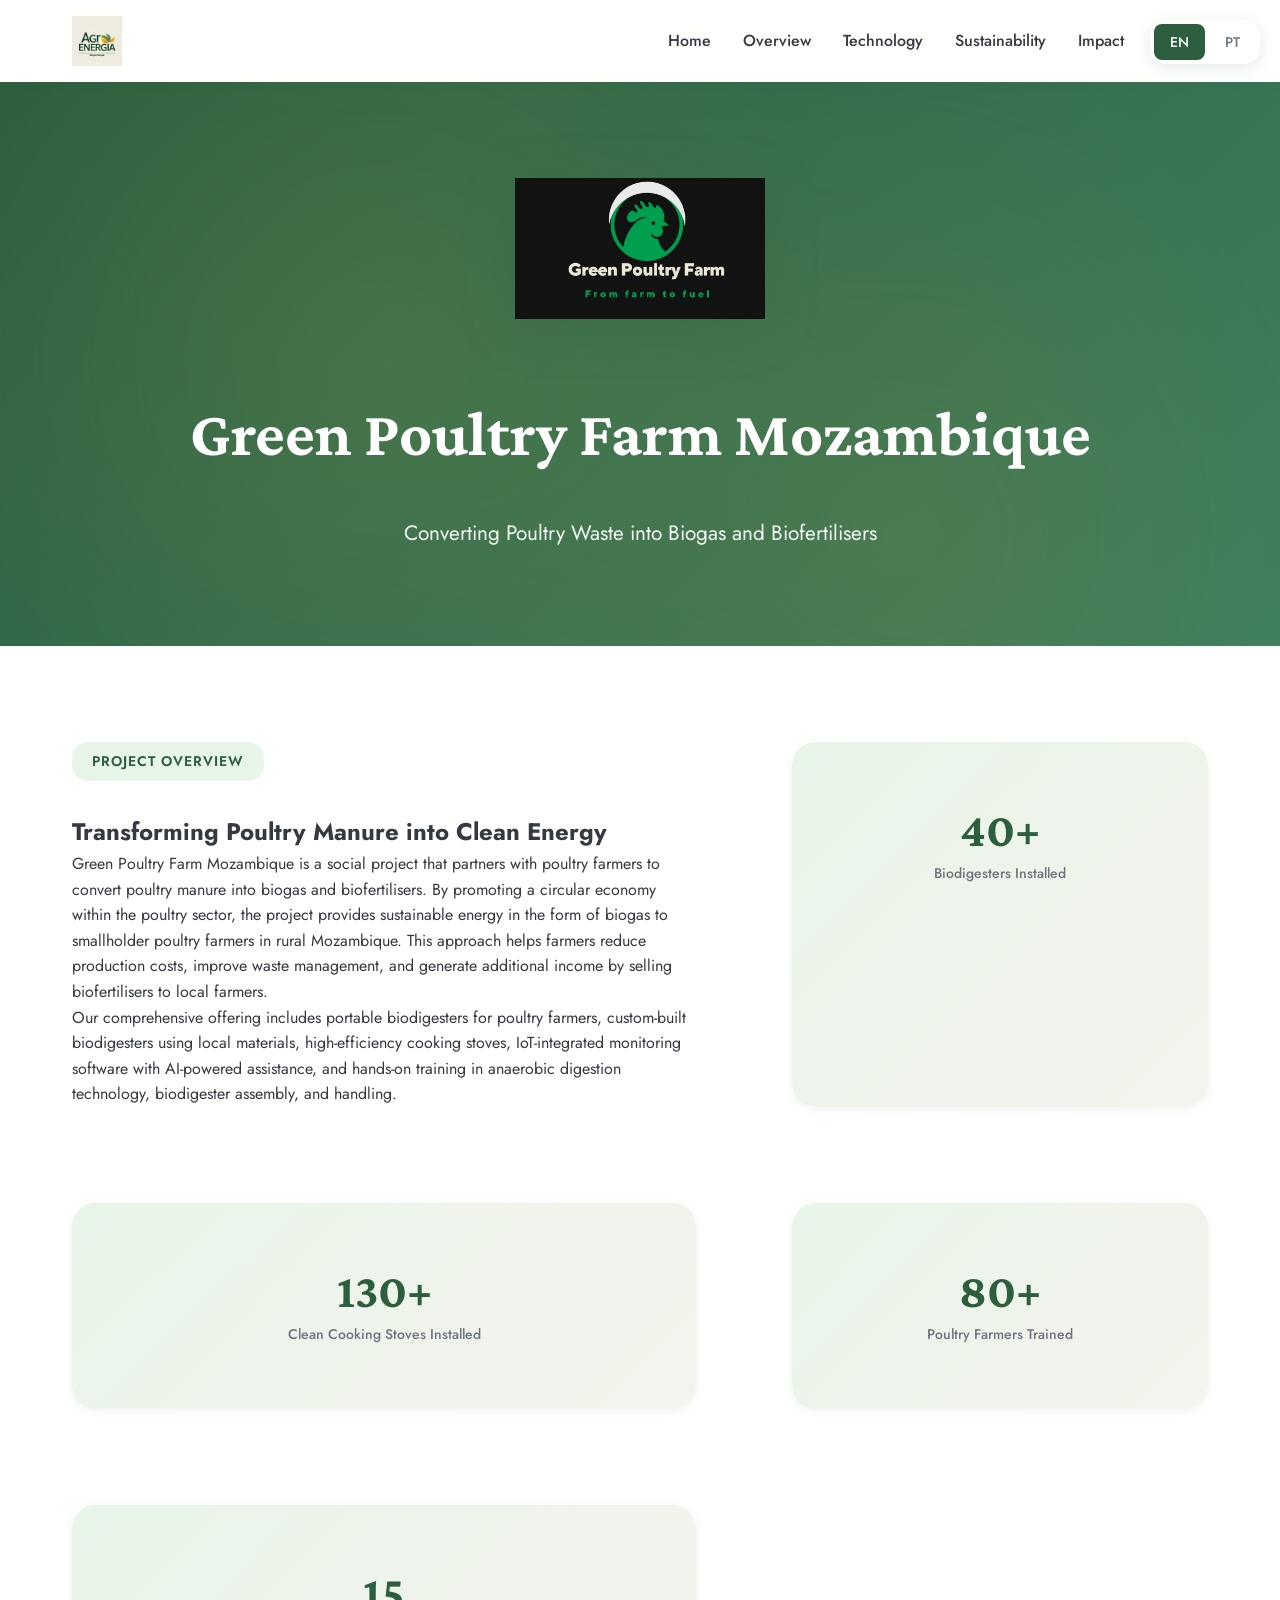
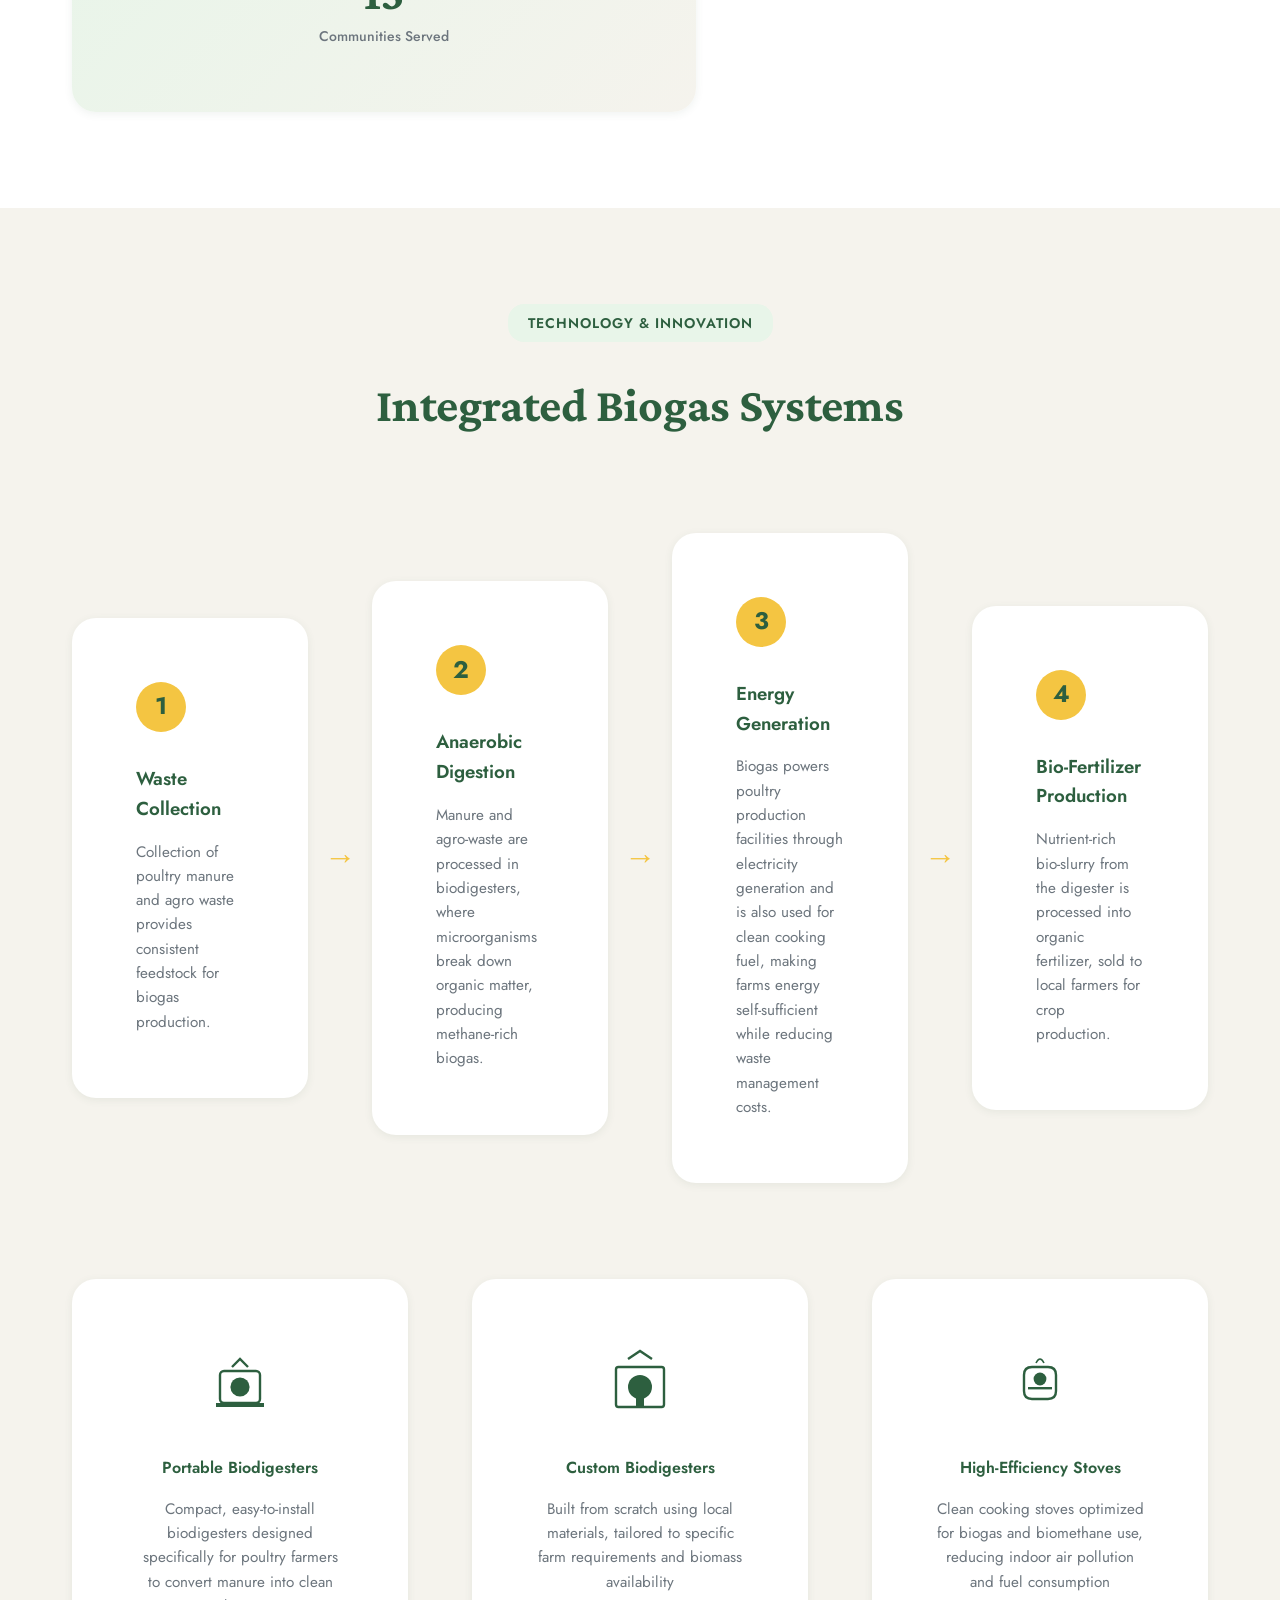
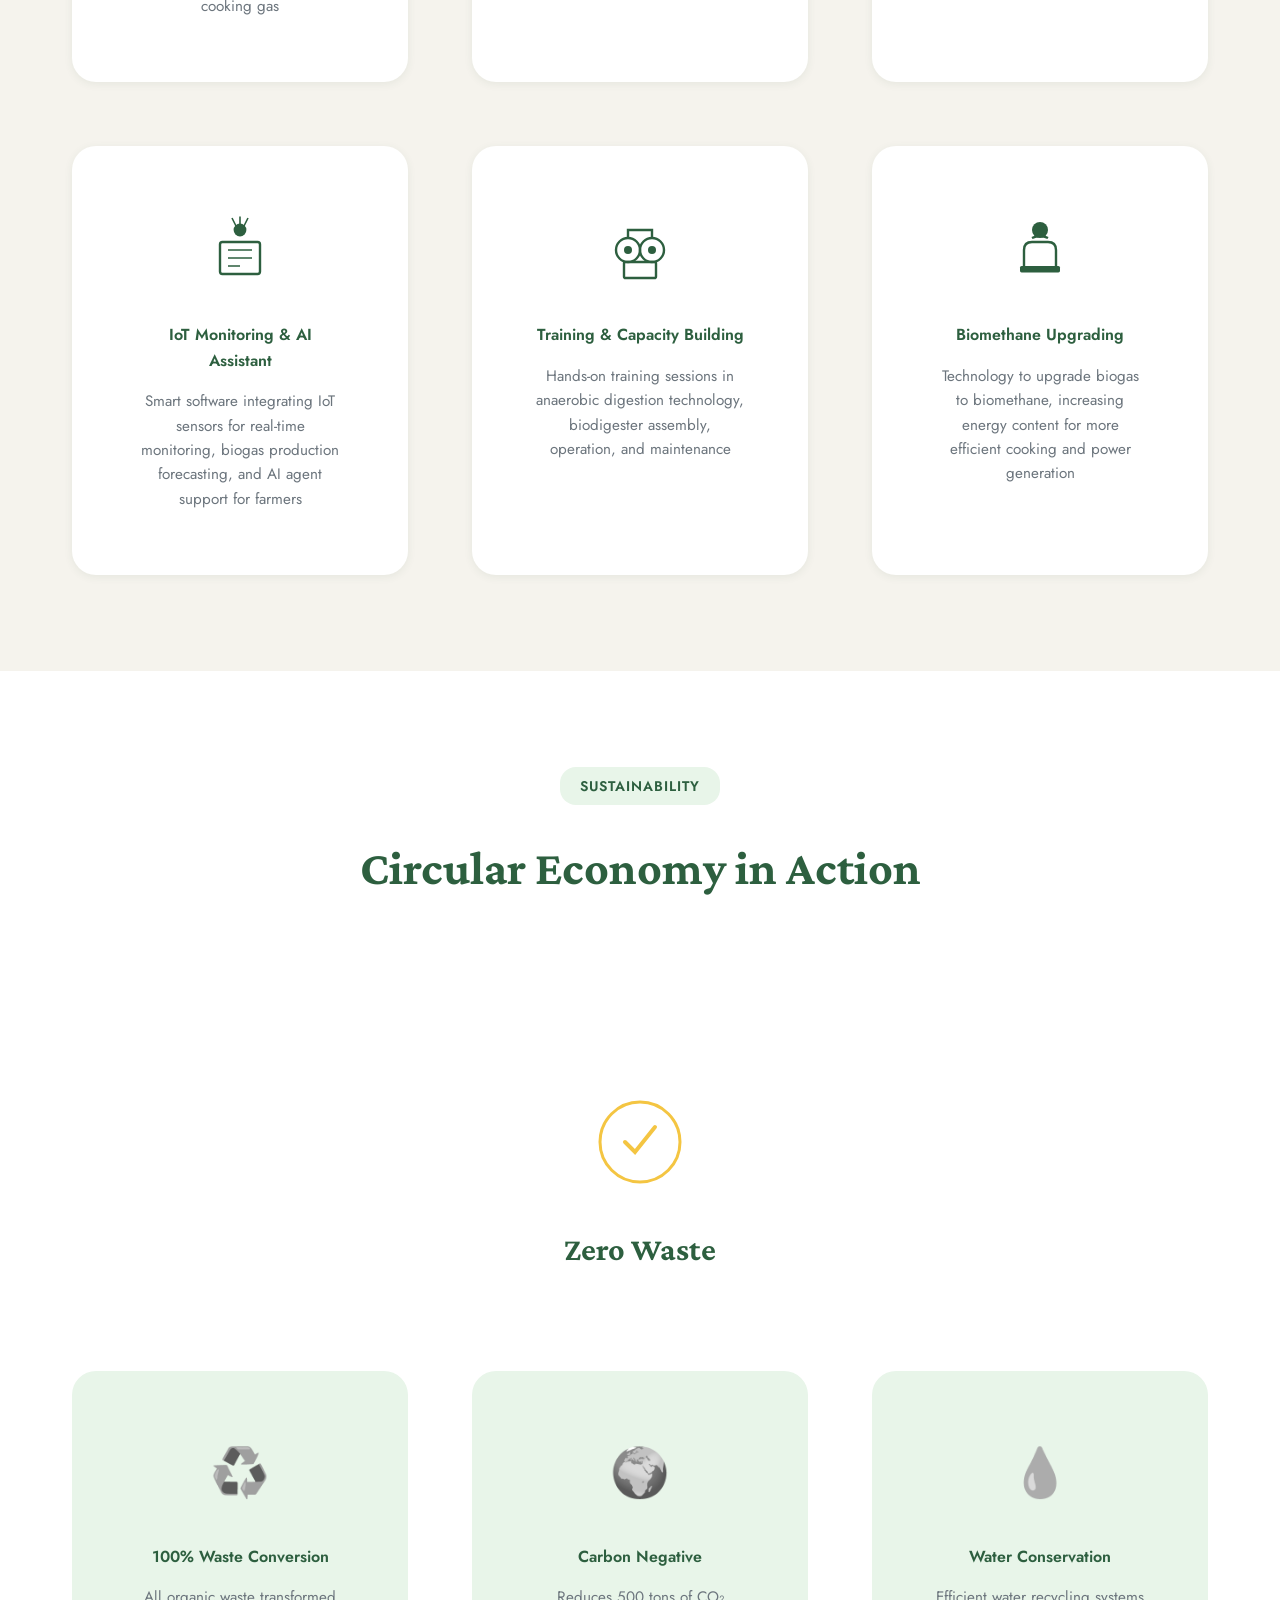
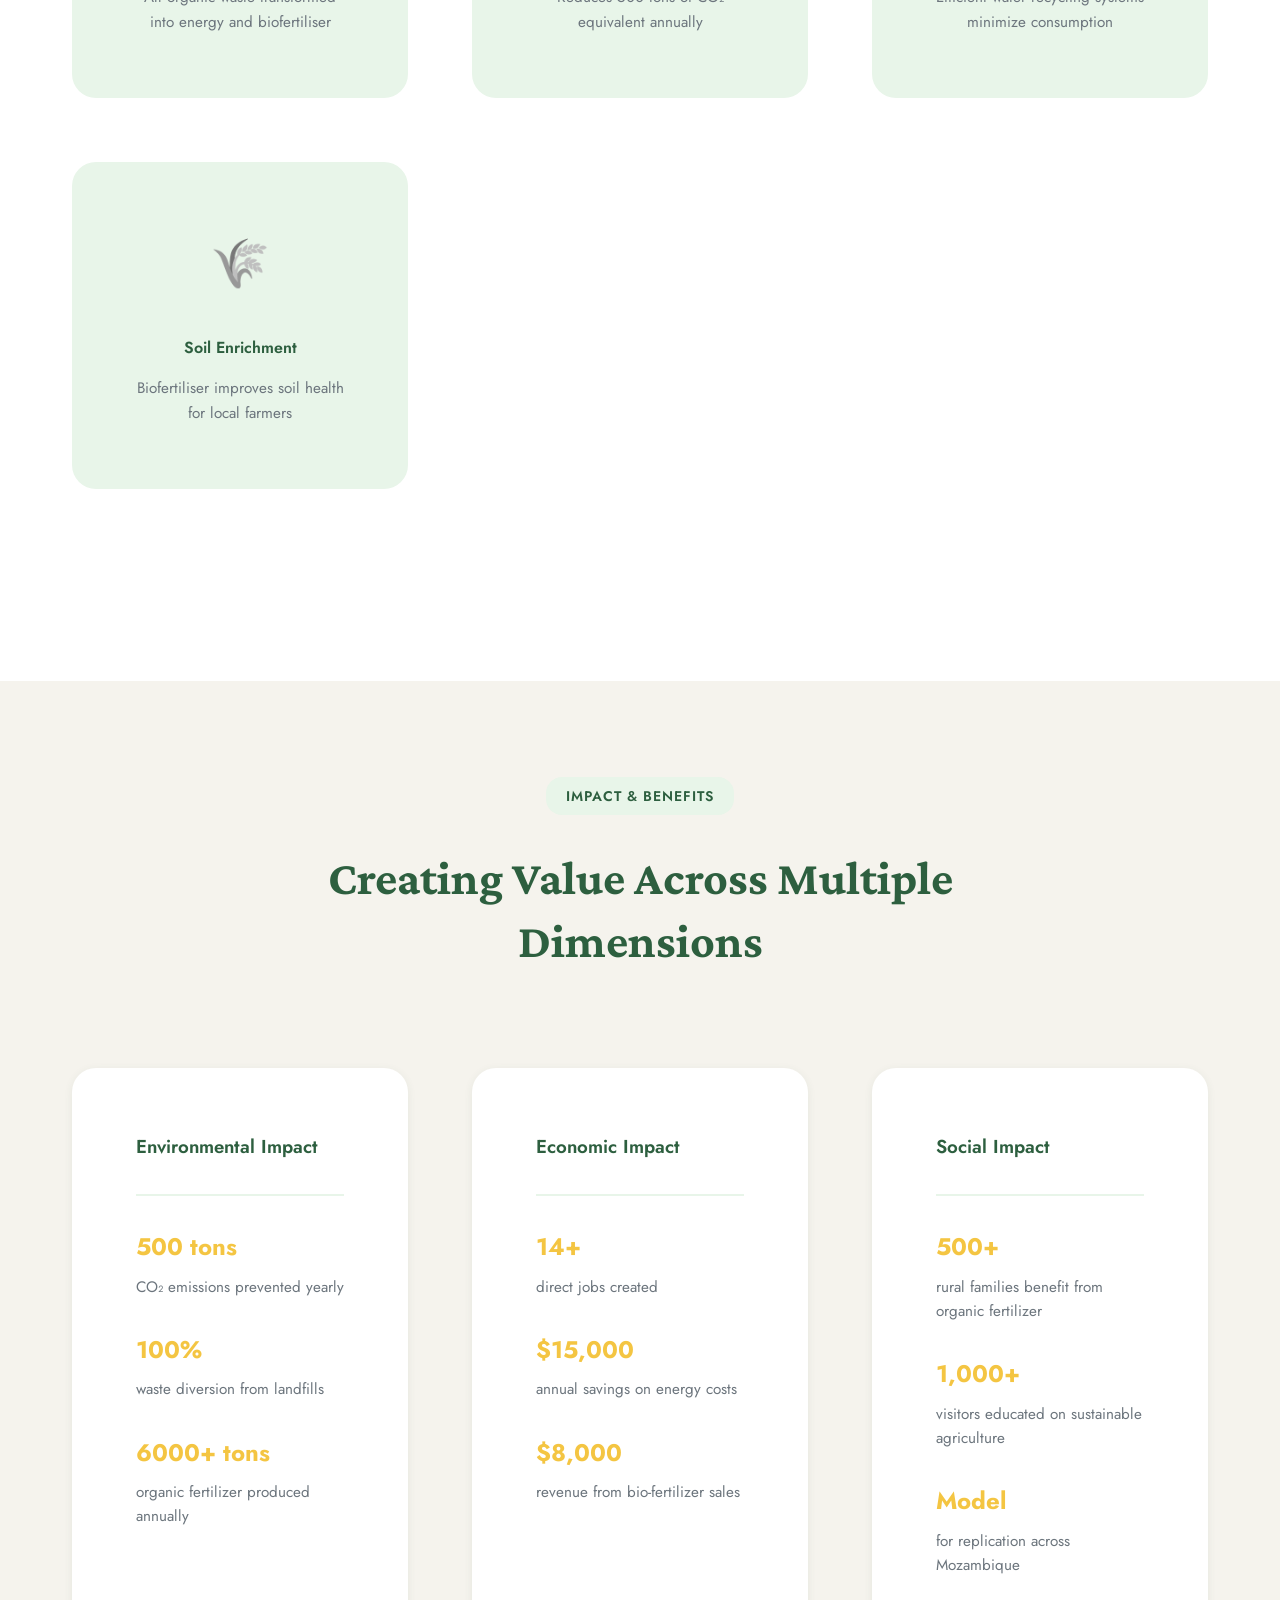
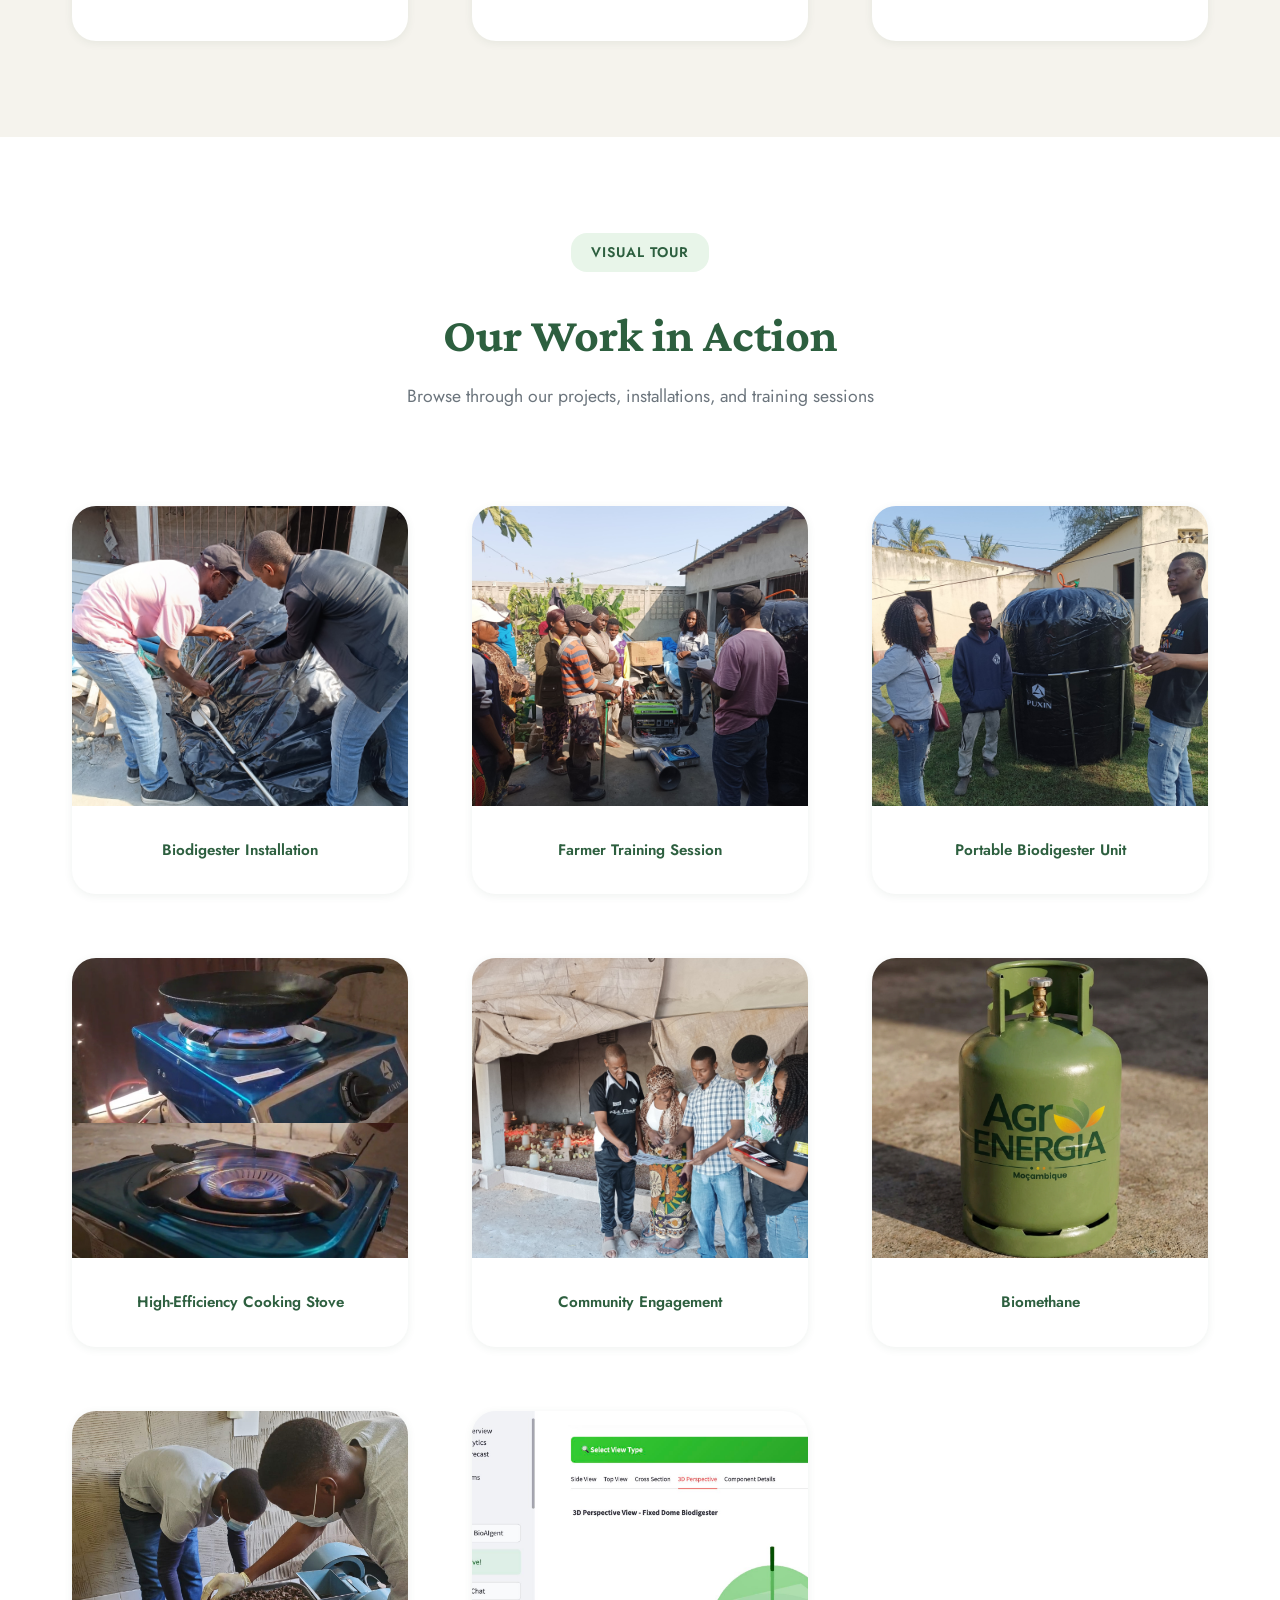
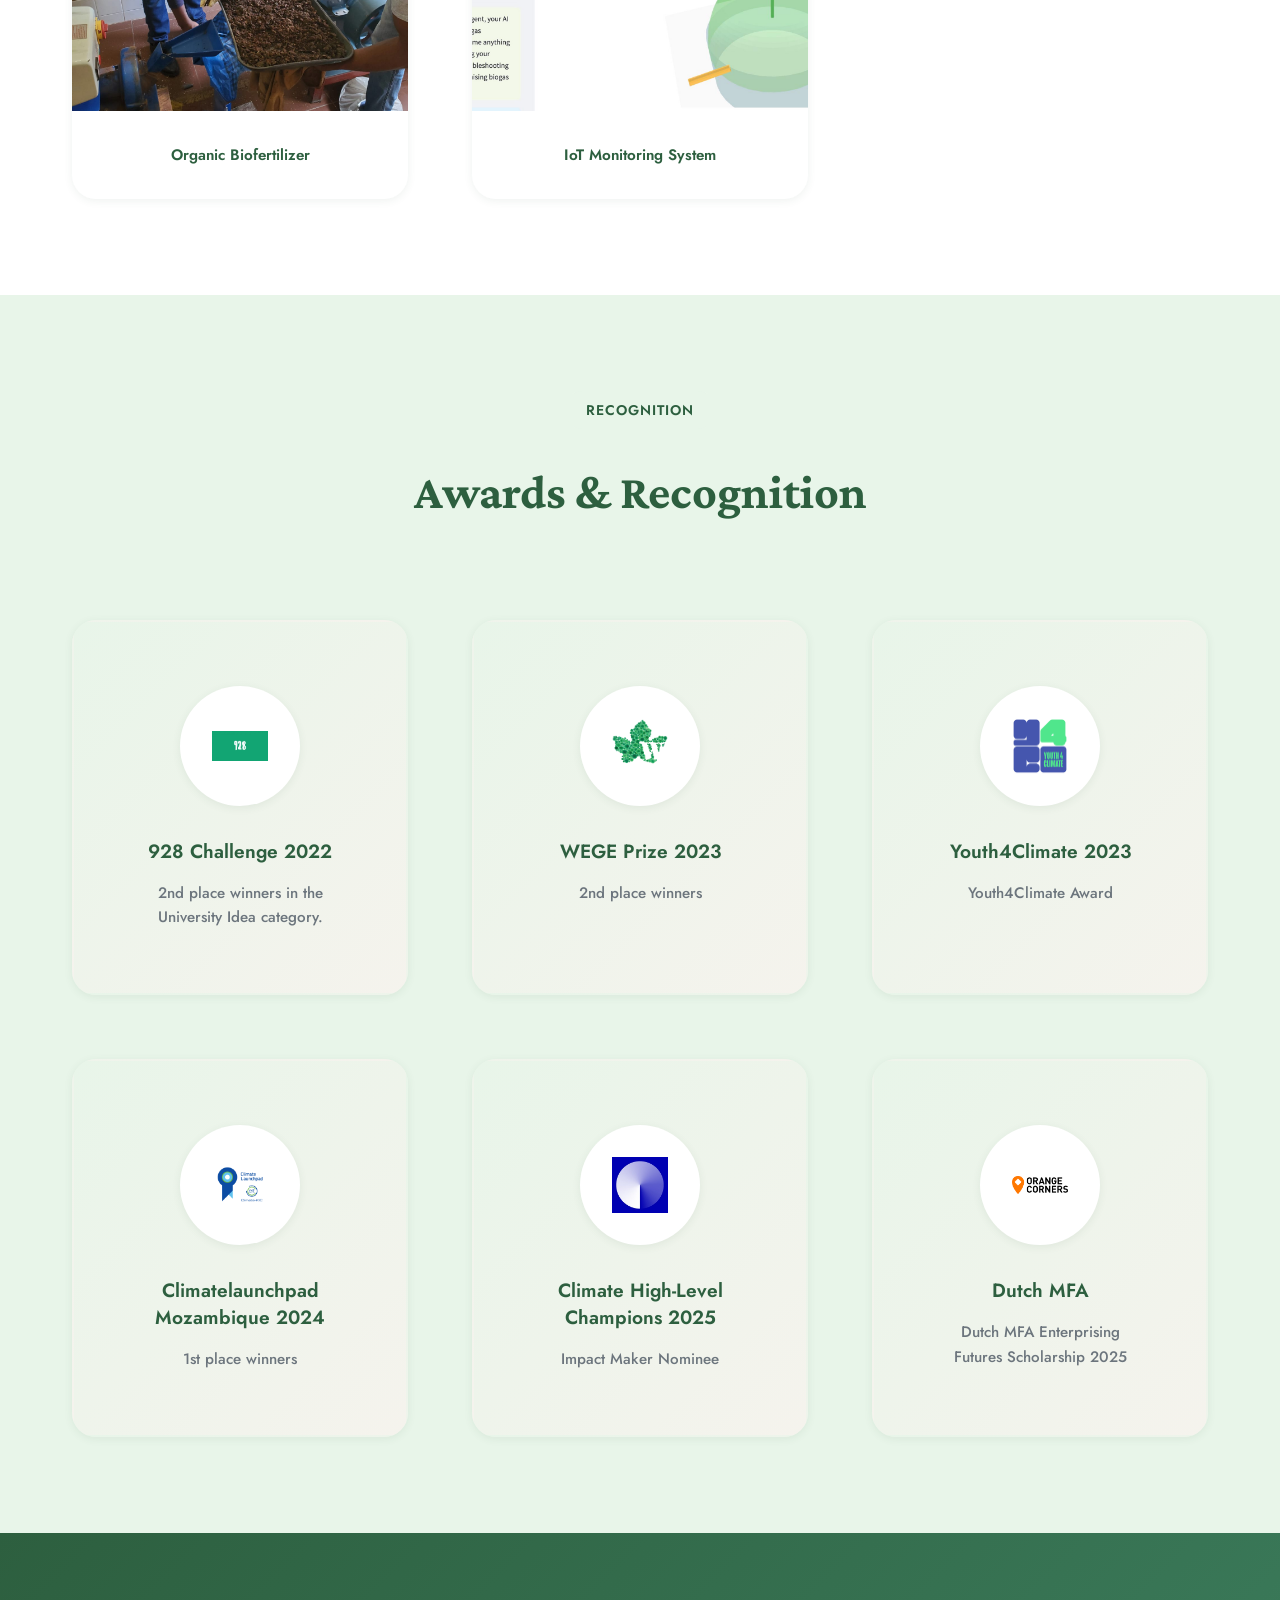
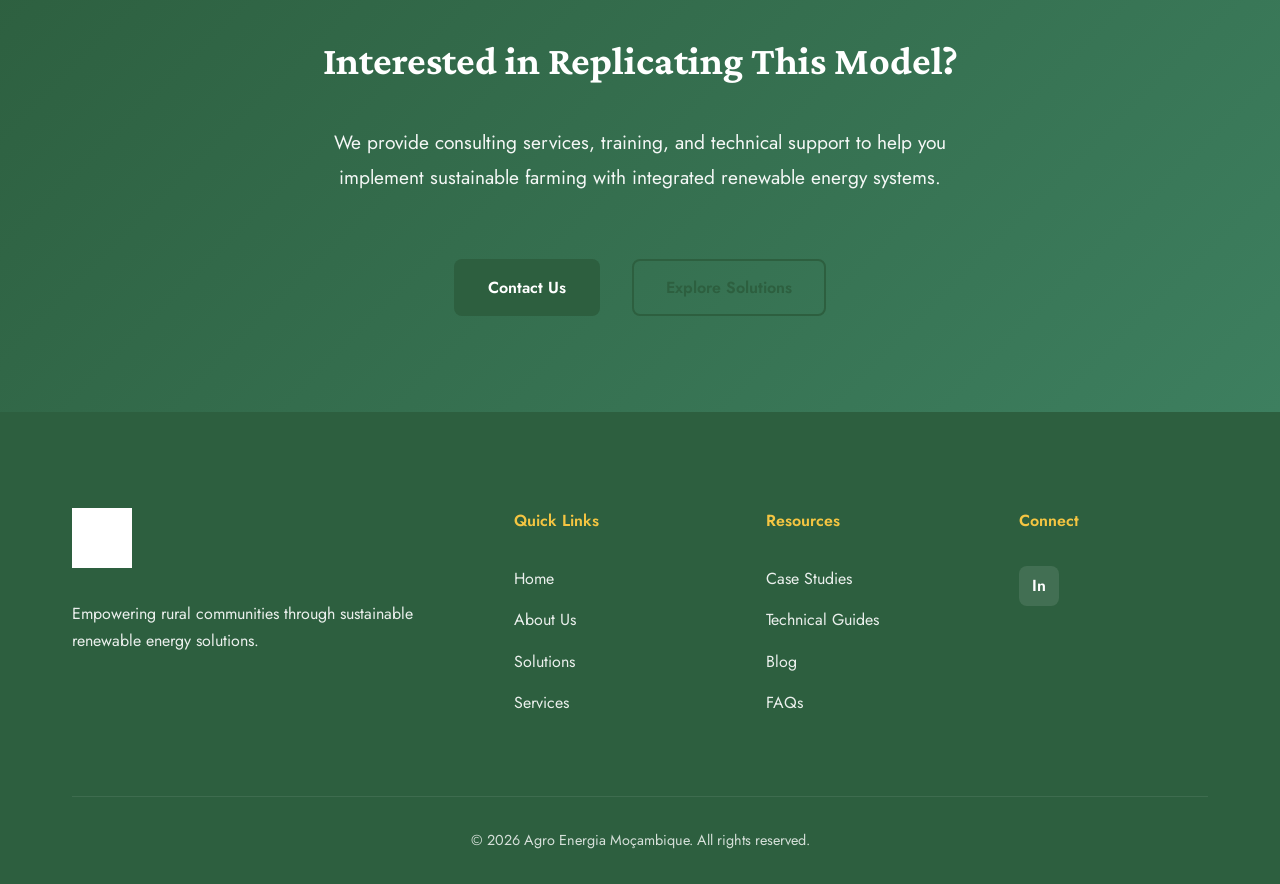
==== green-poultry.html @ 79bcb989 "Update green-poultry.html" ====
<!DOCTYPE html>
<html lang="en">
<head>
    <meta charset="UTF-8">
    <meta name="viewport" content="width=device-width, initial-scale=1.0">
    <title>Green Poultry Farm Moçambique | Agro Energia</title>
    <link rel="stylesheet" href="styles.css">
    <link rel="preconnect" href="https://fonts.googleapis.com">
    <link rel="preconnect" href="https://fonts.gstatic.com" crossorigin>
    <link href="https://fonts.googleapis.com/css2?family=Jost:wght@300;400;500;600;700&family=Crimson+Pro:wght@400;600;700&display=swap" rel="stylesheet">
</head>
<body class="green-poultry-page">
    <!-- Language Toggle -->
    <div class="language-toggle">
        <button class="lang-btn active" data-lang="en">EN</button>
        <button class="lang-btn" data-lang="pt">PT</button>
    </div>

    <!-- Navigation -->
    <nav class="navbar">
        <div class="container">
            <div class="nav-brand">
                <a href="index.html">
                    <img src="agro-logo.png" alt="Agro Energia Logo" class="logo">
                </a>
            </div>
            <ul class="nav-menu">
                <li><a href="index.html" data-en="Home" data-pt="Início">Home</a></li>
                <li><a href="#overview" data-en="Overview" data-pt="Visão Geral">Overview</a></li>
                <li><a href="#technology" data-en="Technology" data-pt="Tecnologia">Technology</a></li>
                <li><a href="#sustainability" data-en="Sustainability" data-pt="Sustentabilidade">Sustainability</a></li>
                <li><a href="#impact" data-en="Impact" data-pt="Impacto">Impact</a></li>
                <li><a href="#gallery" data-en="Gallery" data-pt="Galeria">Gallery</a></li>
            </ul>
            <div class="hamburger">
                <span></span>
                <span></span>
                <span></span>
            </div>
        </div>
    </nav>

    <!-- Hero Section -->
    <section class="project-hero">
        <div class="project-hero-background"></div>
        <div class="container">
            <div class="project-hero-content">
                <div class="project-logo-large">
                    <img src="GPFlogofull.jpg" alt="Green Poultry Farm Logo">
                </div>
                <h1 data-en="Green Poultry Farm Mozambique" data-pt="Green Poultry Farm Moçambique">Green Poultry Farm Mozambique</h1>
                <p class="project-tagline" data-en="Converting Poultry Waste into Biogas and Biofertilisers" data-pt="Convertendo Resíduos Avícolas em Biogás e Biofertilizantes Orgânicos">
                    Converting Poultry Waste into Biogas and Biofertilisers
                </p>
            </div>
        </div>
    </section>

    <!-- Overview Section -->
    <section id="overview" class="project-overview">
        <div class="container">
            <div class="overview-grid">
                <div class="overview-content">
                    <span class="section-tag" data-en="Project Overview" data-pt="Visão Geral do Projeto">Project Overview</span>
                    <h2 data-en="Transforming Poultry Manure into Clean Energy" data-pt="Transformando Resíduos Avícolas em de Energia Limpa">
                        Transforming Poultry Waste into Clean Energy Solutions
                    </h2>
                    <p data-en="Green Poultry Farm Mozambique is a social project that partners with poultry farmers to convert poultry manure into biogas and biofertilisers. By promoting a circular economy within the poultry sector, the project provides sustainable energy in the form of biogas to smallholder poultry farmers in rural Mozambique. This approach helps farmers reduce production costs, improve waste management, and generate additional income by selling biofertilisers to local farmers." data-pt="A Green Poultry Farm Moçambique é um projeto social que estabelece parcerias com avicultores para converter o estrume de aves em biogás e biofertilizantes. Ao promover uma economia circular no sector avícola, o projecto fornece energia sustentável sob a forma de biogás aos pequenos produtores de aves nas zonas rurais de Moçambique. Esta abordagem ajuda os agricultores a reduzir os custos de produção, a melhorar a gestão de resíduos e a gerar rendimentos adicionais com a venda de biofertilizantes aos agricultores locais.">
                        Green Poultry Farm Moçambique specializes in converting poultry manure into biogas and biofertilizers, creating sustainable energy solutions for rural communities. We upgrade biogas to biomethane for clean cooking and small-scale energy generation, empowering poultry farmers and local communities with renewable energy access.
                    </p>
                    <p data-en="Our comprehensive offering includes portable biodigesters for poultry farmers, custom-built biodigesters using local materials, high-efficiency cooking stoves, IoT-integrated monitoring software with AI-powered assistance, and hands-on training in anaerobic digestion technology, biodigester assembly, and handling." data-pt="Nossa oferta abrangente inclui biodigestores portáteis para avicultores, biodigestores construídos sob medida usando materiais locais, fogões de alta eficiência, software de monitoramento integrado com IoT e assistência com inteligência artificial, e treinamento prático em tecnologia de digestão anaeróbica, montagem e manuseio de biodigestores.">
                        Our comprehensive offering includes portable biodigesters for poultry farmers, custom-built biodigesters using local materials, high-efficiency cooking stoves, IoT-integrated monitoring software with AI-powered assistance, and hands-on training in anaerobic digestion technology, biodigester assembly, and handling.
                    </p>
                </div>
                 <div class="stat-box">
                    <div class="stat-number">40+</div>
                    <div class="stat-label"
                         data-en="Biodigesters Installed"
                         data-pt="Biodigestores Instalados">
                        Biodigesters Installed
                    </div>
                </div>
                
                <div class="stat-box">
                    <div class="stat-number">130+</div>
                    <div class="stat-label"
                         data-en="Clean Cooking Stoves Installed"
                         data-pt="Fogões de Cozinha Limpa Instalados">
                        Clean Cooking Stoves Installed
                    </div>
                </div>
                
                <div class="stat-box">
                    <div class="stat-number">80+</div>
                    <div class="stat-label"
                         data-en="Poultry Farmers Trained"
                         data-pt="Avicultores Treinados">
                        Poultry Farmers Trained
                    </div>
                </div>
                
                <div class="stat-box">
                    <div class="stat-number">15</div>
                    <div class="stat-label"
                         data-en="Communities Served"
                         data-pt="Comunidades Servidas">
                        Communities Served
                    </div>
                </div>

                </div>
            </div>
        </div>
    </section>

    <!-- Technology Section -->
    <section id="technology" class="project-technology">
        <div class="container">
            <div class="section-header">
                <span class="section-tag" data-en="Technology & Innovation" data-pt="Tecnologia e Inovação">Technology & Innovation</span>
                <h2 class="section-title" data-en="Integrated Biogas Systems" data-pt="Sistemas Integrados de Biogás">
                    Integrated Biogas Systems
                </h2>
            </div>
            
            <div class="technology-process">
                <div class="process-step">
                    <div class="step-number">1</div>
                    <div class="step-content">
                        <h3 data-en="Waste Collection" data-pt="Coleta de Resíduos">Waste Collection</h3>
                        <p data-en="Collection of poultry manure and agro waste provides consistent feedstock for biogas production." data-pt="Coleta de esterco avícola e resíduos orgânicos agrícolas fornece matéria-prima consistente para produção de biogás.">
                            Collection of poultry manure and agro waste provides consistent feedstock for biogas production.
                        </p>
                    </div>
                </div>
                <div class="process-arrow">→</div>
                <div class="process-step">
                    <div class="step-number">2</div>
                    <div class="step-content">
                        <h3 data-en="Anaerobic Digestion" data-pt="Digestão Anaeróbica">Anaerobic Digestion</h3>
                        <p data-en="Manure and agro-waste are processed in biodigesters, where microorganisms break down organic matter, producing methane-rich biogas." data-pt="O estrume e os resíduos agrícolas são processados ​​em biodigestores, onde os microrganismos decompõem a matéria orgânica, produzindo biogás rico em metano.">
                            Manure and agro-waste are processed in biodigesters, where microorganisms break down organic matter, producing methane-rich biogas.
                        </p>
                    </div>
                </div>
                <div class="process-arrow">→</div>
                <div class="process-step">
                    <div class="step-number">3</div>
                    <div class="step-content">
                        <h3 data-en="Energy Generation" data-pt="Geração de Energia">Energy Generation</h3>
                        <p data-en="Biogas powers poultry production facilities through electricity generation and is also used for clean cooking fuel, making farms energy self-sufficient while reducing waste management costs." data-pt="O biogás alimenta as instalações de produção avícola através da geração de eletricidade e é também utilizado como combustível limpo para cozinhar, tornando as explorações agrícolas autossuficientes em termos energéticos e reduzindo os custos de gestão de resíduos.">
                            Biogas powers poultry production facilities through electricity generation and is also used for clean cooking fuel, making farms energy self-sufficient while reducing waste management costs.
                        </p>
                    </div>
                </div>
                <div class="process-arrow">→</div>
                <div class="process-step">
                    <div class="step-number">4</div>
                    <div class="step-content">
                        <h3 data-en="Bio-Fertilizer Production" data-pt="Produção de Bio-Fertilizante">Bio-Fertilizer Production</h3>
                        <p data-en="Nutrient-rich bio-slurry from the digester is processed into organic fertilizer, sold to local farmers for crop production." data-pt="Bio-slurry rico em nutrientes do digestor é processado em fertilizante orgânico, vendido a agricultores locais para produção de culturas.">
                            Nutrient-rich bio-slurry from the digester is processed into organic fertilizer, sold to local farmers for crop production.
                        </p>
                    </div>
                </div>
            </div>

            <div class="tech-features">
                <div class="tech-card">
                    <div class="tech-icon">
                        <svg viewBox="0 0 100 100" xmlns="http://www.w3.org/2000/svg">
                            <rect x="25" y="35" width="50" height="40" rx="5" fill="none" stroke="currentColor" stroke-width="3"/>
                            <circle cx="50" cy="55" r="12" fill="currentColor"/>
                            <rect x="20" y="75" width="60" height="5" fill="currentColor"/>
                            <path d="M40 30 L50 20 L60 30" stroke="currentColor" stroke-width="3" fill="none"/>
                        </svg>
                    </div>
                    <h4 data-en="Portable Biodigesters" data-pt="Biodigestores Portáteis">Portable Biodigesters</h4>
                    <p data-en="Compact, easy-to-install biodigesters designed specifically for poultry farmers to convert manure into clean cooking gas" data-pt="Biodigestores compactos e fáceis de instalar projetados especificamente para avicultores converterem esterco em gás de cozinha limpo">
                        Compact, easy-to-install biodigesters designed specifically for poultry farmers to convert manure into clean cooking gas
                    </p>
                </div>
                <div class="tech-card">
                    <div class="tech-icon">
                        <svg viewBox="0 0 100 100" xmlns="http://www.w3.org/2000/svg">
                            <rect x="20" y="30" width="60" height="50" rx="3" fill="none" stroke="currentColor" stroke-width="3"/>
                            <circle cx="50" cy="55" r="15" fill="currentColor"/>
                            <path d="M35 20 L50 10 L65 20" stroke="currentColor" stroke-width="3" fill="none"/>
                            <rect x="45" y="65" width="10" height="15" fill="currentColor"/>
                        </svg>
                    </div>
                    <h4 data-en="Custom Biodigesters" data-pt="Biodigestores Personalizados">Custom Biodigesters</h4>
                    <p data-en="Built from scratch using local materials, tailored to specific farm requirements and biomass availability" data-pt="Construídos do zero usando materiais locais, adaptados aos requisitos específicos da fazenda e disponibilidade de biomassa">
                        Built from scratch using local materials, tailored to specific farm requirements and biomass availability
                    </p>
                </div>
                <div class="tech-card">
                    <div class="tech-icon">
                        <svg viewBox="0 0 100 100" xmlns="http://www.w3.org/2000/svg">
                            <path d="M30 60 L30 40 Q30 30, 40 30 L60 30 Q70 30, 70 40 L70 60 Q70 70, 60 70 L40 70 Q30 70, 30 60" fill="none" stroke="currentColor" stroke-width="3"/>
                            <circle cx="50" cy="45" r="8" fill="currentColor"/>
                            <rect x="35" y="55" width="30" height="3" fill="currentColor"/>
                            <path d="M45 25 Q50 15, 55 25" stroke="currentColor" stroke-width="2" fill="none"/>
                        </svg>
                    </div>
                    <h4 data-en="High-Efficiency Stoves" data-pt="Fogões de Alta Eficiência">High-Efficiency Stoves</h4>
                    <p data-en="Clean cooking stoves optimized for biogas and biomethane use, reducing indoor air pollution and fuel consumption" data-pt="Fogões de cozinha limpa otimizados para uso de biogás e biometano, reduzindo poluição do ar interno e consumo de combustível">
                        Clean cooking stoves optimized for biogas and biomethane use, reducing indoor air pollution and fuel consumption
                    </p>
                </div>
                <div class="tech-card">
                    <div class="tech-icon">
                        <svg viewBox="0 0 100 100" xmlns="http://www.w3.org/2000/svg">
                            <rect x="25" y="40" width="50" height="40" rx="3" fill="none" stroke="currentColor" stroke-width="3"/>
                            <path d="M35 50 L65 50 M35 60 L65 60 M35 70 L50 70" stroke="currentColor" stroke-width="2"/>
                            <circle cx="50" cy="25" r="8" fill="currentColor"/>
                            <path d="M45 20 L40 10 M50 18 L50 8 M55 20 L60 10" stroke="currentColor" stroke-width="2"/>
                        </svg>
                    </div>
                    <h4 data-en="IoT Monitoring & AI Assistant" data-pt="Monitoramento IoT e Assistente IA">IoT Monitoring & AI Assistant</h4>
                    <p data-en="Smart software integrating IoT sensors for real-time monitoring, biogas production forecasting, and AI agent support for farmers" data-pt="Software inteligente integrando sensores IoT para monitoramento em tempo real, previsão de produção de biogás e suporte de agente IA para agricultores">
                        Smart software integrating IoT sensors for real-time monitoring, biogas production forecasting, and AI agent support for farmers
                    </p>
                </div>
                <div class="tech-card">
                    <div class="tech-icon">
                        <svg viewBox="0 0 100 100" xmlns="http://www.w3.org/2000/svg">
                            <circle cx="35" cy="50" r="15" fill="none" stroke="currentColor" stroke-width="3"/>
                            <circle cx="65" cy="50" r="15" fill="none" stroke="currentColor" stroke-width="3"/>
                            <path d="M35 35 L35 25 L65 25 L65 35" stroke="currentColor" stroke-width="3" fill="none"/>
                            <rect x="30" y="65" width="40" height="20" rx="2" fill="none" stroke="currentColor" stroke-width="3"/>
                            <circle cx="35" cy="50" r="5" fill="currentColor"/>
                            <circle cx="65" cy="50" r="5" fill="currentColor"/>
                        </svg>
                    </div>
                    <h4 data-en="Training & Capacity Building" data-pt="Treinamento e Capacitação">Training & Capacity Building</h4>
                    <p data-en="Hands-on training sessions in anaerobic digestion technology, biodigester assembly, operation, and maintenance" data-pt="Sessões de treinamento prático em tecnologia de digestão anaeróbica, montagem, operação e manutenção de biodigestores">
                        Hands-on training sessions in anaerobic digestion technology, biodigester assembly, operation, and maintenance
                    </p>
                </div>
                <div class="tech-card">
                    <div class="tech-icon">
                        <svg viewBox="0 0 100 100" xmlns="http://www.w3.org/2000/svg">
                            <path d="M30 70 L30 50 Q30 40, 40 40 L60 40 Q70 40, 70 50 L70 70" fill="none" stroke="currentColor" stroke-width="3"/>
                            <circle cx="50" cy="25" r="10" fill="currentColor"/>
                            <path d="M40 35 Q50 30, 60 35" stroke="currentColor" stroke-width="3" fill="none"/>
                            <rect x="25" y="70" width="50" height="8" rx="2" fill="currentColor"/>
                        </svg>
                    </div>
                    <h4 data-en="Biomethane Upgrading" data-pt="Melhoria de Biometano">Biomethane Upgrading</h4>
                    <p data-en="Technology to upgrade biogas to biomethane, increasing energy content for more efficient cooking and power generation" data-pt="Tecnologia para melhorar biogás para biometano, aumentando o conteúdo energético para cozinha e geração de energia mais eficientes">
                        Technology to upgrade biogas to biomethane, increasing energy content for more efficient cooking and power generation
                    </p>
                </div>
            </div>
        </div>
    </section>

    <!-- Sustainability Section -->
    <section id="sustainability" class="project-sustainability">
        <div class="container">
            <div class="section-header">
                <span class="section-tag" data-en="Sustainability" data-pt="Sustentabilidade">Sustainability</span>
                <h2 class="section-title" data-en="Circular Economy in Action" data-pt="Economia Circular em Ação">
                    Circular Economy in Action
                </h2>
            </div>
            
            <div class="sustainability-diagram">
                <div class="diagram-center">
                    <div class="center-icon">
                        <svg viewBox="0 0 100 100" xmlns="http://www.w3.org/2000/svg">
                            <circle cx="50" cy="50" r="40" fill="none" stroke="currentColor" stroke-width="3"/>
                            <path d="M35 50 L45 60 L65 35" fill="none" stroke="currentColor" stroke-width="4" stroke-linecap="round"/>
                        </svg>
                    </div>
                    <h3 data-en="Zero Waste" data-pt="Desperdício Zero">Zero Waste</h3>
                </div>
                <div class="sustainability-items">
                    <div class="sustainability-item">
                        <div class="item-icon">♻️</div>
                        <h4 data-en="100% Waste Conversion" data-pt="100% Conversão de Resíduos">100% Waste Conversion</h4>
                        <p data-en="All organic waste transformed into energy and biofertiliser" data-pt="Todos os resíduos orgânicos transformados em energia e biofertilizante">
                            All organic waste transformed into energy and fertilizer
                        </p>
                    </div>
                    <div class="sustainability-item">
                        <div class="item-icon">🌍</div>
                        <h4 data-en="Carbon Negative" data-pt="Carbono Negativo">Carbon Negative</h4>
                        <p data-en="Reduces 500 tons of CO₂ equivalent annually" data-pt="Reduz 500 toneladas de CO₂ equivalente anualmente">
                            Reduces 150 tons of CO₂ equivalent annually
                        </p>
                    </div>
                    <div class="sustainability-item">
                        <div class="item-icon">💧</div>
                        <h4 data-en="Water Conservation" data-pt="Conservação de Água">Water Conservation</h4>
                        <p data-en="Efficient water recycling systems minimize consumption" data-pt="Sistemas eficientes de reciclagem de água minimizam o consumo">
                            Efficient water recycling systems minimize consumption
                        </p>
                    </div>
                    <div class="sustainability-item">
                        <div class="item-icon">🌾</div>
                        <h4 data-en="Soil Enrichment" data-pt="Enriquecimento do Solo">Soil Enrichment</h4>
                        <p data-en="Biofertiliser improves soil health for local farmers" data-pt="Biofertilizante melhora a saúde do solo para agricultores locais">
                            Bio-fertilizer improves soil health for local farmers
                        </p>
                    </div>
                </div>
            </div>
        </div>
    </section>

    <!-- Impact Section -->
    <section id="impact" class="project-impact">
        <div class="container">
            <div class="section-header">
                <span class="section-tag" data-en="Impact & Benefits" data-pt="Impacto e Benefícios">Impact & Benefits</span>
                <h2 class="section-title" data-en="Creating Value Across Multiple Dimensions" data-pt="Criando Valor em Múltiplas Dimensões">
                    Creating Value Across Multiple Dimensions
                </h2>
            </div>

            <div class="impact-grid">
                <div class="impact-category">
                    <h3 data-en="Environmental Impact" data-pt="Impacto Ambiental">Environmental Impact</h3>
                    <div class="impact-list">
                        <div class="impact-item">
                            <strong>500 tons</strong>
                            <span data-en="CO₂ emissions prevented yearly" data-pt="emissões de CO₂ evitadas anualmente">CO₂ emissions prevented yearly</span>
                        </div>
                        <div class="impact-item">
                            <strong>100%</strong>
                            <span data-en="waste diversion from landfills" data-pt="desvio de resíduos de aterros">waste diversion from landfills</span>
                        </div>
                        <div class="impact-item">
                            <strong>6000+ tons</strong>
                            <span data-en="organic fertilizer produced annually" data-pt="fertilizante orgânico produzido anualmente">organic fertilizer produced annually</span>
                        </div>
                    </div>
                </div>

                <div class="impact-category">
                    <h3 data-en="Economic Impact" data-pt="Impacto Económico">Economic Impact</h3>
                    <div class="impact-list">
                        <div class="impact-item">
                            <strong>14+</strong>
                            <span data-en="direct jobs created" data-pt="empregos diretos criados">direct jobs created</span>
                        </div>
                        <div class="impact-item">
                            <strong>$15,000</strong>
                            <span data-en="annual savings on energy costs" data-pt="economia anual em custos de energia">annual savings on energy costs</span>
                        </div>
                        <div class="impact-item">
                            <strong>$8,000</strong>
                            <span data-en="revenue from bio-fertilizer sales" data-pt="receita de vendas de bio-fertilizante">revenue from bio-fertilizer sales</span>
                        </div>
                    </div>
                </div>

                <div class="impact-category">
                    <h3 data-en="Social Impact" data-pt="Impacto Social">Social Impact</h3>
                    <div class="impact-list">
                        <div class="impact-item">
                            <strong>500+</strong>
                            <span data-en="rural families benefit from organic fertilizer" data-pt="agricultores beneficiam de fertilizante orgânico">farmers benefit from organic fertilizer</span>
                        </div>
                        <div class="impact-item">
                            <strong>1,000+</strong>
                            <span data-en="visitors educated on sustainable agriculture" data-pt="visitantes educados sobre agricultura sustentável">visitors educated on sustainable agriculture</span>
                        </div>
                        <div class="impact-item">
                            <strong>Model</strong>
                            <span data-en="for replication across Mozambique" data-pt="para replicação em Moçambique">for replication across Mozambique</span>
                        </div>
                    </div>
                </div>
            </div>
        </div>
    </section>

    <!-- Gallery Section -->
    <section id="gallery" class="project-gallery">
        <div class="container">
            <div class="section-header">
                <span class="section-tag" data-en="Visual Tour" data-pt="Tour Visual">Visual Tour</span>
                <h2 class="section-title" data-en="Our Work in Action" data-pt="Nosso Trabalho em Ação">
                    Our Work in Action
                </h2>
                <p class="section-description" data-en="Browse through our projects, installations, and training sessions" data-pt="Navegue por nossos projetos, instalações e sessões de treinamento">
                    Browse through our projects, installations, and training sessions
                </p>
            </div>
            
            <div class="gallery-grid">
                <!-- Replace these image sources with your actual photos -->
                <div class="gallery-item">
                    <img src="gallery-1.jpg" alt="Biodigester Installation" class="gallery-image">
                    <div class="gallery-caption">
                        <p data-en="Biodigester Installation" data-pt="Instalação de Biodigestor">Biodigester Installation</p>
                    </div>
                </div>
                <div class="gallery-item">
                    <img src="gallery-2.jpg" alt="Training Session" class="gallery-image">
                    <div class="gallery-caption">
                        <p data-en="Farmer Training Session" data-pt="Sessão de Treinamento de Agricultores">Farmer Training Session</p>
                    </div>
                </div>
                <div class="gallery-item">
                    <img src="gallery-3.jpg" alt="Portable Biodigester" class="gallery-image">
                    <div class="gallery-caption">
                        <p data-en="Portable Biodigester Unit" data-pt="Unidade de Biodigestor Portátil">Portable Biodigester Unit</p>
                    </div>
                </div>
                <div class="gallery-item">
                    <img src="gallery-4.jpg" alt="Clean Cooking Stove" class="gallery-image">
                    <div class="gallery-caption">
                        <p data-en="High-Efficiency Cooking Stove" data-pt="Fogão de Alta Eficiência">High-Efficiency Cooking Stove</p>
                    </div>
                </div>
                <div class="gallery-item">
                    <img src="gallery-5.jpg" alt="Community Engagement" class="gallery-image">
                    <div class="gallery-caption">
                        <p data-en="Community Engagement" data-pt="Envolvimento Comunitário">Community Engagement</p>
                    </div>
                </div>
                <div class="gallery-item">
                    <img src="gallery-6.jpg" alt="Biogas Production" class="gallery-image">
                    <div class="gallery-caption">
                        <p data-en="Biomethane" data-pt="Sistema de Produção de Biogás">Biogas Production System</p>
                    </div>
                </div>
                <div class="gallery-item">
                    <img src="gallery-7.jpg" alt="Biofertilizer" class="gallery-image">
                    <div class="gallery-caption">
                        <p data-en="Organic Biofertilizer" data-pt="Biofertilizante Orgânico">Organic Biofertilizer</p>
                    </div>
                </div>
                <div class="gallery-item">
                    <img src="gallery-8.jpg" alt="IoT Monitoring" class="gallery-image">
                    <div class="gallery-caption">
                        <p data-en="IoT Monitoring System" data-pt="Sistema de Monitoramento IoT">IoT Monitoring System</p>
                    </div>
                </div>
            </div>
        </div>
    </section>


    <!-- Awards & Recognition Section -->
    <section class="awards-section">
        <div class="container">
            <div class="section-header">
                <span class="section-tag" data-en="Recognition" data-pt="Reconhecimento">Recognition</span>
                <h2 class="section-title" data-en="Awards & Recognition" data-pt="Prêmios e Reconhecimento">
                    Awards & Recognition
                </h2>
            </div>
            
            <div class="awards-grid">
                <!-- Replace these with your actual awards -->
                <div class="award-item">
                    <div class="award-logo">
                        <img src="award-7.png" alt="Award 1">
                    </div>
                    <h4 data-en="928 Challenge 2022" data-pt="928 Challenge4">928 Challenge</h4>
                    <p data-en="2nd place winners in the University Idea category." data-pt="Vencedores do 2º lugar na categoria Ideia Universitária.">928 Challenge 2022</p>
                </div>
                <div class="award-item">
                    <div class="award-logo">
                        <img src="award-1.png" alt="Award 2">
                    </div>
                    <h4 data-en="WEGE Prize 2023" data-pt="WEGE Prize 2023">WEGE Prize 2023</h4>
                    <p data-en="2nd place winners" data-pt="Vencedores do 2º lugar">WEGE Prize 2023</p>
                </div>
                <div class="award-item">
                    <div class="award-logo">
                        <img src="award-2.png" alt="Award 3">
                    </div>
                    <h4 data-en="Youth4Climate 2023" data-pt="Prémio Youth4Climate">Community Youth4Climate 2023</h4>
                    <p data-en="Youth4Climate Award" data-pt="Prémio Youth4Climate">Youth4Climate</p>
                </div>
                <div class="award-item">
                    <div class="award-logo">
                        <img src="award-3.png" alt="Award 4">
                    </div>
                    <h4 data-en="Climatelaunchpad Mozambique 2024" data-pt="Climatelaunchpad Mozambique 2024">Climatelaunchpad Mozambique 2024</h4>
                    <p data-en="1st place winners" data-pt="Climatelaunchpad Moçambique 2024">Climatelaunchpad Moçambique</p>
                </div>

                <div class="award-item">
                    <div class="award-logo">
                        <img src="award-4.png" alt="Award 4">
                    </div>
                    <h4 data-en="Climate High-Level Champions 2025" data-pt="Campeões de Alto Nível do Clima 2025">Climate High-Level Champions 2025</h4>
                    <p data-en="Impact Maker Nominee " data-pt="Indicado ao Prémio Impact Maker">Impact Maker Nominee </p>
                </div>

                <div class="award-item">
                    <div class="award-logo">
                        <img src="award-6.png" alt="Award 4">
                    </div>
                    <h4 data-en="Dutch MFA" data-pt="Dutch MFA">Dutch MFA</h4>
                    <p data-en="Dutch MFA Enterprising Futures Scholarship 2025" data-pt="Bolsa de Futuros Empreendedores do Ministério das Relações Exteriores da Holanda 2025">Dutch MFA Enterprising Futures Scholarship 2025</p>
                </div>
                
            </div>
        </div>
    </section>

    <!-- CTA Section -->
    <section class="project-cta">
        <div class="container">
            <div class="cta-content">
                <h2 data-en="Interested in Replicating This Model?" data-pt="Interessado em Replicar Este Modelo?">
                    Interested in Replicating This Model?
                </h2>
                <p data-en="We provide consulting services, training, and technical support to help you implement sustainable farming with integrated renewable energy systems." data-pt="Fornecemos serviços de consultoria, treinamento e suporte técnico para ajudá-lo(a) a implementar a pecuária de forma sustentável com sistemas integrados de energia renovável.">
                    We provide consulting, training, and technical support to help you implement sustainable poultry farming with integrated renewable energy systems.
                </p>
                <div class="cta-buttons">
                    <a href="index.html#contact" class="btn btn-primary" data-en="Contact Us" data-pt="Entre em Contacto">Contact Us</a>
                    <a href="index.html#solutions" class="btn btn-secondary" data-en="Explore Solutions" data-pt="Explorar Soluções">Explore Solutions</a>
                </div>
            </div>
        </div>
    </section>

    <!-- Footer -->
    <footer class="footer">
        <div class="container">
            <div class="footer-grid">
                <div class="footer-col">
                    <img src="agro-logo.png" alt="Agro Energia Logo" class="footer-logo">
                    <p data-en="Empowering rural communities through sustainable renewable energy solutions." data-pt="Capacitando comunidades rurais através de soluções sustentáveis de energia renovável.">
                        Empowering rural communities through sustainable renewable energy solutions.
                    </p>
                </div>
                <div class="footer-col">
                    <h4 data-en="Quick Links" data-pt="Links Rápidos">Quick Links</h4>
                    <ul>
                        <li><a href="index.html" data-en="Home" data-pt="Início">Home</a></li>
                        <li><a href="index.html#about" data-en="About Us" data-pt="Sobre Nós">About Us</a></li>
                        <li><a href="index.html#solutions" data-en="Solutions" data-pt="Soluções">Solutions</a></li>
                        <li><a href="index.html#services" data-en="Services" data-pt="Serviços">Services</a></li>
                    </ul>
                </div>
                <div class="footer-col">
                    <h4 data-en="Resources" data-pt="Recursos">Resources</h4>
                    <ul>
                        <li><a href="#" data-en="Case Studies" data-pt="Estudos de Caso">Case Studies</a></li>
                        <li><a href="#" data-en="Technical Guides" data-pt="Guias Técnicos">Technical Guides</a></li>
                        <li><a href="#" data-en="Blog" data-pt="Blog">Blog</a></li>
                        <li><a href="#" data-en="FAQs" data-pt="Perguntas Frequentes">FAQs</a></li>
                    </ul>
                </div>
                <div class="footer-col">
                    <h4 data-en="Connect" data-pt="Conecte-se">Connect</h4>
                    <div class="social-links">
                        <a href="https://www.linkedin.com/company/green-poultry-farm-mozambique/?viewAsMember=true" aria-label="LinkedIn">In</a>
                    </div>
                </div>
            </div>
            <div class="footer-bottom">
                <p>&copy; 2026 Agro Energia Moçambique. <span data-en="All rights reserved." data-pt="Todos os direitos reservados.">All rights reserved.</span></p>
            </div>
        </div>
    </footer>

    <script src="script.js"></script>
</body>
</html>
---- styles.css ----
/* ============================================
   CSS RESET & VARIABLES
   ============================================ */
* {
    margin: 0;
    padding: 0;
    box-sizing: border-box;
}

:root {
    /* Brand Colors */
    --primary-green: #2d5f3f;
    --secondary-green: #3d7f5f;
    --accent-yellow: #f4c542;
    --accent-gold: #e8a627;
    --light-green: #e8f5e9;
    --dark-green: #1d4f2f;
    
    /* Neutral Colors */
    --white: #ffffff;
    --cream: #f5f3ed;
    --light-gray: #f8f9fa;
    --medium-gray: #6c757d;
    --dark-gray: #343a40;
    --black: #1a1a1a;
    
    /* Typography */
    --font-primary: 'Jost', -apple-system, BlinkMacSystemFont, 'Segoe UI', sans-serif;
    --font-secondary: 'Crimson Pro', Georgia, serif;
    
    /* Spacing */
    --spacing-xs: 0.5rem;
    --spacing-sm: 1rem;
    --spacing-md: 2rem;
    --spacing-lg: 4rem;
    --spacing-xl: 6rem;
    
    /* Transitions */
    --transition-fast: 0.2s ease;
    --transition-base: 0.3s ease;
    --transition-slow: 0.5s ease;
    
    /* Shadows */
    --shadow-sm: 0 2px 8px rgba(45, 95, 63, 0.08);
    --shadow-md: 0 4px 16px rgba(45, 95, 63, 0.12);
    --shadow-lg: 0 8px 32px rgba(45, 95, 63, 0.16);
    
    /* Border Radius */
    --radius-sm: 4px;
    --radius-md: 8px;
    --radius-lg: 16px;
    --radius-xl: 24px;
}

/* ============================================
   GLOBAL STYLES
   ============================================ */
html {
    scroll-behavior: smooth;
    font-size: 16px;
}

body {
    font-family: var(--font-primary);
    color: var(--dark-gray);
    background-color: var(--cream);
    line-height: 1.6;
    overflow-x: hidden;
}

.container {
    max-width: 1200px;
    margin: 0 auto;
    padding: 0 var(--spacing-md);
}

img {
    max-width: 100%;
    height: auto;
    display: block;
}

a {
    text-decoration: none;
    color: inherit;
    transition: var(--transition-base);
}

/* ============================================
   LANGUAGE TOGGLE
   ============================================ */
.language-toggle {
    position: fixed;
    top: 20px;
    right: 20px;
    z-index: 1000;
    background: var(--white);
    border-radius: var(--radius-lg);
    padding: 4px;
    box-shadow: var(--shadow-md);
    display: flex;
    gap: 4px;
}

.lang-btn {
    padding: 8px 16px;
    border: none;
    background: transparent;
    color: var(--medium-gray);
    font-family: var(--font-primary);
    font-weight: 500;
    font-size: 0.875rem;
    border-radius: var(--radius-md);
    cursor: pointer;
    transition: var(--transition-base);
}

.lang-btn.active {
    background: var(--primary-green);
    color: var(--white);
}

.lang-btn:hover:not(.active) {
    background: var(--light-gray);
}

/* ============================================
   NAVIGATION
   ============================================ */
.navbar {
    position: sticky;
    top: 0;
    background: rgba(255, 255, 255, 0.95);
    backdrop-filter: blur(10px);
    box-shadow: var(--shadow-sm);
    z-index: 999;
    padding: var(--spacing-sm) 0;
    animation: slideDown 0.5s ease;
}

@keyframes slideDown {
    from {
        transform: translateY(-100%);
        opacity: 0;
    }
    to {
        transform: translateY(0);
        opacity: 1;
    }
}

.navbar .container {
    display: flex;
    justify-content: space-between;
    align-items: center;
}

.nav-brand .logo {
    height: 50px;
    width: auto;
}

.nav-menu {
    display: flex;
    list-style: none;
    gap: var(--spacing-md);
    align-items: center;
}

.nav-menu a {
    font-weight: 500;
    color: var(--dark-gray);
    position: relative;
    padding: 0.5rem 0;
}

.nav-menu a::after {
    content: '';
    position: absolute;
    bottom: 0;
    left: 0;
    width: 0;
    height: 2px;
    background: var(--accent-yellow);
    transition: width var(--transition-base);
}

.nav-menu a:hover::after {
    width: 100%;
}

.hamburger {
    display: none;
    flex-direction: column;
    gap: 5px;
    cursor: pointer;
}

.hamburger span {
    width: 25px;
    height: 3px;
    background: var(--primary-green);
    border-radius: 2px;
    transition: var(--transition-base);
}

/* ============================================
   BUTTONS
   ============================================ */
.btn {
    display: inline-block;
    padding: 14px 32px;
    border-radius: var(--radius-md);
    font-weight: 600;
    font-size: 1rem;
    text-align: center;
    cursor: pointer;
    border: 2px solid transparent;
    transition: all var(--transition-base);
    position: relative;
    overflow: hidden;
}

.btn::before {
    content: '';
    position: absolute;
    top: 50%;
    left: 50%;
    width: 0;
    height: 0;
    border-radius: 50%;
    background: rgba(255, 255, 255, 0.2);
    transform: translate(-50%, -50%);
    transition: width 0.6s, height 0.6s;
}

.btn:hover::before {
    width: 300px;
    height: 300px;
}

.btn-primary {
    background: var(--primary-green);
    color: var(--white);
}

.btn-primary:hover {
    background: var(--dark-green);
    transform: translateY(-2px);
    box-shadow: var(--shadow-md);
}

.btn-secondary {
    background: transparent;
    color: var(--primary-green);
    border-color: var(--primary-green);
}

.btn-secondary:hover {
    background: var(--primary-green);
    color: var(--white);
}

/* ============================================
   HERO SECTION
   ============================================ */
.hero {
    position: relative;
    min-height: 90vh;
    display: flex;
    align-items: center;
    overflow: hidden;
    padding: var(--spacing-xl) 0;
}

.hero-background {
    position: absolute;
    top: 0;
    left: 0;
    width: 100%;
    height: 100%;
    background: linear-gradient(135deg, var(--light-green) 0%, var(--cream) 100%);
    z-index: -1;
}

.hero-background::before {
    content: '';
    position: absolute;
    top: -50%;
    right: -20%;
    width: 800px;
    height: 800px;
    background: radial-gradient(circle, rgba(244, 197, 66, 0.15) 0%, transparent 70%);
    border-radius: 50%;
    animation: float 8s ease-in-out infinite;
}

.hero-background::after {
    content: '';
    position: absolute;
    bottom: -30%;
    left: -10%;
    width: 600px;
    height: 600px;
    background: radial-gradient(circle, rgba(45, 95, 63, 0.08) 0%, transparent 70%);
    border-radius: 50%;
    animation: float 10s ease-in-out infinite reverse;
}

@keyframes float {
    0%, 100% {
        transform: translateY(0) scale(1);
    }
    50% {
        transform: translateY(-30px) scale(1.05);
    }
}

.hero-content {
    max-width: 700px;
    animation: fadeInUp 0.8s ease 0.2s both;
}

@keyframes fadeInUp {
    from {
        opacity: 0;
        transform: translateY(40px);
    }
    to {
        opacity: 1;
        transform: translateY(0);
    }
}

.hero-title {
    font-family: var(--font-secondary);
    font-size: clamp(2.5rem, 5vw, 4rem);
    font-weight: 700;
    line-height: 1.2;
    color: var(--primary-green);
    margin-bottom: var(--spacing-md);
}

.hero-subtitle {
    font-size: clamp(1.1rem, 2vw, 1.3rem);
    color: var(--medium-gray);
    margin-bottom: var(--spacing-lg);
    line-height: 1.8;
}

.hero-cta {
    display: flex;
    gap: var(--spacing-md);
    flex-wrap: wrap;
}

.hero-stats {
    display: flex;
    gap: var(--spacing-lg);
    margin-top: var(--spacing-xl);
    animation: fadeInUp 0.8s ease 0.4s both;
}

.stat-item {
    text-align: center;
}

.stat-number {
    font-family: var(--font-secondary);
    font-size: 2.5rem;
    font-weight: 700;
    color: var(--accent-yellow);
    line-height: 1;
}

.stat-label {
    font-size: 0.875rem;
    color: var(--medium-gray);
    margin-top: var(--spacing-xs);
    font-weight: 500;
}

/* ============================================
   SECTION HEADERS
   ============================================ */
.section-header {
    text-align: center;
    margin-bottom: var(--spacing-xl);
}

.section-tag {
    display: inline-block;
    padding: 8px 20px;
    background: var(--light-green);
    color: var(--primary-green);
    border-radius: var(--radius-lg);
    font-size: 0.875rem;
    font-weight: 600;
    text-transform: uppercase;
    letter-spacing: 1px;
    margin-bottom: var(--spacing-md);
}

.section-title {
    font-family: var(--font-secondary);
    font-size: clamp(2rem, 4vw, 3rem);
    font-weight: 700;
    color: var(--primary-green);
    line-height: 1.3;
    max-width: 800px;
    margin: 0 auto;
}

/* ============================================
   ABOUT SECTION
   ============================================ */
.about {
    padding: var(--spacing-xl) 0;
    background: var(--white);
}

.about-grid {
    display: grid;
    grid-template-columns: 1.5fr 1fr;
    gap: var(--spacing-lg);
    align-items: start;
}

.about-content .lead-text {
    font-size: 1.25rem;
    font-weight: 500;
    color: var(--primary-green);
    margin-bottom: var(--spacing-md);
    line-height: 1.7;
}

.about-content p {
    margin-bottom: var(--spacing-md);
    color: var(--medium-gray);
    line-height: 1.8;
}

.values-grid {
    display: grid;
    grid-template-columns: repeat(3, 1fr);
    gap: var(--spacing-md);
    margin-top: var(--spacing-lg);
}

.value-item {
    padding: var(--spacing-md);
    background: var(--light-green);
    border-radius: var(--radius-lg);
    text-align: center;
    transition: var(--transition-base);
}

.value-item:hover {
    transform: translateY(-5px);
    box-shadow: var(--shadow-md);
}

.value-icon {
    width: 80px;
    height: 80px;
    margin: 0 auto var(--spacing-md);
    display: flex;
    align-items: center;
    justify-content: center;
    transition: var(--transition-base);
}

.value-icon img {
    width: 100%;
    height: 100%;
    object-fit: contain;
    filter: grayscale(100%);
    transition: var(--transition-base);
}

.value-item:hover .value-icon img {
    filter: grayscale(0%);
    transform: scale(1.1);
}

.value-item h4 {
    color: var(--primary-green);
    font-weight: 600;
    margin-bottom: var(--spacing-xs);
}

.value-item p {
    font-size: 0.9rem;
    color: var(--medium-gray);
    margin: 0;
}

.about-visual {
    position: sticky;
    top: 100px;
}

.visual-card {
    background: linear-gradient(135deg, var(--primary-green) 0%, var(--secondary-green) 100%);
    padding: var(--spacing-lg);
    border-radius: var(--radius-xl);
    color: var(--white);
    box-shadow: var(--shadow-lg);
}

.visual-icon {
    width: 100px;
    height: 100px;
    margin: 0 auto var(--spacing-md);
    display: flex;
    align-items: center;
    justify-content: center;
}

.visual-icon img {
    width: 100%;
    height: 100%;
    object-fit: contain;
    filter: drop-shadow(0 4px 8px rgba(0, 0, 0, 0.2));
}

.visual-card h3 {
    font-family: var(--font-secondary);
    font-size: 2rem;
    margin-bottom: var(--spacing-md);
}

.visual-card p {
    line-height: 1.8;
    opacity: 0.95;
}

/* ============================================
   SOLUTIONS SECTION
   ============================================ */
.solutions {
    padding: var(--spacing-xl) 0;
    background: var(--cream);
}

.solutions-grid {
    display: grid;
    grid-template-columns: repeat(auto-fit, minmax(320px, 1fr));
    gap: var(--spacing-lg);
}

.solution-card {
    background: var(--white);
    padding: var(--spacing-lg);
    border-radius: var(--radius-xl);
    box-shadow: var(--shadow-sm);
    transition: var(--transition-base);
    position: relative;
    overflow: hidden;
}

.solution-card::before {
    content: '';
    position: absolute;
    top: 0;
    left: 0;
    width: 100%;
    height: 4px;
    background: linear-gradient(90deg, var(--accent-yellow), var(--accent-gold));
    transform: scaleX(0);
    transform-origin: left;
    transition: transform var(--transition-base);
}

.solution-card:hover::before {
    transform: scaleX(1);
}

.solution-card:hover {
    transform: translateY(-8px);
    box-shadow: var(--shadow-lg);
}

.solution-icon {
    width: 80px;
    height: 80px;
    margin-bottom: var(--spacing-md);
    display: flex;
    align-items: center;
    justify-content: center;
    transition: var(--transition-base);
}

.solution-icon img {
    width: 100%;
    height: 100%;
    object-fit: contain;
    transition: var(--transition-base);
}

.solution-card:hover .solution-icon {
    transform: scale(1.1) rotate(5deg);
}

.solution-card:hover .solution-icon img {
    filter: brightness(1.1);
}

.solution-card h3 {
    font-size: 1.5rem;
    color: var(--primary-green);
    margin-bottom: var(--spacing-md);
    font-weight: 600;
}

.solution-card p {
    color: var(--medium-gray);
    line-height: 1.7;
    margin-bottom: var(--spacing-md);
}

.solution-features {
    list-style: none;
    margin-top: var(--spacing-md);
}

.solution-features li {
    padding: var(--spacing-xs) 0;
    padding-left: var(--spacing-md);
    position: relative;
    color: var(--dark-gray);
    font-size: 0.95rem;
}

.solution-features li::before {
    content: '✓';
    position: absolute;
    left: 0;
    color: var(--accent-yellow);
    font-weight: bold;
}

/* ============================================
   PROJECTS SECTION
   ============================================ */
.projects {
    padding: var(--spacing-xl) 0;
    background: var(--white);
}

.featured-project {
    display: grid;
    grid-template-columns: 1fr 1.2fr;
    gap: var(--spacing-lg);
    background: linear-gradient(135deg, var(--light-green) 0%, var(--cream) 100%);
    border-radius: var(--radius-xl);
    overflow: hidden;
    box-shadow: var(--shadow-lg);
}

/* Video container replaces logo */
.project-image {
    position: relative;
    background: var(--primary-green);
    display: flex;
    align-items: stretch;
    justify-content: center;
    padding: 0;
}

/* Featured badge stays on top */
.project-badge {
    position: absolute;
    top: var(--spacing-md);
    left: var(--spacing-md);
    background: var(--accent-yellow);
    color: var(--dark-green);
    padding: 8px 20px;
    border-radius: var(--radius-lg);
    font-weight: 600;
    font-size: 0.875rem;
    z-index: 2;
}

/* Video wrapper */
.project-video {
    position: relative;
    width: 100%;
    height: 100%;
    padding-bottom: 56.25%; /* 16:9 */
    background: #000;
}

/* Video iframe */
.project-video iframe {
    position: absolute;
    inset: 0;
    width: 100%;
    height: 100%;
    border: none;
}

/* Content */
.project-content {
    padding: var(--spacing-lg);
    display: flex;
    flex-direction: column;
    justify-content: center;
}

.project-content h3 {
    font-family: var(--font-secondary);
    font-size: 2rem;
    color: var(--primary-green);
    margin-bottom: var(--spacing-md);
}

.project-description {
    color: var(--medium-gray);
    line-height: 1.8;
    margin-bottom: var(--spacing-md);
}

/* Highlights */
.project-highlights {
    background: var(--white);
    padding: var(--spacing-md);
    border-radius: var(--radius-lg);
    margin-bottom: var(--spacing-md);
}

.highlight-item {
    padding: var(--spacing-xs) 0;
    display: flex;
    gap: var(--spacing-sm);
}

.highlight-item strong {
    color: var(--primary-green);
    min-width: 120px;
}

.highlight-item span {
    color: var(--medium-gray);
}

/* ============================================
   SERVICES SECTION
   ============================================ */
.services {
    padding: var(--spacing-xl) 0;
    background: var(--cream);
}

.services-grid {
    display: grid;
    grid-template-columns: repeat(auto-fit, minmax(280px, 1fr));
    gap: var(--spacing-lg);
}

.service-item {
    background: var(--white);
    padding: var(--spacing-lg);
    border-radius: var(--radius-xl);
    border-left: 4px solid var(--accent-yellow);
    box-shadow: var(--shadow-sm);
    transition: var(--transition-base);
}

.service-item:hover {
    transform: translateX(8px);
    box-shadow: var(--shadow-md);
    border-left-width: 8px;
}

.service-number {
    font-family: var(--font-secondary);
    font-size: 3rem;
    font-weight: 700;
    color: var(--light-green);
    line-height: 1;
    margin-bottom: var(--spacing-sm);
}

.service-item h3 {
    color: var(--primary-green);
    font-size: 1.4rem;
    margin-bottom: var(--spacing-md);
    font-weight: 600;
}

.service-item p {
    color: var(--medium-gray);
    line-height: 1.7;
}

/* ============================================
   IMPACT SECTION
   ============================================ */
.impact {
    padding: var(--spacing-xl) 0;
    background: linear-gradient(135deg, var(--primary-green) 0%, var(--secondary-green) 100%);
    color: var(--white);
}

.impact .section-tag {
    background: rgba(255, 255, 255, 0.2);
    color: var(--white);
}

.impact .section-title {
    color: var(--white);
}

.impact-metrics {
    display: grid;
    grid-template-columns: repeat(auto-fit, minmax(250px, 1fr));
    gap: var(--spacing-lg);
}

.metric-card {
    text-align: center;
    padding: var(--spacing-lg);
    background: rgba(255, 255, 255, 0.1);
    backdrop-filter: blur(10px);
    border-radius: var(--radius-xl);
    border: 1px solid rgba(255, 255, 255, 0.2);
    transition: var(--transition-base);
}

.metric-card:hover {
    transform: translateY(-8px);
    background: rgba(255, 255, 255, 0.15);
}

.metric-value {
    font-family: var(--font-secondary);
    font-size: 3.5rem;
    font-weight: 700;
    color: var(--accent-yellow);
    line-height: 1;
    margin-bottom: var(--spacing-sm);
}

.metric-label {
    font-size: 1rem;
    opacity: 0.95;
    font-weight: 500;
}

/* ============================================
   CONTACT SECTION
   ============================================ */
.contact-icon-infographic {
    width: 100px;
    height: 100px;
    margin-right: 20px;
}

.contact-icon-infographic svg {
    width: 100%;
    height: 100%;
}

/* Animation on hover */
.contact-item:hover .contact-icon-infographic svg {
    transform: scale(1.1);
    transition: transform 0.3s ease;
}



.contact {
    padding: var(--spacing-xl) 0;
    background: var(--white);
}

.contact-wrapper {
    display: grid;
    grid-template-columns: 1fr 1.5fr;
    gap: var(--spacing-xl);
}

.contact-info h2 {
    font-family: var(--font-secondary);
    font-size: 2.5rem;
    color: var(--primary-green);
    margin-bottom: var(--spacing-md);
}

.contact-info p {
    color: var(--medium-gray);
    line-height: 1.7;
    margin-bottom: var(--spacing-lg);
}

.contact-details {
    display: flex;
    flex-direction: column;
    gap: var(--spacing-md);
}

.contact-item {
    display: flex;
    gap: var(--spacing-md);
    align-items: start;
    padding: var(--spacing-md);
    background: var(--light-green);
    border-radius: var(--radius-lg);
}

.contact-icon {
    width: 60px;
    height: 60px;
    display: flex;
    align-items: center;
    justify-content: center;
    flex-shrink: 0;
}

.contact-icon img {
    width: 100%;
    height: 100%;
    object-fit: contain;
    filter: grayscale(100%);
    transition: var(--transition-base);
}

.contact-item:hover .contact-icon img {
    filter: grayscale(0%);
}

.contact-item h4 {
    color: var(--primary-green);
    margin-bottom: var(--spacing-xs);
    font-weight: 600;
}

.contact-item p {
    margin: 0;
    color: var(--medium-gray);
}

.contact-form {
    background: var(--light-gray);
    padding: var(--spacing-lg);
    border-radius: var(--radius-xl);
}

.form-group {
    margin-bottom: var(--spacing-md);
}

.form-group label {
    display: block;
    margin-bottom: var(--spacing-xs);
    color: var(--dark-gray);
    font-weight: 500;
}

.form-group input,
.form-group textarea {
    width: 100%;
    padding: 14px;
    border: 2px solid var(--light-green);
    border-radius: var(--radius-md);
    font-family: var(--font-primary);
    font-size: 1rem;
    transition: var(--transition-base);
}

.form-group input:focus,
.form-group textarea:focus {
    outline: none;
    border-color: var(--accent-yellow);
    box-shadow: 0 0 0 4px rgba(244, 197, 66, 0.1);
}

.form-group textarea {
    resize: vertical;
}

/* ============================================
   SDG SECTION
   ============================================ */
.sdg-section {
    padding: var(--spacing-xl) 0;
    background: linear-gradient(135deg, var(--light-green) 0%, var(--cream) 100%);
}

.sdg-grid {
    display: grid;
    grid-template-columns: repeat(auto-fit, minmax(200px, 1fr));
    gap: var(--spacing-lg);
    margin-top: var(--spacing-lg);
}

.sdg-item {
    position: relative;
    border-radius: var(--radius-lg);
    overflow: hidden;
    box-shadow: var(--shadow-sm);
    transition: var(--transition-base);
    cursor: pointer;
    aspect-ratio: 1;
}

.sdg-item:hover {
    transform: translateY(-8px);
    box-shadow: var(--shadow-lg);
}

.sdg-item img {
    width: 100%;
    height: 100%;
    object-fit: cover;
    display: block;
}

.sdg-overlay {
    position: absolute;
    bottom: 0;
    left: 0;
    right: 0;
    background: linear-gradient(to top, rgba(45, 95, 63, 0.95) 0%, rgba(45, 95, 63, 0.85) 50%, transparent 100%);
    padding: var(--spacing-md);
    transform: translateY(100%);
    transition: transform var(--transition-base);
}

.sdg-item:hover .sdg-overlay {
    transform: translateY(0);
}

.sdg-overlay h4 {
    color: var(--white);
    font-weight: 600;
    font-size: 1rem;
    margin-bottom: var(--spacing-xs);
    line-height: 1.3;
}

.sdg-overlay p {
    color: var(--white);
    font-size: 0.85rem;
    opacity: 0.95;
    line-height: 1.4;
    margin: 0;
}

/* ============================================
   FOOTER
   ============================================ */
.footer {
    background: var(--primary-green);
    color: var(--white);
    padding: var(--spacing-xl) 0 var(--spacing-md);
}

.footer-grid {
    display: grid;
    grid-template-columns: 2fr repeat(3, 1fr);
    gap: var(--spacing-lg);
    margin-bottom: var(--spacing-lg);
}

.footer-logo {
    height: 60px;
    width: auto;
    margin-bottom: var(--spacing-md);
    filter: brightness(0) invert(1);
}

.footer-col p {
    opacity: 0.9;
    line-height: 1.7;
}

.footer-col h4 {
    font-weight: 600;
    margin-bottom: var(--spacing-md);
    color: var(--accent-yellow);
}

.footer-col ul {
    list-style: none;
}

.footer-col ul li {
    margin-bottom: var(--spacing-sm);
}

.footer-col ul li a {
    opacity: 0.9;
    transition: var(--transition-base);
}

.footer-col ul li a:hover {
    opacity: 1;
    color: var(--accent-yellow);
    padding-left: 4px;
}

.social-links {
    display: flex;
    gap: var(--spacing-sm);
}

.social-links a {
    width: 40px;
    height: 40px;
    background: rgba(255, 255, 255, 0.1);
    border-radius: var(--radius-md);
    display: flex;
    align-items: center;
    justify-content: center;
    font-weight: 600;
    transition: var(--transition-base);
}

.social-links a:hover {
    background: var(--accent-yellow);
    color: var(--primary-green);
    transform: translateY(-3px);
}

.footer-bottom {
    text-align: center;
    padding-top: var(--spacing-md);
    border-top: 1px solid rgba(255, 255, 255, 0.1);
    opacity: 0.8;
    font-size: 0.9rem;
}

/* ============================================
   GREEN POULTRY PAGE SPECIFIC STYLES
   ============================================ */
.project-hero {
    background: linear-gradient(135deg, var(--primary-green) 0%, var(--secondary-green) 100%);
    color: var(--white);
    padding: var(--spacing-xl) 0;
    position: relative;
    overflow: hidden;
}

.project-hero-background {
    position: absolute;
    top: 0;
    left: 0;
    width: 100%;
    height: 100%;
    opacity: 0.1;
    background: radial-gradient(circle at 30% 50%, var(--accent-yellow) 0%, transparent 50%),
                radial-gradient(circle at 70% 80%, var(--accent-gold) 0%, transparent 50%);
}

.project-hero-content {
    text-align: center;
    position: relative;
    z-index: 1;
}

.project-logo-large {
    width: 100%;
    max-width: 250px;
    margin: 0 auto var(--spacing-lg);
}

.project-logo-large img {
    width: 100%;
    height: auto;
    display: block;
    filter: drop-shadow(0 8px 24px rgba(45, 95, 63, 0.3));
}

@keyframes pulse {
    0%, 100% {
        transform: scale(1);
    }
    50% {
        transform: scale(1.05);
    }
}

.project-hero h1 {
    font-family: var(--font-secondary);
    font-size: clamp(2.5rem, 5vw, 4rem);
    margin-bottom: var(--spacing-md);
}

.project-tagline {
    font-size: 1.3rem;
    opacity: 0.95;
    max-width: 700px;
    margin: 0 auto;
}

.project-overview {
    padding: var(--spacing-xl) 0;
    background: var(--white);
}

.overview-grid {
    display: grid;
    grid-template-columns: 1.5fr 1fr;
    gap: var(--spacing-xl);
}

.overview-stats {
    display: grid;
    grid-template-columns: repeat(2, 1fr);
    gap: var(--spacing-md);
}

.stat-box {
    background: linear-gradient(135deg, var(--light-green) 0%, var(--cream) 100%);
    padding: var(--spacing-lg);
    border-radius: var(--radius-xl);
    text-align: center;
    box-shadow: var(--shadow-sm);
}

.stat-box .stat-number {
    font-family: var(--font-secondary);
    font-size: 3rem;
    color: var(--primary-green);
    font-weight: 700;
}

.stat-box .stat-label {
    color: var(--medium-gray);
    font-weight: 500;
    margin-top: var(--spacing-xs);
}

.project-technology {
    padding: var(--spacing-xl) 0;
    background: var(--cream);
}

.technology-process {
    display: flex;
    align-items: center;
    justify-content: space-between;
    margin-bottom: var(--spacing-xl);
    flex-wrap: wrap;
}

.process-step {
    flex: 1;
    min-width: 200px;
    background: var(--white);
    padding: var(--spacing-lg);
    border-radius: var(--radius-xl);
    box-shadow: var(--shadow-sm);
    position: relative;
}

.step-number {
    width: 50px;
    height: 50px;
    background: var(--accent-yellow);
    color: var(--primary-green);
    border-radius: 50%;
    display: flex;
    align-items: center;
    justify-content: center;
    font-size: 1.5rem;
    font-weight: 700;
    margin-bottom: var(--spacing-md);
}

.step-content h3 {
    color: var(--primary-green);
    margin-bottom: var(--spacing-sm);
    font-weight: 600;
}

.step-content p {
    color: var(--medium-gray);
    font-size: 0.95rem;
    line-height: 1.6;
}

.process-arrow {
    font-size: 2rem;
    color: var(--accent-yellow);
    margin: 0 var(--spacing-sm);
}

.tech-features {
    display: grid;
    grid-template-columns: repeat(auto-fit, minmax(300px, 1fr));
    gap: var(--spacing-lg);
}

.tech-card {
    background: var(--white);
    padding: var(--spacing-lg);
    border-radius: var(--radius-xl);
    box-shadow: var(--shadow-sm);
    text-align: center;
    transition: var(--transition-base);
}

.tech-card:hover {
    transform: translateY(-5px);
    box-shadow: var(--shadow-md);
}

.tech-icon {
    width: 80px;
    height: 80px;
    margin: 0 auto var(--spacing-md);
    color: var(--primary-green);
}

.tech-card h4 {
    color: var(--primary-green);
    margin-bottom: var(--spacing-sm);
    font-weight: 600;
}

.tech-card p {
    color: var(--medium-gray);
    font-size: 0.95rem;
    line-height: 1.6;
}

.project-sustainability {
    padding: var(--spacing-xl) 0;
    background: var(--white);
}

.sustainability-diagram {
    position: relative;
    padding: var(--spacing-xl) 0;
}

.diagram-center {
    text-align: center;
    margin-bottom: var(--spacing-xl);
}

.center-icon {
    width: 100px;
    height: 100px;
    margin: 0 auto var(--spacing-md);
    color: var(--accent-yellow);
}

.diagram-center h3 {
    font-family: var(--font-secondary);
    font-size: 2rem;
    color: var(--primary-green);
}

.sustainability-items {
    display: grid;
    grid-template-columns: repeat(auto-fit, minmax(250px, 1fr));
    gap: var(--spacing-lg);
}

.sustainability-item {
    background: var(--light-green);
    padding: var(--spacing-lg);
    border-radius: var(--radius-xl);
    text-align: center;
}

.item-icon {
    font-size: 3rem;
    margin-bottom: var(--spacing-md);
    filter: grayscale(100%);
    transition: var(--transition-base);
}

.sustainability-item:hover .item-icon {
    filter: grayscale(0%);
    transform: scale(1.1);
}

.sustainability-item h4 {
    color: var(--primary-green);
    margin-bottom: var(--spacing-sm);
    font-weight: 600;
}

.sustainability-item p {
    color: var(--medium-gray);
    font-size: 0.95rem;
}

.project-impact {
    padding: var(--spacing-xl) 0;
    background: var(--cream);
}

.impact-grid {
    display: grid;
    grid-template-columns: repeat(auto-fit, minmax(300px, 1fr));
    gap: var(--spacing-lg);
}

.impact-category {
    background: var(--white);
    padding: var(--spacing-lg);
    border-radius: var(--radius-xl);
    box-shadow: var(--shadow-sm);
}

.impact-category h3 {
    color: var(--primary-green);
    margin-bottom: var(--spacing-md);
    padding-bottom: var(--spacing-md);
    border-bottom: 2px solid var(--light-green);
    font-weight: 600;
}

.impact-list {
    display: flex;
    flex-direction: column;
    gap: var(--spacing-md);
}

.impact-item {
    display: flex;
    flex-direction: column;
    gap: var(--spacing-xs);
}

.impact-item strong {
    color: var(--accent-yellow);
    font-size: 1.5rem;
    font-weight: 700;
}

.impact-item span {
    color: var(--medium-gray);
    font-size: 0.95rem;
}

.project-gallery {
    padding: var(--spacing-xl) 0;
    background: var(--white);
}

.section-description {
    text-align: center;
    color: var(--medium-gray);
    font-size: 1.1rem;
    margin-top: var(--spacing-sm);
    max-width: 600px;
    margin-left: auto;
    margin-right: auto;
}

.gallery-grid {
    display: grid;
    grid-template-columns: repeat(auto-fit, minmax(300px, 1fr));
    gap: var(--spacing-lg);
}

.gallery-item {
    border-radius: var(--radius-xl);
    overflow: hidden;
    box-shadow: var(--shadow-sm);
    transition: var(--transition-base);
    position: relative;
    background: var(--light-gray);
}

.gallery-item:hover {
    transform: translateY(-8px);
    box-shadow: var(--shadow-lg);
}

.gallery-image {
    width: 100%;
    height: 300px;
    object-fit: cover;
    display: block;
}

.gallery-caption {
    padding: var(--spacing-md);
    background: var(--white);
}

.gallery-caption p {
    text-align: center;
    color: var(--primary-green);
    font-weight: 600;
    font-size: 0.95rem;
    margin: 0;
}

.gallery-placeholder {
    background: var(--light-gray);
    aspect-ratio: 4/3;
    display: flex;
    flex-direction: column;
    align-items: center;
    justify-content: center;
    padding: var(--spacing-md);
}

.gallery-placeholder svg {
    width: 100%;
    height: auto;
    margin-bottom: var(--spacing-md);
}

.gallery-placeholder p {
    text-align: center;
    color: var(--primary-green);
    font-weight: 600;
    font-size: 0.9rem;
}

.project-testimonials {
    padding: var(--spacing-xl) 0;
    background: var(--cream);
}

/* ============================================
   AWARDS SECTION
   ============================================ */
.awards-section {
    padding: var(--spacing-xl) 0;
    background: var(--light-green);
}

.awards-grid {
    display: grid;
    grid-template-columns: repeat(auto-fit, minmax(280px, 1fr));
    gap: var(--spacing-lg);
}

.award-item {
    background: linear-gradient(135deg, var(--light-green) 0%, var(--cream) 100%);
    padding: var(--spacing-lg);
    border-radius: var(--radius-xl);
    text-align: center;
    box-shadow: var(--shadow-sm);
    transition: var(--transition-base);
    border: 2px solid transparent;
}

.award-item:hover {
    transform: translateY(-8px);
    box-shadow: var(--shadow-lg);
    border-color: var(--accent-yellow);
}

.award-logo {
    width: 120px;
    height: 120px;
    margin: 0 auto var(--spacing-md);
    background: var(--white);
    border-radius: 50%;
    display: flex;
    align-items: center;
    justify-content: center;
    padding: var(--spacing-md);
    box-shadow: var(--shadow-sm);
}

.award-logo img {
    max-width: 100%;
    max-height: 100%;
    object-fit: contain;
}

.award-item h4 {
    color: var(--primary-green);
    font-size: 1.2rem;
    font-weight: 600;
    margin-bottom: var(--spacing-sm);
    line-height: 1.4;
}

.award-item p {
    color: var(--medium-gray);
    font-size: 0.95rem;
    font-weight: 500;
}

/* ============================================
   TESTIMONIALS SECTION
   ============================================ */
.project-testimonials {
    padding: var(--spacing-xl) 0;
    background: var(--cream);
}

.testimonials-grid {
    display: grid;
    grid-template-columns: repeat(auto-fit, minmax(400px, 1fr));
    gap: var(--spacing-lg);
}

.testimonial-card {
    background: var(--white);
    padding: var(--spacing-lg);
    border-radius: var(--radius-xl);
    box-shadow: var(--shadow-sm);
    position: relative;
}

.quote-mark {
    font-size: 4rem;
    color: var(--light-green);
    line-height: 1;
    font-family: Georgia, serif;
    margin-bottom: var(--spacing-md);
}

.testimonial-text {
    color: var(--medium-gray);
    line-height: 1.8;
    margin-bottom: var(--spacing-lg);
    font-style: italic;
}

.testimonial-author strong {
    color: var(--primary-green);
    font-weight: 600;
    display: block;
    margin-bottom: var(--spacing-xs);
}

.testimonial-author span {
    color: var(--medium-gray);
    font-size: 0.9rem;
}

.project-cta {
    padding: var(--spacing-xl) 0;
    background: linear-gradient(135deg, var(--primary-green) 0%, var(--secondary-green) 100%);
    color: var(--white);
    text-align: center;
}

.cta-content h2 {
    font-family: var(--font-secondary);
    font-size: 2.5rem;
    margin-bottom: var(--spacing-md);
}

.cta-content p {
    font-size: 1.2rem;
    opacity: 0.95;
    max-width: 700px;
    margin: 0 auto var(--spacing-lg);
    line-height: 1.8;
}

.cta-buttons {
    display: flex;
    gap: var(--spacing-md);
    justify-content: center;
    flex-wrap: wrap;
}

/* ============================================
   RESPONSIVE DESIGN
   ============================================ */
@media (max-width: 1024px) {
    .about-grid,
    .overview-grid,
    .contact-wrapper,
    .featured-project {
        grid-template-columns: 1fr;
    }
    
    .values-grid {
        grid-template-columns: 1fr;
    }
    
    .technology-process {
        flex-direction: column;
        gap: var(--spacing-md);
    }
    
    .process-arrow {
        transform: rotate(90deg);
        margin: var(--spacing-md) 0;
    }
    
    .tech-features {
        grid-template-columns: repeat(auto-fit, minmax(250px, 1fr));
    }
    
    .partners-grid {
        grid-template-columns: repeat(auto-fit, minmax(150px, 1fr));
    }
}

@media (max-width: 768px) {
    .nav-menu {
        position: fixed;
        top: 70px;
        right: -100%;
        width: 100%;
        max-width: 300px;
        height: calc(100vh - 70px);
        background: var(--white);
        flex-direction: column;
        padding: var(--spacing-lg);
        box-shadow: var(--shadow-lg);
        transition: right var(--transition-base);
        align-items: flex-start;
    }
    
    .nav-menu.active {
        right: 0;
    }
    
    .hamburger {
        display: flex;
    }
    
    .hamburger.active span:nth-child(1) {
        transform: rotate(45deg) translate(6px, 6px);
    }
    
    .hamburger.active span:nth-child(2) {
        opacity: 0;
    }
    
    .hamburger.active span:nth-child(3) {
        transform: rotate(-45deg) translate(6px, -6px);
    }
    
    .hero-stats {
        flex-direction: column;
        gap: var(--spacing-md);
    }
    
    .hero-cta {
        flex-direction: column;
    }
    
    .btn {
        width: 100%;
    }
    
    .footer-grid {
        grid-template-columns: 1fr;
    }
    
    .testimonials-grid {
        grid-template-columns: 1fr;
    }
    
    .overview-stats {
        grid-template-columns: 1fr;
    }
    
    .tech-features {
        grid-template-columns: 1fr;
    }
    
    .awards-grid {
        grid-template-columns: 1fr;
    }
    
    .gallery-grid {
        grid-template-columns: 1fr;
    }
    
    .sdg-grid {
        grid-template-columns: repeat(2, 1fr);
    }
}

@media (max-width: 480px) {
    :root {
        --spacing-lg: 3rem;
        --spacing-xl: 4rem;
    }
    
    .hero-title {
        font-size: 2rem;
    }
    
    .section-title {
        font-size: 1.8rem;
    }
    
    .language-toggle {
        top: 10px;
        right: 10px;
    }
}

/* ============================================
   ANIMATIONS & TRANSITIONS
   ============================================ */
@media (prefers-reduced-motion: reduce) {
    *,
    *::before,
    *::after {
        animation-duration: 0.01ms !important;
        animation-iteration-count: 1 !important;
        transition-duration: 0.01ms !important;
    }
}

/* Scroll animations */
[data-aos] {
    opacity: 0;
    transition: opacity 0.6s ease, transform 0.6s ease;
}

[data-aos].aos-animate {
    opacity: 1;
}

/* Print styles */
@media print {
    .navbar,
    .language-toggle,
    .hamburger,
    .footer,
    .hero-cta,
    .cta-buttons {
        display: none;
    }
    
    body {
        background: white;
        color: black;
    }
    
    .hero,
    .impact,
    .project-hero,
    .project-cta {
        background: white;
        color: black;
    }
}
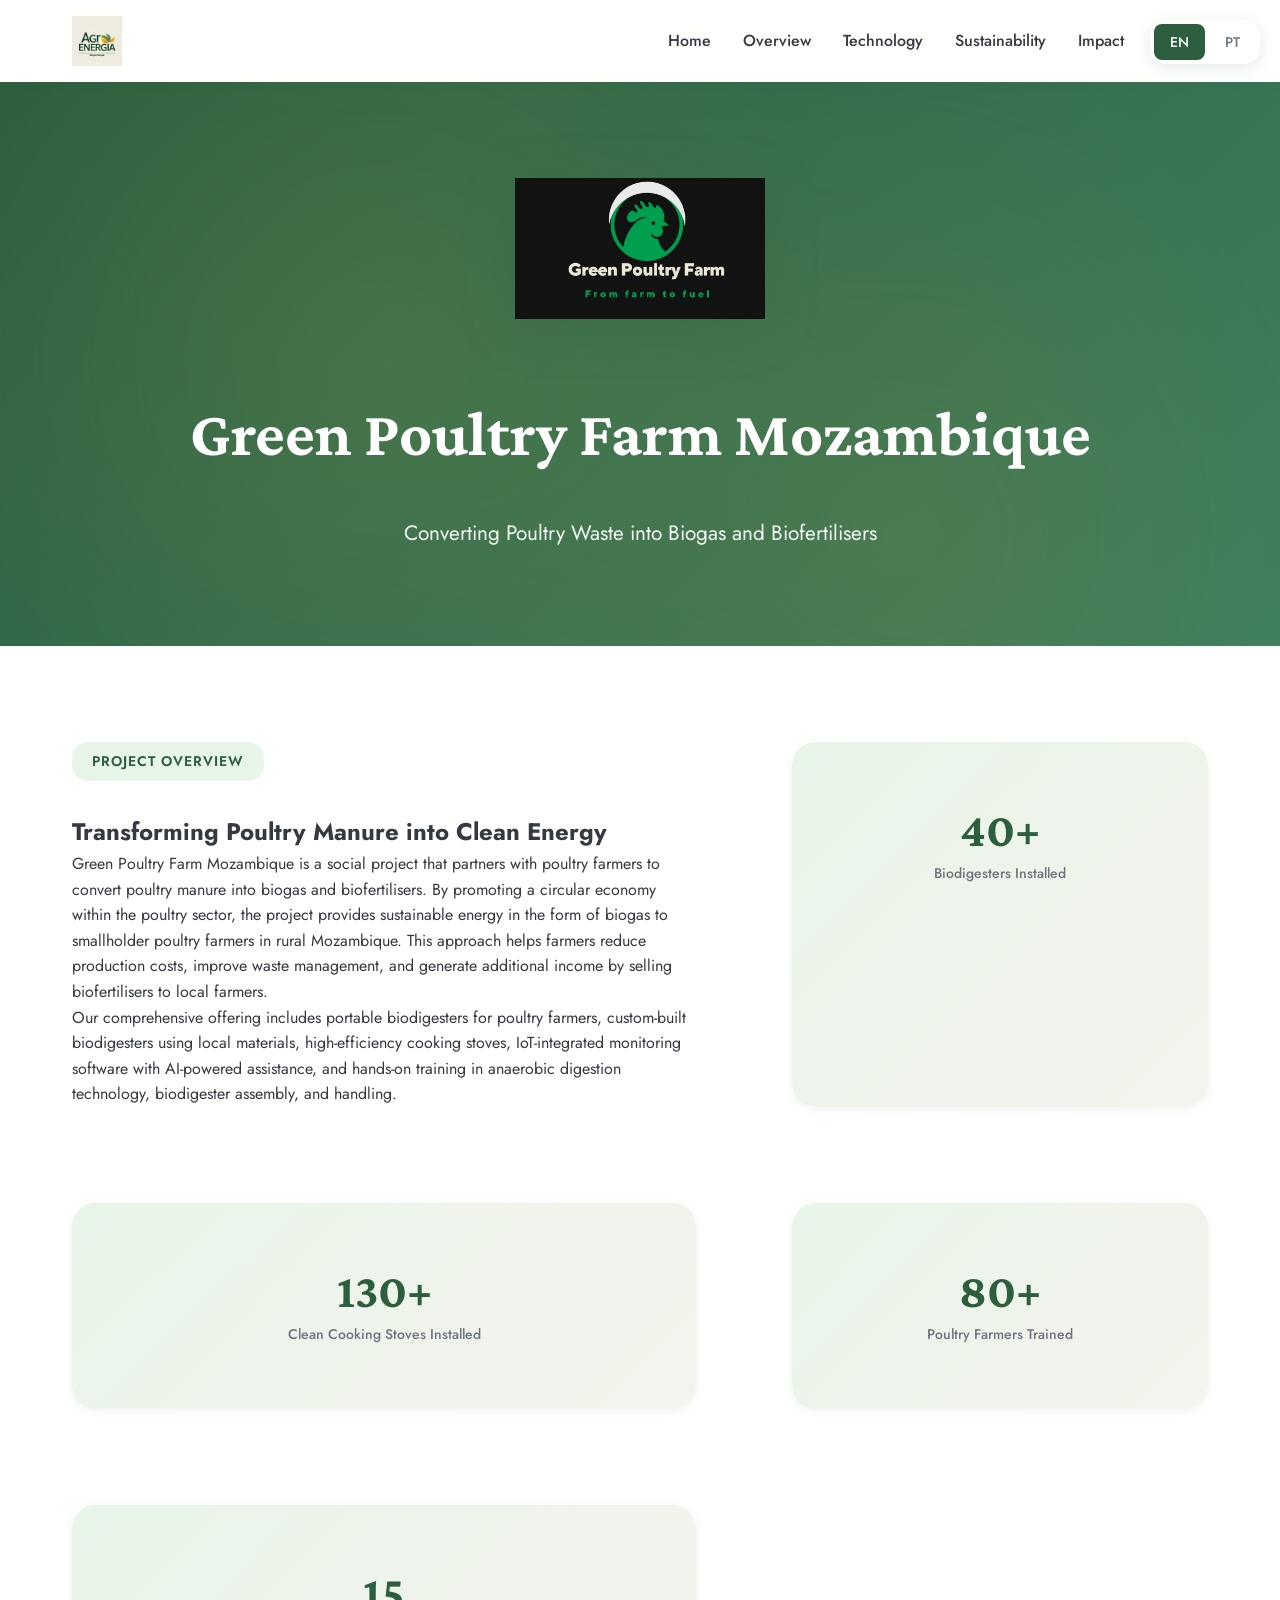
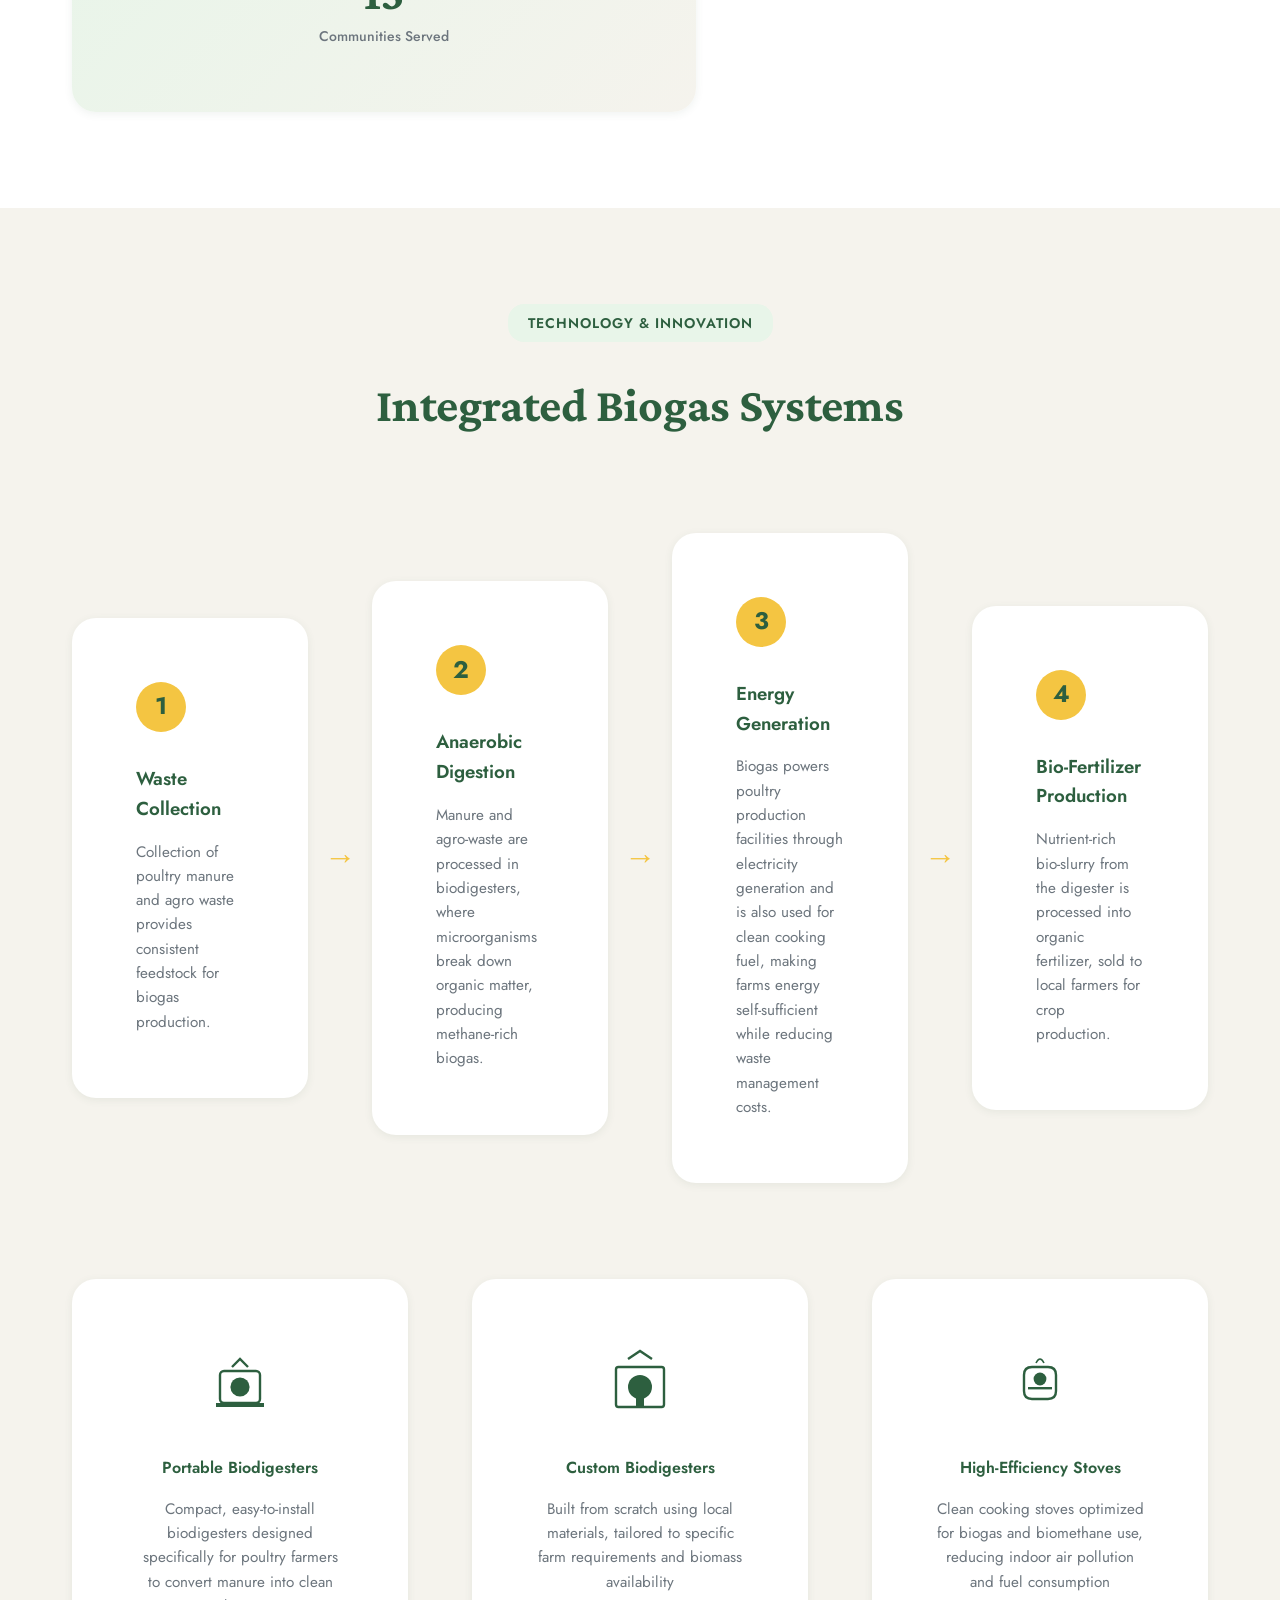
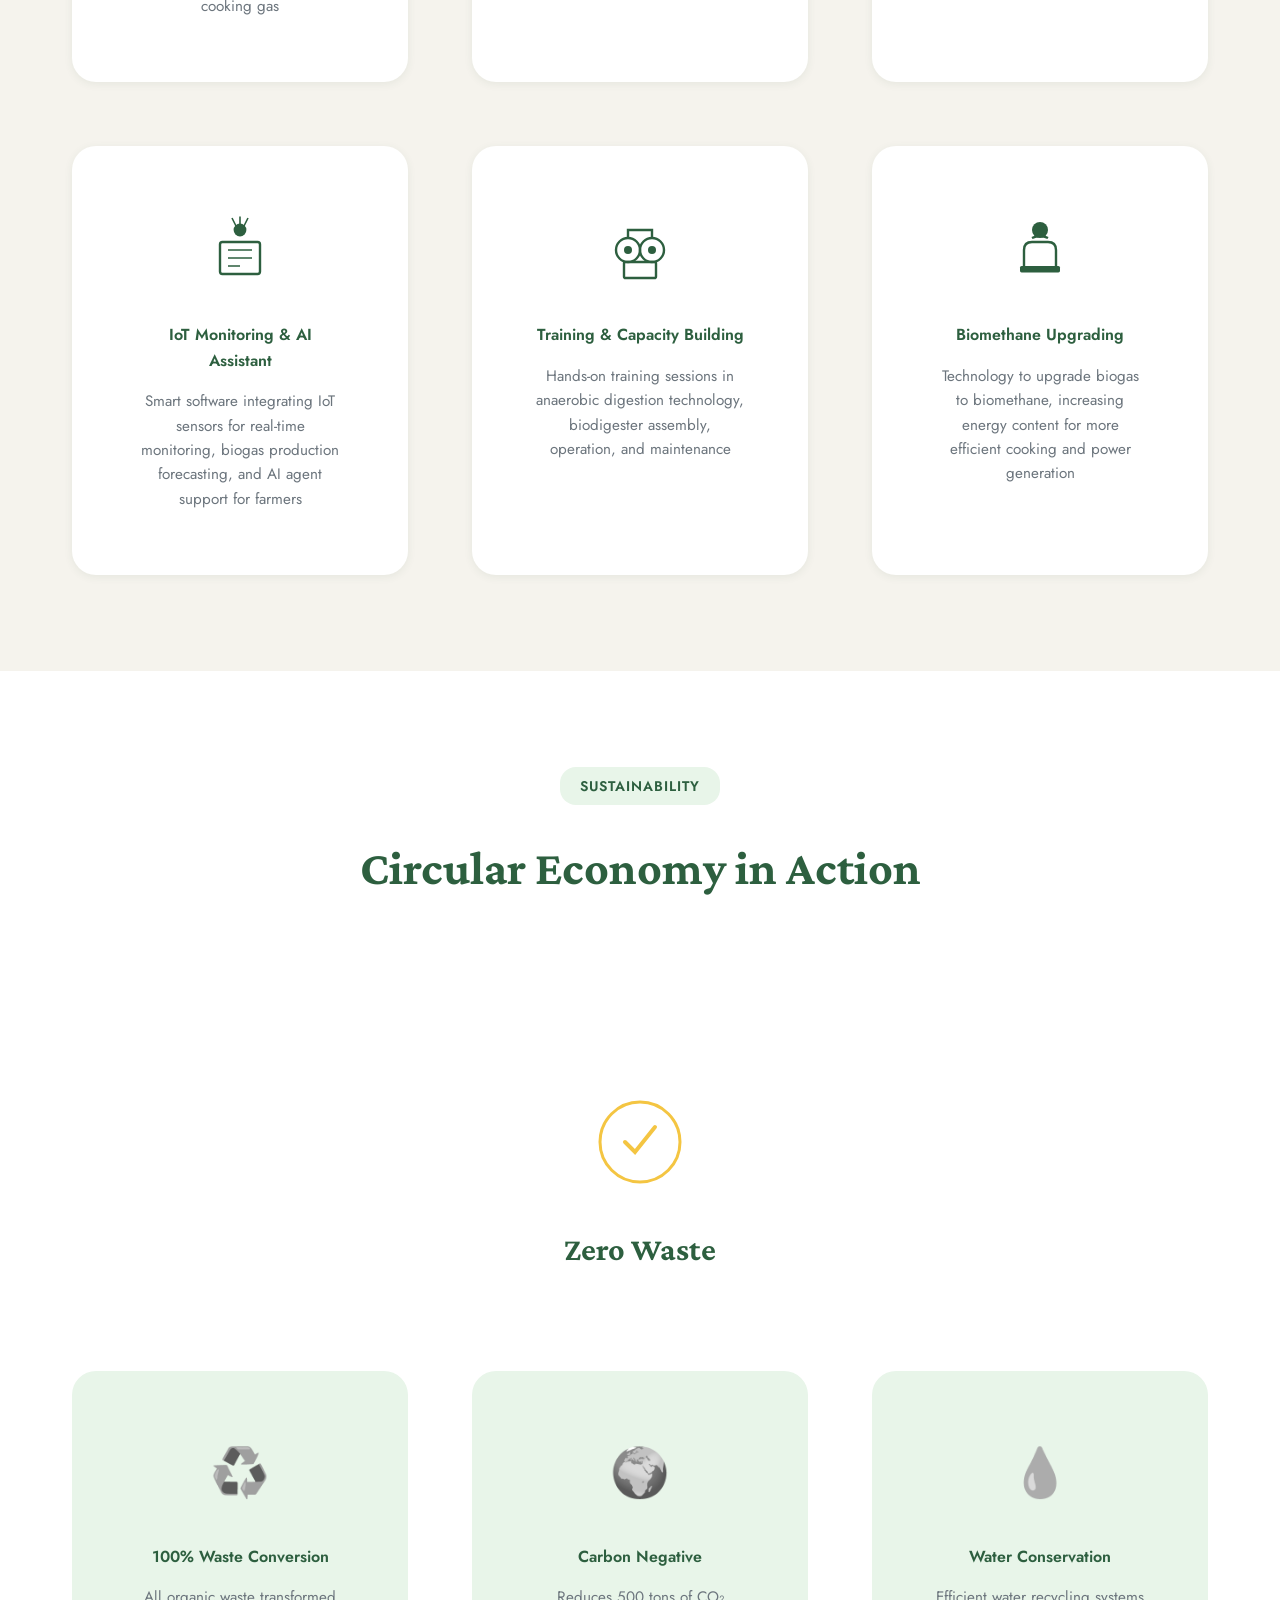
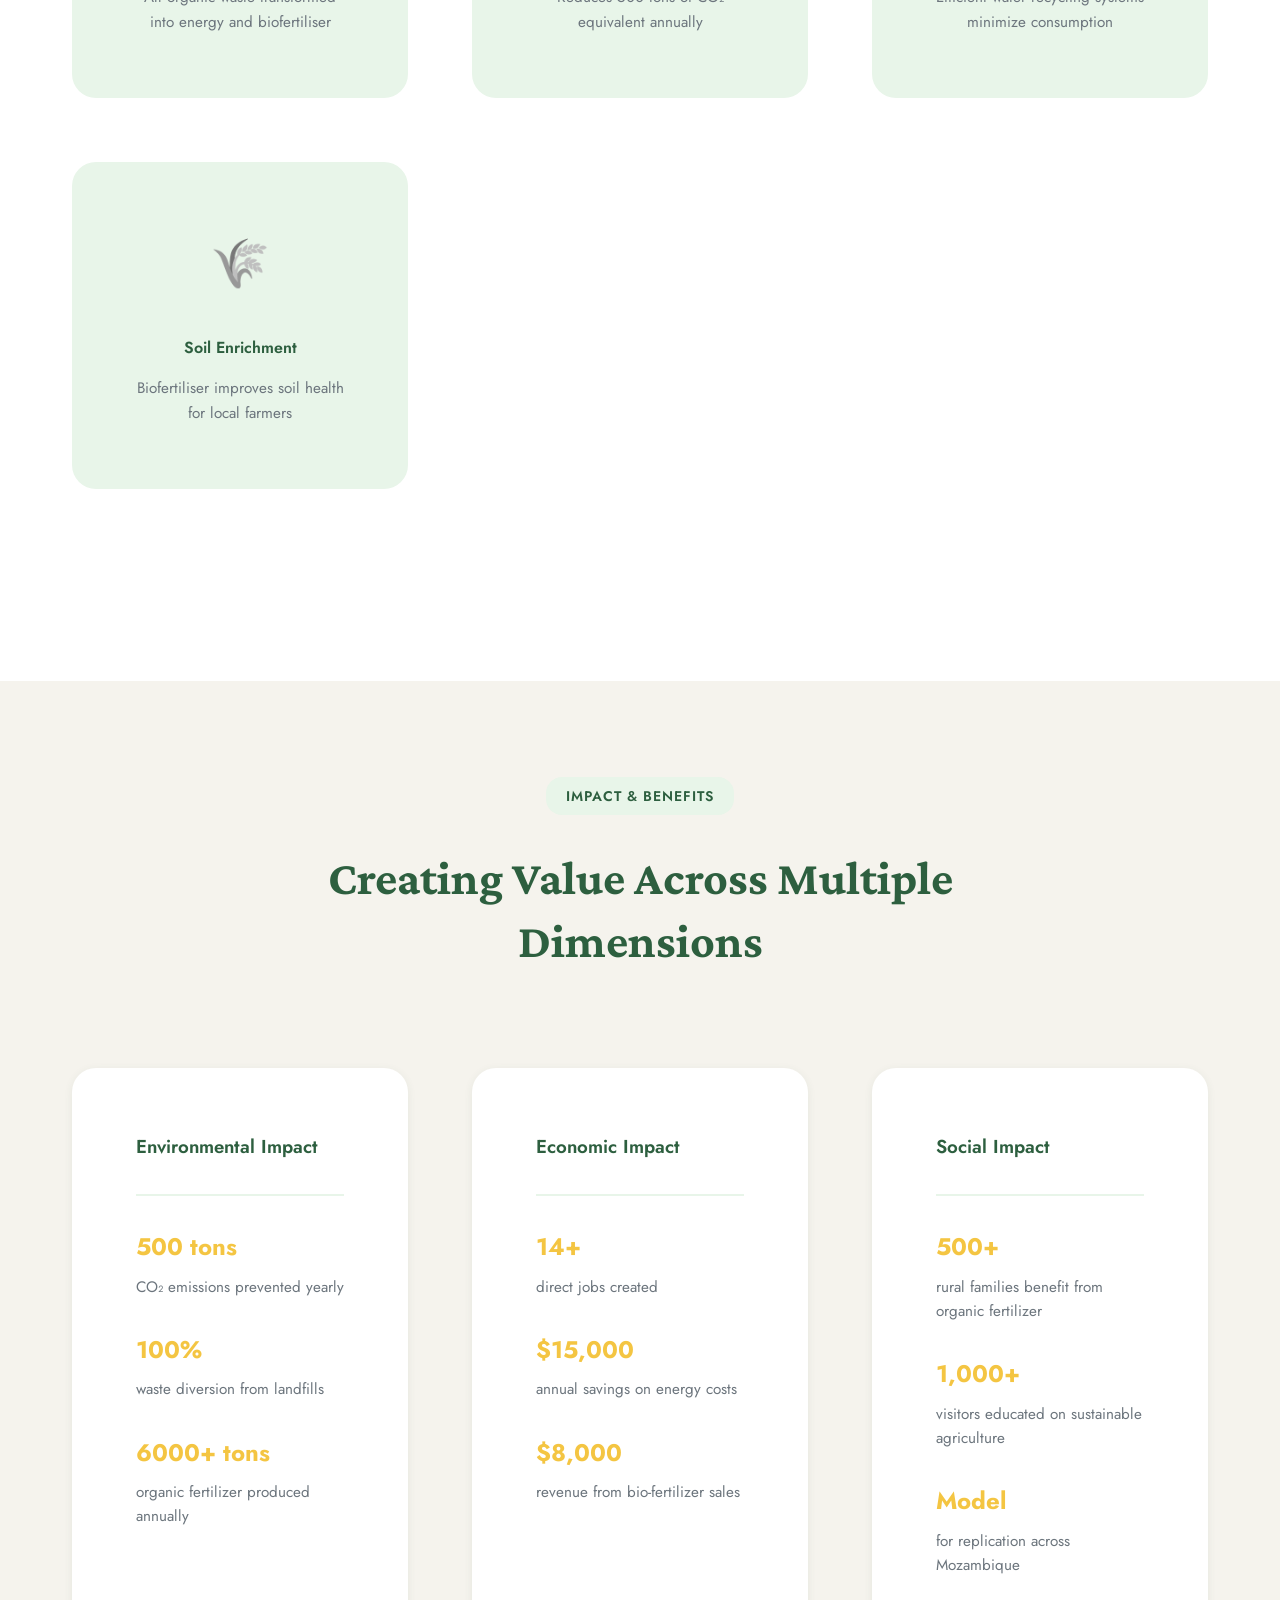
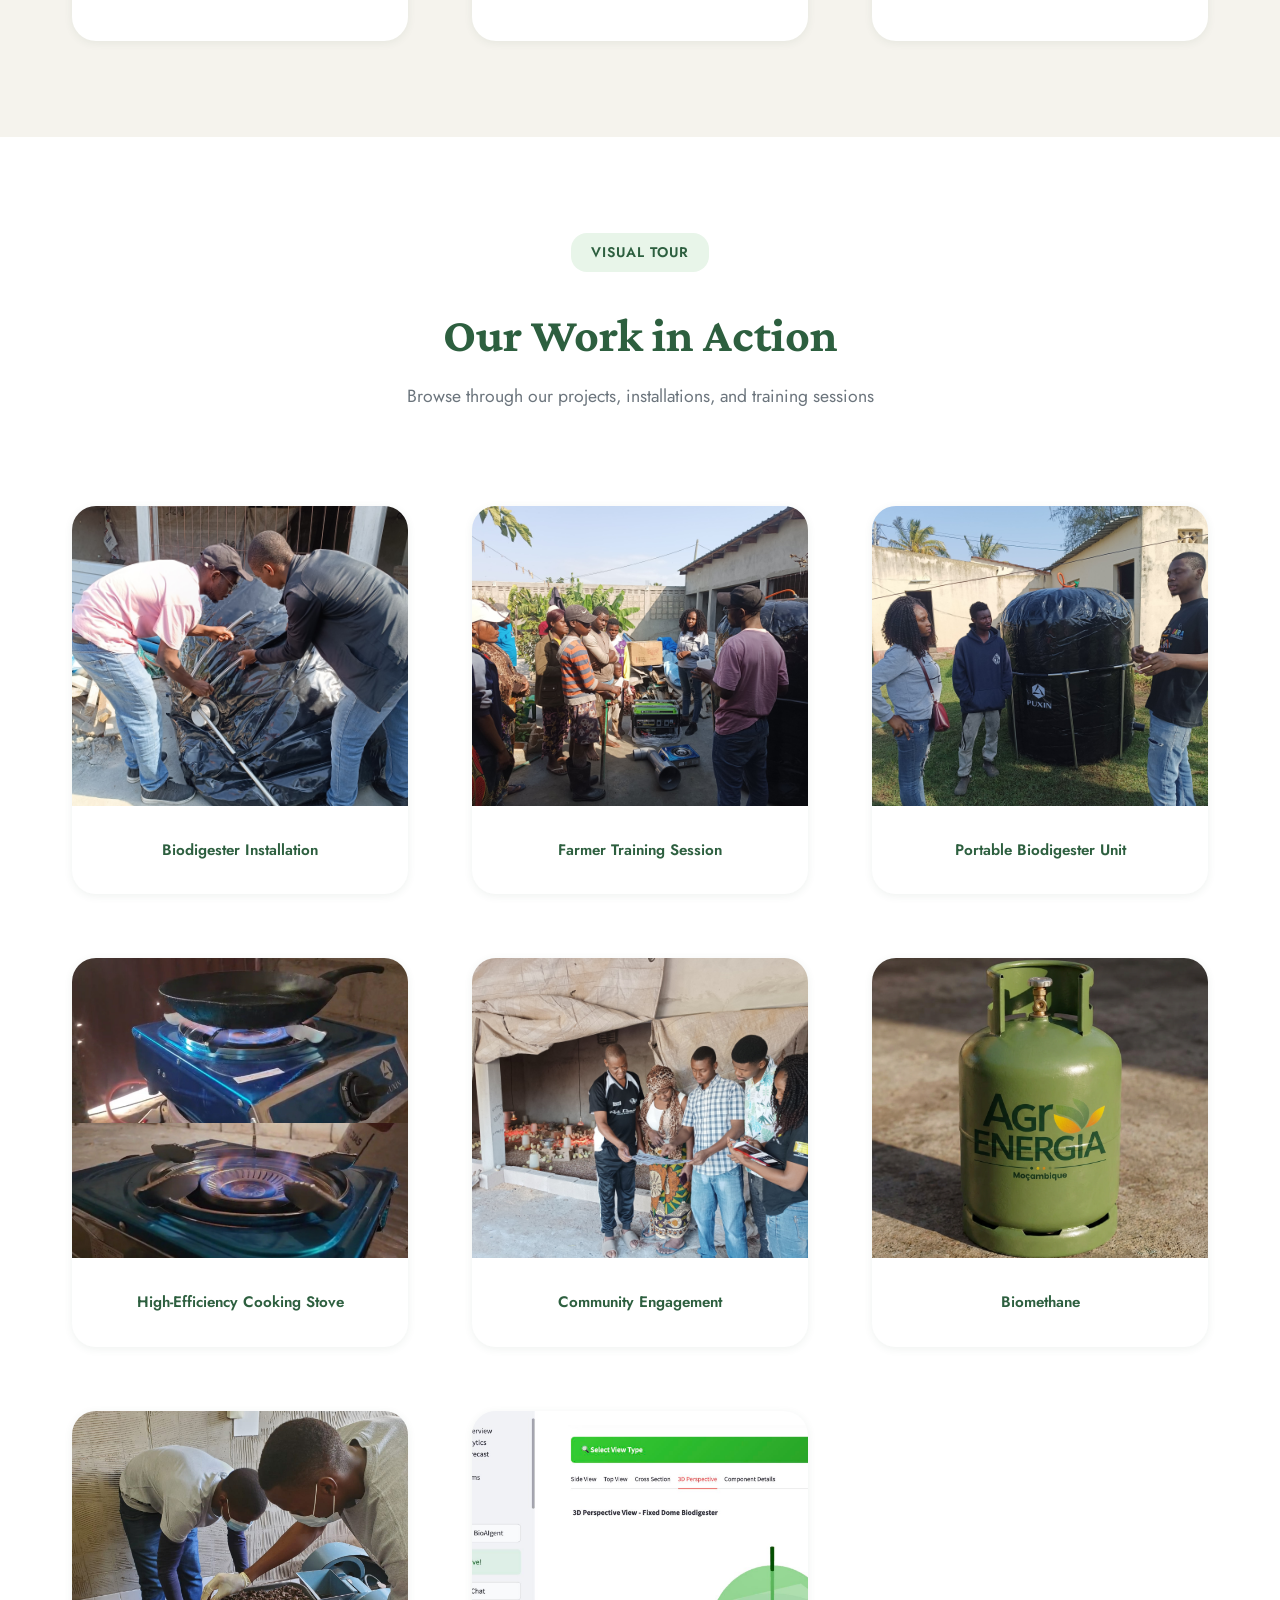
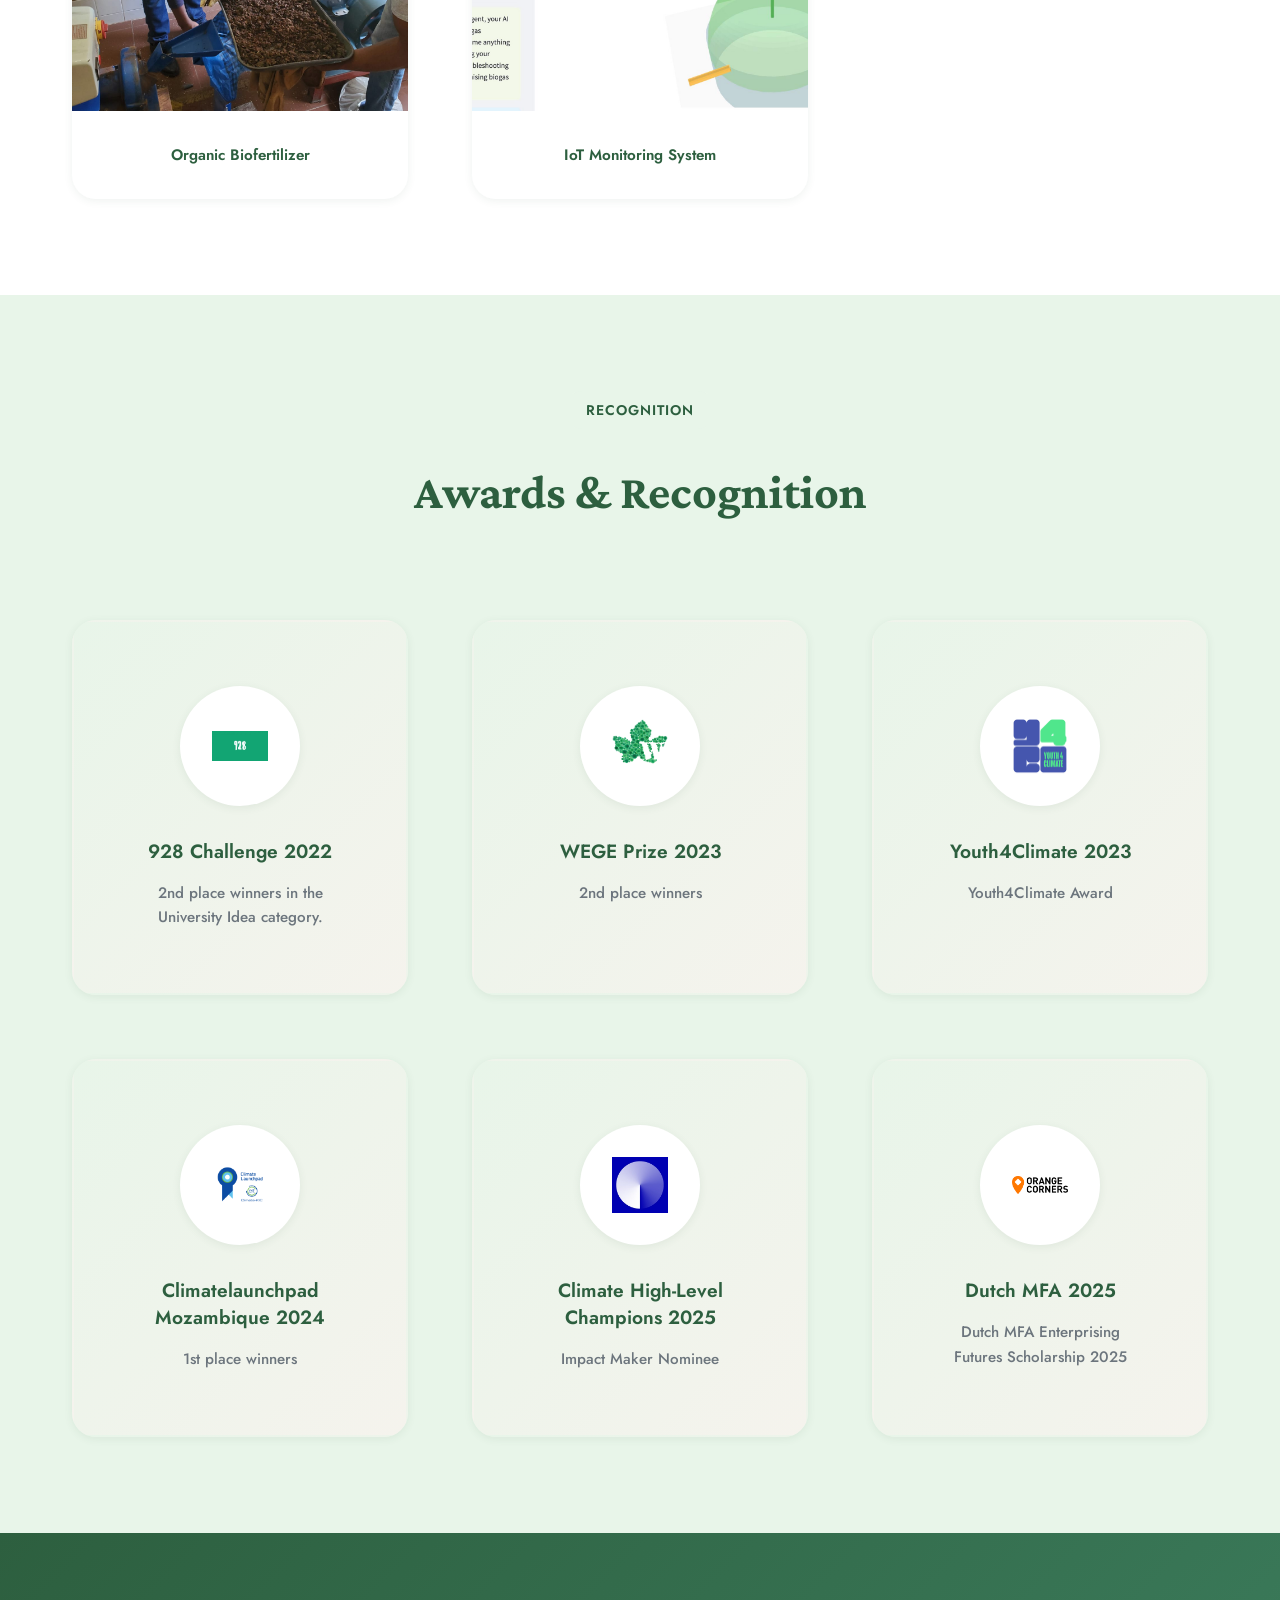
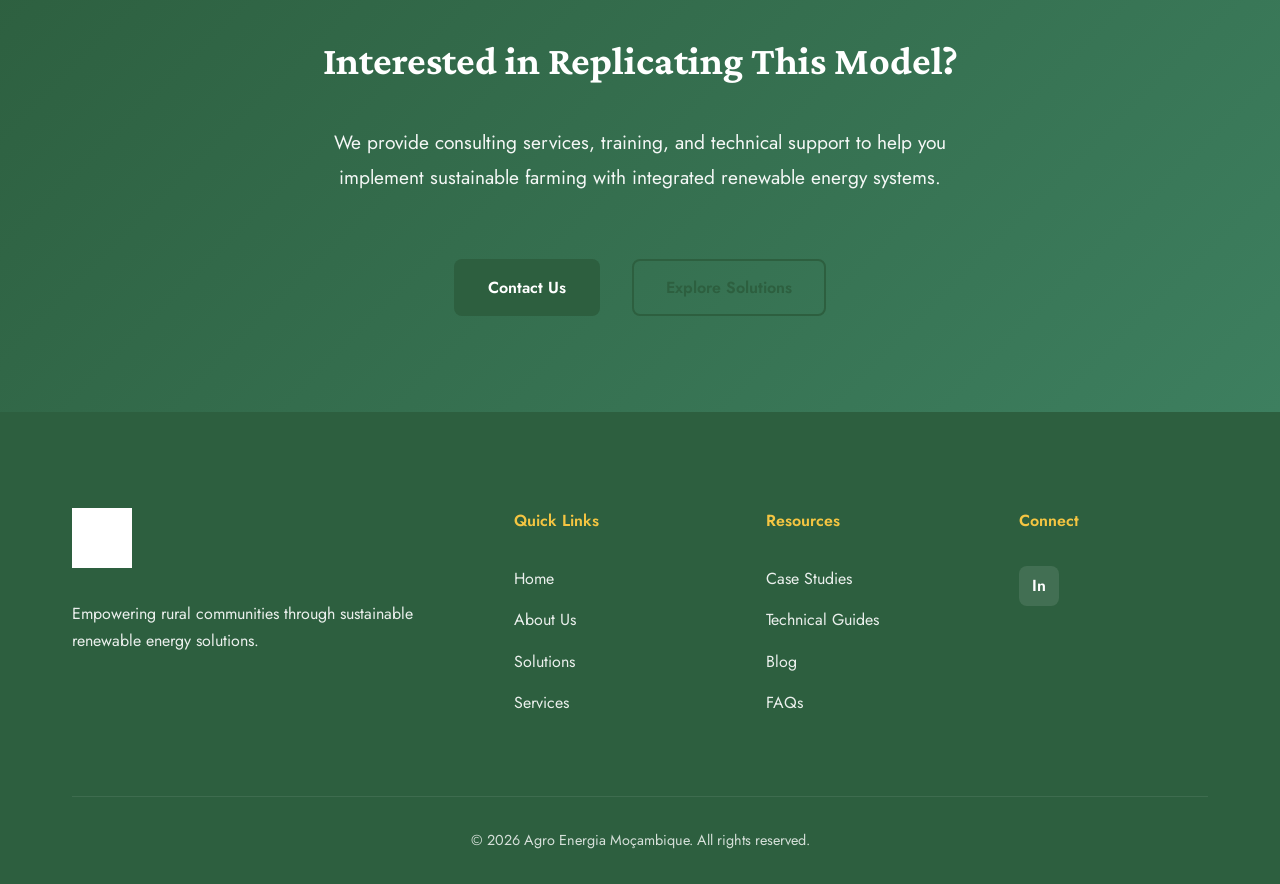
==== commit f3f9a3ba: "Update green-poultry.html" ====
--- a/green-poultry.html
+++ b/green-poultry.html
@@ -499,7 +499,7 @@
                     <div class="award-logo">
                         <img src="award-6.png" alt="Award 4">
                     </div>
-                    <h4 data-en="Dutch MFA" data-pt="Dutch MFA">Dutch MFA</h4>
+                    <h4 data-en="Dutch MFA 2025" data-pt="Dutch MFA 2025">Dutch MFA 2025</h4>
                     <p data-en="Dutch MFA Enterprising Futures Scholarship 2025" data-pt="Bolsa de Futuros Empreendedores do Ministério das Relações Exteriores da Holanda 2025">Dutch MFA Enterprising Futures Scholarship 2025</p>
                 </div>
                 
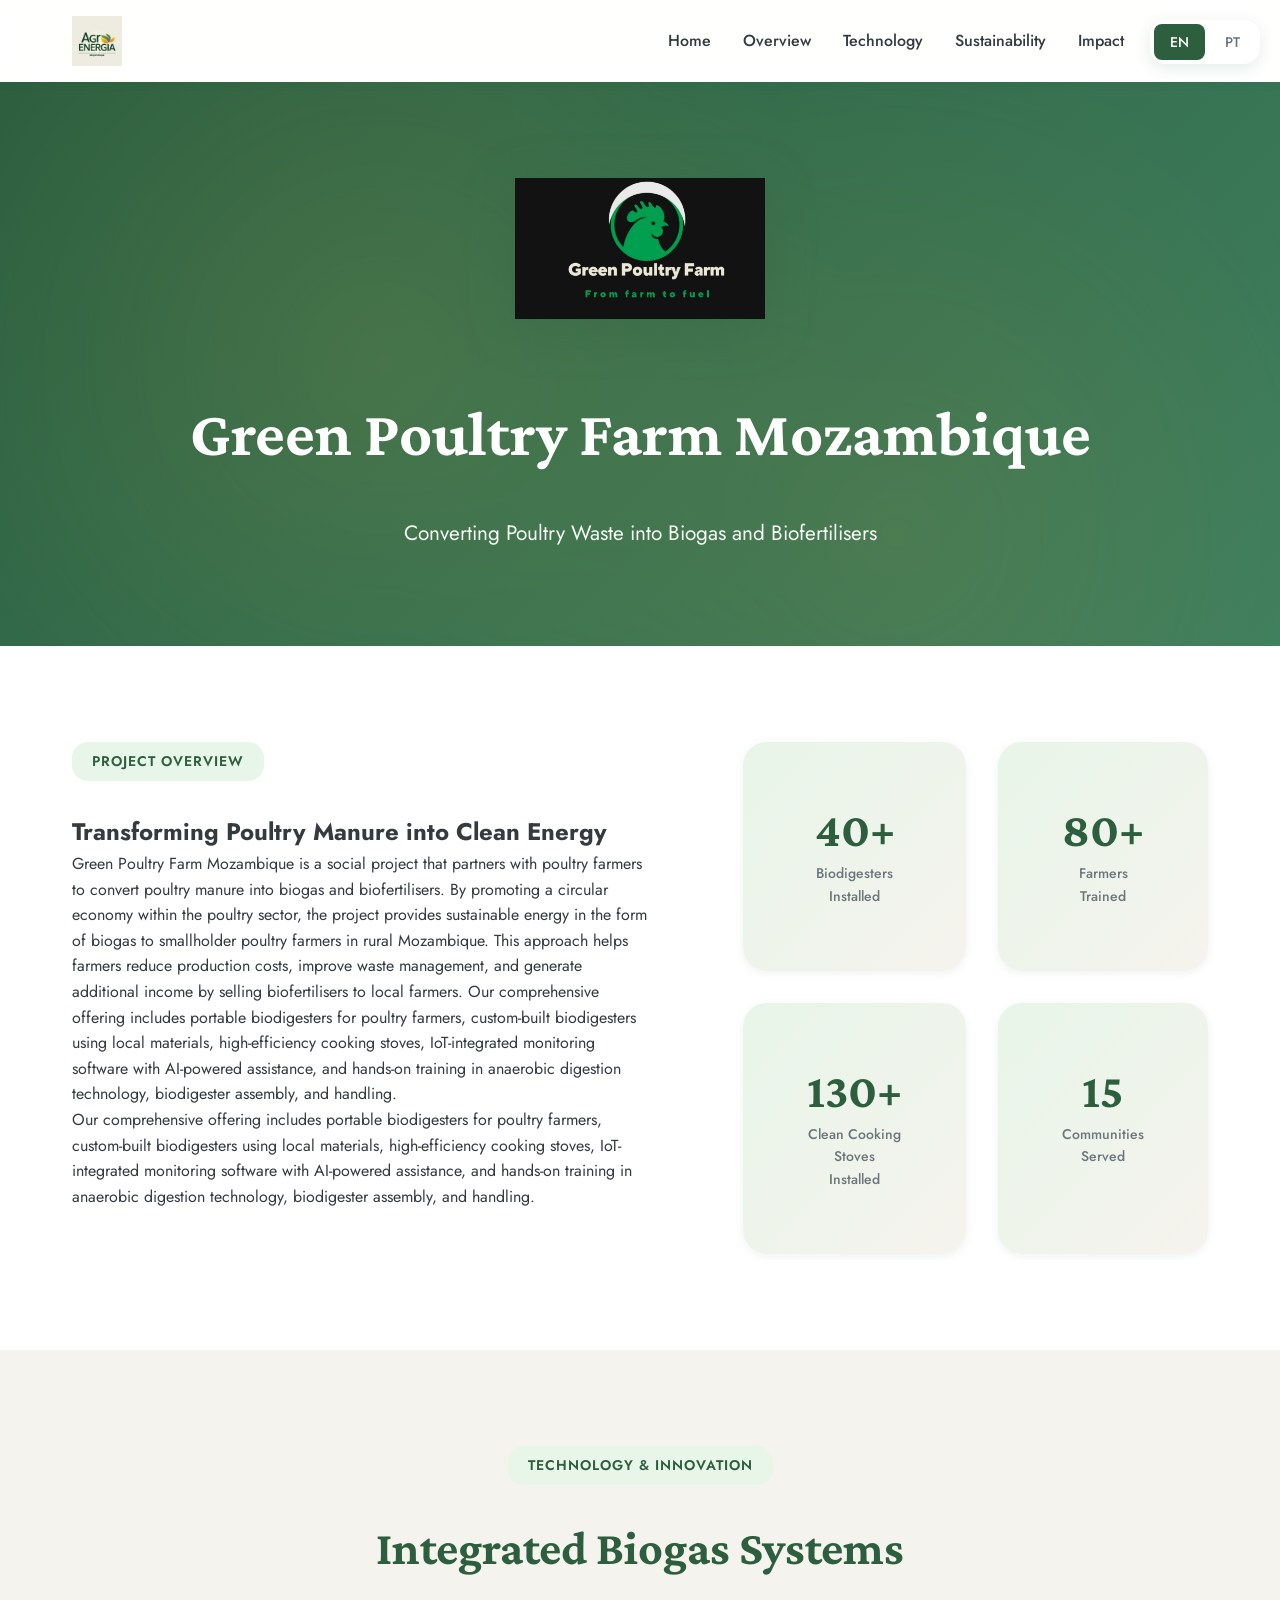
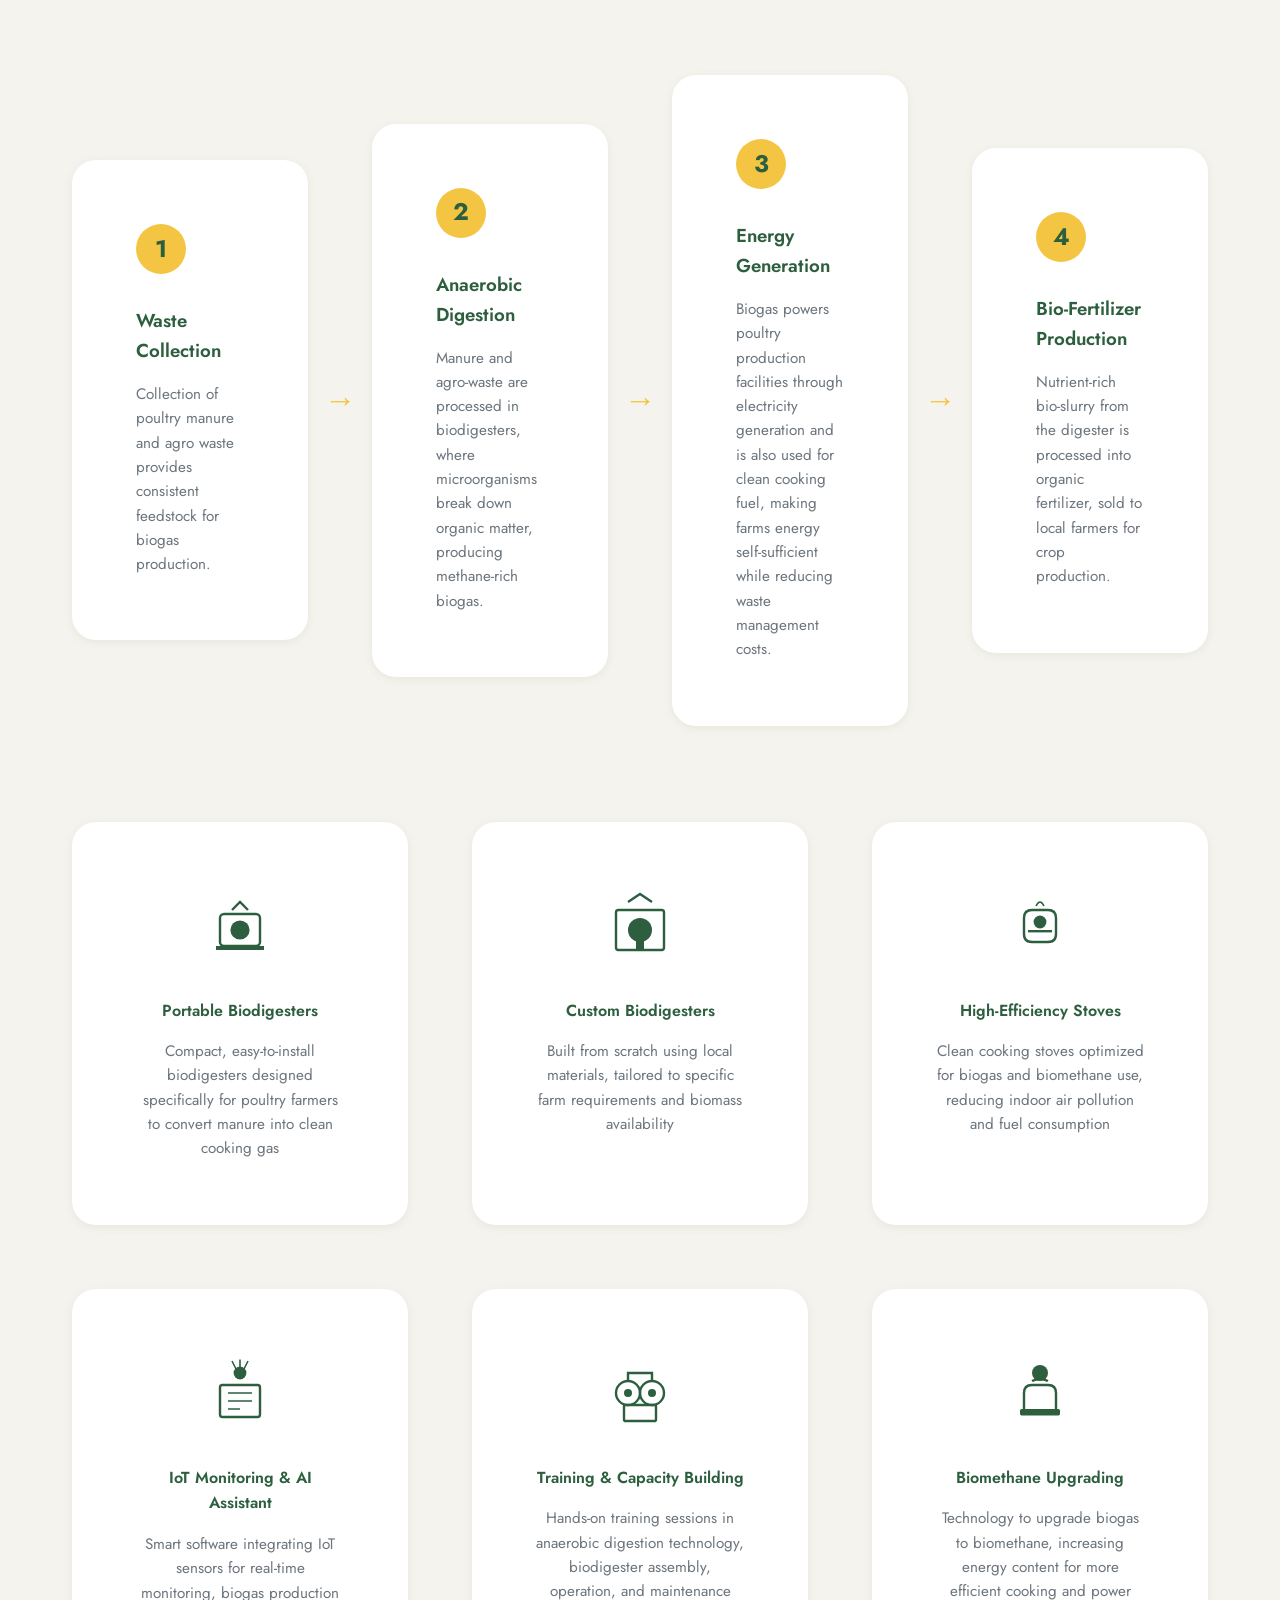
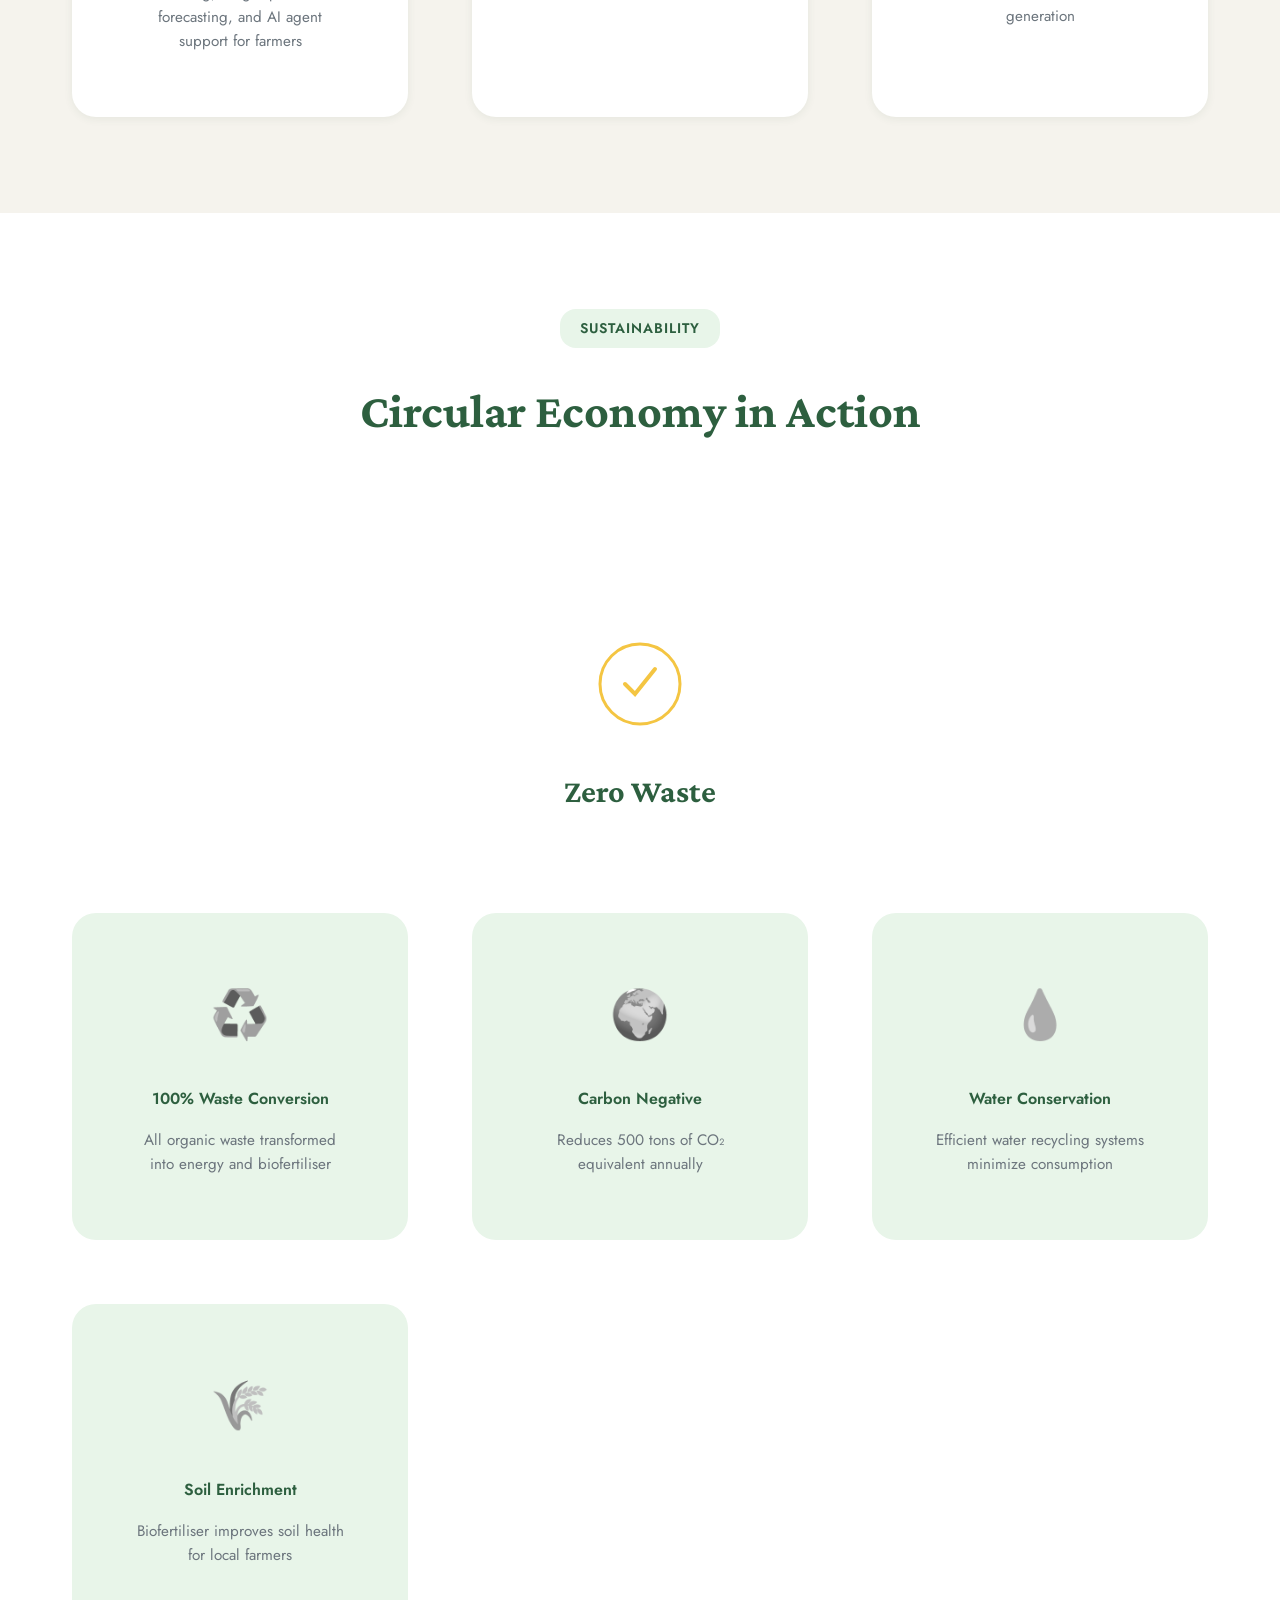
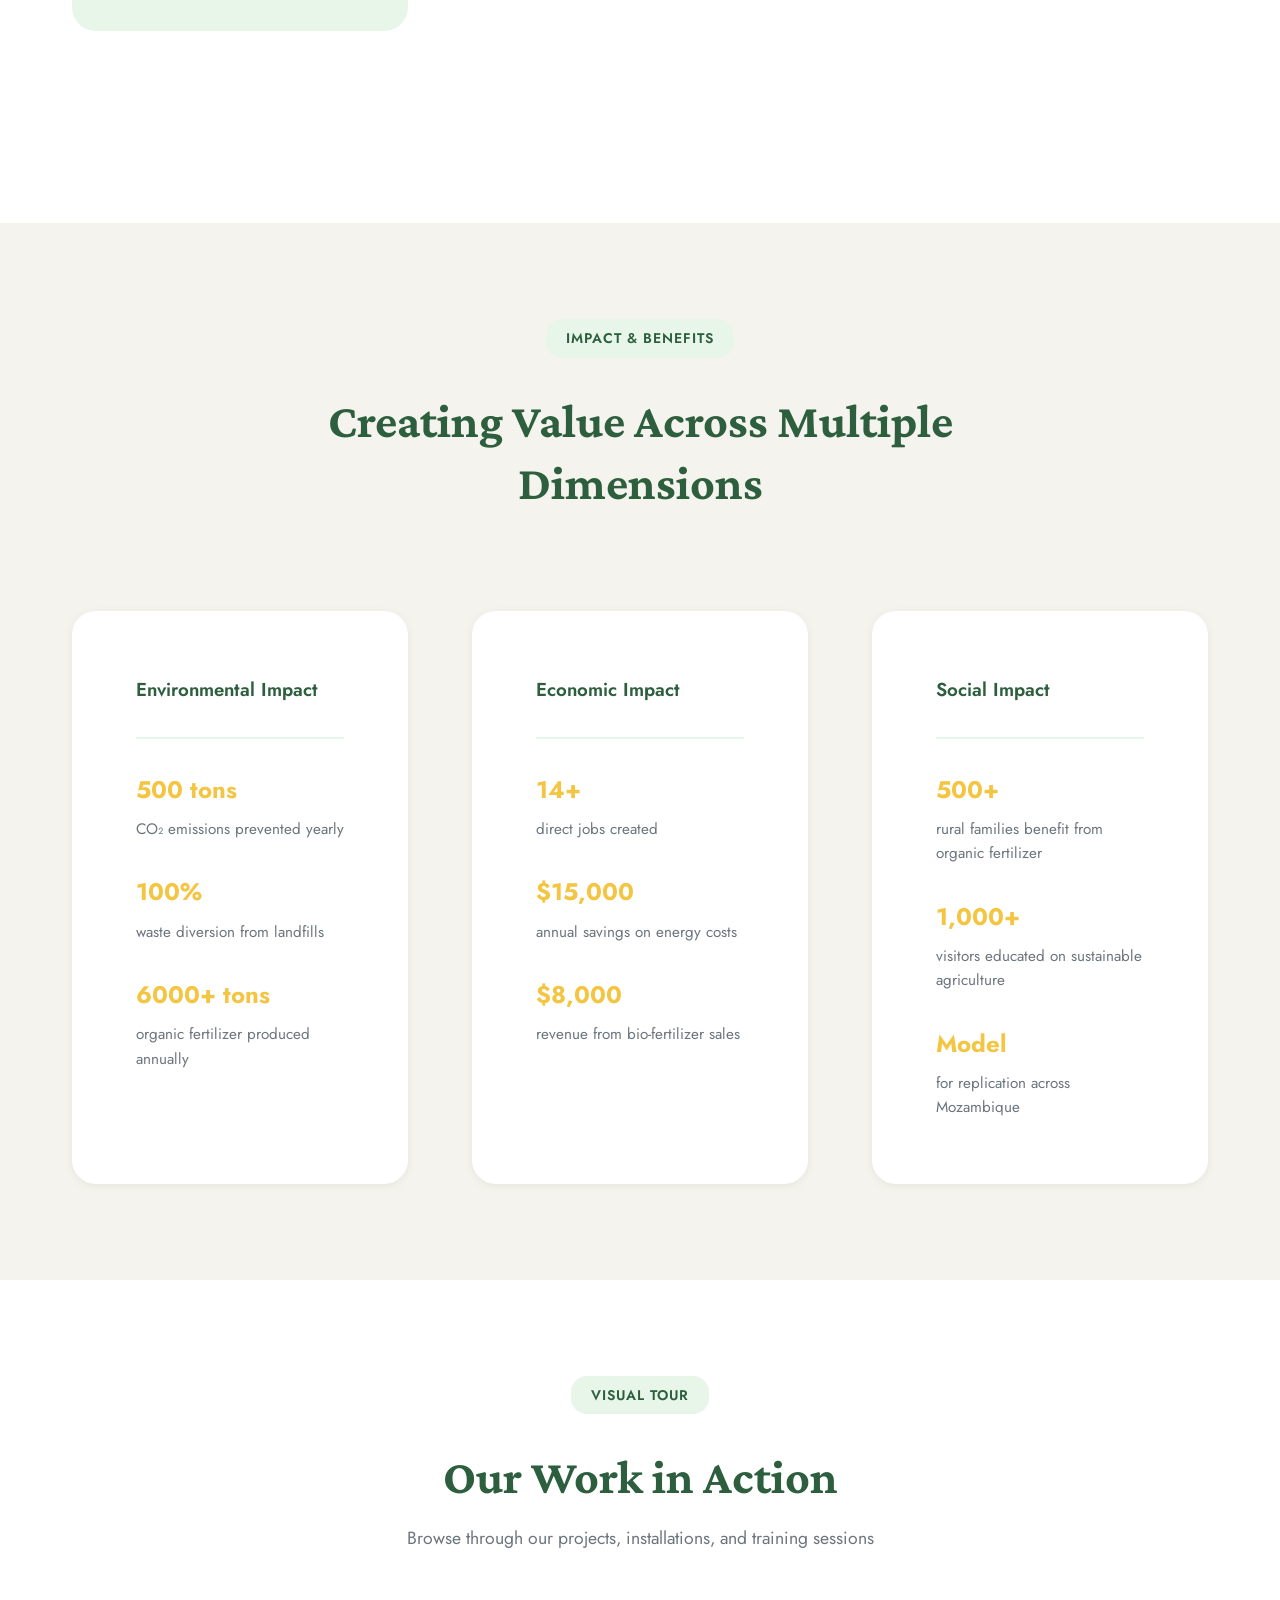
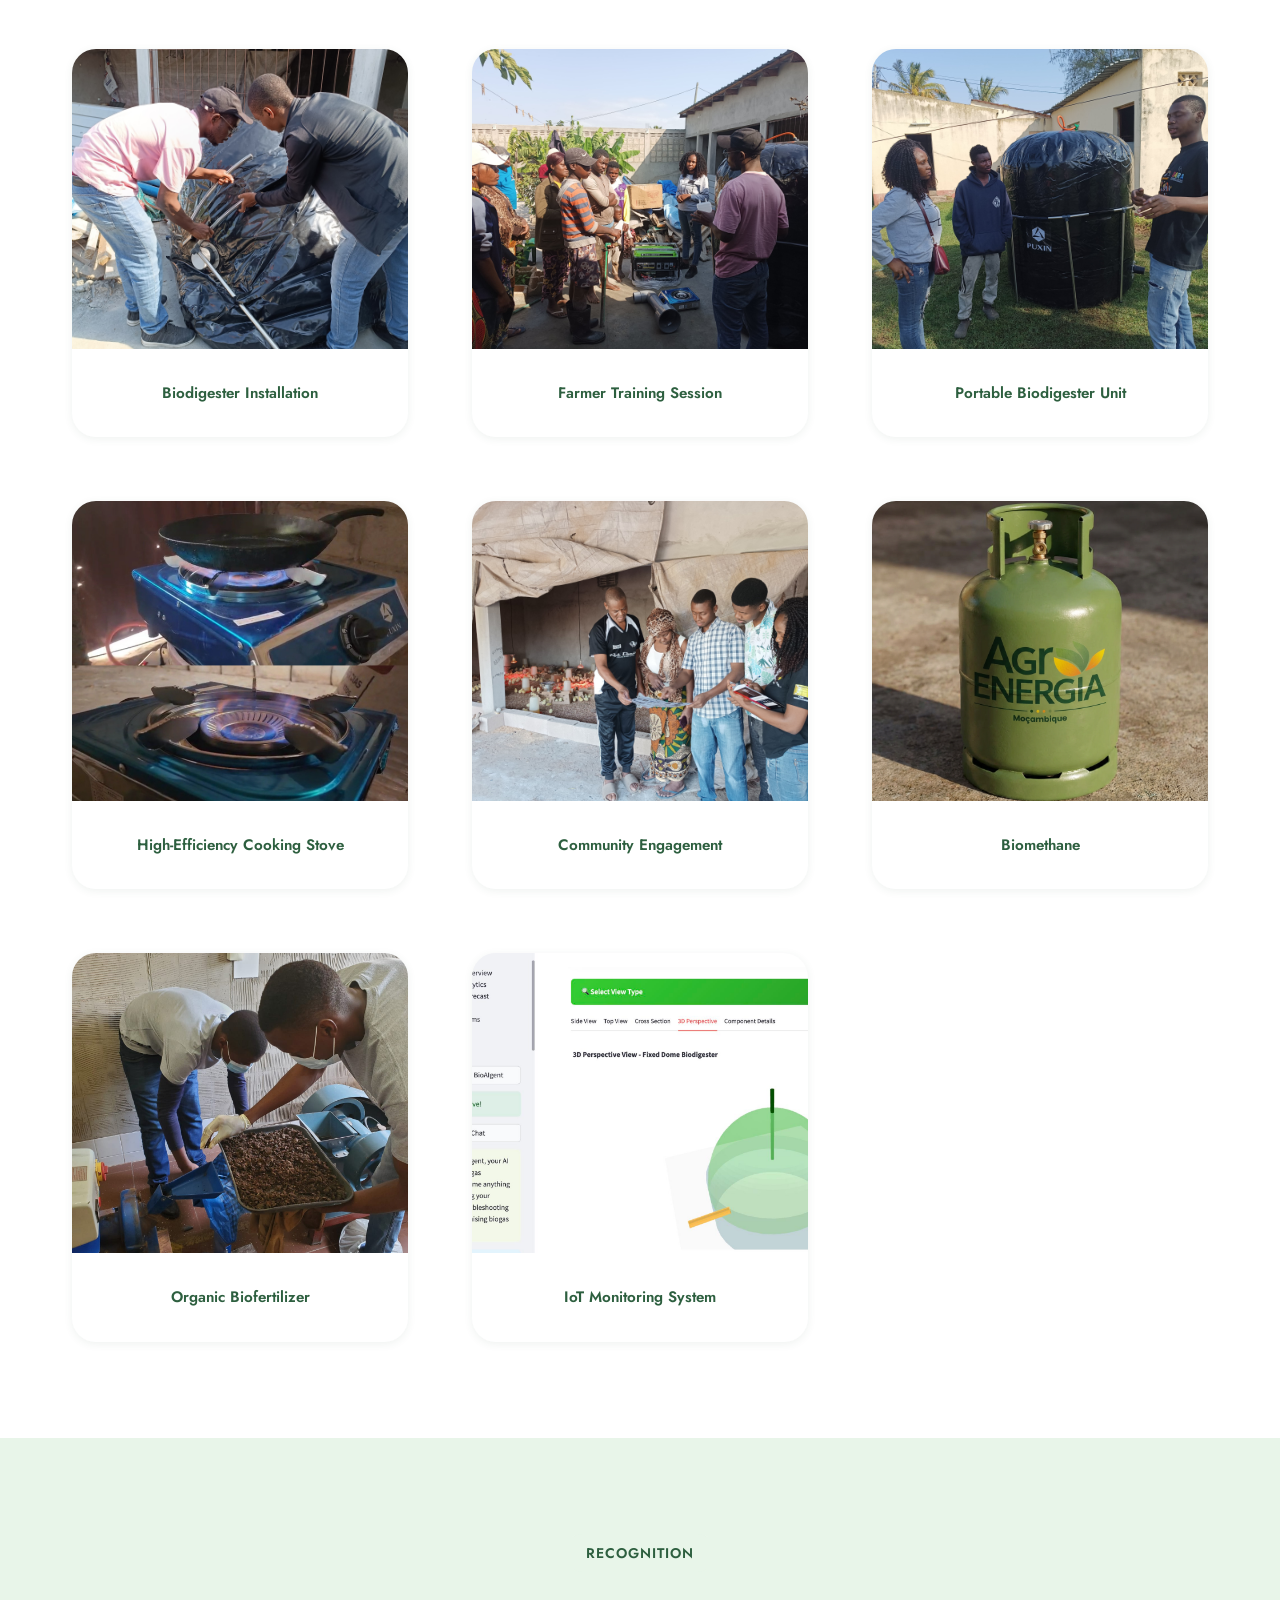
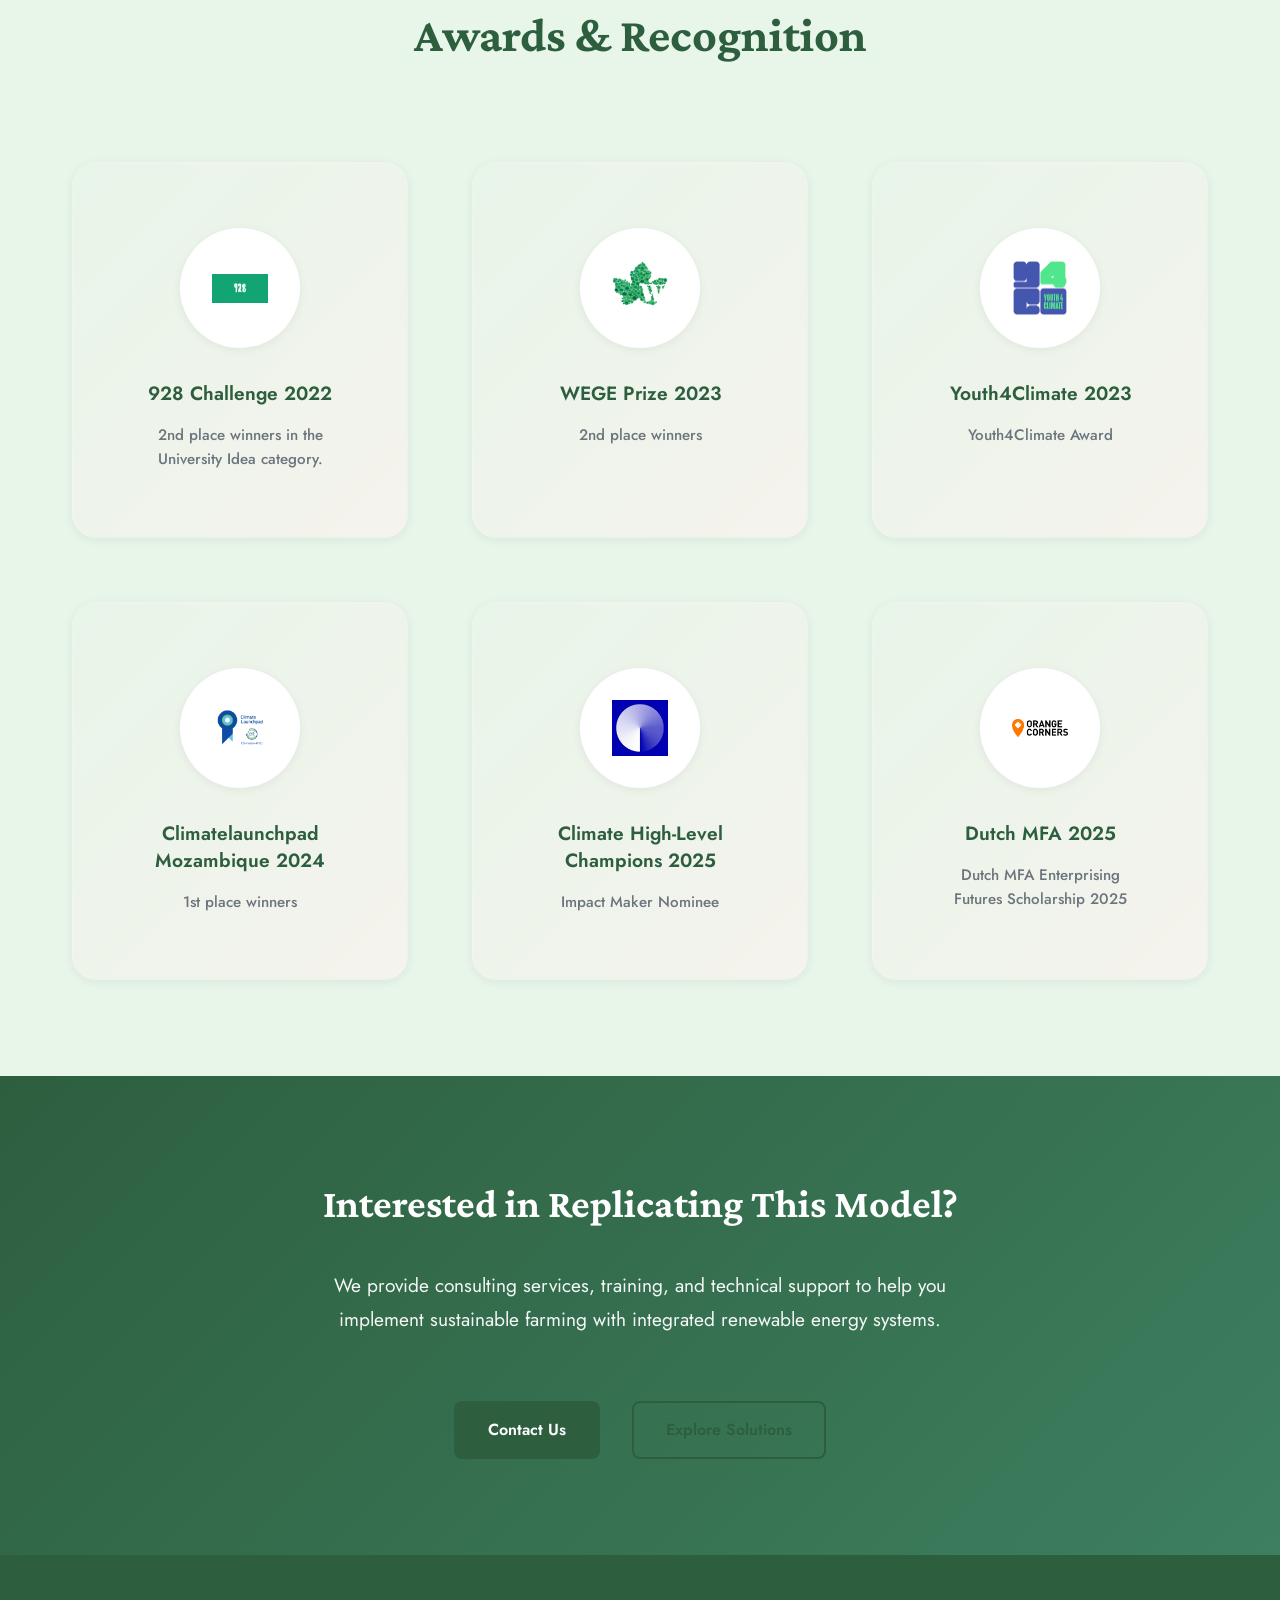
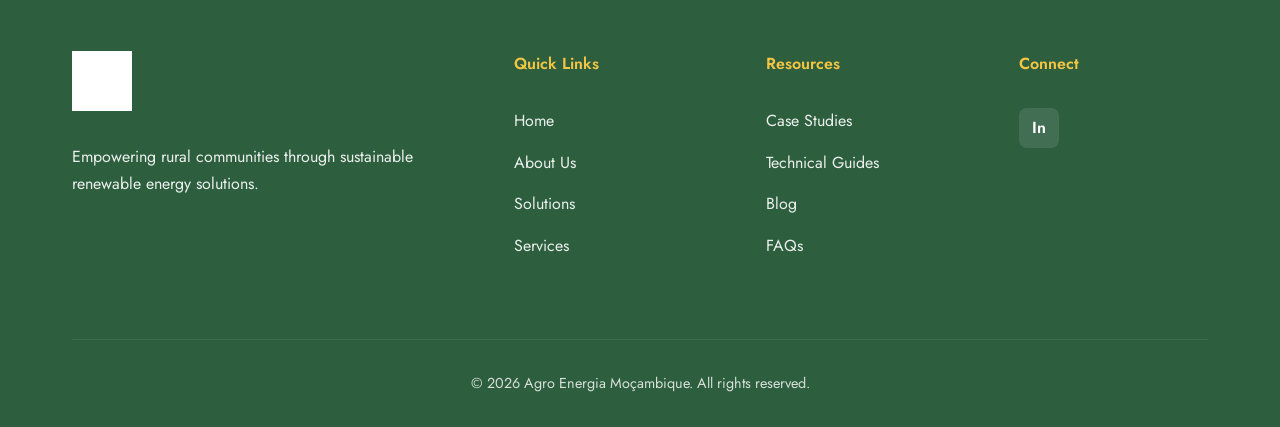
==== commit b7452d56: "Update green-poultry.html" ====
--- a/green-poultry.html
+++ b/green-poultry.html
@@ -56,7 +56,7 @@
         </div>
     </section>
 
-    <!-- Overview Section -->
+<!-- Overview Section -->
     <section id="overview" class="project-overview">
         <div class="container">
             <div class="overview-grid">
@@ -65,53 +65,35 @@
                     <h2 data-en="Transforming Poultry Manure into Clean Energy" data-pt="Transformando Resíduos Avícolas em de Energia Limpa">
                         Transforming Poultry Waste into Clean Energy Solutions
                     </h2>
-                    <p data-en="Green Poultry Farm Mozambique is a social project that partners with poultry farmers to convert poultry manure into biogas and biofertilisers. By promoting a circular economy within the poultry sector, the project provides sustainable energy in the form of biogas to smallholder poultry farmers in rural Mozambique. This approach helps farmers reduce production costs, improve waste management, and generate additional income by selling biofertilisers to local farmers." data-pt="A Green Poultry Farm Moçambique é um projeto social que estabelece parcerias com avicultores para converter o estrume de aves em biogás e biofertilizantes. Ao promover uma economia circular no sector avícola, o projecto fornece energia sustentável sob a forma de biogás aos pequenos produtores de aves nas zonas rurais de Moçambique. Esta abordagem ajuda os agricultores a reduzir os custos de produção, a melhorar a gestão de resíduos e a gerar rendimentos adicionais com a venda de biofertilizantes aos agricultores locais.">
+                    <p data-en="Green Poultry Farm Mozambique is a social project that partners with poultry farmers to convert poultry manure into biogas and biofertilisers. By promoting a circular economy within the poultry sector, the project provides sustainable energy in the form of biogas to smallholder poultry farmers in rural Mozambique. This approach helps farmers reduce production costs, improve waste management, and generate additional income by selling biofertilisers to local farmers. Our comprehensive offering includes portable biodigesters for poultry farmers, custom-built biodigesters using local materials, high-efficiency cooking stoves, IoT-integrated monitoring software with AI-powered assistance, and hands-on training in anaerobic digestion technology, biodigester assembly, and handling." data-pt="A Green Poultry Farm Moçambique é um projeto social que estabelece parcerias com avicultores para converter o estrume de aves em biogás e biofertilizantes. Ao promover uma economia circular no sector avícola, o projecto fornece energia sustentável sob a forma de biogás aos pequenos produtores de aves nas zonas rurais de Moçambique. Esta abordagem ajuda os agricultores a reduzir os custos de produção, a melhorar a gestão de resíduos e a gerar rendimentos adicionais com a venda de biofertilizantes aos agricultores locais. Nossa oferta abrangente inclui biodigestores portáteis para avicultores, biodigestores construídos sob medida usando materiais locais, fogões de alta eficiência, software de monitoramento integrado com IoT e assistência com inteligência artificial, e treinamento prático em tecnologia de digestão anaeróbica, montagem e manuseio de biodigestores."> 
                         Green Poultry Farm Moçambique specializes in converting poultry manure into biogas and biofertilizers, creating sustainable energy solutions for rural communities. We upgrade biogas to biomethane for clean cooking and small-scale energy generation, empowering poultry farmers and local communities with renewable energy access.
                     </p>
                     <p data-en="Our comprehensive offering includes portable biodigesters for poultry farmers, custom-built biodigesters using local materials, high-efficiency cooking stoves, IoT-integrated monitoring software with AI-powered assistance, and hands-on training in anaerobic digestion technology, biodigester assembly, and handling." data-pt="Nossa oferta abrangente inclui biodigestores portáteis para avicultores, biodigestores construídos sob medida usando materiais locais, fogões de alta eficiência, software de monitoramento integrado com IoT e assistência com inteligência artificial, e treinamento prático em tecnologia de digestão anaeróbica, montagem e manuseio de biodigestores.">
                         Our comprehensive offering includes portable biodigesters for poultry farmers, custom-built biodigesters using local materials, high-efficiency cooking stoves, IoT-integrated monitoring software with AI-powered assistance, and hands-on training in anaerobic digestion technology, biodigester assembly, and handling.
                     </p>
                 </div>
-                 <div class="stat-box">
-                    <div class="stat-number">40+</div>
-                    <div class="stat-label"
-                         data-en="Biodigesters Installed"
-                         data-pt="Biodigestores Instalados">
-                        Biodigesters Installed
-                    </div>
-                </div>
-                
-                <div class="stat-box">
-                    <div class="stat-number">130+</div>
-                    <div class="stat-label"
-                         data-en="Clean Cooking Stoves Installed"
-                         data-pt="Fogões de Cozinha Limpa Instalados">
-                        Clean Cooking Stoves Installed
-                    </div>
-                </div>
-                
-                <div class="stat-box">
-                    <div class="stat-number">80+</div>
-                    <div class="stat-label"
-                         data-en="Poultry Farmers Trained"
-                         data-pt="Avicultores Treinados">
-                        Poultry Farmers Trained
-                    </div>
-                </div>
-                
-                <div class="stat-box">
-                    <div class="stat-number">15</div>
-                    <div class="stat-label"
-                         data-en="Communities Served"
-                         data-pt="Comunidades Servidas">
-                        Communities Served
-                    </div>
-                </div>
-
-                </div>
-            </div>
-        </div>
-    </section>
+                <div class="overview-stats">
+                    <div class="stat-box">
+                        <div class="stat-number">40+</div>
+                        <div class="stat-label" data-en="Biodigesters Installed" data-pt="Biodigestores Instalados">Biodigesters Installed</div>
+                    </div>
+                    <div class="stat-box">
+                        <div class="stat-number">80+</div>
+                        <div class="stat-label" data-en="Farmers Trained" data-pt="Avicultores Treinados">Farmers Trained</div>
+                    </div>
+                    <div class="stat-box">
+                        <div class="stat-number">130+</div>
+                        <div class="stat-label" data-en="Clean Cooking Stoves Installed" data-pt="Fogões de Cozinha Limpa Instalados">Clean Cooking Energy</div>
+                    </div>
+                    <div class="stat-box">
+                        <div class="stat-number">15</div>
+                        <div class="stat-label" data-en="Communities Served" data-pt="Comunidades Servidas">Communities Served</div>
+                    </div>
+                </div>
+            </div>
+        </div>
+    </section>
+
 
     <!-- Technology Section -->
     <section id="technology" class="project-technology">
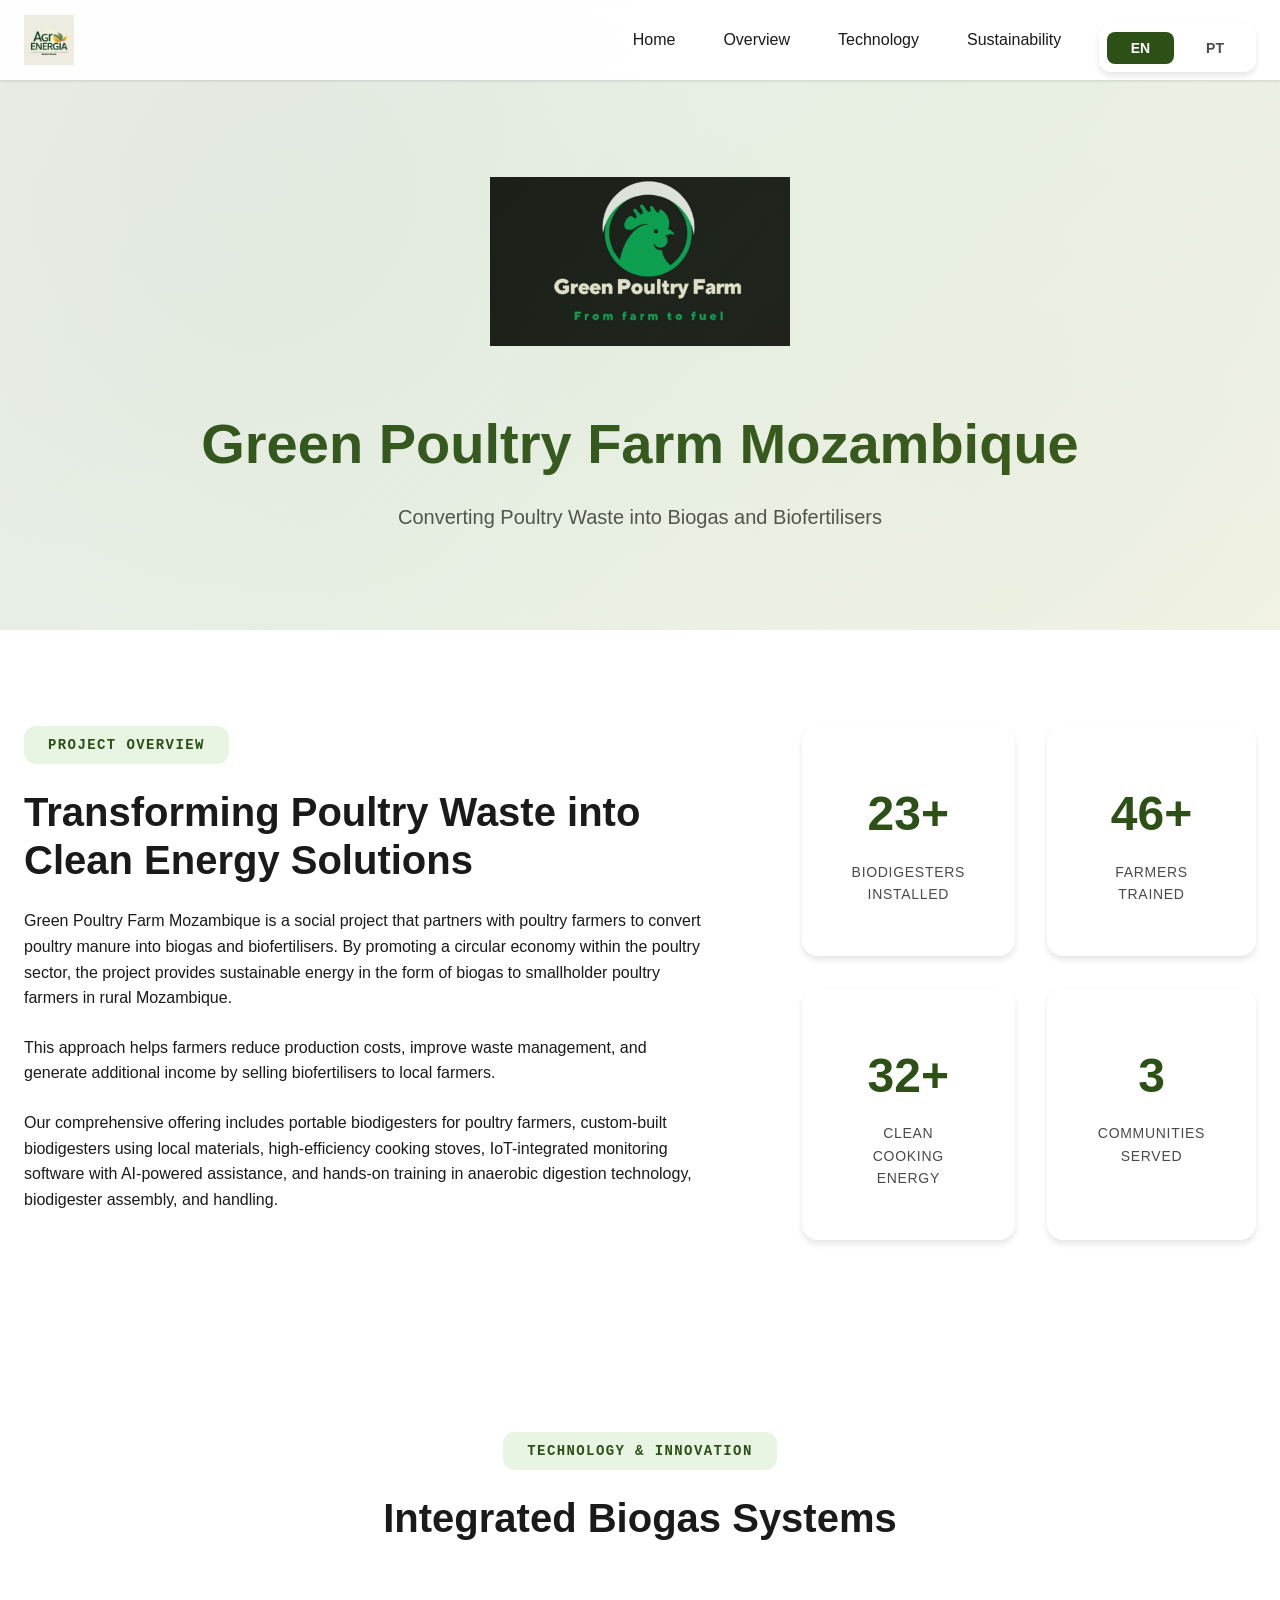
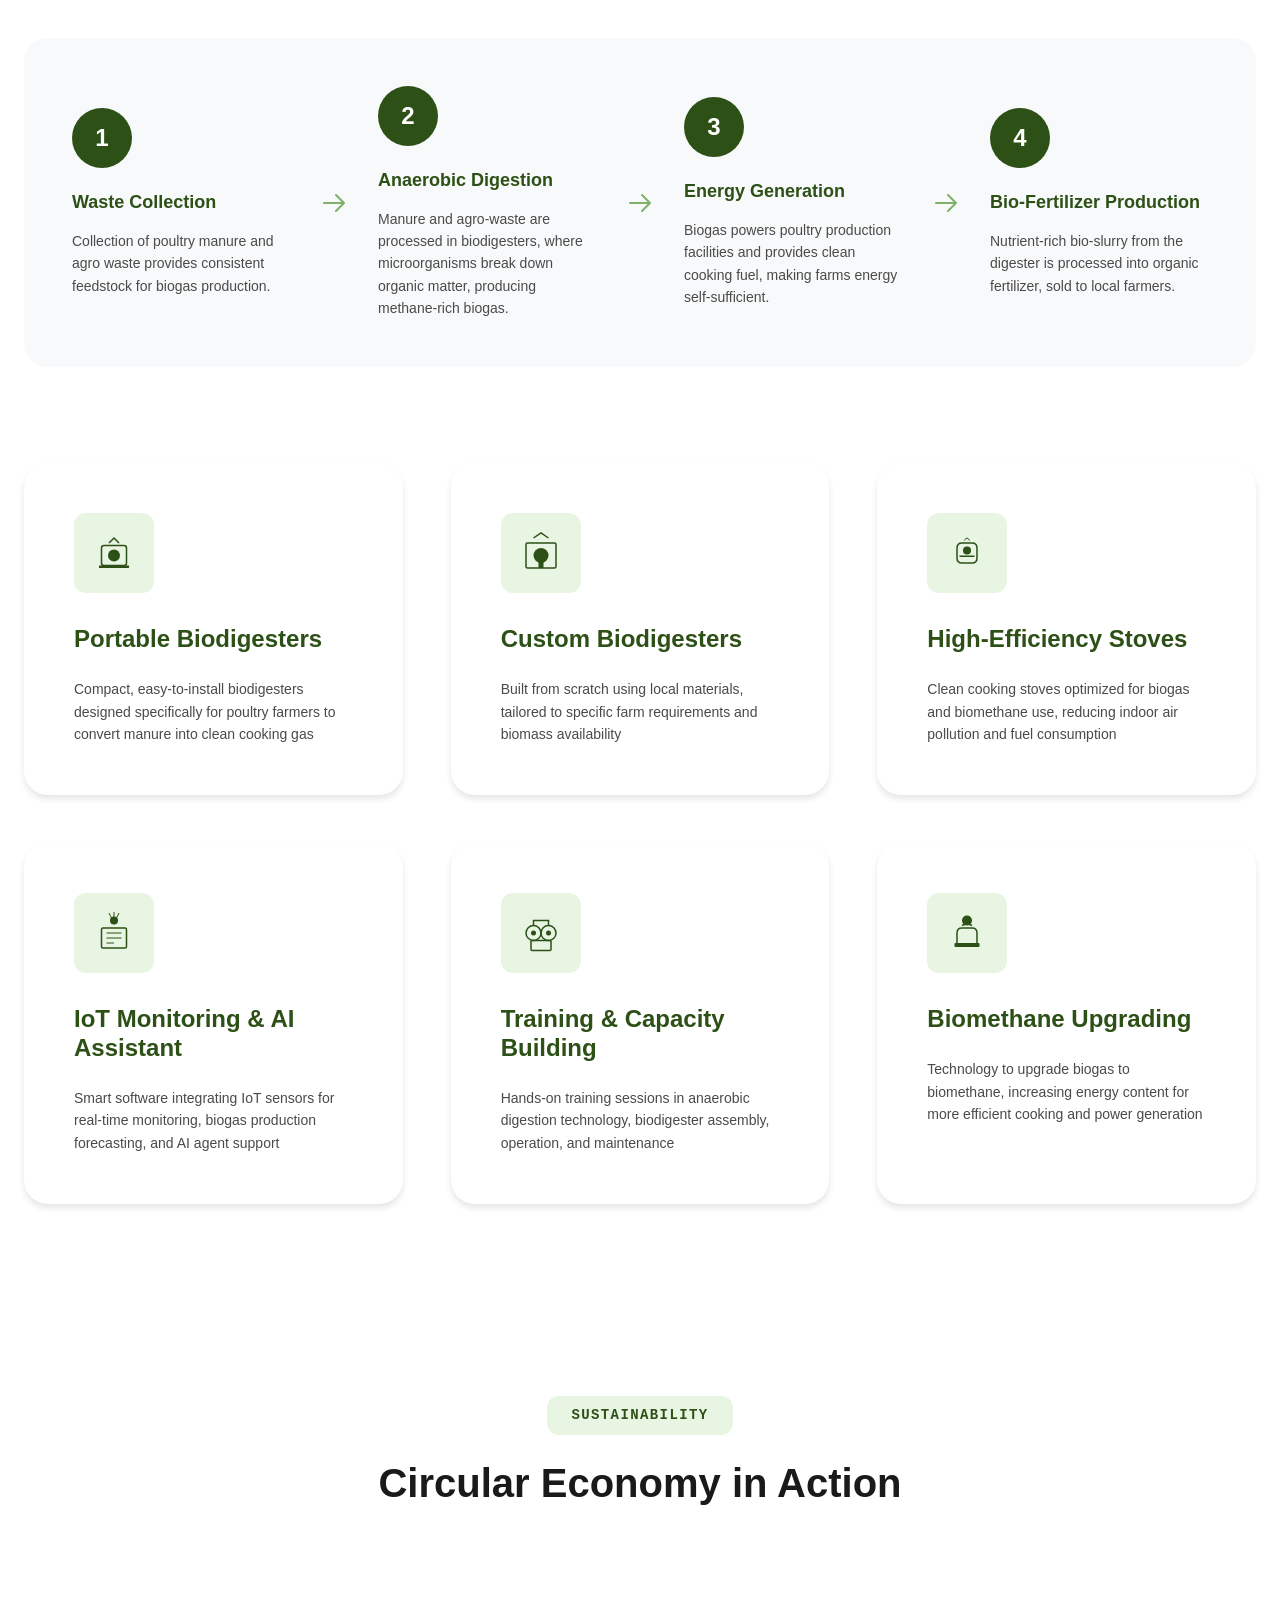
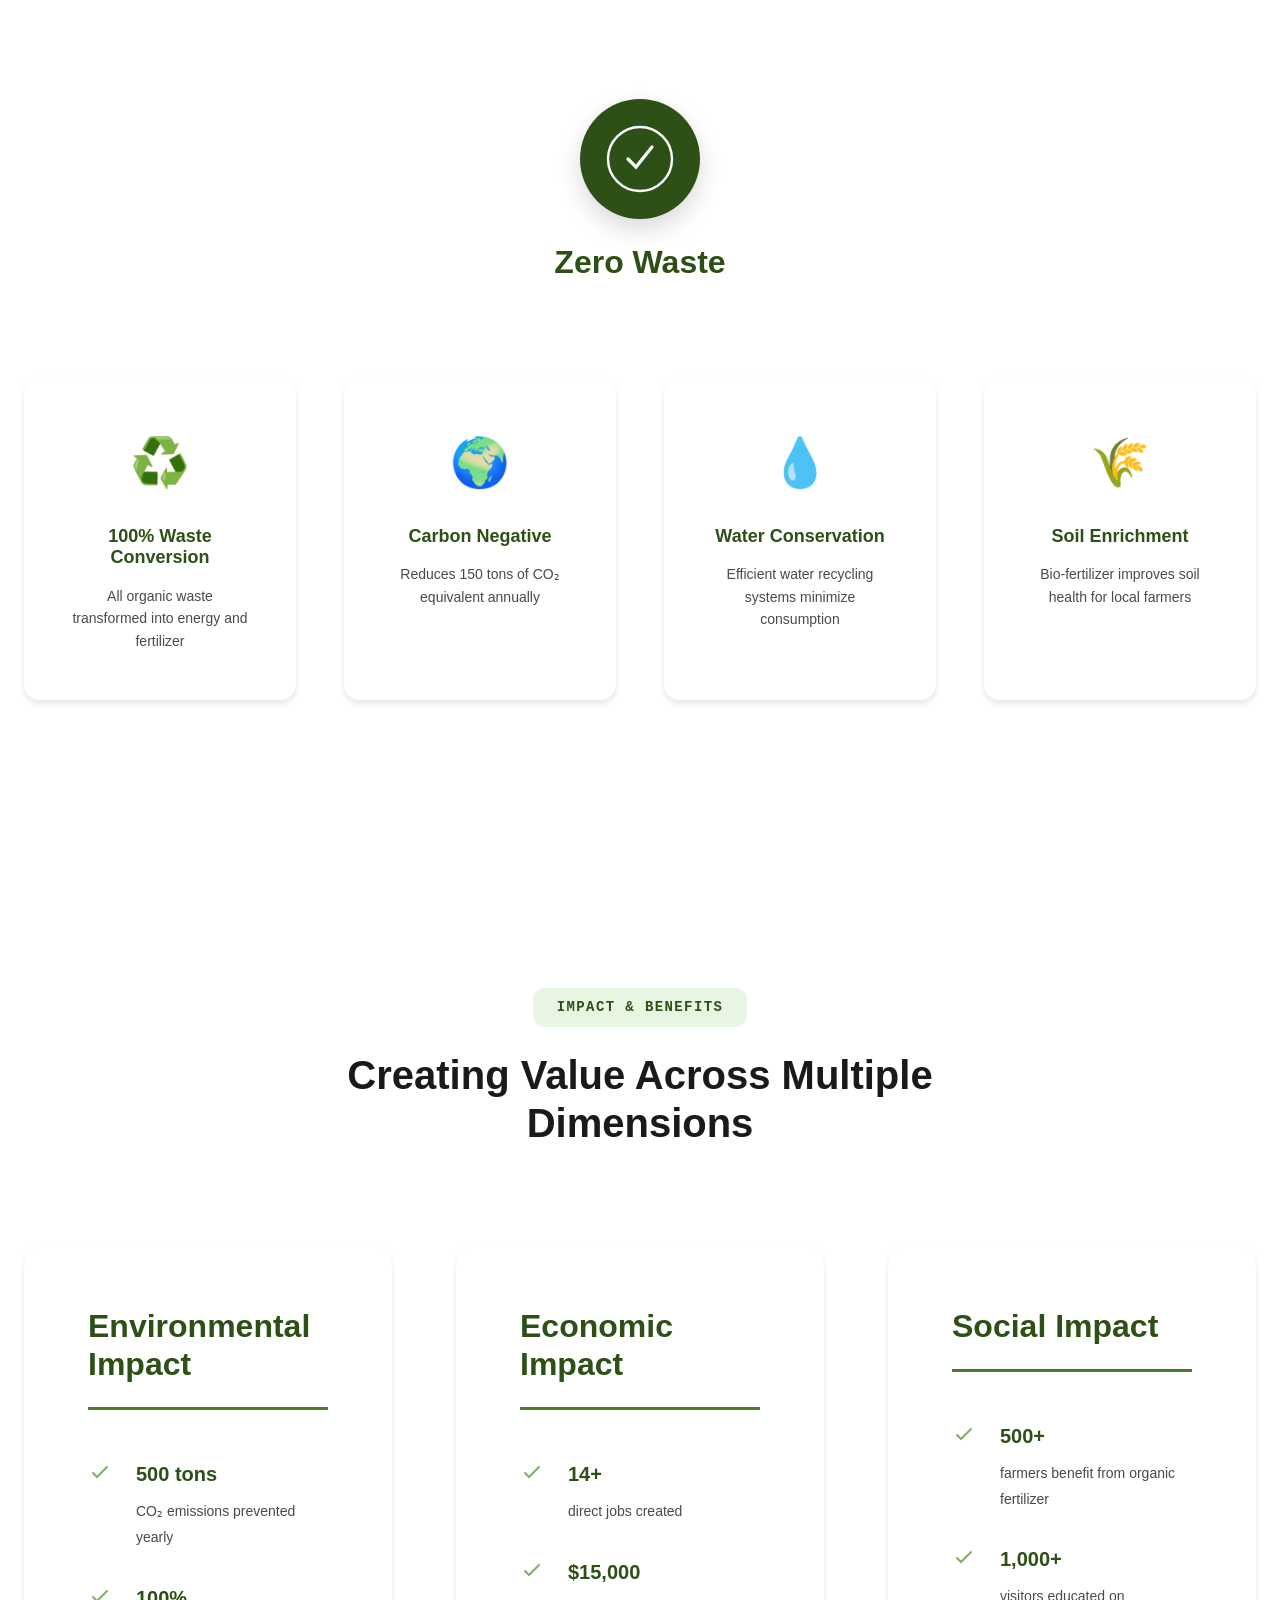
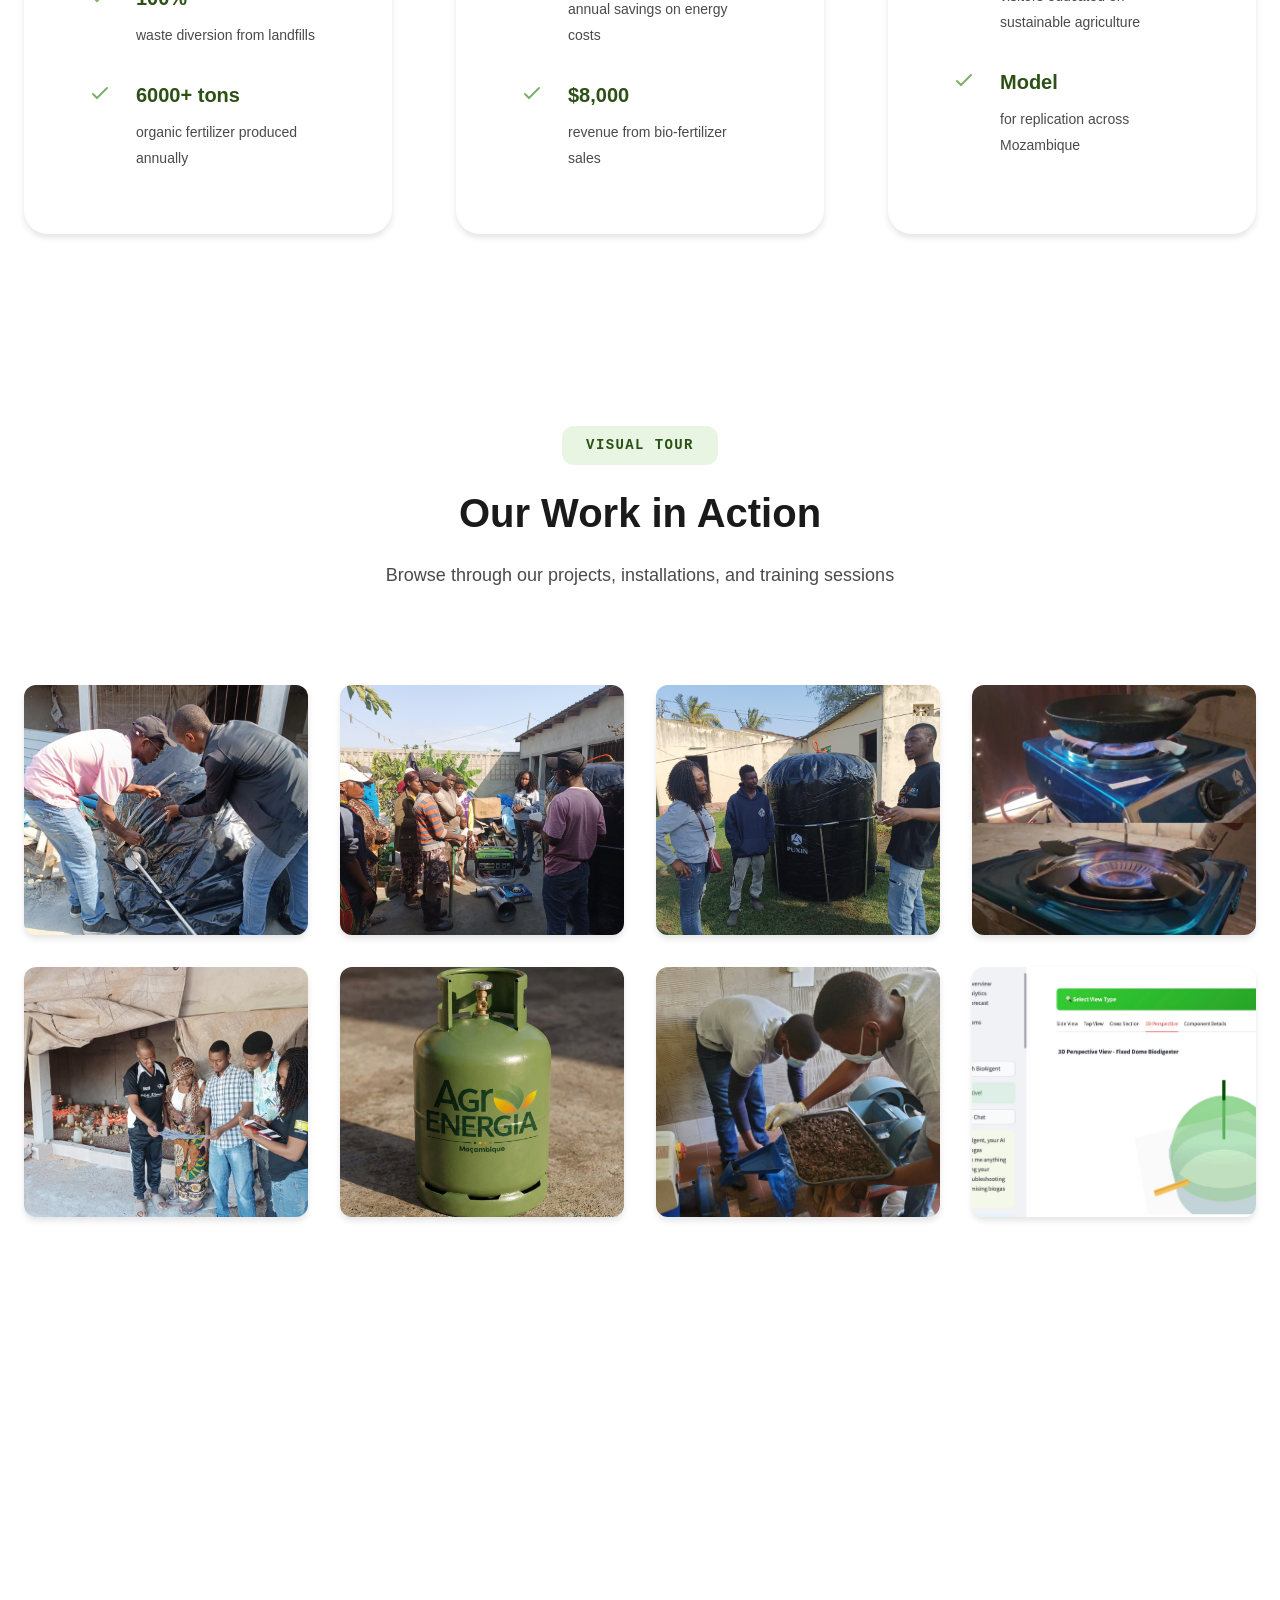
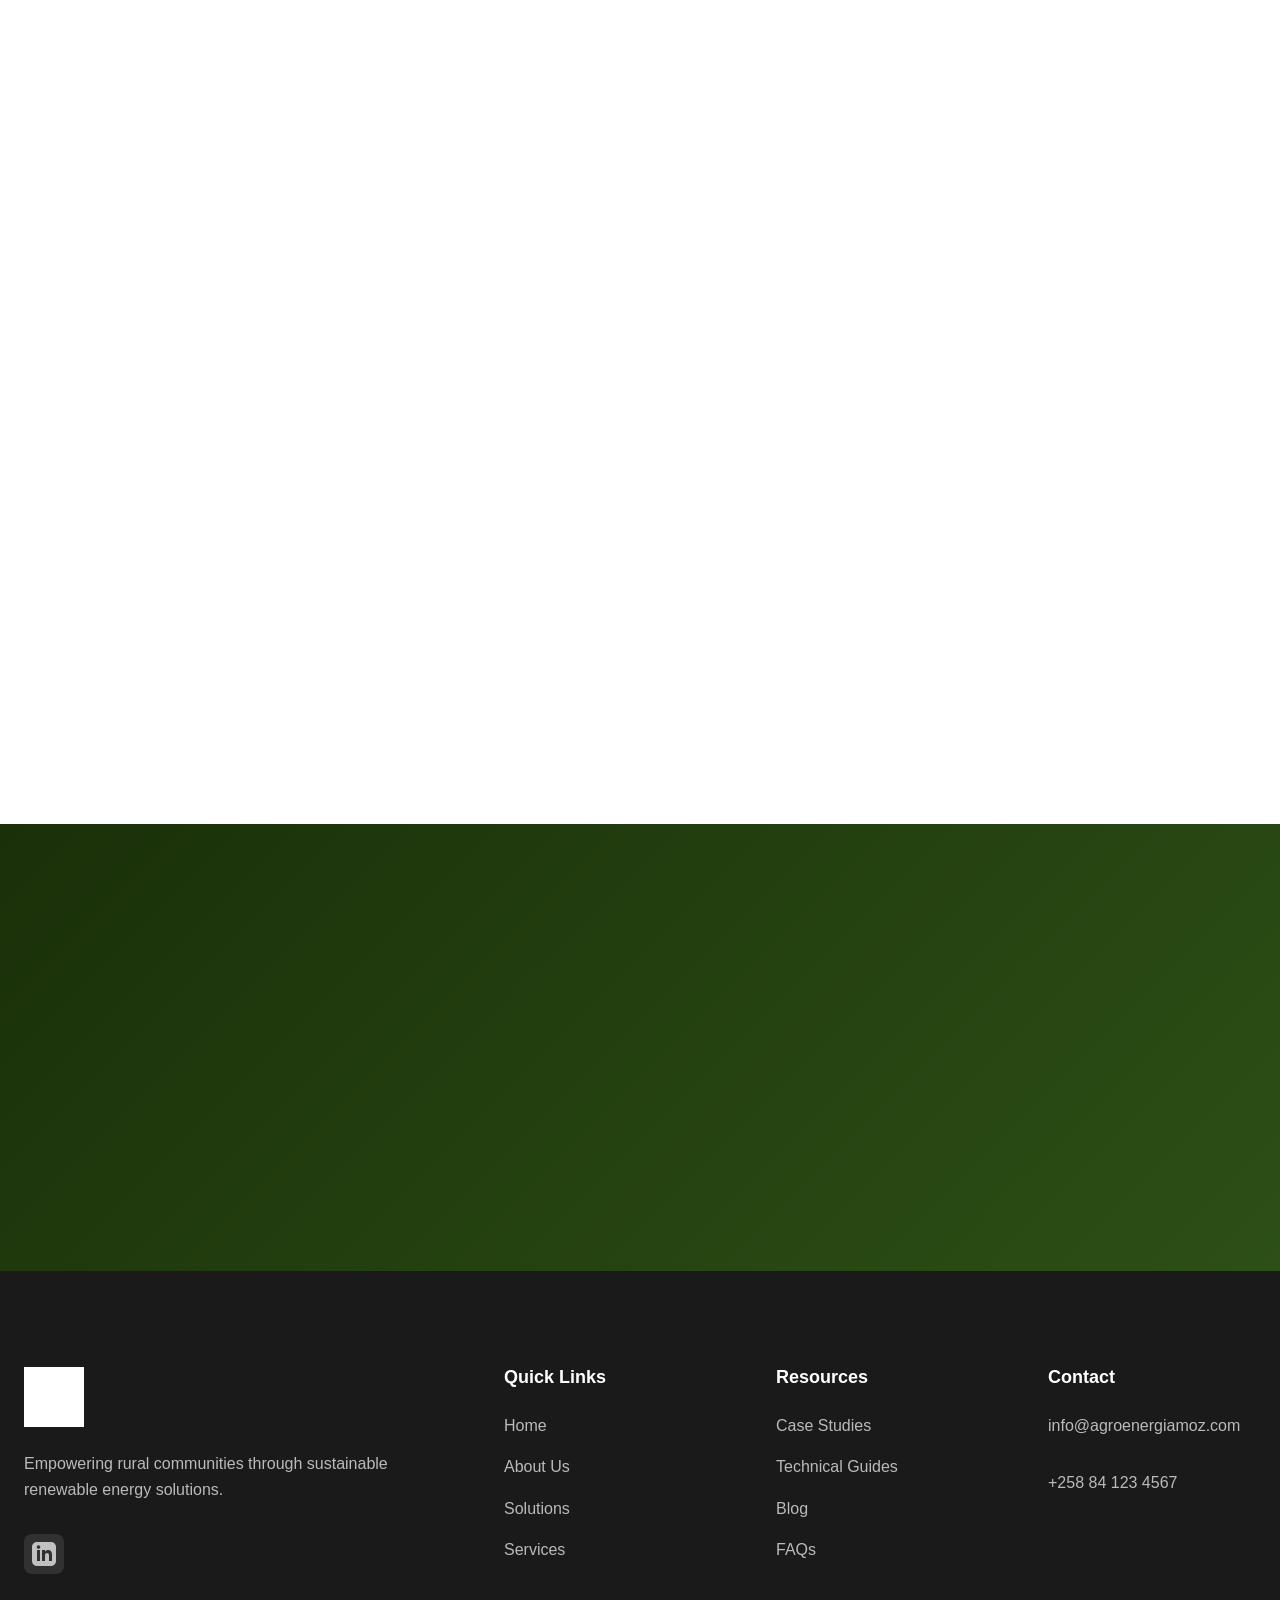
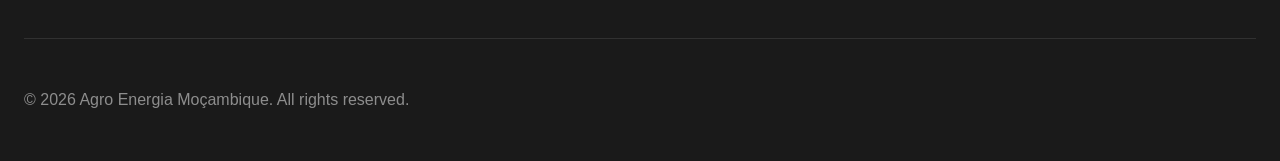
==== commit 7fe07d53: "Add files via upload" ====
--- a/green-poultry.html
+++ b/green-poultry.html
@@ -3,28 +3,47 @@
 <head>
     <meta charset="UTF-8">
     <meta name="viewport" content="width=device-width, initial-scale=1.0">
-    <title>Green Poultry Farm Moçambique | Agro Energia</title>
-    <link rel="stylesheet" href="styles.css">
+    <meta name="description" content="Green Poultry Farm Mozambique - Converting poultry waste into biogas and biofertilisers for sustainable energy solutions.">
+    <title>Green Poultry Farm Mozambique | Agro Energia</title>
+    
+    <!-- Preconnect for performance -->
     <link rel="preconnect" href="https://fonts.googleapis.com">
     <link rel="preconnect" href="https://fonts.gstatic.com" crossorigin>
-    <link href="https://fonts.googleapis.com/css2?family=Jost:wght@300;400;500;600;700&family=Crimson+Pro:wght@400;600;700&display=swap" rel="stylesheet">
+    
+    <!-- Fonts -->
+    <link href="https://fonts.googleapis.com/css2?family=Space+Mono:wght@400;700&family=DM+Sans:wght@400;500;700&family=Playfair+Display:wght@600;700;900&display=swap" rel="stylesheet">
+    
+    <!-- Stylesheets -->
+    <link rel="stylesheet" href="styles.css">
+    <link rel="stylesheet" href="green-poultry.css">
+    
+    <!-- Favicon -->
+    <link rel="icon" type="image/png" href="agro-logo.png">
 </head>
 <body class="green-poultry-page">
+    <!-- Skip to main content for accessibility -->
+    <a href="#main-content" class="skip-link">Skip to main content</a>
+    
     <!-- Language Toggle -->
-    <div class="language-toggle">
-        <button class="lang-btn active" data-lang="en">EN</button>
-        <button class="lang-btn" data-lang="pt">PT</button>
+    <div class="language-toggle" role="navigation" aria-label="Language Selection">
+        <button class="lang-btn active" data-lang="en" aria-label="English">EN</button>
+        <button class="lang-btn" data-lang="pt" aria-label="Português">PT</button>
     </div>
 
     <!-- Navigation -->
-    <nav class="navbar">
+    <nav class="navbar" role="navigation" aria-label="Main Navigation">
         <div class="container">
             <div class="nav-brand">
-                <a href="index.html">
+                <a href="index.html" aria-label="Back to Home">
                     <img src="agro-logo.png" alt="Agro Energia Logo" class="logo">
                 </a>
             </div>
-            <ul class="nav-menu">
+            <button class="hamburger" aria-label="Toggle menu" aria-expanded="false">
+                <span></span>
+                <span></span>
+                <span></span>
+            </button>
+            <ul class="nav-menu" role="list">
                 <li><a href="index.html" data-en="Home" data-pt="Início">Home</a></li>
                 <li><a href="#overview" data-en="Overview" data-pt="Visão Geral">Overview</a></li>
                 <li><a href="#technology" data-en="Technology" data-pt="Tecnologia">Technology</a></li>
@@ -32,61 +51,64 @@
                 <li><a href="#impact" data-en="Impact" data-pt="Impacto">Impact</a></li>
                 <li><a href="#gallery" data-en="Gallery" data-pt="Galeria">Gallery</a></li>
             </ul>
-            <div class="hamburger">
-                <span></span>
-                <span></span>
-                <span></span>
-            </div>
         </div>
     </nav>
 
-    <!-- Hero Section -->
-    <section class="project-hero">
-        <div class="project-hero-background"></div>
-        <div class="container">
+    <!-- Project Hero -->
+    <section class="project-hero" role="banner">
+        <div class="project-hero-background">
+            <div class="hero-gradient"></div>
+            <div class="hero-pattern"></div>
+        </div>
+        <main id="main-content" class="container">
             <div class="project-hero-content">
-                <div class="project-logo-large">
-                    <img src="GPFlogofull.jpg" alt="Green Poultry Farm Logo">
-                </div>
-                <h1 data-en="Green Poultry Farm Mozambique" data-pt="Green Poultry Farm Moçambique">Green Poultry Farm Mozambique</h1>
-                <p class="project-tagline" data-en="Converting Poultry Waste into Biogas and Biofertilisers" data-pt="Convertendo Resíduos Avícolas em Biogás e Biofertilizantes Orgânicos">
+                <div class="project-logo-container">
+                    <img src="GPFlogofull.jpg" alt="Green Poultry Farm Logo" class="project-logo">
+                </div>
+                <h1 data-en="Green Poultry Farm Mozambique" data-pt="Green Poultry Farm Moçambique">
+                    Green Poultry Farm Mozambique
+                </h1>
+                <p class="project-tagline" data-en="Converting Poultry Waste into Biogas and Biofertilisers" data-pt="Convertendo Resíduos Avícolas em Biogás e Biofertilizantes">
                     Converting Poultry Waste into Biogas and Biofertilisers
                 </p>
             </div>
-        </div>
-    </section>
-
-<!-- Overview Section -->
-    <section id="overview" class="project-overview">
+        </main>
+    </section>
+
+    <!-- Overview Section -->
+    <section id="overview" class="project-overview section-padding">
         <div class="container">
             <div class="overview-grid">
-                <div class="overview-content">
+                <div class="overview-content fade-in">
                     <span class="section-tag" data-en="Project Overview" data-pt="Visão Geral do Projeto">Project Overview</span>
-                    <h2 data-en="Transforming Poultry Manure into Clean Energy" data-pt="Transformando Resíduos Avícolas em de Energia Limpa">
+                    <h2 data-en="Transforming Poultry Waste into Clean Energy Solutions" data-pt="Transformando Resíduos Avícolas em Soluções de Energia Limpa">
                         Transforming Poultry Waste into Clean Energy Solutions
                     </h2>
-                    <p data-en="Green Poultry Farm Mozambique is a social project that partners with poultry farmers to convert poultry manure into biogas and biofertilisers. By promoting a circular economy within the poultry sector, the project provides sustainable energy in the form of biogas to smallholder poultry farmers in rural Mozambique. This approach helps farmers reduce production costs, improve waste management, and generate additional income by selling biofertilisers to local farmers. Our comprehensive offering includes portable biodigesters for poultry farmers, custom-built biodigesters using local materials, high-efficiency cooking stoves, IoT-integrated monitoring software with AI-powered assistance, and hands-on training in anaerobic digestion technology, biodigester assembly, and handling." data-pt="A Green Poultry Farm Moçambique é um projeto social que estabelece parcerias com avicultores para converter o estrume de aves em biogás e biofertilizantes. Ao promover uma economia circular no sector avícola, o projecto fornece energia sustentável sob a forma de biogás aos pequenos produtores de aves nas zonas rurais de Moçambique. Esta abordagem ajuda os agricultores a reduzir os custos de produção, a melhorar a gestão de resíduos e a gerar rendimentos adicionais com a venda de biofertilizantes aos agricultores locais. Nossa oferta abrangente inclui biodigestores portáteis para avicultores, biodigestores construídos sob medida usando materiais locais, fogões de alta eficiência, software de monitoramento integrado com IoT e assistência com inteligência artificial, e treinamento prático em tecnologia de digestão anaeróbica, montagem e manuseio de biodigestores."> 
-                        Green Poultry Farm Moçambique specializes in converting poultry manure into biogas and biofertilizers, creating sustainable energy solutions for rural communities. We upgrade biogas to biomethane for clean cooking and small-scale energy generation, empowering poultry farmers and local communities with renewable energy access.
-                    </p>
-                    <p data-en="Our comprehensive offering includes portable biodigesters for poultry farmers, custom-built biodigesters using local materials, high-efficiency cooking stoves, IoT-integrated monitoring software with AI-powered assistance, and hands-on training in anaerobic digestion technology, biodigester assembly, and handling." data-pt="Nossa oferta abrangente inclui biodigestores portáteis para avicultores, biodigestores construídos sob medida usando materiais locais, fogões de alta eficiência, software de monitoramento integrado com IoT e assistência com inteligência artificial, e treinamento prático em tecnologia de digestão anaeróbica, montagem e manuseio de biodigestores.">
+                    <p data-en="Green Poultry Farm Mozambique is a social project that partners with poultry farmers to convert poultry manure into biogas and biofertilisers. By promoting a circular economy within the poultry sector, the project provides sustainable energy in the form of biogas to smallholder poultry farmers in rural Mozambique." data-pt="A Green Poultry Farm Moçambique é um projeto social que estabelece parcerias com avicultores para converter esterco de aves em biogás e biofertilizantes.">
+                        Green Poultry Farm Mozambique is a social project that partners with poultry farmers to convert poultry manure into biogas and biofertilisers. By promoting a circular economy within the poultry sector, the project provides sustainable energy in the form of biogas to smallholder poultry farmers in rural Mozambique.
+                    </p>
+                    <p data-en="This approach helps farmers reduce production costs, improve waste management, and generate additional income by selling biofertilisers to local farmers." data-pt="Esta abordagem ajuda os agricultores a reduzir custos de produção, melhorar a gestão de resíduos e gerar renda adicional.">
+                        This approach helps farmers reduce production costs, improve waste management, and generate additional income by selling biofertilisers to local farmers.
+                    </p>
+                    <p data-en="Our comprehensive offering includes portable biodigesters for poultry farmers, custom-built biodigesters using local materials, high-efficiency cooking stoves, IoT-integrated monitoring software with AI-powered assistance, and hands-on training in anaerobic digestion technology, biodigester assembly, and handling." data-pt="Nossa oferta inclui biodigestores portáteis, biodigestores personalizados, fogões eficientes, software IoT com IA e treinamento prático.">
                         Our comprehensive offering includes portable biodigesters for poultry farmers, custom-built biodigesters using local materials, high-efficiency cooking stoves, IoT-integrated monitoring software with AI-powered assistance, and hands-on training in anaerobic digestion technology, biodigester assembly, and handling.
                     </p>
                 </div>
-                <div class="overview-stats">
-                    <div class="stat-box">
-                        <div class="stat-number">40+</div>
+                <div class="overview-stats fade-in">
+                    <div class="stat-box" data-count="40">
+                        <div class="stat-number">0+</div>
                         <div class="stat-label" data-en="Biodigesters Installed" data-pt="Biodigestores Instalados">Biodigesters Installed</div>
                     </div>
-                    <div class="stat-box">
-                        <div class="stat-number">80+</div>
+                    <div class="stat-box" data-count="80">
+                        <div class="stat-number">0+</div>
                         <div class="stat-label" data-en="Farmers Trained" data-pt="Avicultores Treinados">Farmers Trained</div>
                     </div>
-                    <div class="stat-box">
-                        <div class="stat-number">130+</div>
-                        <div class="stat-label" data-en="Clean Cooking Stoves Installed" data-pt="Fogões de Cozinha Limpa Instalados">Clean Cooking Energy</div>
-                    </div>
-                    <div class="stat-box">
-                        <div class="stat-number">15</div>
+                    <div class="stat-box" data-count="130">
+                        <div class="stat-number">0+</div>
+                        <div class="stat-label" data-en="Clean Cooking Energy" data-pt="Energia de Cozinha Limpa">Clean Cooking Energy</div>
+                    </div>
+                    <div class="stat-box" data-count="15">
+                        <div class="stat-number">0</div>
                         <div class="stat-label" data-en="Communities Served" data-pt="Comunidades Servidas">Communities Served</div>
                     </div>
                 </div>
@@ -94,61 +116,72 @@
         </div>
     </section>
 
-
     <!-- Technology Section -->
-    <section id="technology" class="project-technology">
-        <div class="container">
-            <div class="section-header">
+    <section id="technology" class="project-technology section-padding">
+        <div class="container">
+            <div class="section-header fade-in">
                 <span class="section-tag" data-en="Technology & Innovation" data-pt="Tecnologia e Inovação">Technology & Innovation</span>
                 <h2 class="section-title" data-en="Integrated Biogas Systems" data-pt="Sistemas Integrados de Biogás">
                     Integrated Biogas Systems
                 </h2>
             </div>
             
-            <div class="technology-process">
+            <div class="technology-process fade-in">
                 <div class="process-step">
                     <div class="step-number">1</div>
                     <div class="step-content">
                         <h3 data-en="Waste Collection" data-pt="Coleta de Resíduos">Waste Collection</h3>
-                        <p data-en="Collection of poultry manure and agro waste provides consistent feedstock for biogas production." data-pt="Coleta de esterco avícola e resíduos orgânicos agrícolas fornece matéria-prima consistente para produção de biogás.">
+                        <p data-en="Collection of poultry manure and agro waste provides consistent feedstock for biogas production." data-pt="Coleta de esterco avícola e resíduos fornece matéria-prima para produção de biogás.">
                             Collection of poultry manure and agro waste provides consistent feedstock for biogas production.
                         </p>
                     </div>
                 </div>
-                <div class="process-arrow">→</div>
+                <div class="process-arrow">
+                    <svg width="40" height="40" viewBox="0 0 40 40" fill="none">
+                        <path d="M10 20h20m0 0l-8-8m8 8l-8 8" stroke="currentColor" stroke-width="2" stroke-linecap="round"/>
+                    </svg>
+                </div>
                 <div class="process-step">
                     <div class="step-number">2</div>
                     <div class="step-content">
                         <h3 data-en="Anaerobic Digestion" data-pt="Digestão Anaeróbica">Anaerobic Digestion</h3>
-                        <p data-en="Manure and agro-waste are processed in biodigesters, where microorganisms break down organic matter, producing methane-rich biogas." data-pt="O estrume e os resíduos agrícolas são processados ​​em biodigestores, onde os microrganismos decompõem a matéria orgânica, produzindo biogás rico em metano.">
+                        <p data-en="Manure and agro-waste are processed in biodigesters, where microorganisms break down organic matter, producing methane-rich biogas." data-pt="O esterco é processado em biodigestores, produzindo biogás rico em metano.">
                             Manure and agro-waste are processed in biodigesters, where microorganisms break down organic matter, producing methane-rich biogas.
                         </p>
                     </div>
                 </div>
-                <div class="process-arrow">→</div>
+                <div class="process-arrow">
+                    <svg width="40" height="40" viewBox="0 0 40 40" fill="none">
+                        <path d="M10 20h20m0 0l-8-8m8 8l-8 8" stroke="currentColor" stroke-width="2" stroke-linecap="round"/>
+                    </svg>
+                </div>
                 <div class="process-step">
                     <div class="step-number">3</div>
                     <div class="step-content">
                         <h3 data-en="Energy Generation" data-pt="Geração de Energia">Energy Generation</h3>
-                        <p data-en="Biogas powers poultry production facilities through electricity generation and is also used for clean cooking fuel, making farms energy self-sufficient while reducing waste management costs." data-pt="O biogás alimenta as instalações de produção avícola através da geração de eletricidade e é também utilizado como combustível limpo para cozinhar, tornando as explorações agrícolas autossuficientes em termos energéticos e reduzindo os custos de gestão de resíduos.">
-                            Biogas powers poultry production facilities through electricity generation and is also used for clean cooking fuel, making farms energy self-sufficient while reducing waste management costs.
-                        </p>
-                    </div>
-                </div>
-                <div class="process-arrow">→</div>
+                        <p data-en="Biogas powers poultry production facilities and provides clean cooking fuel, making farms energy self-sufficient." data-pt="O biogás alimenta instalações e fornece combustível limpo.">
+                            Biogas powers poultry production facilities and provides clean cooking fuel, making farms energy self-sufficient.
+                        </p>
+                    </div>
+                </div>
+                <div class="process-arrow">
+                    <svg width="40" height="40" viewBox="0 0 40 40" fill="none">
+                        <path d="M10 20h20m0 0l-8-8m8 8l-8 8" stroke="currentColor" stroke-width="2" stroke-linecap="round"/>
+                    </svg>
+                </div>
                 <div class="process-step">
                     <div class="step-number">4</div>
                     <div class="step-content">
-                        <h3 data-en="Bio-Fertilizer Production" data-pt="Produção de Bio-Fertilizante">Bio-Fertilizer Production</h3>
-                        <p data-en="Nutrient-rich bio-slurry from the digester is processed into organic fertilizer, sold to local farmers for crop production." data-pt="Bio-slurry rico em nutrientes do digestor é processado em fertilizante orgânico, vendido a agricultores locais para produção de culturas.">
-                            Nutrient-rich bio-slurry from the digester is processed into organic fertilizer, sold to local farmers for crop production.
+                        <h3 data-en="Bio-Fertilizer Production" data-pt="Produção de Biofertilizante">Bio-Fertilizer Production</h3>
+                        <p data-en="Nutrient-rich bio-slurry from the digester is processed into organic fertilizer, sold to local farmers." data-pt="Bio-slurry rico em nutrientes é processado em fertilizante orgânico.">
+                            Nutrient-rich bio-slurry from the digester is processed into organic fertilizer, sold to local farmers.
                         </p>
                     </div>
                 </div>
             </div>
 
             <div class="tech-features">
-                <div class="tech-card">
+                <div class="tech-card fade-in">
                     <div class="tech-icon">
                         <svg viewBox="0 0 100 100" xmlns="http://www.w3.org/2000/svg">
                             <rect x="25" y="35" width="50" height="40" rx="5" fill="none" stroke="currentColor" stroke-width="3"/>
@@ -158,11 +191,11 @@
                         </svg>
                     </div>
                     <h4 data-en="Portable Biodigesters" data-pt="Biodigestores Portáteis">Portable Biodigesters</h4>
-                    <p data-en="Compact, easy-to-install biodigesters designed specifically for poultry farmers to convert manure into clean cooking gas" data-pt="Biodigestores compactos e fáceis de instalar projetados especificamente para avicultores converterem esterco em gás de cozinha limpo">
+                    <p data-en="Compact, easy-to-install biodigesters designed specifically for poultry farmers to convert manure into clean cooking gas" data-pt="Biodigestores compactos projetados para avicultores.">
                         Compact, easy-to-install biodigesters designed specifically for poultry farmers to convert manure into clean cooking gas
                     </p>
                 </div>
-                <div class="tech-card">
+                <div class="tech-card fade-in">
                     <div class="tech-icon">
                         <svg viewBox="0 0 100 100" xmlns="http://www.w3.org/2000/svg">
                             <rect x="20" y="30" width="60" height="50" rx="3" fill="none" stroke="currentColor" stroke-width="3"/>
@@ -172,11 +205,11 @@
                         </svg>
                     </div>
                     <h4 data-en="Custom Biodigesters" data-pt="Biodigestores Personalizados">Custom Biodigesters</h4>
-                    <p data-en="Built from scratch using local materials, tailored to specific farm requirements and biomass availability" data-pt="Construídos do zero usando materiais locais, adaptados aos requisitos específicos da fazenda e disponibilidade de biomassa">
+                    <p data-en="Built from scratch using local materials, tailored to specific farm requirements and biomass availability" data-pt="Construídos com materiais locais, adaptados aos requisitos da fazenda.">
                         Built from scratch using local materials, tailored to specific farm requirements and biomass availability
                     </p>
                 </div>
-                <div class="tech-card">
+                <div class="tech-card fade-in">
                     <div class="tech-icon">
                         <svg viewBox="0 0 100 100" xmlns="http://www.w3.org/2000/svg">
                             <path d="M30 60 L30 40 Q30 30, 40 30 L60 30 Q70 30, 70 40 L70 60 Q70 70, 60 70 L40 70 Q30 70, 30 60" fill="none" stroke="currentColor" stroke-width="3"/>
@@ -186,11 +219,11 @@
                         </svg>
                     </div>
                     <h4 data-en="High-Efficiency Stoves" data-pt="Fogões de Alta Eficiência">High-Efficiency Stoves</h4>
-                    <p data-en="Clean cooking stoves optimized for biogas and biomethane use, reducing indoor air pollution and fuel consumption" data-pt="Fogões de cozinha limpa otimizados para uso de biogás e biometano, reduzindo poluição do ar interno e consumo de combustível">
+                    <p data-en="Clean cooking stoves optimized for biogas and biomethane use, reducing indoor air pollution and fuel consumption" data-pt="Fogões limpos otimizados para biogás.">
                         Clean cooking stoves optimized for biogas and biomethane use, reducing indoor air pollution and fuel consumption
                     </p>
                 </div>
-                <div class="tech-card">
+                <div class="tech-card fade-in">
                     <div class="tech-icon">
                         <svg viewBox="0 0 100 100" xmlns="http://www.w3.org/2000/svg">
                             <rect x="25" y="40" width="50" height="40" rx="3" fill="none" stroke="currentColor" stroke-width="3"/>
@@ -200,11 +233,11 @@
                         </svg>
                     </div>
                     <h4 data-en="IoT Monitoring & AI Assistant" data-pt="Monitoramento IoT e Assistente IA">IoT Monitoring & AI Assistant</h4>
-                    <p data-en="Smart software integrating IoT sensors for real-time monitoring, biogas production forecasting, and AI agent support for farmers" data-pt="Software inteligente integrando sensores IoT para monitoramento em tempo real, previsão de produção de biogás e suporte de agente IA para agricultores">
-                        Smart software integrating IoT sensors for real-time monitoring, biogas production forecasting, and AI agent support for farmers
-                    </p>
-                </div>
-                <div class="tech-card">
+                    <p data-en="Smart software integrating IoT sensors for real-time monitoring, biogas production forecasting, and AI agent support" data-pt="Software inteligente com sensores IoT para monitoramento em tempo real.">
+                        Smart software integrating IoT sensors for real-time monitoring, biogas production forecasting, and AI agent support
+                    </p>
+                </div>
+                <div class="tech-card fade-in">
                     <div class="tech-icon">
                         <svg viewBox="0 0 100 100" xmlns="http://www.w3.org/2000/svg">
                             <circle cx="35" cy="50" r="15" fill="none" stroke="currentColor" stroke-width="3"/>
@@ -216,11 +249,11 @@
                         </svg>
                     </div>
                     <h4 data-en="Training & Capacity Building" data-pt="Treinamento e Capacitação">Training & Capacity Building</h4>
-                    <p data-en="Hands-on training sessions in anaerobic digestion technology, biodigester assembly, operation, and maintenance" data-pt="Sessões de treinamento prático em tecnologia de digestão anaeróbica, montagem, operação e manutenção de biodigestores">
+                    <p data-en="Hands-on training sessions in anaerobic digestion technology, biodigester assembly, operation, and maintenance" data-pt="Treinamento prático em tecnologia de digestão anaeróbica.">
                         Hands-on training sessions in anaerobic digestion technology, biodigester assembly, operation, and maintenance
                     </p>
                 </div>
-                <div class="tech-card">
+                <div class="tech-card fade-in">
                     <div class="tech-icon">
                         <svg viewBox="0 0 100 100" xmlns="http://www.w3.org/2000/svg">
                             <path d="M30 70 L30 50 Q30 40, 40 40 L60 40 Q70 40, 70 50 L70 70" fill="none" stroke="currentColor" stroke-width="3"/>
@@ -230,7 +263,7 @@
                         </svg>
                     </div>
                     <h4 data-en="Biomethane Upgrading" data-pt="Melhoria de Biometano">Biomethane Upgrading</h4>
-                    <p data-en="Technology to upgrade biogas to biomethane, increasing energy content for more efficient cooking and power generation" data-pt="Tecnologia para melhorar biogás para biometano, aumentando o conteúdo energético para cozinha e geração de energia mais eficientes">
+                    <p data-en="Technology to upgrade biogas to biomethane, increasing energy content for more efficient cooking and power generation" data-pt="Tecnologia para melhorar biogás para biometano.">
                         Technology to upgrade biogas to biomethane, increasing energy content for more efficient cooking and power generation
                     </p>
                 </div>
@@ -239,16 +272,16 @@
     </section>
 
     <!-- Sustainability Section -->
-    <section id="sustainability" class="project-sustainability">
-        <div class="container">
-            <div class="section-header">
+    <section id="sustainability" class="project-sustainability section-padding">
+        <div class="container">
+            <div class="section-header fade-in">
                 <span class="section-tag" data-en="Sustainability" data-pt="Sustentabilidade">Sustainability</span>
                 <h2 class="section-title" data-en="Circular Economy in Action" data-pt="Economia Circular em Ação">
                     Circular Economy in Action
                 </h2>
             </div>
             
-            <div class="sustainability-diagram">
+            <div class="sustainability-diagram fade-in">
                 <div class="diagram-center">
                     <div class="center-icon">
                         <svg viewBox="0 0 100 100" xmlns="http://www.w3.org/2000/svg">
@@ -262,28 +295,28 @@
                     <div class="sustainability-item">
                         <div class="item-icon">♻️</div>
                         <h4 data-en="100% Waste Conversion" data-pt="100% Conversão de Resíduos">100% Waste Conversion</h4>
-                        <p data-en="All organic waste transformed into energy and biofertiliser" data-pt="Todos os resíduos orgânicos transformados em energia e biofertilizante">
+                        <p data-en="All organic waste transformed into energy and fertilizer" data-pt="Todos os resíduos transformados em energia e fertilizante">
                             All organic waste transformed into energy and fertilizer
                         </p>
                     </div>
                     <div class="sustainability-item">
                         <div class="item-icon">🌍</div>
                         <h4 data-en="Carbon Negative" data-pt="Carbono Negativo">Carbon Negative</h4>
-                        <p data-en="Reduces 500 tons of CO₂ equivalent annually" data-pt="Reduz 500 toneladas de CO₂ equivalente anualmente">
+                        <p data-en="Reduces 150 tons of CO₂ equivalent annually" data-pt="Reduz 150 toneladas de CO₂ anualmente">
                             Reduces 150 tons of CO₂ equivalent annually
                         </p>
                     </div>
                     <div class="sustainability-item">
                         <div class="item-icon">💧</div>
                         <h4 data-en="Water Conservation" data-pt="Conservação de Água">Water Conservation</h4>
-                        <p data-en="Efficient water recycling systems minimize consumption" data-pt="Sistemas eficientes de reciclagem de água minimizam o consumo">
+                        <p data-en="Efficient water recycling systems minimize consumption" data-pt="Sistemas eficientes de reciclagem minimizam consumo">
                             Efficient water recycling systems minimize consumption
                         </p>
                     </div>
                     <div class="sustainability-item">
                         <div class="item-icon">🌾</div>
                         <h4 data-en="Soil Enrichment" data-pt="Enriquecimento do Solo">Soil Enrichment</h4>
-                        <p data-en="Biofertiliser improves soil health for local farmers" data-pt="Biofertilizante melhora a saúde do solo para agricultores locais">
+                        <p data-en="Bio-fertilizer improves soil health for local farmers" data-pt="Biofertilizante melhora a saúde do solo">
                             Bio-fertilizer improves soil health for local farmers
                         </p>
                     </div>
@@ -293,9 +326,9 @@
     </section>
 
     <!-- Impact Section -->
-    <section id="impact" class="project-impact">
-        <div class="container">
-            <div class="section-header">
+    <section id="impact" class="project-impact section-padding">
+        <div class="container">
+            <div class="section-header fade-in">
                 <span class="section-tag" data-en="Impact & Benefits" data-pt="Impacto e Benefícios">Impact & Benefits</span>
                 <h2 class="section-title" data-en="Creating Value Across Multiple Dimensions" data-pt="Criando Valor em Múltiplas Dimensões">
                     Creating Value Across Multiple Dimensions
@@ -303,56 +336,101 @@
             </div>
 
             <div class="impact-grid">
-                <div class="impact-category">
+                <div class="impact-category fade-in">
                     <h3 data-en="Environmental Impact" data-pt="Impacto Ambiental">Environmental Impact</h3>
                     <div class="impact-list">
                         <div class="impact-item">
-                            <strong>500 tons</strong>
-                            <span data-en="CO₂ emissions prevented yearly" data-pt="emissões de CO₂ evitadas anualmente">CO₂ emissions prevented yearly</span>
-                        </div>
-                        <div class="impact-item">
-                            <strong>100%</strong>
-                            <span data-en="waste diversion from landfills" data-pt="desvio de resíduos de aterros">waste diversion from landfills</span>
-                        </div>
-                        <div class="impact-item">
-                            <strong>6000+ tons</strong>
-                            <span data-en="organic fertilizer produced annually" data-pt="fertilizante orgânico produzido anualmente">organic fertilizer produced annually</span>
-                        </div>
-                    </div>
-                </div>
-
-                <div class="impact-category">
+                            <svg width="24" height="24" viewBox="0 0 24 24" fill="none">
+                                <path d="M5 13l4 4L19 7" stroke="currentColor" stroke-width="2" stroke-linecap="round"/>
+                            </svg>
+                            <div>
+                                <strong>500 tons</strong>
+                                <span data-en="CO₂ emissions prevented yearly" data-pt="emissões de CO₂ evitadas anualmente">CO₂ emissions prevented yearly</span>
+                            </div>
+                        </div>
+                        <div class="impact-item">
+                            <svg width="24" height="24" viewBox="0 0 24 24" fill="none">
+                                <path d="M5 13l4 4L19 7" stroke="currentColor" stroke-width="2" stroke-linecap="round"/>
+                            </svg>
+                            <div>
+                                <strong>100%</strong>
+                                <span data-en="waste diversion from landfills" data-pt="desvio de resíduos de aterros">waste diversion from landfills</span>
+                            </div>
+                        </div>
+                        <div class="impact-item">
+                            <svg width="24" height="24" viewBox="0 0 24 24" fill="none">
+                                <path d="M5 13l4 4L19 7" stroke="currentColor" stroke-width="2" stroke-linecap="round"/>
+                            </svg>
+                            <div>
+                                <strong>6000+ tons</strong>
+                                <span data-en="organic fertilizer produced annually" data-pt="fertilizante orgânico produzido anualmente">organic fertilizer produced annually</span>
+                            </div>
+                        </div>
+                    </div>
+                </div>
+
+                <div class="impact-category fade-in">
                     <h3 data-en="Economic Impact" data-pt="Impacto Económico">Economic Impact</h3>
                     <div class="impact-list">
                         <div class="impact-item">
-                            <strong>14+</strong>
-                            <span data-en="direct jobs created" data-pt="empregos diretos criados">direct jobs created</span>
-                        </div>
-                        <div class="impact-item">
-                            <strong>$15,000</strong>
-                            <span data-en="annual savings on energy costs" data-pt="economia anual em custos de energia">annual savings on energy costs</span>
-                        </div>
-                        <div class="impact-item">
-                            <strong>$8,000</strong>
-                            <span data-en="revenue from bio-fertilizer sales" data-pt="receita de vendas de bio-fertilizante">revenue from bio-fertilizer sales</span>
-                        </div>
-                    </div>
-                </div>
-
-                <div class="impact-category">
+                            <svg width="24" height="24" viewBox="0 0 24 24" fill="none">
+                                <path d="M5 13l4 4L19 7" stroke="currentColor" stroke-width="2" stroke-linecap="round"/>
+                            </svg>
+                            <div>
+                                <strong>14+</strong>
+                                <span data-en="direct jobs created" data-pt="empregos diretos criados">direct jobs created</span>
+                            </div>
+                        </div>
+                        <div class="impact-item">
+                            <svg width="24" height="24" viewBox="0 0 24 24" fill="none">
+                                <path d="M5 13l4 4L19 7" stroke="currentColor" stroke-width="2" stroke-linecap="round"/>
+                            </svg>
+                            <div>
+                                <strong>$15,000</strong>
+                                <span data-en="annual savings on energy costs" data-pt="economia anual em custos de energia">annual savings on energy costs</span>
+                            </div>
+                        </div>
+                        <div class="impact-item">
+                            <svg width="24" height="24" viewBox="0 0 24 24" fill="none">
+                                <path d="M5 13l4 4L19 7" stroke="currentColor" stroke-width="2" stroke-linecap="round"/>
+                            </svg>
+                            <div>
+                                <strong>$8,000</strong>
+                                <span data-en="revenue from bio-fertilizer sales" data-pt="receita de vendas de biofertilizante">revenue from bio-fertilizer sales</span>
+                            </div>
+                        </div>
+                    </div>
+                </div>
+
+                <div class="impact-category fade-in">
                     <h3 data-en="Social Impact" data-pt="Impacto Social">Social Impact</h3>
                     <div class="impact-list">
                         <div class="impact-item">
-                            <strong>500+</strong>
-                            <span data-en="rural families benefit from organic fertilizer" data-pt="agricultores beneficiam de fertilizante orgânico">farmers benefit from organic fertilizer</span>
-                        </div>
-                        <div class="impact-item">
-                            <strong>1,000+</strong>
-                            <span data-en="visitors educated on sustainable agriculture" data-pt="visitantes educados sobre agricultura sustentável">visitors educated on sustainable agriculture</span>
-                        </div>
-                        <div class="impact-item">
-                            <strong>Model</strong>
-                            <span data-en="for replication across Mozambique" data-pt="para replicação em Moçambique">for replication across Mozambique</span>
+                            <svg width="24" height="24" viewBox="0 0 24 24" fill="none">
+                                <path d="M5 13l4 4L19 7" stroke="currentColor" stroke-width="2" stroke-linecap="round"/>
+                            </svg>
+                            <div>
+                                <strong>500+</strong>
+                                <span data-en="farmers benefit from organic fertilizer" data-pt="agricultores beneficiam de fertilizante orgânico">farmers benefit from organic fertilizer</span>
+                            </div>
+                        </div>
+                        <div class="impact-item">
+                            <svg width="24" height="24" viewBox="0 0 24 24" fill="none">
+                                <path d="M5 13l4 4L19 7" stroke="currentColor" stroke-width="2" stroke-linecap="round"/>
+                            </svg>
+                            <div>
+                                <strong>1,000+</strong>
+                                <span data-en="visitors educated on sustainable agriculture" data-pt="visitantes educados sobre agricultura sustentável">visitors educated on sustainable agriculture</span>
+                            </div>
+                        </div>
+                        <div class="impact-item">
+                            <svg width="24" height="24" viewBox="0 0 24 24" fill="none">
+                                <path d="M5 13l4 4L19 7" stroke="currentColor" stroke-width="2" stroke-linecap="round"/>
+                            </svg>
+                            <div>
+                                <strong>Model</strong>
+                                <span data-en="for replication across Mozambique" data-pt="para replicação em Moçambique">for replication across Mozambique</span>
+                            </div>
                         </div>
                     </div>
                 </div>
@@ -361,64 +439,63 @@
     </section>
 
     <!-- Gallery Section -->
-    <section id="gallery" class="project-gallery">
-        <div class="container">
-            <div class="section-header">
+    <section id="gallery" class="project-gallery section-padding">
+        <div class="container">
+            <div class="section-header fade-in">
                 <span class="section-tag" data-en="Visual Tour" data-pt="Tour Visual">Visual Tour</span>
                 <h2 class="section-title" data-en="Our Work in Action" data-pt="Nosso Trabalho em Ação">
                     Our Work in Action
                 </h2>
-                <p class="section-description" data-en="Browse through our projects, installations, and training sessions" data-pt="Navegue por nossos projetos, instalações e sessões de treinamento">
+                <p class="section-description" data-en="Browse through our projects, installations, and training sessions" data-pt="Navegue por nossos projetos e instalações">
                     Browse through our projects, installations, and training sessions
                 </p>
             </div>
             
             <div class="gallery-grid">
-                <!-- Replace these image sources with your actual photos -->
-                <div class="gallery-item">
-                    <img src="gallery-1.jpg" alt="Biodigester Installation" class="gallery-image">
+                <div class="gallery-item fade-in">
+                    <img src="gallery-1.jpg" alt="Biodigester Installation" class="gallery-image" loading="lazy">
                     <div class="gallery-caption">
                         <p data-en="Biodigester Installation" data-pt="Instalação de Biodigestor">Biodigester Installation</p>
                     </div>
                 </div>
-                <div class="gallery-item">
-                    <img src="gallery-2.jpg" alt="Training Session" class="gallery-image">
-                    <div class="gallery-caption">
-                        <p data-en="Farmer Training Session" data-pt="Sessão de Treinamento de Agricultores">Farmer Training Session</p>
-                    </div>
-                </div>
-                <div class="gallery-item">
-                    <img src="gallery-3.jpg" alt="Portable Biodigester" class="gallery-image">
-                    <div class="gallery-caption">
-                        <p data-en="Portable Biodigester Unit" data-pt="Unidade de Biodigestor Portátil">Portable Biodigester Unit</p>
-                    </div>
-                </div>
-                <div class="gallery-item">
-                    <img src="gallery-4.jpg" alt="Clean Cooking Stove" class="gallery-image">
+                <div class="gallery-item fade-in">
+                    <img src="gallery-2.jpg" alt="Training Session" class="gallery-image" loading="lazy">
+                    <div class="gallery-caption">
+                        <p data-en="Farmer Training Session" data-pt="Sessão de Treinamento">Farmer Training Session</p>
+                    </div>
+                </div>
+                <div class="gallery-item fade-in">
+                    <img src="gallery-3.jpg" alt="Portable Biodigester" class="gallery-image" loading="lazy">
+                    <div class="gallery-caption">
+                        <p data-en="Portable Biodigester Unit" data-pt="Biodigestor Portátil">Portable Biodigester Unit</p>
+                    </div>
+                </div>
+                <div class="gallery-item fade-in">
+                    <img src="gallery-4.jpg" alt="Clean Cooking Stove" class="gallery-image" loading="lazy">
                     <div class="gallery-caption">
                         <p data-en="High-Efficiency Cooking Stove" data-pt="Fogão de Alta Eficiência">High-Efficiency Cooking Stove</p>
                     </div>
                 </div>
-                <div class="gallery-item">
-                    <img src="gallery-5.jpg" alt="Community Engagement" class="gallery-image">
+                <div class="gallery-item fade-in">
+                    <img src="gallery-5.jpg" alt="Community Engagement" class="gallery-image" loading="lazy">
                     <div class="gallery-caption">
                         <p data-en="Community Engagement" data-pt="Envolvimento Comunitário">Community Engagement</p>
                     </div>
                 </div>
-                <div class="gallery-item">
-                    <img src="gallery-6.jpg" alt="Biogas Production" class="gallery-image">
-                    <div class="gallery-caption">
-                        <p data-en="Biomethane" data-pt="Sistema de Produção de Biogás">Biogas Production System</p>
-                    </div>
-                </div>
-                <div class="gallery-item">
-                    <img src="gallery-7.jpg" alt="Biofertilizer" class="gallery-image">
+                <div class="gallery-item fade-in">
+                    <img src="gallery-6.jpg" alt="Biogas Production" class="gallery-image" loading="lazy">
+                    <div class="gallery-caption">
+                        <p data-en="Biogas Production System" data-pt="Sistema de Produção de Biogás">Biogas Production System</p>
+                    </div>
+                </div>
+                <div class="gallery-item fade-in">
+                    <img src="gallery-7.jpg" alt="Biofertilizer" class="gallery-image" loading="lazy">
                     <div class="gallery-caption">
                         <p data-en="Organic Biofertilizer" data-pt="Biofertilizante Orgânico">Organic Biofertilizer</p>
                     </div>
                 </div>
-                <div class="gallery-item">
-                    <img src="gallery-8.jpg" alt="IoT Monitoring" class="gallery-image">
+                <div class="gallery-item fade-in">
+                    <img src="gallery-8.jpg" alt="IoT Monitoring" class="gallery-image" loading="lazy">
                     <div class="gallery-caption">
                         <p data-en="IoT Monitoring System" data-pt="Sistema de Monitoramento IoT">IoT Monitoring System</p>
                     </div>
@@ -427,11 +504,10 @@
         </div>
     </section>
 
-
-    <!-- Awards & Recognition Section -->
-    <section class="awards-section">
-        <div class="container">
-            <div class="section-header">
+    <!-- Awards Section -->
+    <section class="awards-section section-padding">
+        <div class="container">
+            <div class="section-header fade-in">
                 <span class="section-tag" data-en="Recognition" data-pt="Reconhecimento">Recognition</span>
                 <h2 class="section-title" data-en="Awards & Recognition" data-pt="Prêmios e Reconhecimento">
                     Awards & Recognition
@@ -439,69 +515,72 @@
             </div>
             
             <div class="awards-grid">
-                <!-- Replace these with your actual awards -->
-                <div class="award-item">
+                <div class="award-item fade-in">
                     <div class="award-logo">
-                        <img src="award-7.png" alt="Award 1">
-                    </div>
-                    <h4 data-en="928 Challenge 2022" data-pt="928 Challenge4">928 Challenge</h4>
-                    <p data-en="2nd place winners in the University Idea category." data-pt="Vencedores do 2º lugar na categoria Ideia Universitária.">928 Challenge 2022</p>
-                </div>
-                <div class="award-item">
+                        <img src="award-7.png" alt="928 Challenge" loading="lazy">
+                    </div>
+                    <h4 data-en="928 Challenge 2022" data-pt="928 Challenge 2022">928 Challenge 2022</h4>
+                    <p data-en="2nd place winners in the University Idea category" data-pt="2º lugar na categoria Ideia Universitária">2nd place winners in the University Idea category</p>
+                </div>
+                <div class="award-item fade-in">
                     <div class="award-logo">
-                        <img src="award-1.png" alt="Award 2">
+                        <img src="award-1.png" alt="WEGE Prize" loading="lazy">
                     </div>
                     <h4 data-en="WEGE Prize 2023" data-pt="WEGE Prize 2023">WEGE Prize 2023</h4>
-                    <p data-en="2nd place winners" data-pt="Vencedores do 2º lugar">WEGE Prize 2023</p>
-                </div>
-                <div class="award-item">
+                    <p data-en="2nd place winners" data-pt="Vencedores do 2º lugar">2nd place winners</p>
+                </div>
+                <div class="award-item fade-in">
                     <div class="award-logo">
-                        <img src="award-2.png" alt="Award 3">
-                    </div>
-                    <h4 data-en="Youth4Climate 2023" data-pt="Prémio Youth4Climate">Community Youth4Climate 2023</h4>
-                    <p data-en="Youth4Climate Award" data-pt="Prémio Youth4Climate">Youth4Climate</p>
-                </div>
-                <div class="award-item">
+                        <img src="award-2.png" alt="Youth4Climate" loading="lazy">
+                    </div>
+                    <h4 data-en="Youth4Climate 2023" data-pt="Youth4Climate 2023">Youth4Climate 2023</h4>
+                    <p data-en="Youth4Climate Award" data-pt="Prémio Youth4Climate">Youth4Climate Award</p>
+                </div>
+                <div class="award-item fade-in">
                     <div class="award-logo">
-                        <img src="award-3.png" alt="Award 4">
-                    </div>
-                    <h4 data-en="Climatelaunchpad Mozambique 2024" data-pt="Climatelaunchpad Mozambique 2024">Climatelaunchpad Mozambique 2024</h4>
-                    <p data-en="1st place winners" data-pt="Climatelaunchpad Moçambique 2024">Climatelaunchpad Moçambique</p>
-                </div>
-
-                <div class="award-item">
+                        <img src="award-3.png" alt="Climatelaunchpad" loading="lazy">
+                    </div>
+                    <h4 data-en="Climatelaunchpad Mozambique 2024" data-pt="Climatelaunchpad Moçambique 2024">Climatelaunchpad Mozambique 2024</h4>
+                    <p data-en="1st place winners" data-pt="Vencedores do 1º lugar">1st place winners</p>
+                </div>
+                <div class="award-item fade-in">
                     <div class="award-logo">
-                        <img src="award-4.png" alt="Award 4">
+                        <img src="award-4.png" alt="Climate Champions" loading="lazy">
                     </div>
                     <h4 data-en="Climate High-Level Champions 2025" data-pt="Campeões de Alto Nível do Clima 2025">Climate High-Level Champions 2025</h4>
-                    <p data-en="Impact Maker Nominee " data-pt="Indicado ao Prémio Impact Maker">Impact Maker Nominee </p>
-                </div>
-
-                <div class="award-item">
+                    <p data-en="Impact Maker Nominee" data-pt="Indicado ao Prémio Impact Maker">Impact Maker Nominee</p>
+                </div>
+                <div class="award-item fade-in">
                     <div class="award-logo">
-                        <img src="award-6.png" alt="Award 4">
+                        <img src="award-6.png" alt="Dutch MFA" loading="lazy">
                     </div>
                     <h4 data-en="Dutch MFA 2025" data-pt="Dutch MFA 2025">Dutch MFA 2025</h4>
-                    <p data-en="Dutch MFA Enterprising Futures Scholarship 2025" data-pt="Bolsa de Futuros Empreendedores do Ministério das Relações Exteriores da Holanda 2025">Dutch MFA Enterprising Futures Scholarship 2025</p>
-                </div>
-                
+                    <p data-en="Dutch MFA Enterprising Futures Scholarship 2025" data-pt="Bolsa de Futuros Empreendedores 2025">Enterprising Futures Scholarship 2025</p>
+                </div>
             </div>
         </div>
     </section>
 
     <!-- CTA Section -->
-    <section class="project-cta">
-        <div class="container">
-            <div class="cta-content">
+    <section class="project-cta section-padding">
+        <div class="container">
+            <div class="cta-content fade-in">
                 <h2 data-en="Interested in Replicating This Model?" data-pt="Interessado em Replicar Este Modelo?">
                     Interested in Replicating This Model?
                 </h2>
-                <p data-en="We provide consulting services, training, and technical support to help you implement sustainable farming with integrated renewable energy systems." data-pt="Fornecemos serviços de consultoria, treinamento e suporte técnico para ajudá-lo(a) a implementar a pecuária de forma sustentável com sistemas integrados de energia renovável.">
+                <p data-en="We provide consulting, training, and technical support to help you implement sustainable poultry farming with integrated renewable energy systems." data-pt="Fornecemos consultoria, treinamento e suporte técnico.">
                     We provide consulting, training, and technical support to help you implement sustainable poultry farming with integrated renewable energy systems.
                 </p>
                 <div class="cta-buttons">
-                    <a href="index.html#contact" class="btn btn-primary" data-en="Contact Us" data-pt="Entre em Contacto">Contact Us</a>
-                    <a href="index.html#solutions" class="btn btn-secondary" data-en="Explore Solutions" data-pt="Explorar Soluções">Explore Solutions</a>
+                    <a href="index.html#contact" class="btn btn-primary">
+                        <span data-en="Contact Us" data-pt="Entre em Contacto">Contact Us</span>
+                        <svg width="20" height="20" viewBox="0 0 20 20" fill="none">
+                            <path d="M4 10h12m0 0l-4-4m4 4l-4 4" stroke="currentColor" stroke-width="2" stroke-linecap="round"/>
+                        </svg>
+                    </a>
+                    <a href="index.html#solutions" class="btn btn-secondary">
+                        <span data-en="Explore Solutions" data-pt="Explorar Soluções">Explore Solutions</span>
+                    </a>
                 </div>
             </div>
         </div>
@@ -513,9 +592,16 @@
             <div class="footer-grid">
                 <div class="footer-col">
                     <img src="agro-logo.png" alt="Agro Energia Logo" class="footer-logo">
-                    <p data-en="Empowering rural communities through sustainable renewable energy solutions." data-pt="Capacitando comunidades rurais através de soluções sustentáveis de energia renovável.">
+                    <p data-en="Empowering rural communities through sustainable renewable energy solutions." data-pt="Capacitando comunidades rurais através de soluções sustentáveis.">
                         Empowering rural communities through sustainable renewable energy solutions.
                     </p>
+                    <div class="social-links">
+                        <a href="https://www.linkedin.com/company/green-poultry-farm-mozambique/?viewAsMember=true" aria-label="LinkedIn" target="_blank" rel="noopener noreferrer">
+                            <svg width="24" height="24" viewBox="0 0 24 24" fill="currentColor">
+                                <path d="M19 0h-14c-2.761 0-5 2.239-5 5v14c0 2.761 2.239 5 5 5h14c2.762 0 5-2.239 5-5v-14c0-2.761-2.238-5-5-5zm-11 19h-3v-11h3v11zm-1.5-12.268c-.966 0-1.75-.79-1.75-1.764s.784-1.764 1.75-1.764 1.75.79 1.75 1.764-.783 1.764-1.75 1.764zm13.5 12.268h-3v-5.604c0-3.368-4-3.113-4 0v5.604h-3v-11h3v1.765c1.396-2.586 7-2.777 7 2.476v6.759z"/>
+                            </svg>
+                        </a>
+                    </div>
                 </div>
                 <div class="footer-col">
                     <h4 data-en="Quick Links" data-pt="Links Rápidos">Quick Links</h4>
@@ -536,10 +622,9 @@
                     </ul>
                 </div>
                 <div class="footer-col">
-                    <h4 data-en="Connect" data-pt="Conecte-se">Connect</h4>
-                    <div class="social-links">
-                        <a href="https://www.linkedin.com/company/green-poultry-farm-mozambique/?viewAsMember=true" aria-label="LinkedIn">In</a>
-                    </div>
+                    <h4 data-en="Contact" data-pt="Contacto">Contact</h4>
+                    <p>info@agroenergiamoz.com</p>
+                    <p>+258 84 123 4567</p>
                 </div>
             </div>
             <div class="footer-bottom">
@@ -548,6 +633,14 @@
         </div>
     </footer>
 
+    <!-- Back to top button -->
+    <button class="back-to-top" aria-label="Back to top">
+        <svg width="24" height="24" viewBox="0 0 24 24" fill="none">
+            <path d="M12 19V5m0 0l-7 7m7-7l7 7" stroke="currentColor" stroke-width="2" stroke-linecap="round"/>
+        </svg>
+    </button>
+
+    <!-- Scripts -->
     <script src="script.js"></script>
 </body>
 </html>
--- a/styles.css
+++ b/styles.css
@@ -1,77 +1,100 @@
-/* ============================================
-   CSS RESET & VARIABLES
-   ============================================ */
-* {
-    margin: 0;
-    padding: 0;
-    box-sizing: border-box;
-}
-
+/* ===================================
+   AGRO ENERGIA MOÇAMBIQUE
+   Professional Website Stylesheet
+   =================================== */
+
+/* ===================================
+   CSS VARIABLES & DESIGN TOKENS
+   =================================== */
 :root {
-    /* Brand Colors */
-    --primary-green: #2d5f3f;
-    --secondary-green: #3d7f5f;
-    --accent-yellow: #f4c542;
-    --accent-gold: #e8a627;
-    --light-green: #e8f5e9;
-    --dark-green: #1d4f2f;
-    
-    /* Neutral Colors */
-    --white: #ffffff;
-    --cream: #f5f3ed;
-    --light-gray: #f8f9fa;
-    --medium-gray: #6c757d;
-    --dark-gray: #343a40;
-    --black: #1a1a1a;
-    
-    /* Typography */
-    --font-primary: 'Jost', -apple-system, BlinkMacSystemFont, 'Segoe UI', sans-serif;
-    --font-secondary: 'Crimson Pro', Georgia, serif;
+    /* Colors - Professional earth-tone palette */
+    --primary-color: #2D5016;
+    --primary-dark: #1A3009;
+    --primary-light: #4A7C2A;
+    --secondary-color: #F5A623;
+    --secondary-dark: #E39512;
+    --accent-color: #7FB069;
+    --accent-light: #A3D977;
+    
+    /* Neutrals */
+    --bg-primary: #FFFFFF;
+    --bg-secondary: #F8F9FA;
+    --bg-tertiary: #E8F5E3;
+    --text-primary: #1A1A1A;
+    --text-secondary: #4A4A4A;
+    --text-tertiary: #6B6B6B;
+    --border-color: #E0E0E0;
     
     /* Spacing */
     --spacing-xs: 0.5rem;
     --spacing-sm: 1rem;
-    --spacing-md: 2rem;
-    --spacing-lg: 4rem;
-    --spacing-xl: 6rem;
+    --spacing-md: 1.5rem;
+    --spacing-lg: 2rem;
+    --spacing-xl: 3rem;
+    --spacing-2xl: 4rem;
+    --spacing-3xl: 6rem;
+    
+    /* Typography - LinkedIn Style */
+    --font-display: -apple-system, BlinkMacSystemFont, 'Segoe UI', Roboto, 'Helvetica Neue', Arial, sans-serif;
+    --font-body: -apple-system, BlinkMacSystemFont, 'Segoe UI', Roboto, 'Helvetica Neue', Arial, sans-serif;
+    --font-mono: 'Courier New', Courier, monospace;
+    
+    --font-size-xs: 0.75rem;
+    --font-size-sm: 0.875rem;
+    --font-size-base: 1rem;
+    --font-size-lg: 1.125rem;
+    --font-size-xl: 1.25rem;
+    --font-size-2xl: 1.5rem;
+    --font-size-3xl: 2rem;
+    --font-size-4xl: 2.5rem;
+    --font-size-5xl: 3rem;
+    --font-size-6xl: 4rem;
+    
+    /* Effects */
+    --shadow-sm: 0 1px 3px rgba(0,0,0,0.12);
+    --shadow-md: 0 4px 6px rgba(0,0,0,0.1);
+    --shadow-lg: 0 10px 25px rgba(0,0,0,0.15);
+    --shadow-xl: 0 20px 40px rgba(0,0,0,0.2);
+    
+    --radius-sm: 0.375rem;
+    --radius-md: 0.5rem;
+    --radius-lg: 0.75rem;
+    --radius-xl: 1rem;
+    --radius-2xl: 1.5rem;
     
     /* Transitions */
-    --transition-fast: 0.2s ease;
-    --transition-base: 0.3s ease;
-    --transition-slow: 0.5s ease;
-    
-    /* Shadows */
-    --shadow-sm: 0 2px 8px rgba(45, 95, 63, 0.08);
-    --shadow-md: 0 4px 16px rgba(45, 95, 63, 0.12);
-    --shadow-lg: 0 8px 32px rgba(45, 95, 63, 0.16);
-    
-    /* Border Radius */
-    --radius-sm: 4px;
-    --radius-md: 8px;
-    --radius-lg: 16px;
-    --radius-xl: 24px;
-}
-
-/* ============================================
-   GLOBAL STYLES
-   ============================================ */
+    --transition-fast: 150ms ease;
+    --transition-base: 250ms ease;
+    --transition-slow: 350ms ease;
+    
+    /* Layout */
+    --max-width: 1280px;
+    --header-height: 80px;
+}
+
+/* ===================================
+   RESET & BASE STYLES
+   =================================== */
+*, *::before, *::after {
+    box-sizing: border-box;
+    margin: 0;
+    padding: 0;
+}
+
 html {
     scroll-behavior: smooth;
     font-size: 16px;
 }
 
 body {
-    font-family: var(--font-primary);
-    color: var(--dark-gray);
-    background-color: var(--cream);
+    font-family: var(--font-body);
+    font-size: var(--font-size-base);
     line-height: 1.6;
+    color: var(--text-primary);
+    background-color: var(--bg-primary);
     overflow-x: hidden;
-}
-
-.container {
-    max-width: 1200px;
-    margin: 0 auto;
-    padding: 0 var(--spacing-md);
+    -webkit-font-smoothing: antialiased;
+    -moz-osx-font-smoothing: grayscale;
 }
 
 img {
@@ -81,142 +104,133 @@
 }
 
 a {
+    color: inherit;
     text-decoration: none;
-    color: inherit;
-    transition: var(--transition-base);
-}
-
-/* ============================================
-   LANGUAGE TOGGLE
-   ============================================ */
-.language-toggle {
-    position: fixed;
-    top: 20px;
-    right: 20px;
-    z-index: 1000;
-    background: var(--white);
+    transition: color var(--transition-base);
+}
+
+button {
+    font-family: inherit;
+    border: none;
+    background: none;
+    cursor: pointer;
+}
+
+ul, ol {
+    list-style: none;
+}
+
+/* ===================================
+   ACCESSIBILITY
+   =================================== */
+.skip-link {
+    position: absolute;
+    top: -100px;
+    left: 0;
+    background: var(--primary-color);
+    color: white;
+    padding: var(--spacing-sm) var(--spacing-md);
+    z-index: 10000;
+    border-radius: var(--radius-md);
+}
+
+.skip-link:focus {
+    top: var(--spacing-sm);
+    left: var(--spacing-sm);
+}
+
+/* Focus styles */
+:focus-visible {
+    outline: 2px solid var(--primary-color);
+    outline-offset: 2px;
+}
+
+/* ===================================
+   TYPOGRAPHY
+   =================================== */
+h1, h2, h3, h4, h5, h6 {
+    font-family: var(--font-display);
+    font-weight: 700;
+    line-height: 1.2;
+    margin-bottom: var(--spacing-md);
+    color: var(--text-primary);
+}
+
+h1 { font-size: var(--font-size-5xl); }
+h2 { font-size: var(--font-size-4xl); }
+h3 { font-size: var(--font-size-3xl); }
+h4 { font-size: var(--font-size-2xl); }
+h5 { font-size: var(--font-size-xl); }
+h6 { font-size: var(--font-size-lg); }
+
+p {
+    margin-bottom: var(--spacing-md);
+}
+
+.lead-text {
+    font-size: var(--font-size-lg);
+    font-weight: 500;
+    color: var(--text-secondary);
+}
+
+/* ===================================
+   LAYOUT
+   =================================== */
+.container {
+    max-width: var(--max-width);
+    margin: 0 auto;
+    padding: 0 var(--spacing-md);
+}
+
+.section-padding {
+    padding: var(--spacing-3xl) 0;
+}
+
+.section-header {
+    text-align: center;
+    margin-bottom: var(--spacing-3xl);
+}
+
+.section-tag {
+    display: inline-block;
+    font-family: var(--font-mono);
+    font-size: var(--font-size-sm);
+    font-weight: 700;
+    text-transform: uppercase;
+    letter-spacing: 0.1em;
+    color: var(--primary-color);
+    background: var(--bg-tertiary);
+    padding: var(--spacing-xs) var(--spacing-md);
     border-radius: var(--radius-lg);
-    padding: 4px;
-    box-shadow: var(--shadow-md);
-    display: flex;
-    gap: 4px;
-}
-
-.lang-btn {
-    padding: 8px 16px;
-    border: none;
-    background: transparent;
-    color: var(--medium-gray);
-    font-family: var(--font-primary);
-    font-weight: 500;
-    font-size: 0.875rem;
-    border-radius: var(--radius-md);
+    margin-bottom: var(--spacing-md);
+}
+
+.section-title {
+    max-width: 800px;
+    margin-left: auto;
+    margin-right: auto;
+}
+
+.section-description {
+    max-width: 600px;
+    margin: var(--spacing-md) auto 0;
+    color: var(--text-secondary);
+    font-size: var(--font-size-lg);
+}
+
+/* ===================================
+   BUTTONS
+   =================================== */
+.btn {
+    display: inline-flex;
+    align-items: center;
+    gap: var(--spacing-xs);
+    padding: var(--spacing-md) var(--spacing-xl);
+    font-size: var(--font-size-base);
+    font-weight: 600;
+    border-radius: var(--radius-lg);
+    transition: all var(--transition-base);
     cursor: pointer;
-    transition: var(--transition-base);
-}
-
-.lang-btn.active {
-    background: var(--primary-green);
-    color: var(--white);
-}
-
-.lang-btn:hover:not(.active) {
-    background: var(--light-gray);
-}
-
-/* ============================================
-   NAVIGATION
-   ============================================ */
-.navbar {
-    position: sticky;
-    top: 0;
-    background: rgba(255, 255, 255, 0.95);
-    backdrop-filter: blur(10px);
-    box-shadow: var(--shadow-sm);
-    z-index: 999;
-    padding: var(--spacing-sm) 0;
-    animation: slideDown 0.5s ease;
-}
-
-@keyframes slideDown {
-    from {
-        transform: translateY(-100%);
-        opacity: 0;
-    }
-    to {
-        transform: translateY(0);
-        opacity: 1;
-    }
-}
-
-.navbar .container {
-    display: flex;
-    justify-content: space-between;
-    align-items: center;
-}
-
-.nav-brand .logo {
-    height: 50px;
-    width: auto;
-}
-
-.nav-menu {
-    display: flex;
-    list-style: none;
-    gap: var(--spacing-md);
-    align-items: center;
-}
-
-.nav-menu a {
-    font-weight: 500;
-    color: var(--dark-gray);
-    position: relative;
-    padding: 0.5rem 0;
-}
-
-.nav-menu a::after {
-    content: '';
-    position: absolute;
-    bottom: 0;
-    left: 0;
-    width: 0;
-    height: 2px;
-    background: var(--accent-yellow);
-    transition: width var(--transition-base);
-}
-
-.nav-menu a:hover::after {
-    width: 100%;
-}
-
-.hamburger {
-    display: none;
-    flex-direction: column;
-    gap: 5px;
-    cursor: pointer;
-}
-
-.hamburger span {
-    width: 25px;
-    height: 3px;
-    background: var(--primary-green);
-    border-radius: 2px;
-    transition: var(--transition-base);
-}
-
-/* ============================================
-   BUTTONS
-   ============================================ */
-.btn {
-    display: inline-block;
-    padding: 14px 32px;
-    border-radius: var(--radius-md);
-    font-weight: 600;
-    font-size: 1rem;
-    text-align: center;
-    cursor: pointer;
-    border: 2px solid transparent;
-    transition: all var(--transition-base);
     position: relative;
     overflow: hidden;
 }
@@ -229,9 +243,9 @@
     width: 0;
     height: 0;
     border-radius: 50%;
-    background: rgba(255, 255, 255, 0.2);
+    background: rgba(255, 255, 255, 0.3);
     transform: translate(-50%, -50%);
-    transition: width 0.6s, height 0.6s;
+    transition: width var(--transition-slow), height var(--transition-slow);
 }
 
 .btn:hover::before {
@@ -240,112 +254,263 @@
 }
 
 .btn-primary {
-    background: var(--primary-green);
-    color: var(--white);
+    background: var(--primary-color);
+    color: white;
+    box-shadow: var(--shadow-md);
 }
 
 .btn-primary:hover {
-    background: var(--dark-green);
+    background: var(--primary-dark);
     transform: translateY(-2px);
-    box-shadow: var(--shadow-md);
+    box-shadow: var(--shadow-lg);
 }
 
 .btn-secondary {
     background: transparent;
-    color: var(--primary-green);
-    border-color: var(--primary-green);
+    color: var(--primary-color);
+    border: 2px solid var(--primary-color);
 }
 
 .btn-secondary:hover {
-    background: var(--primary-green);
-    color: var(--white);
-}
-
-/* ============================================
+    background: var(--primary-color);
+    color: white;
+    transform: translateY(-2px);
+}
+
+/* ===================================
+   LANGUAGE TOGGLE
+   =================================== */
+.language-toggle {
+    position: fixed;
+    top: var(--spacing-md);
+    right: var(--spacing-md);
+    z-index: 1001;
+    display: flex;
+    gap: var(--spacing-xs);
+    background: white;
+    padding: var(--spacing-xs);
+    border-radius: var(--radius-lg);
+    box-shadow: var(--shadow-md);
+}
+
+.lang-btn {
+    padding: var(--spacing-xs) var(--spacing-md);
+    font-family: var(--font-body);
+    font-size: var(--font-size-sm);
+    font-weight: 600;
+    color: var(--text-secondary);
+    border-radius: var(--radius-md);
+    transition: all var(--transition-base);
+}
+
+.lang-btn.active {
+    background: var(--primary-color);
+    color: white;
+}
+
+.lang-btn:hover:not(.active) {
+    background: var(--bg-tertiary);
+    color: var(--primary-color);
+}
+
+/* ===================================
+   NAVIGATION
+   =================================== */
+.navbar {
+    position: fixed;
+    top: 0;
+    left: 0;
+    right: 0;
+    background: rgba(255, 255, 255, 0.95);
+    backdrop-filter: blur(10px);
+    box-shadow: var(--shadow-sm);
+    z-index: 999;
+    transition: all var(--transition-base);
+}
+
+.navbar.scrolled {
+    box-shadow: var(--shadow-md);
+}
+
+.navbar .container {
+    display: flex;
+    align-items: center;
+    justify-content: space-between;
+    height: var(--header-height);
+}
+
+.nav-brand .logo {
+    height: 50px;
+    width: auto;
+}
+
+.nav-menu {
+    display: flex;
+    align-items: center;
+    gap: var(--spacing-xl);
+}
+
+.nav-menu a {
+    font-weight: 500;
+    color: var(--text-primary);
+    position: relative;
+    padding: var(--spacing-xs) 0;
+}
+
+.nav-menu a::after {
+    content: '';
+    position: absolute;
+    bottom: 0;
+    left: 0;
+    width: 0;
+    height: 2px;
+    background: var(--primary-color);
+    transition: width var(--transition-base);
+}
+
+.nav-menu a:hover::after,
+.nav-menu a.active::after {
+    width: 100%;
+}
+
+.nav-cta {
+    background: var(--primary-color);
+    color: white !important;
+    padding: var(--spacing-sm) var(--spacing-lg) !important;
+    border-radius: var(--radius-lg);
+}
+
+.nav-cta::after {
+    display: none;
+}
+
+.nav-cta:hover {
+    background: var(--primary-dark);
+}
+
+.hamburger {
+    display: none;
+    flex-direction: column;
+    gap: 5px;
+    width: 30px;
+    height: 24px;
+    background: transparent;
+    border: none;
+    cursor: pointer;
+}
+
+.hamburger span {
+    display: block;
+    width: 100%;
+    height: 3px;
+    background: var(--text-primary);
+    border-radius: 2px;
+    transition: all var(--transition-base);
+}
+
+.hamburger.active span:nth-child(1) {
+    transform: rotate(45deg) translate(8px, 8px);
+}
+
+.hamburger.active span:nth-child(2) {
+    opacity: 0;
+}
+
+.hamburger.active span:nth-child(3) {
+    transform: rotate(-45deg) translate(7px, -7px);
+}
+
+/* ===================================
    HERO SECTION
-   ============================================ */
+   =================================== */
 .hero {
     position: relative;
-    min-height: 90vh;
+    min-height: 100vh;
     display: flex;
     align-items: center;
+    padding-top: var(--header-height);
     overflow: hidden;
-    padding: var(--spacing-xl) 0;
 }
 
 .hero-background {
     position: absolute;
     top: 0;
     left: 0;
-    width: 100%;
-    height: 100%;
-    background: linear-gradient(135deg, var(--light-green) 0%, var(--cream) 100%);
+    right: 0;
+    bottom: 0;
     z-index: -1;
 }
 
-.hero-background::before {
-    content: '';
+.hero-gradient {
     position: absolute;
-    top: -50%;
-    right: -20%;
-    width: 800px;
-    height: 800px;
-    background: radial-gradient(circle, rgba(244, 197, 66, 0.15) 0%, transparent 70%);
+    top: 0;
+    left: 0;
+    right: 0;
+    bottom: 0;
+    background: linear-gradient(135deg, 
+        rgba(45, 80, 22, 0.05) 0%, 
+        rgba(127, 176, 105, 0.1) 50%, 
+        rgba(245, 166, 35, 0.05) 100%);
+}
+
+.hero-pattern {
+    position: absolute;
+    top: 0;
+    left: 0;
+    right: 0;
+    bottom: 0;
+    background-image: 
+        radial-gradient(circle at 20% 30%, rgba(45, 80, 22, 0.03) 0%, transparent 50%),
+        radial-gradient(circle at 80% 70%, rgba(127, 176, 105, 0.03) 0%, transparent 50%);
+}
+
+.hero-content {
+    max-width: 800px;
+    animation: fadeInUp 1s ease;
+}
+
+.hero-badge {
+    display: inline-flex;
+    align-items: center;
+    gap: var(--spacing-xs);
+    font-family: var(--font-mono);
+    font-size: var(--font-size-sm);
+    font-weight: 600;
+    color: var(--primary-color);
+    background: white;
+    padding: var(--spacing-sm) var(--spacing-lg);
+    border-radius: var(--radius-2xl);
+    box-shadow: var(--shadow-md);
+    margin-bottom: var(--spacing-lg);
+}
+
+.badge-dot {
+    width: 8px;
+    height: 8px;
+    background: var(--secondary-color);
     border-radius: 50%;
-    animation: float 8s ease-in-out infinite;
-}
-
-.hero-background::after {
-    content: '';
-    position: absolute;
-    bottom: -30%;
-    left: -10%;
-    width: 600px;
-    height: 600px;
-    background: radial-gradient(circle, rgba(45, 95, 63, 0.08) 0%, transparent 70%);
-    border-radius: 50%;
-    animation: float 10s ease-in-out infinite reverse;
-}
-
-@keyframes float {
-    0%, 100% {
-        transform: translateY(0) scale(1);
-    }
-    50% {
-        transform: translateY(-30px) scale(1.05);
-    }
-}
-
-.hero-content {
-    max-width: 700px;
-    animation: fadeInUp 0.8s ease 0.2s both;
-}
-
-@keyframes fadeInUp {
-    from {
-        opacity: 0;
-        transform: translateY(40px);
-    }
-    to {
-        opacity: 1;
-        transform: translateY(0);
-    }
+    animation: pulse 2s infinite;
 }
 
 .hero-title {
-    font-family: var(--font-secondary);
-    font-size: clamp(2.5rem, 5vw, 4rem);
-    font-weight: 700;
-    line-height: 1.2;
-    color: var(--primary-green);
-    margin-bottom: var(--spacing-md);
+    font-size: clamp(2.5rem, 6vw, 4.5rem);
+    line-height: 1.1;
+    margin-bottom: var(--spacing-lg);
+}
+
+.title-highlight {
+    display: block;
+    background: linear-gradient(135deg, var(--primary-color), var(--accent-color));
+    -webkit-background-clip: text;
+    -webkit-text-fill-color: transparent;
+    background-clip: text;
 }
 
 .hero-subtitle {
-    font-size: clamp(1.1rem, 2vw, 1.3rem);
-    color: var(--medium-gray);
-    margin-bottom: var(--spacing-lg);
-    line-height: 1.8;
+    font-size: var(--font-size-lg);
+    color: var(--text-secondary);
+    margin-bottom: var(--spacing-xl);
+    max-width: 600px;
 }
 
 .hero-cta {
@@ -355,666 +520,452 @@
 }
 
 .hero-stats {
-    display: flex;
+    display: grid;
+    grid-template-columns: repeat(auto-fit, minmax(180px, 1fr));
+    gap: var(--spacing-xl);
+    margin-top: var(--spacing-3xl);
+    padding-top: var(--spacing-3xl);
+    border-top: 1px solid var(--border-color);
+}
+
+.stat-item {
+    text-align: center;
+    animation: fadeInUp 1s ease;
+}
+
+.stat-number {
+    font-family: var(--font-display);
+    font-size: var(--font-size-5xl);
+    font-weight: 900;
+    color: var(--primary-color);
+    margin-bottom: var(--spacing-xs);
+}
+
+.stat-label {
+    font-size: var(--font-size-sm);
+    color: var(--text-secondary);
+    text-transform: uppercase;
+    letter-spacing: 0.05em;
+}
+
+.scroll-indicator {
+    position: absolute;
+    bottom: var(--spacing-xl);
+    left: 50%;
+    transform: translateX(-50%);
+    display: flex;
+    flex-direction: column;
+    align-items: center;
+    gap: var(--spacing-xs);
+    font-size: var(--font-size-sm);
+    color: var(--text-tertiary);
+    animation: bounce 2s infinite;
+}
+
+/* ===================================
+   ABOUT SECTION
+   =================================== */
+.about {
+    background: var(--bg-secondary);
+}
+
+.about-grid {
+    display: grid;
+    grid-template-columns: 1fr 1fr;
+    gap: var(--spacing-3xl);
+    align-items: start;
+}
+
+.about-content {
+    animation: fadeInLeft 1s ease;
+}
+
+.values-grid {
+    display: grid;
+    grid-template-columns: repeat(auto-fit, minmax(200px, 1fr));
     gap: var(--spacing-lg);
     margin-top: var(--spacing-xl);
-    animation: fadeInUp 0.8s ease 0.4s both;
-}
-
-.stat-item {
+}
+
+.value-item {
     text-align: center;
-}
-
-.stat-number {
-    font-family: var(--font-secondary);
-    font-size: 2.5rem;
-    font-weight: 700;
-    color: var(--accent-yellow);
-    line-height: 1;
-}
-
-.stat-label {
-    font-size: 0.875rem;
-    color: var(--medium-gray);
-    margin-top: var(--spacing-xs);
-    font-weight: 500;
-}
-
-/* ============================================
-   SECTION HEADERS
-   ============================================ */
-.section-header {
-    text-align: center;
-    margin-bottom: var(--spacing-xl);
-}
-
-.section-tag {
-    display: inline-block;
-    padding: 8px 20px;
-    background: var(--light-green);
-    color: var(--primary-green);
-    border-radius: var(--radius-lg);
-    font-size: 0.875rem;
-    font-weight: 600;
-    text-transform: uppercase;
-    letter-spacing: 1px;
-    margin-bottom: var(--spacing-md);
-}
-
-.section-title {
-    font-family: var(--font-secondary);
-    font-size: clamp(2rem, 4vw, 3rem);
-    font-weight: 700;
-    color: var(--primary-green);
-    line-height: 1.3;
-    max-width: 800px;
-    margin: 0 auto;
-}
-
-/* ============================================
-   ABOUT SECTION
-   ============================================ */
-.about {
-    padding: var(--spacing-xl) 0;
-    background: var(--white);
-}
-
-.about-grid {
-    display: grid;
-    grid-template-columns: 1.5fr 1fr;
-    gap: var(--spacing-lg);
-    align-items: start;
-}
-
-.about-content .lead-text {
-    font-size: 1.25rem;
-    font-weight: 500;
-    color: var(--primary-green);
-    margin-bottom: var(--spacing-md);
-    line-height: 1.7;
-}
-
-.about-content p {
-    margin-bottom: var(--spacing-md);
-    color: var(--medium-gray);
-    line-height: 1.8;
-}
-
-.values-grid {
-    display: grid;
-    grid-template-columns: repeat(3, 1fr);
-    gap: var(--spacing-md);
-    margin-top: var(--spacing-lg);
-}
-
-.value-item {
-    padding: var(--spacing-md);
-    background: var(--light-green);
-    border-radius: var(--radius-lg);
-    text-align: center;
-    transition: var(--transition-base);
+    padding: var(--spacing-lg);
+    background: white;
+    border-radius: var(--radius-xl);
+    box-shadow: var(--shadow-sm);
+    transition: all var(--transition-base);
 }
 
 .value-item:hover {
     transform: translateY(-5px);
-    box-shadow: var(--shadow-md);
+    box-shadow: var(--shadow-lg);
 }
 
 .value-icon {
     width: 80px;
     height: 80px;
     margin: 0 auto var(--spacing-md);
-    display: flex;
-    align-items: center;
-    justify-content: center;
-    transition: var(--transition-base);
+    border-radius: var(--radius-xl);
+    overflow: hidden;
 }
 
 .value-icon img {
     width: 100%;
     height: 100%;
-    object-fit: contain;
-    filter: grayscale(100%);
-    transition: var(--transition-base);
-}
-
-.value-item:hover .value-icon img {
-    filter: grayscale(0%);
-    transform: scale(1.1);
+    object-fit: cover;
 }
 
 .value-item h4 {
-    color: var(--primary-green);
-    font-weight: 600;
-    margin-bottom: var(--spacing-xs);
+    margin-bottom: var(--spacing-sm);
+    color: var(--primary-color);
 }
 
 .value-item p {
-    font-size: 0.9rem;
-    color: var(--medium-gray);
+    font-size: var(--font-size-sm);
+    color: var(--text-secondary);
     margin: 0;
 }
 
 .about-visual {
-    position: sticky;
-    top: 100px;
+    animation: fadeInRight 1s ease;
 }
 
 .visual-card {
-    background: linear-gradient(135deg, var(--primary-green) 0%, var(--secondary-green) 100%);
-    padding: var(--spacing-lg);
+    background: linear-gradient(135deg, var(--primary-color), var(--primary-dark));
+    color: white;
+    padding: var(--spacing-2xl);
+    border-radius: var(--radius-2xl);
+    box-shadow: var(--shadow-xl);
+    position: relative;
+    overflow: hidden;
+}
+
+.visual-card::before {
+    content: '';
+    position: absolute;
+    top: -50%;
+    right: -50%;
+    width: 200%;
+    height: 200%;
+    background: radial-gradient(circle, rgba(255,255,255,0.1) 0%, transparent 70%);
+    animation: rotate 20s linear infinite;
+}
+
+.visual-icon {
+    width: 140px;
+    height: 140px;
+    margin-bottom: var(--spacing-lg);
+    background: rgba(255, 255, 255, 0.1);
     border-radius: var(--radius-xl);
-    color: var(--white);
-    box-shadow: var(--shadow-lg);
-}
-
-.visual-icon {
-    width: 100px;
-    height: 100px;
-    margin: 0 auto var(--spacing-md);
-    display: flex;
-    align-items: center;
-    justify-content: center;
-}
-
-.visual-icon img {
-    width: 100%;
-    height: 100%;
-    object-fit: contain;
-    filter: drop-shadow(0 4px 8px rgba(0, 0, 0, 0.2));
+    padding: var(--spacing-md);
+    position: relative;
+    z-index: 1;
 }
 
 .visual-card h3 {
-    font-family: var(--font-secondary);
-    font-size: 2rem;
     margin-bottom: var(--spacing-md);
+    position: relative;
+    z-index: 1;
+    color: white;
 }
 
 .visual-card p {
+    font-size: var(--font-size-base);
     line-height: 1.8;
-    opacity: 0.95;
-}
-
-/* ============================================
+    position: relative;
+    z-index: 1;
+    margin: 0;
+}
+
+/* ===================================
    SOLUTIONS SECTION
-   ============================================ */
-.solutions {
-    padding: var(--spacing-xl) 0;
-    background: var(--cream);
-}
-
+   =================================== */
 .solutions-grid {
     display: grid;
-    grid-template-columns: repeat(auto-fit, minmax(320px, 1fr));
-    gap: var(--spacing-lg);
+    grid-template-columns: repeat(auto-fit, minmax(300px, 1fr));
+    gap: var(--spacing-xl);
 }
 
 .solution-card {
-    background: var(--white);
-    padding: var(--spacing-lg);
-    border-radius: var(--radius-xl);
-    box-shadow: var(--shadow-sm);
-    transition: var(--transition-base);
-    position: relative;
-    overflow: hidden;
-}
-
-.solution-card::before {
-    content: '';
-    position: absolute;
-    top: 0;
-    left: 0;
-    width: 100%;
-    height: 4px;
-    background: linear-gradient(90deg, var(--accent-yellow), var(--accent-gold));
-    transform: scaleX(0);
-    transform-origin: left;
-    transition: transform var(--transition-base);
-}
-
-.solution-card:hover::before {
-    transform: scaleX(1);
+    background: white;
+    padding: var(--spacing-xl);
+    border-radius: var(--radius-2xl);
+    box-shadow: var(--shadow-md);
+    transition: all var(--transition-slow);
+    border: 2px solid transparent;
 }
 
 .solution-card:hover {
-    transform: translateY(-8px);
-    box-shadow: var(--shadow-lg);
+    transform: translateY(-10px);
+    box-shadow: var(--shadow-xl);
+    border-color: var(--primary-light);
 }
 
 .solution-icon {
     width: 80px;
     height: 80px;
-    margin-bottom: var(--spacing-md);
-    display: flex;
-    align-items: center;
-    justify-content: center;
-    transition: var(--transition-base);
+    margin-bottom: var(--spacing-lg);
+    border-radius: var(--radius-lg);
+    overflow: hidden;
+    box-shadow: var(--shadow-sm);
 }
 
 .solution-icon img {
     width: 100%;
     height: 100%;
-    object-fit: contain;
-    transition: var(--transition-base);
-}
-
-.solution-card:hover .solution-icon {
-    transform: scale(1.1) rotate(5deg);
-}
-
-.solution-card:hover .solution-icon img {
-    filter: brightness(1.1);
+    object-fit: cover;
 }
 
 .solution-card h3 {
-    font-size: 1.5rem;
-    color: var(--primary-green);
+    color: var(--primary-color);
     margin-bottom: var(--spacing-md);
+}
+
+.solution-card p {
+    color: var(--text-secondary);
+    margin-bottom: var(--spacing-lg);
+}
+
+.solution-features {
+    margin-bottom: var(--spacing-lg);
+}
+
+.solution-features li {
+    display: flex;
+    align-items: center;
+    gap: var(--spacing-sm);
+    padding: var(--spacing-sm) 0;
+    color: var(--text-secondary);
+    font-size: var(--font-size-sm);
+}
+
+.solution-features svg {
+    flex-shrink: 0;
+    color: var(--accent-color);
+}
+
+.solution-link {
+    display: inline-flex;
+    align-items: center;
+    gap: var(--spacing-xs);
+    color: var(--primary-color);
     font-weight: 600;
-}
-
-.solution-card p {
-    color: var(--medium-gray);
-    line-height: 1.7;
-    margin-bottom: var(--spacing-md);
-}
-
-.solution-features {
-    list-style: none;
-    margin-top: var(--spacing-md);
-}
-
-.solution-features li {
-    padding: var(--spacing-xs) 0;
-    padding-left: var(--spacing-md);
-    position: relative;
-    color: var(--dark-gray);
-    font-size: 0.95rem;
-}
-
-.solution-features li::before {
-    content: '✓';
-    position: absolute;
-    left: 0;
-    color: var(--accent-yellow);
-    font-weight: bold;
-}
-
-/* ============================================
+    transition: all var(--transition-base);
+}
+
+.solution-link:hover {
+    gap: var(--spacing-sm);
+}
+
+/* ===================================
    PROJECTS SECTION
-   ============================================ */
+   =================================== */
 .projects {
-    padding: var(--spacing-xl) 0;
-    background: var(--white);
+    background: var(--bg-secondary);
 }
 
 .featured-project {
     display: grid;
-    grid-template-columns: 1fr 1.2fr;
-    gap: var(--spacing-lg);
-    background: linear-gradient(135deg, var(--light-green) 0%, var(--cream) 100%);
-    border-radius: var(--radius-xl);
+    grid-template-columns: 1fr 1fr;
+    gap: var(--spacing-3xl);
+    align-items: center;
+    background: white;
+    border-radius: var(--radius-2xl);
     overflow: hidden;
     box-shadow: var(--shadow-lg);
 }
 
-/* Video container replaces logo */
-.project-image {
+.project-media {
     position: relative;
-    background: var(--primary-green);
-    display: flex;
-    align-items: stretch;
-    justify-content: center;
-    padding: 0;
-}
-
-/* Featured badge stays on top */
+    aspect-ratio: 16/9;
+}
+
 .project-badge {
     position: absolute;
     top: var(--spacing-md);
     left: var(--spacing-md);
-    background: var(--accent-yellow);
-    color: var(--dark-green);
-    padding: 8px 20px;
+    background: var(--secondary-color);
+    color: white;
+    padding: var(--spacing-xs) var(--spacing-md);
     border-radius: var(--radius-lg);
-    font-weight: 600;
-    font-size: 0.875rem;
+    font-size: var(--font-size-sm);
+    font-weight: 700;
     z-index: 2;
 }
 
-/* Video wrapper */
-.project-video {
-    position: relative;
+.video-wrapper {
     width: 100%;
     height: 100%;
-    padding-bottom: 56.25%; /* 16:9 */
-    background: #000;
-}
-
-/* Video iframe */
-.project-video iframe {
-    position: absolute;
-    inset: 0;
+    background: var(--bg-secondary);
+}
+
+.video-wrapper iframe {
     width: 100%;
     height: 100%;
-    border: none;
-}
-
-/* Content */
+}
+
 .project-content {
+    padding: var(--spacing-xl);
+}
+
+.project-content h3 {
+    color: var(--primary-color);
+    margin-bottom: var(--spacing-md);
+}
+
+.project-description {
+    color: var(--text-secondary);
+    margin-bottom: var(--spacing-lg);
+}
+
+.project-highlights {
+    display: flex;
+    flex-direction: column;
+    gap: var(--spacing-md);
+    margin-bottom: var(--spacing-xl);
     padding: var(--spacing-lg);
-    display: flex;
-    flex-direction: column;
-    justify-content: center;
-}
-
-.project-content h3 {
-    font-family: var(--font-secondary);
-    font-size: 2rem;
-    color: var(--primary-green);
-    margin-bottom: var(--spacing-md);
-}
-
-.project-description {
-    color: var(--medium-gray);
-    line-height: 1.8;
-    margin-bottom: var(--spacing-md);
-}
-
-/* Highlights */
-.project-highlights {
-    background: var(--white);
-    padding: var(--spacing-md);
+    background: var(--bg-tertiary);
     border-radius: var(--radius-lg);
-    margin-bottom: var(--spacing-md);
 }
 
 .highlight-item {
-    padding: var(--spacing-xs) 0;
     display: flex;
     gap: var(--spacing-sm);
+    font-size: var(--font-size-sm);
 }
 
 .highlight-item strong {
-    color: var(--primary-green);
-    min-width: 120px;
+    color: var(--primary-color);
+    flex-shrink: 0;
 }
 
 .highlight-item span {
-    color: var(--medium-gray);
-}
-
-/* ============================================
+    color: var(--text-secondary);
+}
+
+/* ===================================
    SERVICES SECTION
-   ============================================ */
-.services {
-    padding: var(--spacing-xl) 0;
-    background: var(--cream);
-}
-
+   =================================== */
 .services-grid {
     display: grid;
-    grid-template-columns: repeat(auto-fit, minmax(280px, 1fr));
-    gap: var(--spacing-lg);
+    grid-template-columns: repeat(auto-fit, minmax(300px, 1fr));
+    gap: var(--spacing-xl);
 }
 
 .service-item {
-    background: var(--white);
-    padding: var(--spacing-lg);
-    border-radius: var(--radius-xl);
-    border-left: 4px solid var(--accent-yellow);
-    box-shadow: var(--shadow-sm);
-    transition: var(--transition-base);
+    background: white;
+    padding: var(--spacing-2xl);
+    border-radius: var(--radius-2xl);
+    box-shadow: var(--shadow-md);
+    position: relative;
+    transition: all var(--transition-slow);
+    border-left: 4px solid transparent;
 }
 
 .service-item:hover {
-    transform: translateX(8px);
-    box-shadow: var(--shadow-md);
-    border-left-width: 8px;
+    transform: translateX(10px);
+    border-left-color: var(--primary-color);
+    box-shadow: var(--shadow-xl);
 }
 
 .service-number {
-    font-family: var(--font-secondary);
-    font-size: 3rem;
-    font-weight: 700;
-    color: var(--light-green);
+    font-family: var(--font-display);
+    font-size: var(--font-size-6xl);
+    font-weight: 900;
+    color: var(--bg-tertiary);
     line-height: 1;
-    margin-bottom: var(--spacing-sm);
+    margin-bottom: var(--spacing-md);
 }
 
 .service-item h3 {
-    color: var(--primary-green);
-    font-size: 1.4rem;
+    color: var(--primary-color);
     margin-bottom: var(--spacing-md);
-    font-weight: 600;
 }
 
 .service-item p {
-    color: var(--medium-gray);
-    line-height: 1.7;
-}
-
-/* ============================================
+    color: var(--text-secondary);
+    margin: 0;
+}
+
+/* ===================================
    IMPACT SECTION
-   ============================================ */
+   =================================== */
 .impact {
-    padding: var(--spacing-xl) 0;
-    background: linear-gradient(135deg, var(--primary-green) 0%, var(--secondary-green) 100%);
-    color: var(--white);
+    background: linear-gradient(135deg, var(--primary-dark), var(--primary-color));
+    color: white;
 }
 
 .impact .section-tag {
     background: rgba(255, 255, 255, 0.2);
-    color: var(--white);
-}
-
-.impact .section-title {
-    color: var(--white);
+    color: white;
+}
+
+.impact .section-title,
+.impact .section-description {
+    color: white;
 }
 
 .impact-metrics {
     display: grid;
     grid-template-columns: repeat(auto-fit, minmax(250px, 1fr));
-    gap: var(--spacing-lg);
+    gap: var(--spacing-xl);
 }
 
 .metric-card {
     text-align: center;
-    padding: var(--spacing-lg);
+    padding: var(--spacing-2xl);
     background: rgba(255, 255, 255, 0.1);
     backdrop-filter: blur(10px);
-    border-radius: var(--radius-xl);
-    border: 1px solid rgba(255, 255, 255, 0.2);
-    transition: var(--transition-base);
+    border-radius: var(--radius-2xl);
+    border: 2px solid rgba(255, 255, 255, 0.2);
+    transition: all var(--transition-base);
 }
 
 .metric-card:hover {
-    transform: translateY(-8px);
+    transform: translateY(-10px);
     background: rgba(255, 255, 255, 0.15);
 }
 
 .metric-value {
-    font-family: var(--font-secondary);
-    font-size: 3.5rem;
-    font-weight: 700;
-    color: var(--accent-yellow);
-    line-height: 1;
-    margin-bottom: var(--spacing-sm);
+    font-family: var(--font-display);
+    font-size: var(--font-size-6xl);
+    font-weight: 900;
+    margin-bottom: var(--spacing-md);
 }
 
 .metric-label {
-    font-size: 1rem;
-    opacity: 0.95;
-    font-weight: 500;
-}
-
-/* ============================================
-   CONTACT SECTION
-   ============================================ */
-.contact-icon-infographic {
-    width: 100px;
-    height: 100px;
-    margin-right: 20px;
-}
-
-.contact-icon-infographic svg {
-    width: 100%;
-    height: 100%;
-}
-
-/* Animation on hover */
-.contact-item:hover .contact-icon-infographic svg {
-    transform: scale(1.1);
-    transition: transform 0.3s ease;
-}
-
-
-
-.contact {
-    padding: var(--spacing-xl) 0;
-    background: var(--white);
-}
-
-.contact-wrapper {
-    display: grid;
-    grid-template-columns: 1fr 1.5fr;
-    gap: var(--spacing-xl);
-}
-
-.contact-info h2 {
-    font-family: var(--font-secondary);
-    font-size: 2.5rem;
-    color: var(--primary-green);
-    margin-bottom: var(--spacing-md);
-}
-
-.contact-info p {
-    color: var(--medium-gray);
-    line-height: 1.7;
-    margin-bottom: var(--spacing-lg);
-}
-
-.contact-details {
-    display: flex;
-    flex-direction: column;
-    gap: var(--spacing-md);
-}
-
-.contact-item {
-    display: flex;
-    gap: var(--spacing-md);
-    align-items: start;
-    padding: var(--spacing-md);
-    background: var(--light-green);
-    border-radius: var(--radius-lg);
-}
-
-.contact-icon {
-    width: 60px;
-    height: 60px;
-    display: flex;
-    align-items: center;
-    justify-content: center;
-    flex-shrink: 0;
-}
-
-.contact-icon img {
-    width: 100%;
-    height: 100%;
-    object-fit: contain;
-    filter: grayscale(100%);
-    transition: var(--transition-base);
-}
-
-.contact-item:hover .contact-icon img {
-    filter: grayscale(0%);
-}
-
-.contact-item h4 {
-    color: var(--primary-green);
-    margin-bottom: var(--spacing-xs);
-    font-weight: 600;
-}
-
-.contact-item p {
-    margin: 0;
-    color: var(--medium-gray);
-}
-
-.contact-form {
-    background: var(--light-gray);
-    padding: var(--spacing-lg);
-    border-radius: var(--radius-xl);
-}
-
-.form-group {
-    margin-bottom: var(--spacing-md);
-}
-
-.form-group label {
-    display: block;
-    margin-bottom: var(--spacing-xs);
-    color: var(--dark-gray);
-    font-weight: 500;
-}
-
-.form-group input,
-.form-group textarea {
-    width: 100%;
-    padding: 14px;
-    border: 2px solid var(--light-green);
-    border-radius: var(--radius-md);
-    font-family: var(--font-primary);
-    font-size: 1rem;
-    transition: var(--transition-base);
-}
-
-.form-group input:focus,
-.form-group textarea:focus {
-    outline: none;
-    border-color: var(--accent-yellow);
-    box-shadow: 0 0 0 4px rgba(244, 197, 66, 0.1);
-}
-
-.form-group textarea {
-    resize: vertical;
-}
-
-/* ============================================
+    font-size: var(--font-size-base);
+    opacity: 0.9;
+}
+
+/* ===================================
    SDG SECTION
-   ============================================ */
-.sdg-section {
-    padding: var(--spacing-xl) 0;
-    background: linear-gradient(135deg, var(--light-green) 0%, var(--cream) 100%);
-}
-
+   =================================== */
 .sdg-grid {
     display: grid;
     grid-template-columns: repeat(auto-fit, minmax(200px, 1fr));
     gap: var(--spacing-lg);
-    margin-top: var(--spacing-lg);
 }
 
 .sdg-item {
     position: relative;
+    aspect-ratio: 1;
     border-radius: var(--radius-lg);
     overflow: hidden;
-    box-shadow: var(--shadow-sm);
-    transition: var(--transition-base);
+    box-shadow: var(--shadow-md);
+    transition: all var(--transition-base);
     cursor: pointer;
-    aspect-ratio: 1;
 }
 
 .sdg-item:hover {
-    transform: translateY(-8px);
-    box-shadow: var(--shadow-lg);
+    transform: scale(1.05);
+    box-shadow: var(--shadow-xl);
 }
 
 .sdg-item img {
     width: 100%;
     height: 100%;
     object-fit: cover;
-    display: block;
 }
 
 .sdg-overlay {
@@ -1022,8 +973,8 @@
     bottom: 0;
     left: 0;
     right: 0;
-    background: linear-gradient(to top, rgba(45, 95, 63, 0.95) 0%, rgba(45, 95, 63, 0.85) 50%, transparent 100%);
-    padding: var(--spacing-md);
+    background: linear-gradient(to top, rgba(0,0,0,0.9), transparent);
+    padding: var(--spacing-lg);
     transform: translateY(100%);
     transition: transform var(--transition-base);
 }
@@ -1033,35 +984,143 @@
 }
 
 .sdg-overlay h4 {
-    color: var(--white);
+    color: white;
+    font-size: var(--font-size-lg);
+    margin-bottom: var(--spacing-xs);
+}
+
+.sdg-overlay p {
+    color: rgba(255, 255, 255, 0.9);
+    font-size: var(--font-size-sm);
+    margin: 0;
+}
+
+/* ===================================
+   CONTACT SECTION
+   =================================== */
+.contact {
+    background: var(--bg-secondary);
+}
+
+.contact-wrapper {
+    display: grid;
+    grid-template-columns: 1fr 1fr;
+    gap: var(--spacing-3xl);
+}
+
+.contact-info h2 {
+    margin-bottom: var(--spacing-md);
+}
+
+.contact-info > p {
+    color: var(--text-secondary);
+    margin-bottom: var(--spacing-xl);
+}
+
+.contact-details {
+    display: flex;
+    flex-direction: column;
+    gap: var(--spacing-lg);
+}
+
+.contact-item {
+    display: flex;
+    gap: var(--spacing-md);
+}
+
+.contact-icon {
+    width: 50px;
+    height: 50px;
+    flex-shrink: 0;
+    background: var(--primary-color);
+    color: white;
+    border-radius: var(--radius-lg);
+    display: flex;
+    align-items: center;
+    justify-content: center;
+}
+
+.contact-item h4 {
+    font-size: var(--font-size-base);
+    margin-bottom: var(--spacing-xs);
+    color: var(--primary-color);
+}
+
+.contact-item p {
+    color: var(--text-secondary);
+    margin: 0;
+}
+
+.contact-item a {
+    color: var(--text-secondary);
+    transition: color var(--transition-base);
+}
+
+.contact-item a:hover {
+    color: var(--primary-color);
+}
+
+.contact-form-wrapper {
+    background: white;
+    padding: var(--spacing-2xl);
+    border-radius: var(--radius-2xl);
+    box-shadow: var(--shadow-lg);
+}
+
+.contact-form {
+    display: flex;
+    flex-direction: column;
+    gap: var(--spacing-lg);
+}
+
+.form-group {
+    display: flex;
+    flex-direction: column;
+    gap: var(--spacing-xs);
+}
+
+.form-group label {
     font-weight: 600;
-    font-size: 1rem;
-    margin-bottom: var(--spacing-xs);
-    line-height: 1.3;
-}
-
-.sdg-overlay p {
-    color: var(--white);
-    font-size: 0.85rem;
-    opacity: 0.95;
-    line-height: 1.4;
-    margin: 0;
-}
-
-/* ============================================
+    color: var(--text-primary);
+    font-size: var(--font-size-sm);
+}
+
+.form-group input,
+.form-group textarea {
+    padding: var(--spacing-md);
+    border: 2px solid var(--border-color);
+    border-radius: var(--radius-md);
+    font-family: inherit;
+    font-size: var(--font-size-base);
+    transition: all var(--transition-base);
+}
+
+.form-group input:focus,
+.form-group textarea:focus {
+    outline: none;
+    border-color: var(--primary-color);
+    box-shadow: 0 0 0 3px rgba(45, 80, 22, 0.1);
+}
+
+.form-group textarea {
+    resize: vertical;
+    min-height: 120px;
+}
+
+/* ===================================
    FOOTER
-   ============================================ */
+   =================================== */
 .footer {
-    background: var(--primary-green);
-    color: var(--white);
-    padding: var(--spacing-xl) 0 var(--spacing-md);
+    background: var(--text-primary);
+    color: white;
+    padding: var(--spacing-3xl) 0 var(--spacing-xl);
 }
 
 .footer-grid {
     display: grid;
-    grid-template-columns: 2fr repeat(3, 1fr);
-    gap: var(--spacing-lg);
-    margin-bottom: var(--spacing-lg);
+    grid-template-columns: 2fr 1fr 1fr 1fr;
+    gap: var(--spacing-2xl);
+    margin-bottom: var(--spacing-2xl);
 }
 
 .footer-logo {
@@ -1072,38 +1131,35 @@
 }
 
 .footer-col p {
-    opacity: 0.9;
-    line-height: 1.7;
+    color: rgba(255, 255, 255, 0.7);
+    margin-bottom: var(--spacing-lg);
 }
 
 .footer-col h4 {
-    font-weight: 600;
+    color: white;
+    font-size: var(--font-size-lg);
     margin-bottom: var(--spacing-md);
-    color: var(--accent-yellow);
 }
 
 .footer-col ul {
-    list-style: none;
-}
-
-.footer-col ul li {
-    margin-bottom: var(--spacing-sm);
-}
-
-.footer-col ul li a {
-    opacity: 0.9;
-    transition: var(--transition-base);
-}
-
-.footer-col ul li a:hover {
-    opacity: 1;
-    color: var(--accent-yellow);
-    padding-left: 4px;
+    display: flex;
+    flex-direction: column;
+    gap: var(--spacing-sm);
+}
+
+.footer-col a {
+    color: rgba(255, 255, 255, 0.7);
+    transition: color var(--transition-base);
+}
+
+.footer-col a:hover {
+    color: white;
 }
 
 .social-links {
     display: flex;
-    gap: var(--spacing-sm);
+    gap: var(--spacing-md);
+    margin-top: var(--spacing-md);
 }
 
 .social-links a {
@@ -1114,731 +1170,323 @@
     display: flex;
     align-items: center;
     justify-content: center;
-    font-weight: 600;
-    transition: var(--transition-base);
+    transition: all var(--transition-base);
 }
 
 .social-links a:hover {
-    background: var(--accent-yellow);
-    color: var(--primary-green);
+    background: var(--primary-color);
     transform: translateY(-3px);
 }
 
+.newsletter-form {
+    display: flex;
+    gap: var(--spacing-xs);
+    margin-top: var(--spacing-md);
+}
+
+.newsletter-form input {
+    flex: 1;
+    padding: var(--spacing-sm) var(--spacing-md);
+    border: 2px solid rgba(255, 255, 255, 0.2);
+    background: rgba(255, 255, 255, 0.1);
+    border-radius: var(--radius-md);
+    color: white;
+    font-family: inherit;
+}
+
+.newsletter-form input::placeholder {
+    color: rgba(255, 255, 255, 0.5);
+}
+
+.newsletter-form input:focus {
+    outline: none;
+    border-color: var(--primary-color);
+}
+
+.newsletter-form button {
+    padding: var(--spacing-sm) var(--spacing-md);
+    background: var(--primary-color);
+    color: white;
+    border-radius: var(--radius-md);
+    transition: all var(--transition-base);
+}
+
+.newsletter-form button:hover {
+    background: var(--primary-dark);
+}
+
 .footer-bottom {
-    text-align: center;
-    padding-top: var(--spacing-md);
+    display: flex;
+    justify-content: space-between;
+    align-items: center;
+    padding-top: var(--spacing-xl);
     border-top: 1px solid rgba(255, 255, 255, 0.1);
-    opacity: 0.8;
-    font-size: 0.9rem;
-}
-
-/* ============================================
-   GREEN POULTRY PAGE SPECIFIC STYLES
-   ============================================ */
-.project-hero {
-    background: linear-gradient(135deg, var(--primary-green) 0%, var(--secondary-green) 100%);
-    color: var(--white);
-    padding: var(--spacing-xl) 0;
-    position: relative;
-    overflow: hidden;
-}
-
-.project-hero-background {
-    position: absolute;
-    top: 0;
-    left: 0;
-    width: 100%;
-    height: 100%;
-    opacity: 0.1;
-    background: radial-gradient(circle at 30% 50%, var(--accent-yellow) 0%, transparent 50%),
-                radial-gradient(circle at 70% 80%, var(--accent-gold) 0%, transparent 50%);
-}
-
-.project-hero-content {
-    text-align: center;
-    position: relative;
-    z-index: 1;
-}
-
-.project-logo-large {
-    width: 100%;
-    max-width: 250px;
-    margin: 0 auto var(--spacing-lg);
-}
-
-.project-logo-large img {
-    width: 100%;
-    height: auto;
-    display: block;
-    filter: drop-shadow(0 8px 24px rgba(45, 95, 63, 0.3));
+    flex-wrap: wrap;
+    gap: var(--spacing-md);
+}
+
+.footer-bottom p {
+    color: rgba(255, 255, 255, 0.5);
+    margin: 0;
+}
+
+.footer-links {
+    display: flex;
+    gap: var(--spacing-lg);
+}
+
+.footer-links a {
+    color: rgba(255, 255, 255, 0.5);
+    font-size: var(--font-size-sm);
+}
+
+/* ===================================
+   BACK TO TOP BUTTON
+   =================================== */
+.back-to-top {
+    position: fixed;
+    bottom: var(--spacing-xl);
+    right: var(--spacing-xl);
+    width: 50px;
+    height: 50px;
+    background: var(--primary-color);
+    color: white;
+    border-radius: 50%;
+    display: flex;
+    align-items: center;
+    justify-content: center;
+    box-shadow: var(--shadow-lg);
+    opacity: 0;
+    visibility: hidden;
+    transition: all var(--transition-base);
+    z-index: 998;
+}
+
+.back-to-top.visible {
+    opacity: 1;
+    visibility: visible;
+}
+
+.back-to-top:hover {
+    background: var(--primary-dark);
+    transform: translateY(-5px);
+}
+
+/* ===================================
+   ANIMATIONS
+   =================================== */
+@keyframes fadeInUp {
+    from {
+        opacity: 0;
+        transform: translateY(30px);
+    }
+    to {
+        opacity: 1;
+        transform: translateY(0);
+    }
+}
+
+@keyframes fadeInLeft {
+    from {
+        opacity: 0;
+        transform: translateX(-30px);
+    }
+    to {
+        opacity: 1;
+        transform: translateX(0);
+    }
+}
+
+@keyframes fadeInRight {
+    from {
+        opacity: 0;
+        transform: translateX(30px);
+    }
+    to {
+        opacity: 1;
+        transform: translateX(0);
+    }
 }
 
 @keyframes pulse {
     0%, 100% {
+        opacity: 1;
         transform: scale(1);
     }
     50% {
-        transform: scale(1.05);
-    }
-}
-
-.project-hero h1 {
-    font-family: var(--font-secondary);
-    font-size: clamp(2.5rem, 5vw, 4rem);
-    margin-bottom: var(--spacing-md);
-}
-
-.project-tagline {
-    font-size: 1.3rem;
-    opacity: 0.95;
-    max-width: 700px;
-    margin: 0 auto;
-}
-
-.project-overview {
-    padding: var(--spacing-xl) 0;
-    background: var(--white);
-}
-
-.overview-grid {
-    display: grid;
-    grid-template-columns: 1.5fr 1fr;
-    gap: var(--spacing-xl);
-}
-
-.overview-stats {
-    display: grid;
-    grid-template-columns: repeat(2, 1fr);
-    gap: var(--spacing-md);
-}
-
-.stat-box {
-    background: linear-gradient(135deg, var(--light-green) 0%, var(--cream) 100%);
-    padding: var(--spacing-lg);
-    border-radius: var(--radius-xl);
-    text-align: center;
-    box-shadow: var(--shadow-sm);
-}
-
-.stat-box .stat-number {
-    font-family: var(--font-secondary);
-    font-size: 3rem;
-    color: var(--primary-green);
-    font-weight: 700;
-}
-
-.stat-box .stat-label {
-    color: var(--medium-gray);
-    font-weight: 500;
-    margin-top: var(--spacing-xs);
-}
-
-.project-technology {
-    padding: var(--spacing-xl) 0;
-    background: var(--cream);
-}
-
-.technology-process {
-    display: flex;
-    align-items: center;
-    justify-content: space-between;
-    margin-bottom: var(--spacing-xl);
-    flex-wrap: wrap;
-}
-
-.process-step {
-    flex: 1;
-    min-width: 200px;
-    background: var(--white);
-    padding: var(--spacing-lg);
-    border-radius: var(--radius-xl);
-    box-shadow: var(--shadow-sm);
-    position: relative;
-}
-
-.step-number {
-    width: 50px;
-    height: 50px;
-    background: var(--accent-yellow);
-    color: var(--primary-green);
-    border-radius: 50%;
-    display: flex;
-    align-items: center;
-    justify-content: center;
-    font-size: 1.5rem;
-    font-weight: 700;
-    margin-bottom: var(--spacing-md);
-}
-
-.step-content h3 {
-    color: var(--primary-green);
-    margin-bottom: var(--spacing-sm);
-    font-weight: 600;
-}
-
-.step-content p {
-    color: var(--medium-gray);
-    font-size: 0.95rem;
-    line-height: 1.6;
-}
-
-.process-arrow {
-    font-size: 2rem;
-    color: var(--accent-yellow);
-    margin: 0 var(--spacing-sm);
-}
-
-.tech-features {
-    display: grid;
-    grid-template-columns: repeat(auto-fit, minmax(300px, 1fr));
-    gap: var(--spacing-lg);
-}
-
-.tech-card {
-    background: var(--white);
-    padding: var(--spacing-lg);
-    border-radius: var(--radius-xl);
-    box-shadow: var(--shadow-sm);
-    text-align: center;
-    transition: var(--transition-base);
-}
-
-.tech-card:hover {
-    transform: translateY(-5px);
-    box-shadow: var(--shadow-md);
-}
-
-.tech-icon {
-    width: 80px;
-    height: 80px;
-    margin: 0 auto var(--spacing-md);
-    color: var(--primary-green);
-}
-
-.tech-card h4 {
-    color: var(--primary-green);
-    margin-bottom: var(--spacing-sm);
-    font-weight: 600;
-}
-
-.tech-card p {
-    color: var(--medium-gray);
-    font-size: 0.95rem;
-    line-height: 1.6;
-}
-
-.project-sustainability {
-    padding: var(--spacing-xl) 0;
-    background: var(--white);
-}
-
-.sustainability-diagram {
-    position: relative;
-    padding: var(--spacing-xl) 0;
-}
-
-.diagram-center {
-    text-align: center;
-    margin-bottom: var(--spacing-xl);
-}
-
-.center-icon {
-    width: 100px;
-    height: 100px;
-    margin: 0 auto var(--spacing-md);
-    color: var(--accent-yellow);
-}
-
-.diagram-center h3 {
-    font-family: var(--font-secondary);
-    font-size: 2rem;
-    color: var(--primary-green);
-}
-
-.sustainability-items {
-    display: grid;
-    grid-template-columns: repeat(auto-fit, minmax(250px, 1fr));
-    gap: var(--spacing-lg);
-}
-
-.sustainability-item {
-    background: var(--light-green);
-    padding: var(--spacing-lg);
-    border-radius: var(--radius-xl);
-    text-align: center;
-}
-
-.item-icon {
-    font-size: 3rem;
-    margin-bottom: var(--spacing-md);
-    filter: grayscale(100%);
-    transition: var(--transition-base);
-}
-
-.sustainability-item:hover .item-icon {
-    filter: grayscale(0%);
-    transform: scale(1.1);
-}
-
-.sustainability-item h4 {
-    color: var(--primary-green);
-    margin-bottom: var(--spacing-sm);
-    font-weight: 600;
-}
-
-.sustainability-item p {
-    color: var(--medium-gray);
-    font-size: 0.95rem;
-}
-
-.project-impact {
-    padding: var(--spacing-xl) 0;
-    background: var(--cream);
-}
-
-.impact-grid {
-    display: grid;
-    grid-template-columns: repeat(auto-fit, minmax(300px, 1fr));
-    gap: var(--spacing-lg);
-}
-
-.impact-category {
-    background: var(--white);
-    padding: var(--spacing-lg);
-    border-radius: var(--radius-xl);
-    box-shadow: var(--shadow-sm);
-}
-
-.impact-category h3 {
-    color: var(--primary-green);
-    margin-bottom: var(--spacing-md);
-    padding-bottom: var(--spacing-md);
-    border-bottom: 2px solid var(--light-green);
-    font-weight: 600;
-}
-
-.impact-list {
-    display: flex;
-    flex-direction: column;
-    gap: var(--spacing-md);
-}
-
-.impact-item {
-    display: flex;
-    flex-direction: column;
-    gap: var(--spacing-xs);
-}
-
-.impact-item strong {
-    color: var(--accent-yellow);
-    font-size: 1.5rem;
-    font-weight: 700;
-}
-
-.impact-item span {
-    color: var(--medium-gray);
-    font-size: 0.95rem;
-}
-
-.project-gallery {
-    padding: var(--spacing-xl) 0;
-    background: var(--white);
-}
-
-.section-description {
-    text-align: center;
-    color: var(--medium-gray);
-    font-size: 1.1rem;
-    margin-top: var(--spacing-sm);
-    max-width: 600px;
-    margin-left: auto;
-    margin-right: auto;
-}
-
-.gallery-grid {
-    display: grid;
-    grid-template-columns: repeat(auto-fit, minmax(300px, 1fr));
-    gap: var(--spacing-lg);
-}
-
-.gallery-item {
-    border-radius: var(--radius-xl);
-    overflow: hidden;
-    box-shadow: var(--shadow-sm);
-    transition: var(--transition-base);
-    position: relative;
-    background: var(--light-gray);
-}
-
-.gallery-item:hover {
-    transform: translateY(-8px);
-    box-shadow: var(--shadow-lg);
-}
-
-.gallery-image {
-    width: 100%;
-    height: 300px;
-    object-fit: cover;
-    display: block;
-}
-
-.gallery-caption {
-    padding: var(--spacing-md);
-    background: var(--white);
-}
-
-.gallery-caption p {
-    text-align: center;
-    color: var(--primary-green);
-    font-weight: 600;
-    font-size: 0.95rem;
-    margin: 0;
-}
-
-.gallery-placeholder {
-    background: var(--light-gray);
-    aspect-ratio: 4/3;
-    display: flex;
-    flex-direction: column;
-    align-items: center;
-    justify-content: center;
-    padding: var(--spacing-md);
-}
-
-.gallery-placeholder svg {
-    width: 100%;
-    height: auto;
-    margin-bottom: var(--spacing-md);
-}
-
-.gallery-placeholder p {
-    text-align: center;
-    color: var(--primary-green);
-    font-weight: 600;
-    font-size: 0.9rem;
-}
-
-.project-testimonials {
-    padding: var(--spacing-xl) 0;
-    background: var(--cream);
-}
-
-/* ============================================
-   AWARDS SECTION
-   ============================================ */
-.awards-section {
-    padding: var(--spacing-xl) 0;
-    background: var(--light-green);
-}
-
-.awards-grid {
-    display: grid;
-    grid-template-columns: repeat(auto-fit, minmax(280px, 1fr));
-    gap: var(--spacing-lg);
-}
-
-.award-item {
-    background: linear-gradient(135deg, var(--light-green) 0%, var(--cream) 100%);
-    padding: var(--spacing-lg);
-    border-radius: var(--radius-xl);
-    text-align: center;
-    box-shadow: var(--shadow-sm);
-    transition: var(--transition-base);
-    border: 2px solid transparent;
-}
-
-.award-item:hover {
-    transform: translateY(-8px);
-    box-shadow: var(--shadow-lg);
-    border-color: var(--accent-yellow);
-}
-
-.award-logo {
-    width: 120px;
-    height: 120px;
-    margin: 0 auto var(--spacing-md);
-    background: var(--white);
-    border-radius: 50%;
-    display: flex;
-    align-items: center;
-    justify-content: center;
-    padding: var(--spacing-md);
-    box-shadow: var(--shadow-sm);
-}
-
-.award-logo img {
-    max-width: 100%;
-    max-height: 100%;
-    object-fit: contain;
-}
-
-.award-item h4 {
-    color: var(--primary-green);
-    font-size: 1.2rem;
-    font-weight: 600;
-    margin-bottom: var(--spacing-sm);
-    line-height: 1.4;
-}
-
-.award-item p {
-    color: var(--medium-gray);
-    font-size: 0.95rem;
-    font-weight: 500;
-}
-
-/* ============================================
-   TESTIMONIALS SECTION
-   ============================================ */
-.project-testimonials {
-    padding: var(--spacing-xl) 0;
-    background: var(--cream);
-}
-
-.testimonials-grid {
-    display: grid;
-    grid-template-columns: repeat(auto-fit, minmax(400px, 1fr));
-    gap: var(--spacing-lg);
-}
-
-.testimonial-card {
-    background: var(--white);
-    padding: var(--spacing-lg);
-    border-radius: var(--radius-xl);
-    box-shadow: var(--shadow-sm);
-    position: relative;
-}
-
-.quote-mark {
-    font-size: 4rem;
-    color: var(--light-green);
-    line-height: 1;
-    font-family: Georgia, serif;
-    margin-bottom: var(--spacing-md);
-}
-
-.testimonial-text {
-    color: var(--medium-gray);
-    line-height: 1.8;
-    margin-bottom: var(--spacing-lg);
-    font-style: italic;
-}
-
-.testimonial-author strong {
-    color: var(--primary-green);
-    font-weight: 600;
-    display: block;
-    margin-bottom: var(--spacing-xs);
-}
-
-.testimonial-author span {
-    color: var(--medium-gray);
-    font-size: 0.9rem;
-}
-
-.project-cta {
-    padding: var(--spacing-xl) 0;
-    background: linear-gradient(135deg, var(--primary-green) 0%, var(--secondary-green) 100%);
-    color: var(--white);
-    text-align: center;
-}
-
-.cta-content h2 {
-    font-family: var(--font-secondary);
-    font-size: 2.5rem;
-    margin-bottom: var(--spacing-md);
-}
-
-.cta-content p {
-    font-size: 1.2rem;
-    opacity: 0.95;
-    max-width: 700px;
-    margin: 0 auto var(--spacing-lg);
-    line-height: 1.8;
-}
-
-.cta-buttons {
-    display: flex;
-    gap: var(--spacing-md);
-    justify-content: center;
-    flex-wrap: wrap;
-}
-
-/* ============================================
+        opacity: 0.5;
+        transform: scale(1.2);
+    }
+}
+
+@keyframes bounce {
+    0%, 100% {
+        transform: translateX(-50%) translateY(0);
+    }
+    50% {
+        transform: translateX(-50%) translateY(-10px);
+    }
+}
+
+@keyframes rotate {
+    from {
+        transform: rotate(0deg);
+    }
+    to {
+        transform: rotate(360deg);
+    }
+}
+
+.fade-in {
+    opacity: 0;
+    transform: translateY(30px);
+    transition: opacity 0.6s ease, transform 0.6s ease;
+}
+
+.fade-in.visible {
+    opacity: 1;
+    transform: translateY(0);
+}
+
+/* ===================================
    RESPONSIVE DESIGN
-   ============================================ */
+   =================================== */
 @media (max-width: 1024px) {
+    :root {
+        --font-size-5xl: 2.5rem;
+        --font-size-6xl: 3rem;
+        --spacing-3xl: 4rem;
+    }
+    
+    .language-toggle {
+        top: var(--spacing-sm);
+        right: var(--spacing-sm);
+    }
+    
     .about-grid,
-    .overview-grid,
-    .contact-wrapper,
-    .featured-project {
+    .featured-project,
+    .contact-wrapper {
         grid-template-columns: 1fr;
     }
     
-    .values-grid {
-        grid-template-columns: 1fr;
-    }
-    
-    .technology-process {
-        flex-direction: column;
-        gap: var(--spacing-md);
-    }
-    
-    .process-arrow {
-        transform: rotate(90deg);
-        margin: var(--spacing-md) 0;
-    }
-    
-    .tech-features {
-        grid-template-columns: repeat(auto-fit, minmax(250px, 1fr));
-    }
-    
-    .partners-grid {
-        grid-template-columns: repeat(auto-fit, minmax(150px, 1fr));
+    .footer-grid {
+        grid-template-columns: 1fr 1fr;
+    }
+    
+    .project-media {
+        aspect-ratio: 16/10;
     }
 }
 
 @media (max-width: 768px) {
+    .language-toggle {
+        top: calc(var(--header-height) + var(--spacing-sm));
+    }
+    
     .nav-menu {
         position: fixed;
-        top: 70px;
-        right: -100%;
-        width: 100%;
-        max-width: 300px;
-        height: calc(100vh - 70px);
-        background: var(--white);
+        top: var(--header-height);
+        left: 0;
+        right: 0;
+        background: white;
         flex-direction: column;
+        align-items: stretch;
         padding: var(--spacing-lg);
         box-shadow: var(--shadow-lg);
-        transition: right var(--transition-base);
-        align-items: flex-start;
+        transform: translateY(-100%);
+        opacity: 0;
+        visibility: hidden;
+        transition: all var(--transition-base);
     }
     
     .nav-menu.active {
-        right: 0;
+        transform: translateY(0);
+        opacity: 1;
+        visibility: visible;
+    }
+    
+    .nav-menu a {
+        padding: var(--spacing-md) 0;
+        border-bottom: 1px solid var(--border-color);
     }
     
     .hamburger {
         display: flex;
     }
     
-    .hamburger.active span:nth-child(1) {
-        transform: rotate(45deg) translate(6px, 6px);
-    }
-    
-    .hamburger.active span:nth-child(2) {
-        opacity: 0;
-    }
-    
-    .hamburger.active span:nth-child(3) {
-        transform: rotate(-45deg) translate(6px, -6px);
-    }
-    
-    .hero-stats {
-        flex-direction: column;
-        gap: var(--spacing-md);
-    }
-    
     .hero-cta {
         flex-direction: column;
     }
     
-    .btn {
+    .hero-cta .btn {
         width: 100%;
+        justify-content: center;
+    }
+    
+    .solutions-grid,
+    .services-grid {
+        grid-template-columns: 1fr;
     }
     
     .footer-grid {
         grid-template-columns: 1fr;
     }
     
-    .testimonials-grid {
+    .footer-bottom {
+        flex-direction: column;
+        text-align: center;
+    }
+    
+    .back-to-top {
+        bottom: var(--spacing-md);
+        right: var(--spacing-md);
+    }
+    
+    :root {
+        --font-size-4xl: 1.75rem;
+        --font-size-5xl: 2rem;
+        --spacing-2xl: 2.5rem;
+    }
+}
+
+@media (max-width: 480px) {
+    .container {
+        padding: 0 var(--spacing-sm);
+    }
+    
+    .hero-stats {
         grid-template-columns: 1fr;
     }
     
-    .overview-stats {
-        grid-template-columns: 1fr;
-    }
-    
-    .tech-features {
-        grid-template-columns: 1fr;
-    }
-    
-    .awards-grid {
-        grid-template-columns: 1fr;
-    }
-    
-    .gallery-grid {
-        grid-template-columns: 1fr;
-    }
-    
-    .sdg-grid {
-        grid-template-columns: repeat(2, 1fr);
-    }
-}
-
-@media (max-width: 480px) {
+    .language-toggle {
+        top: var(--spacing-sm);
+        right: var(--spacing-sm);
+    }
+    
     :root {
-        --spacing-lg: 3rem;
-        --spacing-xl: 4rem;
-    }
-    
-    .hero-title {
-        font-size: 2rem;
-    }
-    
-    .section-title {
-        font-size: 1.8rem;
-    }
-    
-    .language-toggle {
-        top: 10px;
-        right: 10px;
-    }
-}
-
-/* ============================================
-   ANIMATIONS & TRANSITIONS
-   ============================================ */
-@media (prefers-reduced-motion: reduce) {
-    *,
-    *::before,
-    *::after {
-        animation-duration: 0.01ms !important;
-        animation-iteration-count: 1 !important;
-        transition-duration: 0.01ms !important;
-    }
-}
-
-/* Scroll animations */
-[data-aos] {
-    opacity: 0;
-    transition: opacity 0.6s ease, transform 0.6s ease;
-}
-
-[data-aos].aos-animate {
-    opacity: 1;
-}
-
-/* Print styles */
+        --spacing-xl: 2rem;
+        --header-height: 70px;
+    }
+}
+
+/* ===================================
+   PRINT STYLES
+   =================================== */
 @media print {
     .navbar,
     .language-toggle,
     .hamburger,
-    .footer,
-    .hero-cta,
-    .cta-buttons {
+    .back-to-top,
+    .scroll-indicator {
         display: none;
     }
     
-    body {
-        background: white;
-        color: black;
-    }
-    
-    .hero,
-    .impact,
-    .project-hero,
-    .project-cta {
-        background: white;
-        color: black;
-    }
-}
+    .hero {
+        min-height: auto;
+        padding-top: 0;
+    }
+    
+    .section-padding {
+        padding: var(--spacing-lg) 0;
+    }
+}
--- a/green-poultry.css
+++ b/green-poultry.css
@@ -0,0 +1,541 @@
+/* ===================================
+   GREEN POULTRY FARM PAGE
+   Additional Styles
+   =================================== */
+
+/* Project Hero */
+.project-hero {
+    position: relative;
+    min-height: 70vh;
+    display: flex;
+    align-items: center;
+    padding-top: var(--header-height);
+    background: linear-gradient(135deg, rgba(45, 80, 22, 0.05), rgba(127, 176, 105, 0.1));
+}
+
+.project-hero-content {
+    text-align: center;
+    max-width: 900px;
+    margin: 0 auto;
+    animation: fadeInUp 1s ease;
+}
+
+.project-logo-container {
+    margin-bottom: var(--spacing-2xl);
+}
+
+.project-logo {
+    max-width: 300px;
+    height: auto;
+    margin: 0 auto;
+    animation: fadeIn 1.5s ease;
+}
+
+.project-hero h1 {
+    font-size: clamp(2rem, 5vw, 3.5rem);
+    margin-bottom: var(--spacing-md);
+    color: var(--primary-color);
+}
+
+.project-tagline {
+    font-size: var(--font-size-xl);
+    color: var(--text-secondary);
+    max-width: 600px;
+    margin: 0 auto;
+}
+
+/* Overview Section */
+.project-overview {
+    background: var(--bg-primary);
+}
+
+.overview-grid {
+    display: grid;
+    grid-template-columns: 1.5fr 1fr;
+    gap: var(--spacing-3xl);
+    align-items: start;
+}
+
+.overview-stats {
+    display: grid;
+    grid-template-columns: 1fr 1fr;
+    gap: var(--spacing-lg);
+}
+
+.stat-box {
+    background: white;
+    padding: var(--spacing-xl);
+    border-radius: var(--radius-xl);
+    box-shadow: var(--shadow-md);
+    text-align: center;
+    transition: all var(--transition-base);
+    border: 2px solid transparent;
+}
+
+.stat-box:hover {
+    transform: translateY(-5px);
+    box-shadow: var(--shadow-lg);
+    border-color: var(--primary-light);
+}
+
+.stat-box .stat-number {
+    font-family: var(--font-display);
+    font-size: var(--font-size-5xl);
+    font-weight: 900;
+    color: var(--primary-color);
+    margin-bottom: var(--spacing-xs);
+}
+
+.stat-box .stat-label {
+    font-size: var(--font-size-sm);
+    color: var(--text-secondary);
+    text-transform: uppercase;
+    letter-spacing: 0.05em;
+}
+
+/* Technology Process */
+.technology-process {
+    display: flex;
+    align-items: center;
+    gap: var(--spacing-md);
+    margin-bottom: var(--spacing-3xl);
+    padding: var(--spacing-xl);
+    background: var(--bg-secondary);
+    border-radius: var(--radius-2xl);
+    overflow-x: auto;
+}
+
+.process-step {
+    flex: 1;
+    min-width: 200px;
+}
+
+.step-number {
+    width: 60px;
+    height: 60px;
+    background: var(--primary-color);
+    color: white;
+    border-radius: 50%;
+    display: flex;
+    align-items: center;
+    justify-content: center;
+    font-family: var(--font-display);
+    font-size: var(--font-size-2xl);
+    font-weight: 900;
+    margin-bottom: var(--spacing-md);
+}
+
+.step-content h3 {
+    font-size: var(--font-size-lg);
+    color: var(--primary-color);
+    margin-bottom: var(--spacing-sm);
+}
+
+.step-content p {
+    font-size: var(--font-size-sm);
+    color: var(--text-secondary);
+    margin: 0;
+}
+
+.process-arrow {
+    flex-shrink: 0;
+    color: var(--accent-color);
+}
+
+.process-arrow svg {
+    display: block;
+}
+
+/* Tech Features */
+.tech-features {
+    display: grid;
+    grid-template-columns: repeat(auto-fit, minmax(300px, 1fr));
+    gap: var(--spacing-xl);
+}
+
+.tech-card {
+    background: white;
+    padding: var(--spacing-xl);
+    border-radius: var(--radius-2xl);
+    box-shadow: var(--shadow-md);
+    transition: all var(--transition-slow);
+    border: 2px solid transparent;
+}
+
+.tech-card:hover {
+    transform: translateY(-10px);
+    box-shadow: var(--shadow-xl);
+    border-color: var(--primary-light);
+}
+
+.tech-icon {
+    width: 80px;
+    height: 80px;
+    background: var(--bg-tertiary);
+    border-radius: var(--radius-lg);
+    display: flex;
+    align-items: center;
+    justify-content: center;
+    margin-bottom: var(--spacing-lg);
+    color: var(--primary-color);
+}
+
+.tech-icon svg {
+    width: 50px;
+    height: 50px;
+}
+
+.tech-card h4 {
+    color: var(--primary-color);
+    margin-bottom: var(--spacing-md);
+}
+
+.tech-card p {
+    font-size: var(--font-size-sm);
+    color: var(--text-secondary);
+    margin: 0;
+}
+
+/* Sustainability Diagram */
+.sustainability-diagram {
+    position: relative;
+    padding: var(--spacing-3xl) 0;
+}
+
+.diagram-center {
+    max-width: 200px;
+    margin: 0 auto var(--spacing-3xl);
+    text-align: center;
+}
+
+.center-icon {
+    width: 120px;
+    height: 120px;
+    background: var(--primary-color);
+    border-radius: 50%;
+    display: flex;
+    align-items: center;
+    justify-content: center;
+    margin: 0 auto var(--spacing-md);
+    color: white;
+    box-shadow: var(--shadow-lg);
+}
+
+.center-icon svg {
+    width: 80px;
+    height: 80px;
+}
+
+.diagram-center h3 {
+    color: var(--primary-color);
+    margin: 0;
+}
+
+.sustainability-items {
+    display: grid;
+    grid-template-columns: repeat(auto-fit, minmax(250px, 1fr));
+    gap: var(--spacing-xl);
+}
+
+.sustainability-item {
+    background: white;
+    padding: var(--spacing-xl);
+    border-radius: var(--radius-xl);
+    box-shadow: var(--shadow-md);
+    text-align: center;
+    transition: all var(--transition-base);
+}
+
+.sustainability-item:hover {
+    transform: translateY(-5px);
+    box-shadow: var(--shadow-lg);
+}
+
+.item-icon {
+    font-size: 3rem;
+    margin-bottom: var(--spacing-md);
+}
+
+.sustainability-item h4 {
+    color: var(--primary-color);
+    margin-bottom: var(--spacing-sm);
+    font-size: var(--font-size-lg);
+}
+
+.sustainability-item p {
+    font-size: var(--font-size-sm);
+    color: var(--text-secondary);
+    margin: 0;
+}
+
+/* Impact Grid */
+.impact-grid {
+    display: grid;
+    grid-template-columns: repeat(auto-fit, minmax(300px, 1fr));
+    gap: var(--spacing-2xl);
+}
+
+.impact-category {
+    background: white;
+    padding: var(--spacing-2xl);
+    border-radius: var(--radius-2xl);
+    box-shadow: var(--shadow-md);
+}
+
+.impact-category h3 {
+    color: var(--primary-color);
+    margin-bottom: var(--spacing-xl);
+    padding-bottom: var(--spacing-md);
+    border-bottom: 3px solid var(--primary-light);
+}
+
+.impact-list {
+    display: flex;
+    flex-direction: column;
+    gap: var(--spacing-lg);
+}
+
+.impact-item {
+    display: flex;
+    align-items: flex-start;
+    gap: var(--spacing-md);
+}
+
+.impact-item svg {
+    flex-shrink: 0;
+    color: var(--accent-color);
+    margin-top: 2px;
+}
+
+.impact-item strong {
+    display: block;
+    font-size: var(--font-size-xl);
+    color: var(--primary-color);
+    margin-bottom: var(--spacing-xs);
+}
+
+.impact-item span {
+    color: var(--text-secondary);
+    font-size: var(--font-size-sm);
+}
+
+/* Gallery Grid */
+.gallery-grid {
+    display: grid;
+    grid-template-columns: repeat(auto-fill, minmax(280px, 1fr));
+    gap: var(--spacing-lg);
+}
+
+.gallery-item {
+    position: relative;
+    border-radius: var(--radius-lg);
+    overflow: hidden;
+    box-shadow: var(--shadow-md);
+    transition: all var(--transition-base);
+    cursor: pointer;
+}
+
+.gallery-item:hover {
+    transform: scale(1.05);
+    box-shadow: var(--shadow-xl);
+}
+
+.gallery-image {
+    width: 100%;
+    height: 250px;
+    object-fit: cover;
+    transition: transform var(--transition-slow);
+}
+
+.gallery-item:hover .gallery-image {
+    transform: scale(1.1);
+}
+
+.gallery-caption {
+    position: absolute;
+    bottom: 0;
+    left: 0;
+    right: 0;
+    background: linear-gradient(to top, rgba(0,0,0,0.9), transparent);
+    padding: var(--spacing-lg);
+    transform: translateY(100%);
+    transition: transform var(--transition-base);
+}
+
+.gallery-item:hover .gallery-caption {
+    transform: translateY(0);
+}
+
+.gallery-caption p {
+    color: white;
+    font-weight: 600;
+    margin: 0;
+}
+
+/* Awards Grid */
+.awards-grid {
+    display: grid;
+    grid-template-columns: repeat(auto-fit, minmax(250px, 1fr));
+    gap: var(--spacing-xl);
+}
+
+.award-item {
+    background: white;
+    padding: var(--spacing-xl);
+    border-radius: var(--radius-xl);
+    box-shadow: var(--shadow-md);
+    text-align: center;
+    transition: all var(--transition-base);
+    border: 2px solid transparent;
+}
+
+.award-item:hover {
+    transform: translateY(-5px);
+    box-shadow: var(--shadow-lg);
+    border-color: var(--secondary-color);
+}
+
+.award-logo {
+    height: 120px;
+    display: flex;
+    align-items: center;
+    justify-content: center;
+    margin-bottom: var(--spacing-lg);
+    padding: var(--spacing-md);
+    background: var(--bg-secondary);
+    border-radius: var(--radius-lg);
+}
+
+.award-logo img {
+    max-height: 100%;
+    max-width: 100%;
+    object-fit: contain;
+}
+
+.award-item h4 {
+    color: var(--primary-color);
+    margin-bottom: var(--spacing-sm);
+    font-size: var(--font-size-base);
+}
+
+.award-item p {
+    font-size: var(--font-size-sm);
+    color: var(--text-secondary);
+    margin: 0;
+}
+
+/* Project CTA */
+.project-cta {
+    background: linear-gradient(135deg, var(--primary-dark), var(--primary-color));
+    color: white;
+}
+
+.cta-content {
+    max-width: 800px;
+    margin: 0 auto;
+    text-align: center;
+}
+
+.cta-content h2 {
+    color: white;
+    margin-bottom: var(--spacing-md);
+}
+
+.cta-content p {
+    color: rgba(255, 255, 255, 0.9);
+    font-size: var(--font-size-lg);
+    margin-bottom: var(--spacing-xl);
+}
+
+.cta-buttons {
+    display: flex;
+    gap: var(--spacing-md);
+    justify-content: center;
+    flex-wrap: wrap;
+}
+
+/* Responsive Design for Green Poultry Page */
+@media (max-width: 1024px) {
+    .overview-grid {
+        grid-template-columns: 1fr;
+    }
+    
+    .overview-stats {
+        grid-template-columns: repeat(2, 1fr);
+    }
+    
+    .technology-process {
+        flex-direction: column;
+        align-items: stretch;
+    }
+    
+    .process-arrow {
+        align-self: center;
+        transform: rotate(90deg);
+    }
+}
+
+@media (max-width: 768px) {
+    .project-logo {
+        max-width: 200px;
+    }
+    
+    .overview-stats {
+        grid-template-columns: 1fr;
+    }
+    
+    .tech-features {
+        grid-template-columns: 1fr;
+    }
+    
+    .sustainability-items {
+        grid-template-columns: 1fr;
+    }
+    
+    .impact-grid {
+        grid-template-columns: 1fr;
+    }
+    
+    .gallery-grid {
+        grid-template-columns: 1fr;
+    }
+    
+    .awards-grid {
+        grid-template-columns: 1fr;
+    }
+    
+    .cta-buttons {
+        flex-direction: column;
+    }
+    
+    .cta-buttons .btn {
+        width: 100%;
+        justify-content: center;
+    }
+}
+
+@media (max-width: 480px) {
+    .project-hero {
+        min-height: 60vh;
+    }
+    
+    .stat-box .stat-number {
+        font-size: var(--font-size-4xl);
+    }
+    
+    .step-number {
+        width: 50px;
+        height: 50px;
+        font-size: var(--font-size-xl);
+    }
+}
+
+/* Animation for fade-in elements */
+@keyframes fadeIn {
+    from {
+        opacity: 0;
+    }
+    to {
+        opacity: 1;
+    }
+}
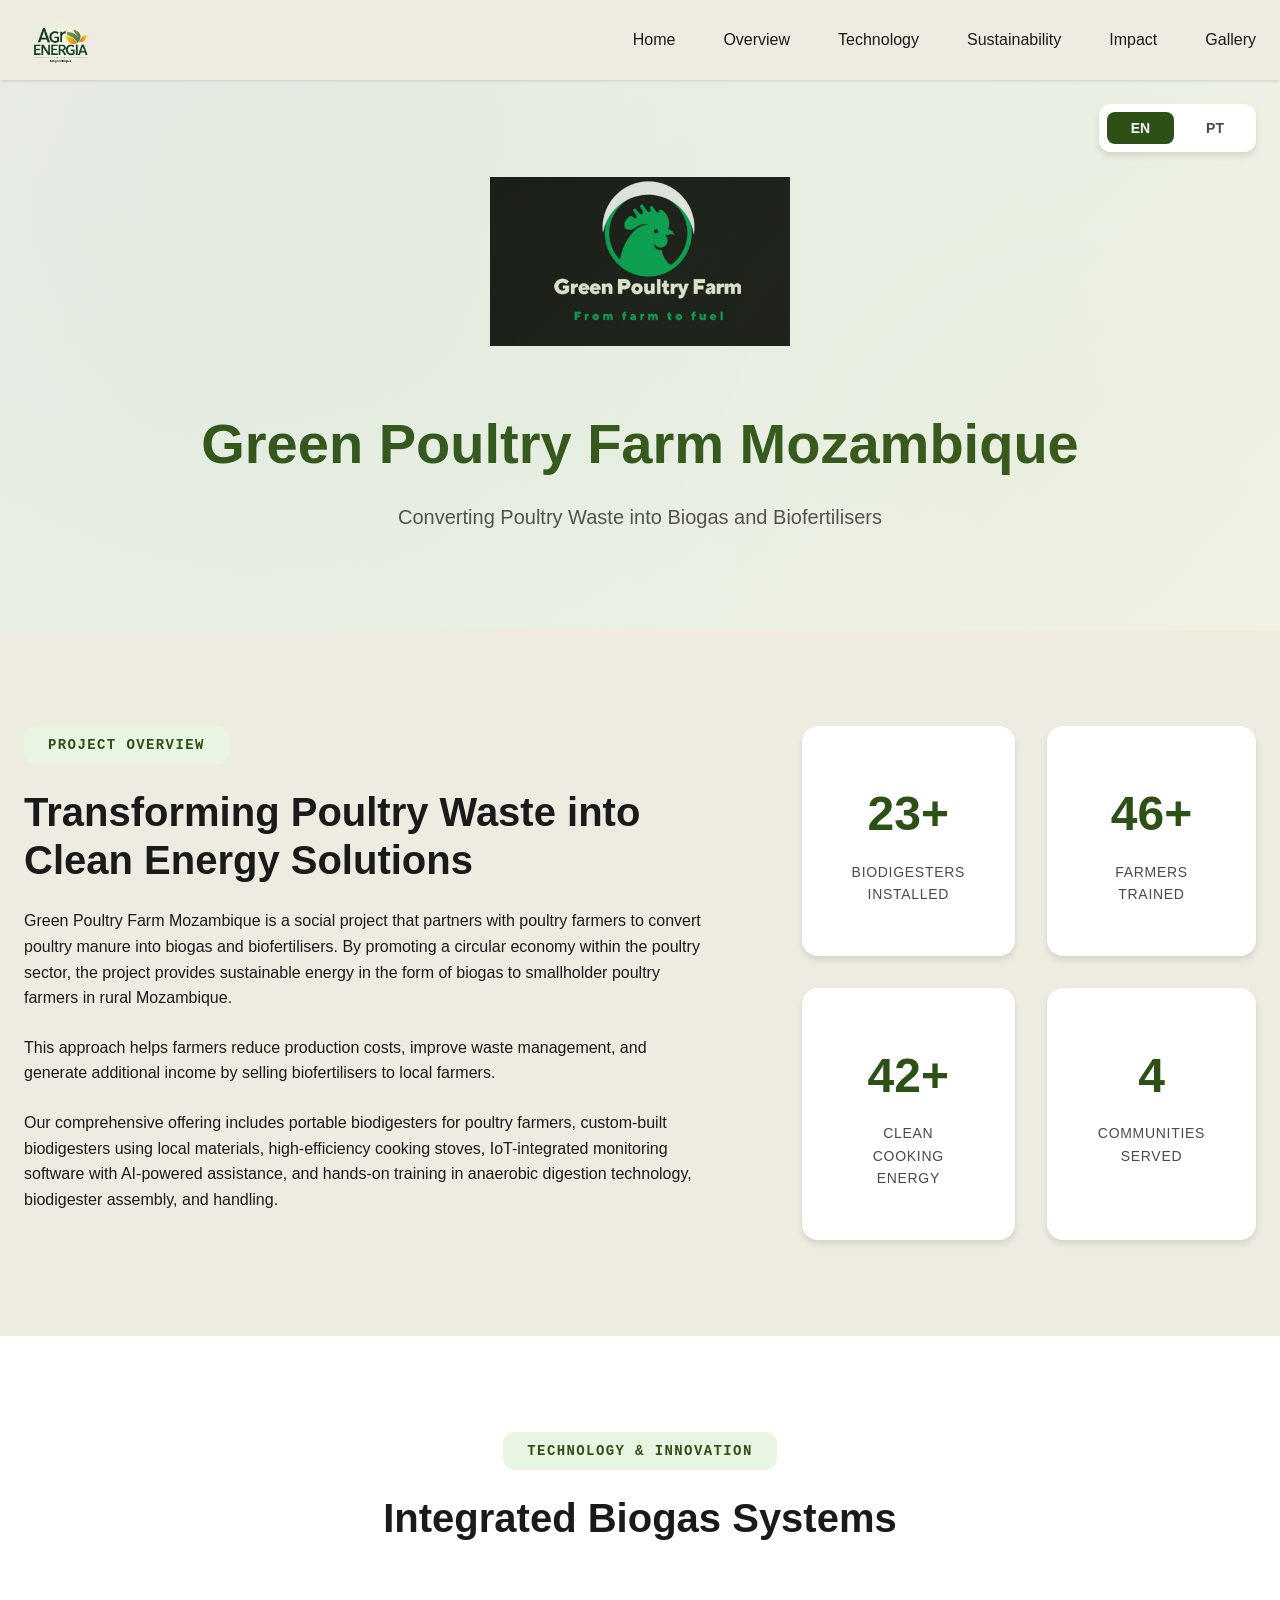
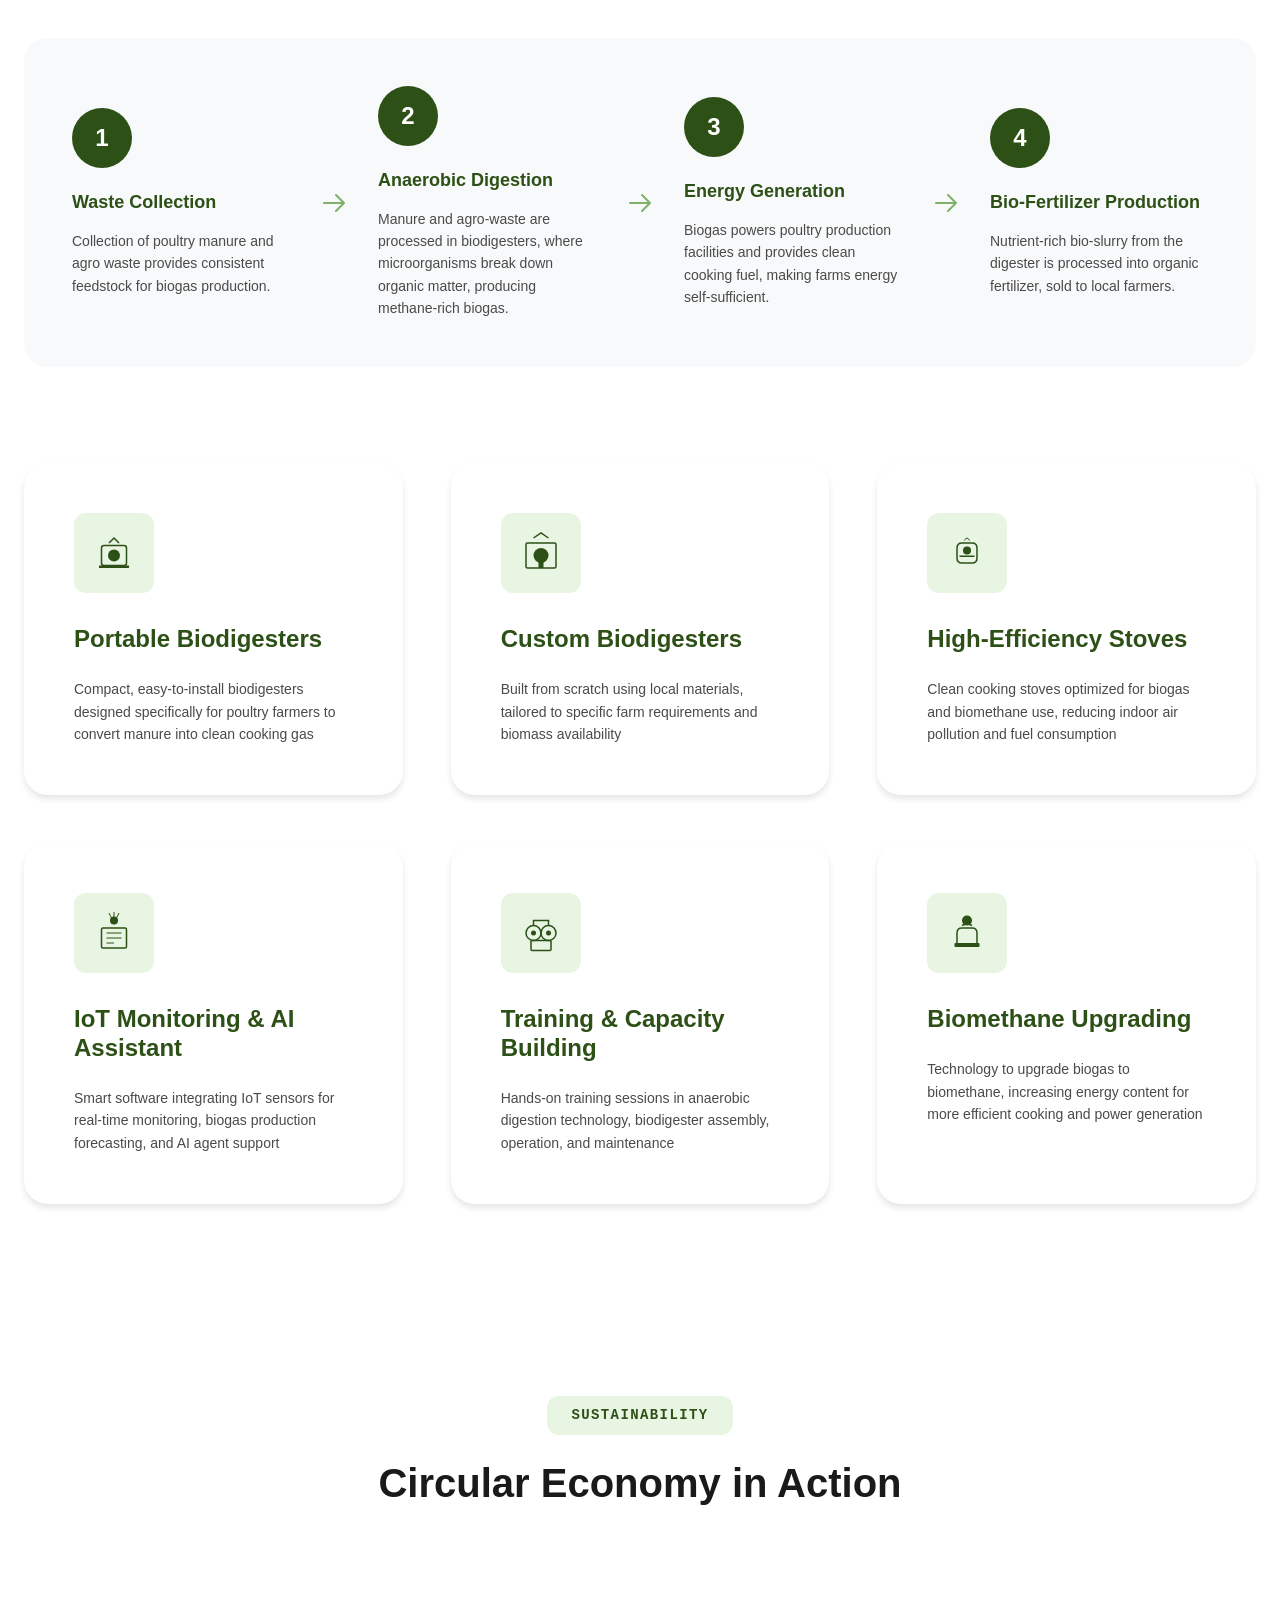
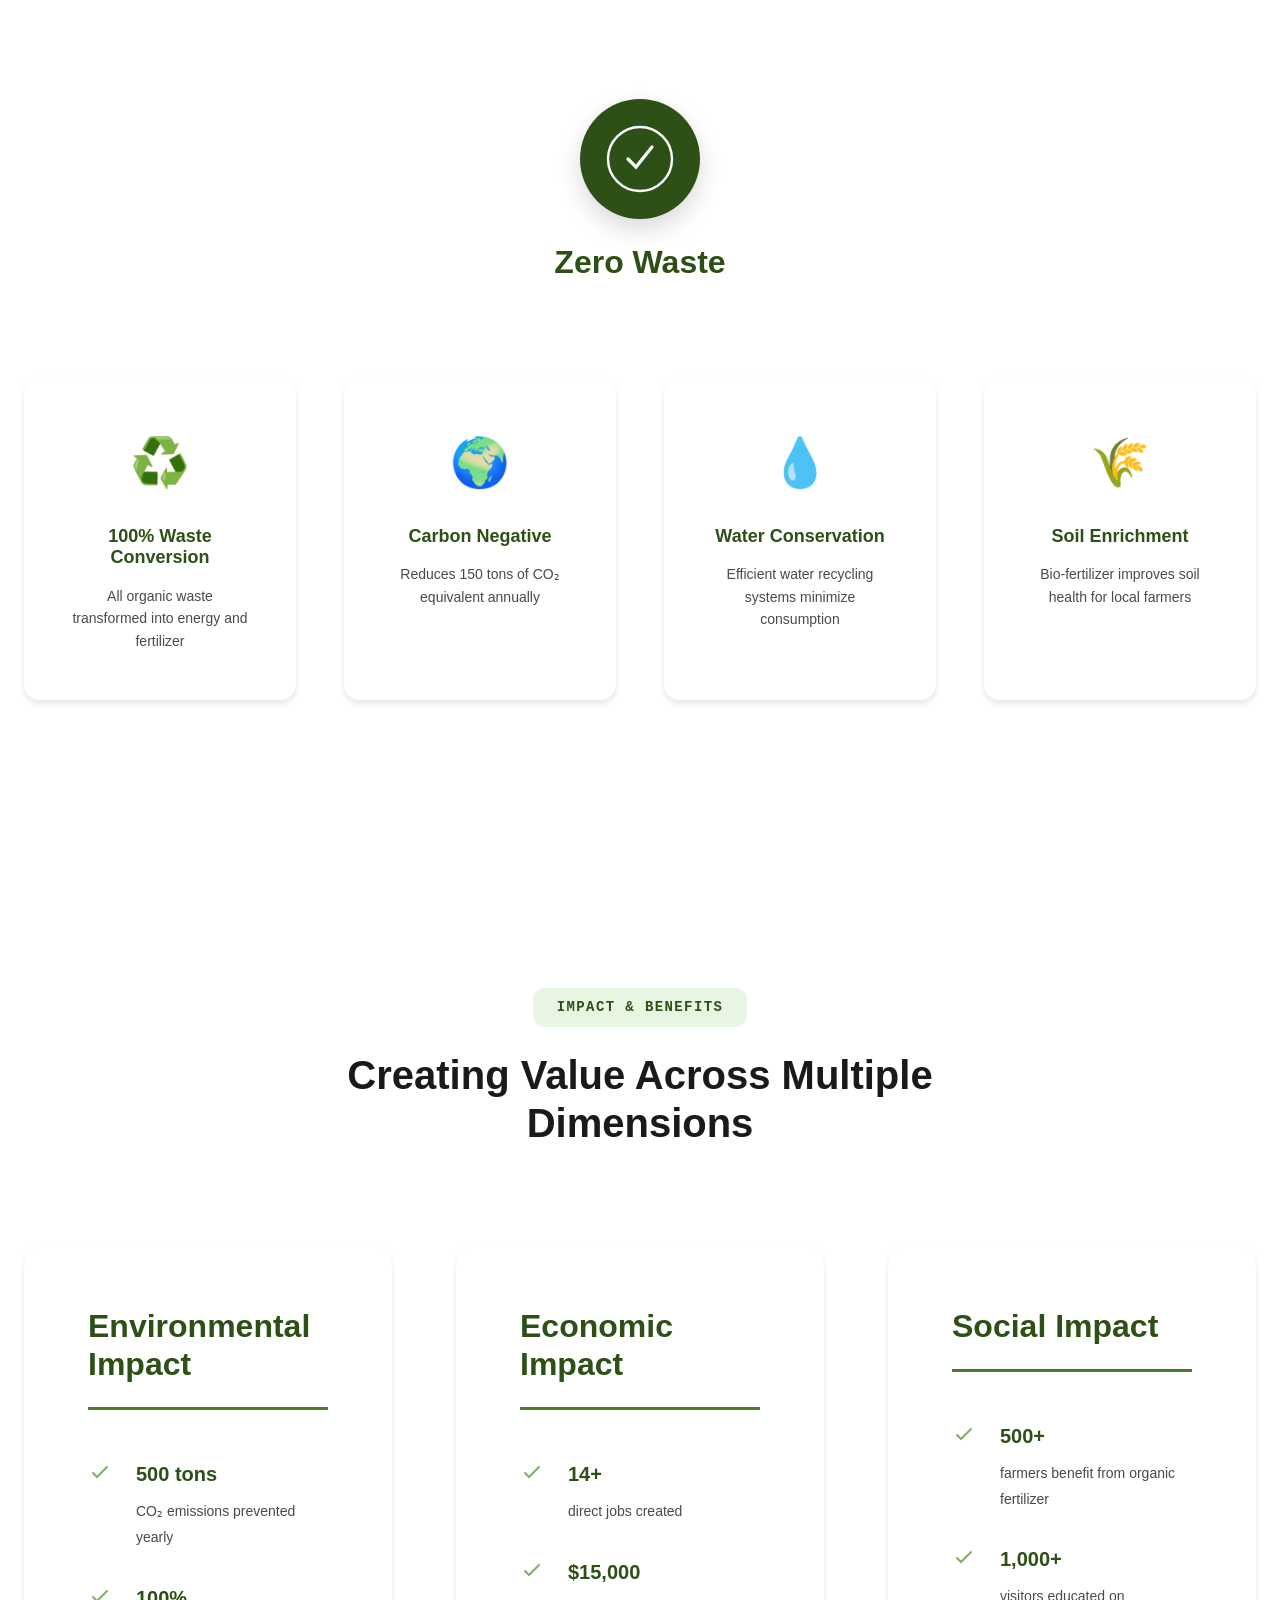
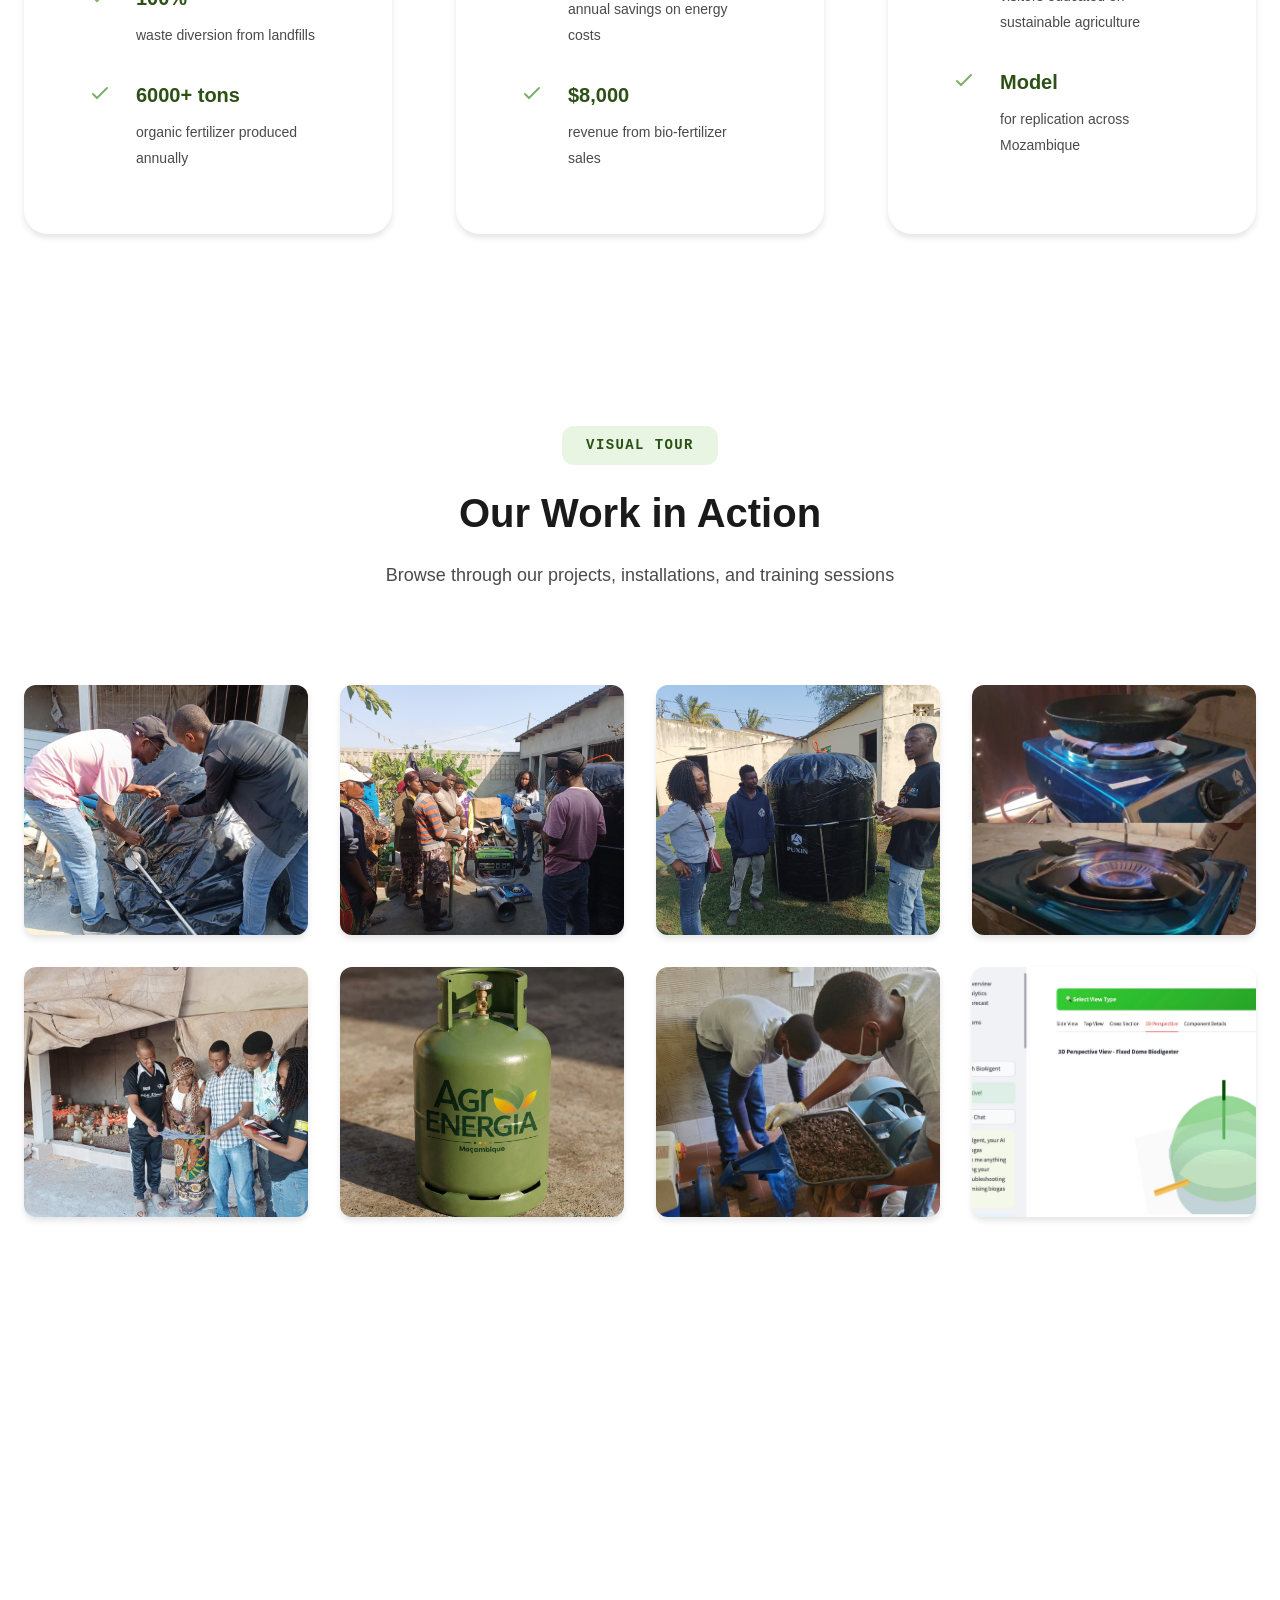
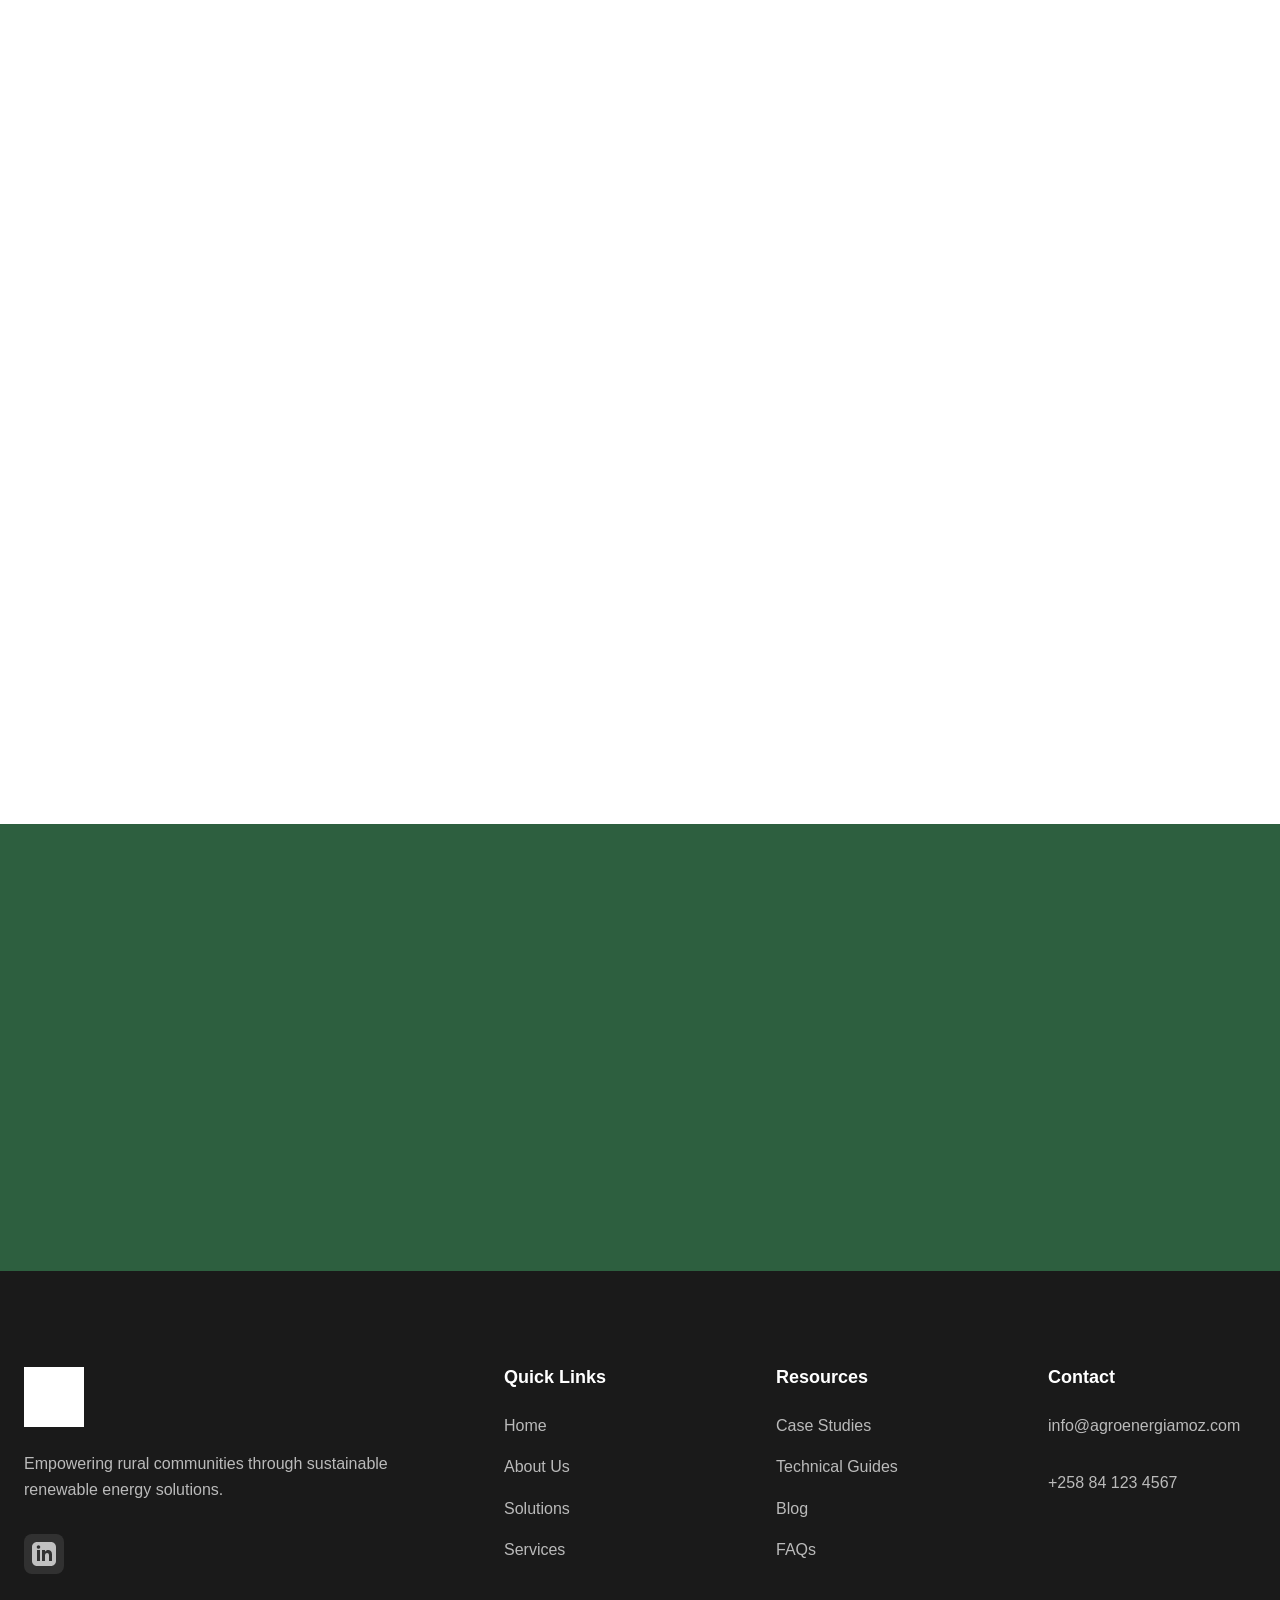
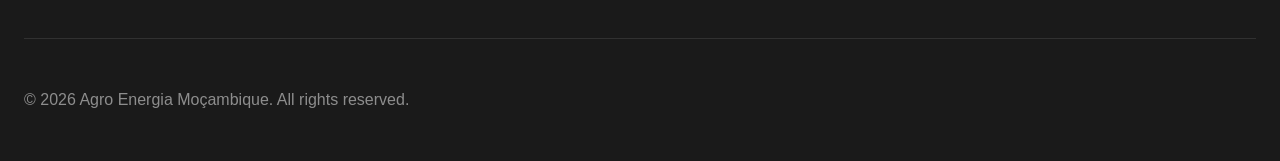
==== commit 29273e0e: "Update green-poultry.html" ====
--- a/green-poultry.html
+++ b/green-poultry.html
@@ -84,7 +84,7 @@
                     <h2 data-en="Transforming Poultry Waste into Clean Energy Solutions" data-pt="Transformando Resíduos Avícolas em Soluções de Energia Limpa">
                         Transforming Poultry Waste into Clean Energy Solutions
                     </h2>
-                    <p data-en="Green Poultry Farm Mozambique is a social project that partners with poultry farmers to convert poultry manure into biogas and biofertilisers. By promoting a circular economy within the poultry sector, the project provides sustainable energy in the form of biogas to smallholder poultry farmers in rural Mozambique." data-pt="A Green Poultry Farm Moçambique é um projeto social que estabelece parcerias com avicultores para converter esterco de aves em biogás e biofertilizantes.">
+                    <p data-en="Green Poultry Farm Mozambique is a social project that works closely with small-scale poultry farmers to convert poultry manure into biogas and biofertilisers. By promoting a circular economy within the poultry sector, the project provides sustainable energy in the form of biogas to smallholder poultry farmers in rural Mozambique." data-pt="A Green Poultry Farm Moçambique é um projeto social que estabelece parcerias com avicultores para converter esterco de aves em biogás e biofertilizantes.">
                         Green Poultry Farm Mozambique is a social project that partners with poultry farmers to convert poultry manure into biogas and biofertilisers. By promoting a circular economy within the poultry sector, the project provides sustainable energy in the form of biogas to smallholder poultry farmers in rural Mozambique.
                     </p>
                     <p data-en="This approach helps farmers reduce production costs, improve waste management, and generate additional income by selling biofertilisers to local farmers." data-pt="Esta abordagem ajuda os agricultores a reduzir custos de produção, melhorar a gestão de resíduos e gerar renda adicional.">
@@ -105,7 +105,7 @@
                     </div>
                     <div class="stat-box" data-count="130">
                         <div class="stat-number">0+</div>
-                        <div class="stat-label" data-en="Clean Cooking Energy" data-pt="Energia de Cozinha Limpa">Clean Cooking Energy</div>
+                        <div class="stat-label" data-en="Clean Cooking Stoves" data-pt="Fogões para Cozinha Limpa">Clean Cooking Energy</div>
                     </div>
                     <div class="stat-box" data-count="15">
                         <div class="stat-number">0</div>
--- a/styles.css
+++ b/styles.css
@@ -282,7 +282,7 @@
    =================================== */
 .language-toggle {
     position: fixed;
-    top: var(--spacing-md);
+    top: calc(var(--header-height) + var(--spacing-md));
     right: var(--spacing-md);
     z-index: 1001;
     display: flex;
@@ -291,6 +291,13 @@
     padding: var(--spacing-xs);
     border-radius: var(--radius-lg);
     box-shadow: var(--shadow-md);
+    transition: transform 0.3s ease, opacity 0.3s ease;
+}
+
+.language-toggle.hidden {
+    transform: translateY(-10px);
+    opacity: 0;
+    pointer-events: none;
 }
 
 .lang-btn {
@@ -321,8 +328,7 @@
     top: 0;
     left: 0;
     right: 0;
-    background: rgba(255, 255, 255, 0.95);
-    backdrop-filter: blur(10px);
+    background: #EEECE1;
     box-shadow: var(--shadow-sm);
     z-index: 999;
     transition: all var(--transition-base);
@@ -340,7 +346,7 @@
 }
 
 .nav-brand .logo {
-    height: 50px;
+    height: 73px;
     width: auto;
 }
 
@@ -552,7 +558,7 @@
     position: absolute;
     bottom: var(--spacing-xl);
     left: 50%;
-    transform: translateX(-50%);
+    transform: translateX(-50%, -1cm);
     display: flex;
     flex-direction: column;
     align-items: center;
@@ -566,7 +572,7 @@
    ABOUT SECTION
    =================================== */
 .about {
-    background: var(--bg-secondary);
+    background: #EEECE1;
 }
 
 .about-grid {
@@ -639,7 +645,6 @@
     position: relative;
     overflow: hidden;
 }
-
 .visual-card::before {
     content: '';
     position: absolute;
@@ -652,10 +657,9 @@
 }
 
 .visual-icon {
-    width: 140px;
-    height: 140px;
+    width: 160px;
+    height: 160px;
     margin-bottom: var(--spacing-lg);
-    background: rgba(255, 255, 255, 0.1);
     border-radius: var(--radius-xl);
     padding: var(--spacing-md);
     position: relative;
@@ -680,6 +684,9 @@
 /* ===================================
    SOLUTIONS SECTION
    =================================== */
+.about {
+    background: #E8F5E9;
+}
 .solutions-grid {
     display: grid;
     grid-template-columns: repeat(auto-fit, minmax(300px, 1fr));
@@ -846,6 +853,9 @@
 /* ===================================
    SERVICES SECTION
    =================================== */
+.about {
+    background: #E8F5E9;
+}
 .services-grid {
     display: grid;
     grid-template-columns: repeat(auto-fit, minmax(300px, 1fr));
--- a/green-poultry.css
+++ b/green-poultry.css
@@ -46,7 +46,7 @@
 
 /* Overview Section */
 .project-overview {
-    background: var(--bg-primary);
+    background: #EEECE1;
 }
 
 .overview-grid {
@@ -147,6 +147,9 @@
 }
 
 /* Tech Features */
+.project-overview {
+    background: ##e8f5e9;
+}
 .tech-features {
     display: grid;
     grid-template-columns: repeat(auto-fit, minmax(300px, 1fr));
@@ -269,6 +272,9 @@
 }
 
 /* Impact Grid */
+.project-overview {
+    background: #f5f3ed;
+}
 .impact-grid {
     display: grid;
     grid-template-columns: repeat(auto-fit, minmax(300px, 1fr));
@@ -373,6 +379,9 @@
 }
 
 /* Awards Grid */
+.project-overview {
+    background: #eeece1;
+}
 .awards-grid {
     display: grid;
     grid-template-columns: repeat(auto-fit, minmax(250px, 1fr));
@@ -426,7 +435,7 @@
 
 /* Project CTA */
 .project-cta {
-    background: linear-gradient(135deg, var(--primary-dark), var(--primary-color));
+    background: #2d5f3f;
     color: white;
 }
 
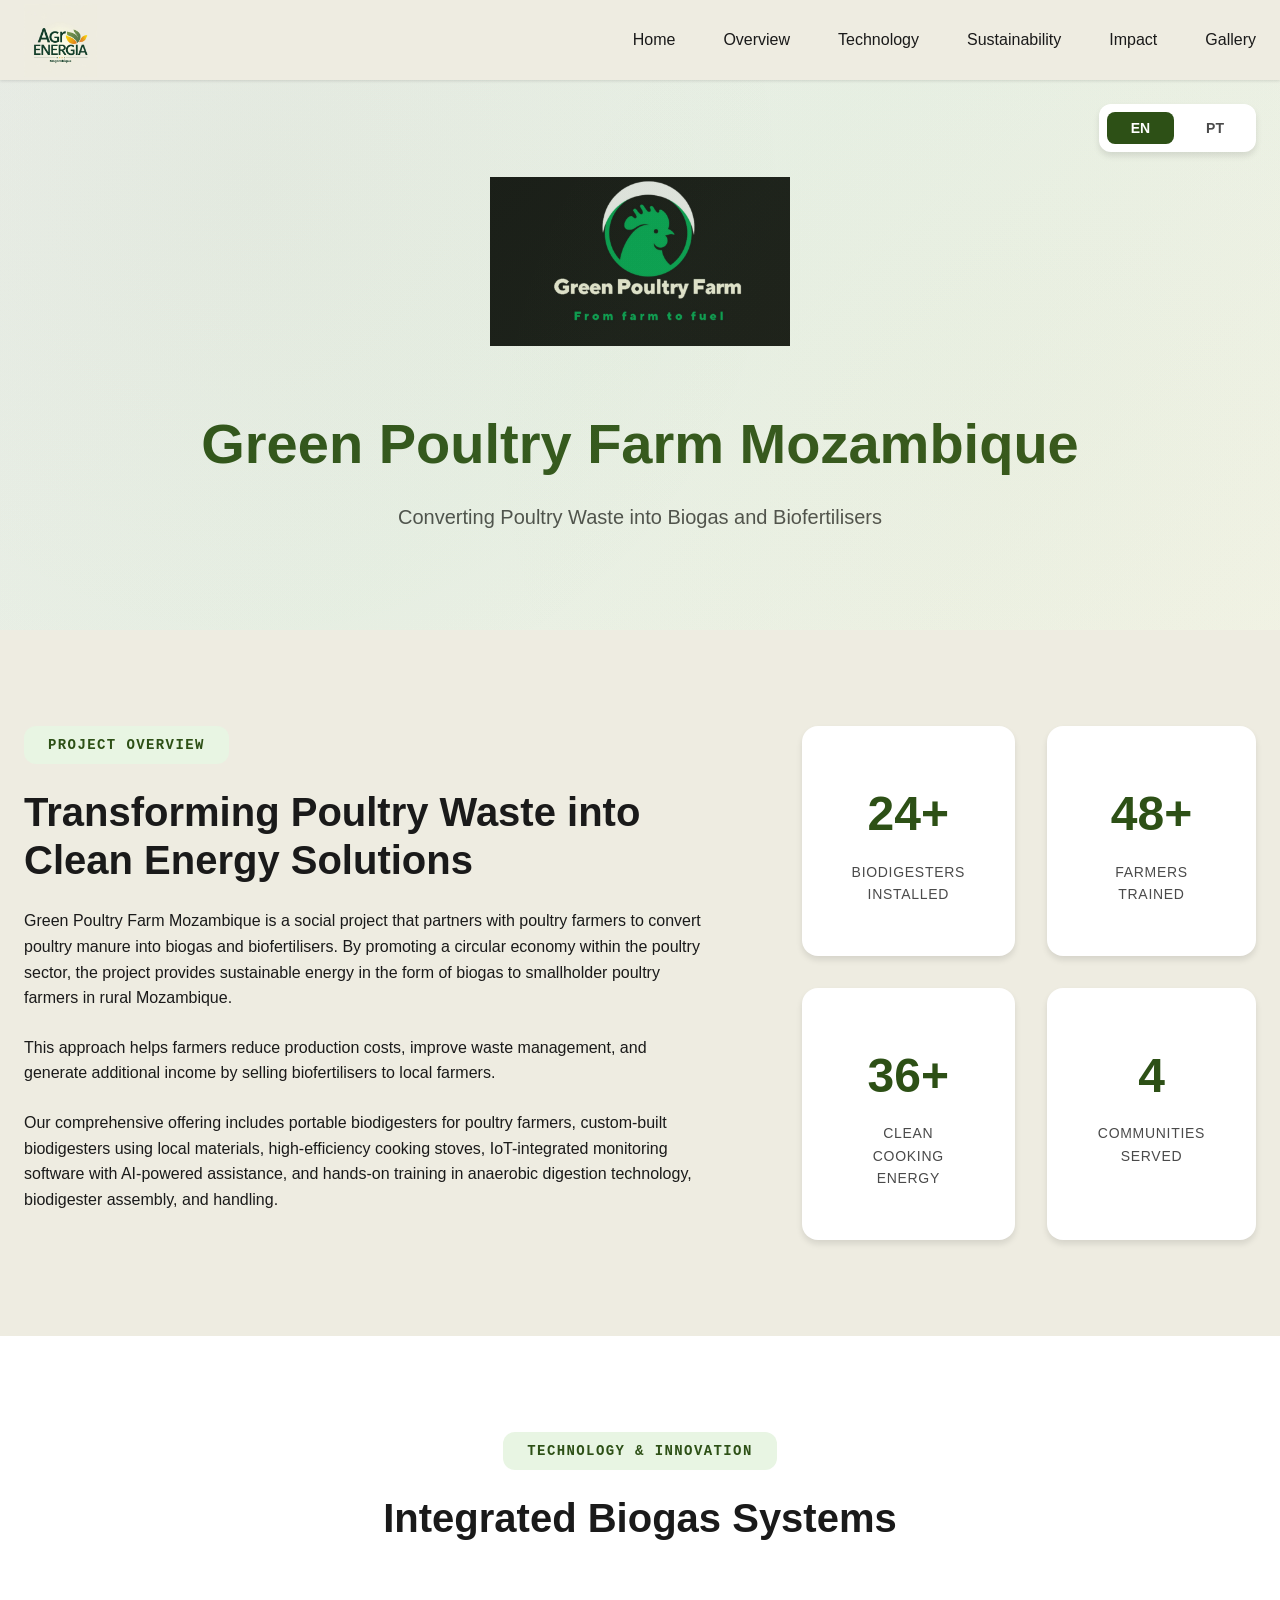
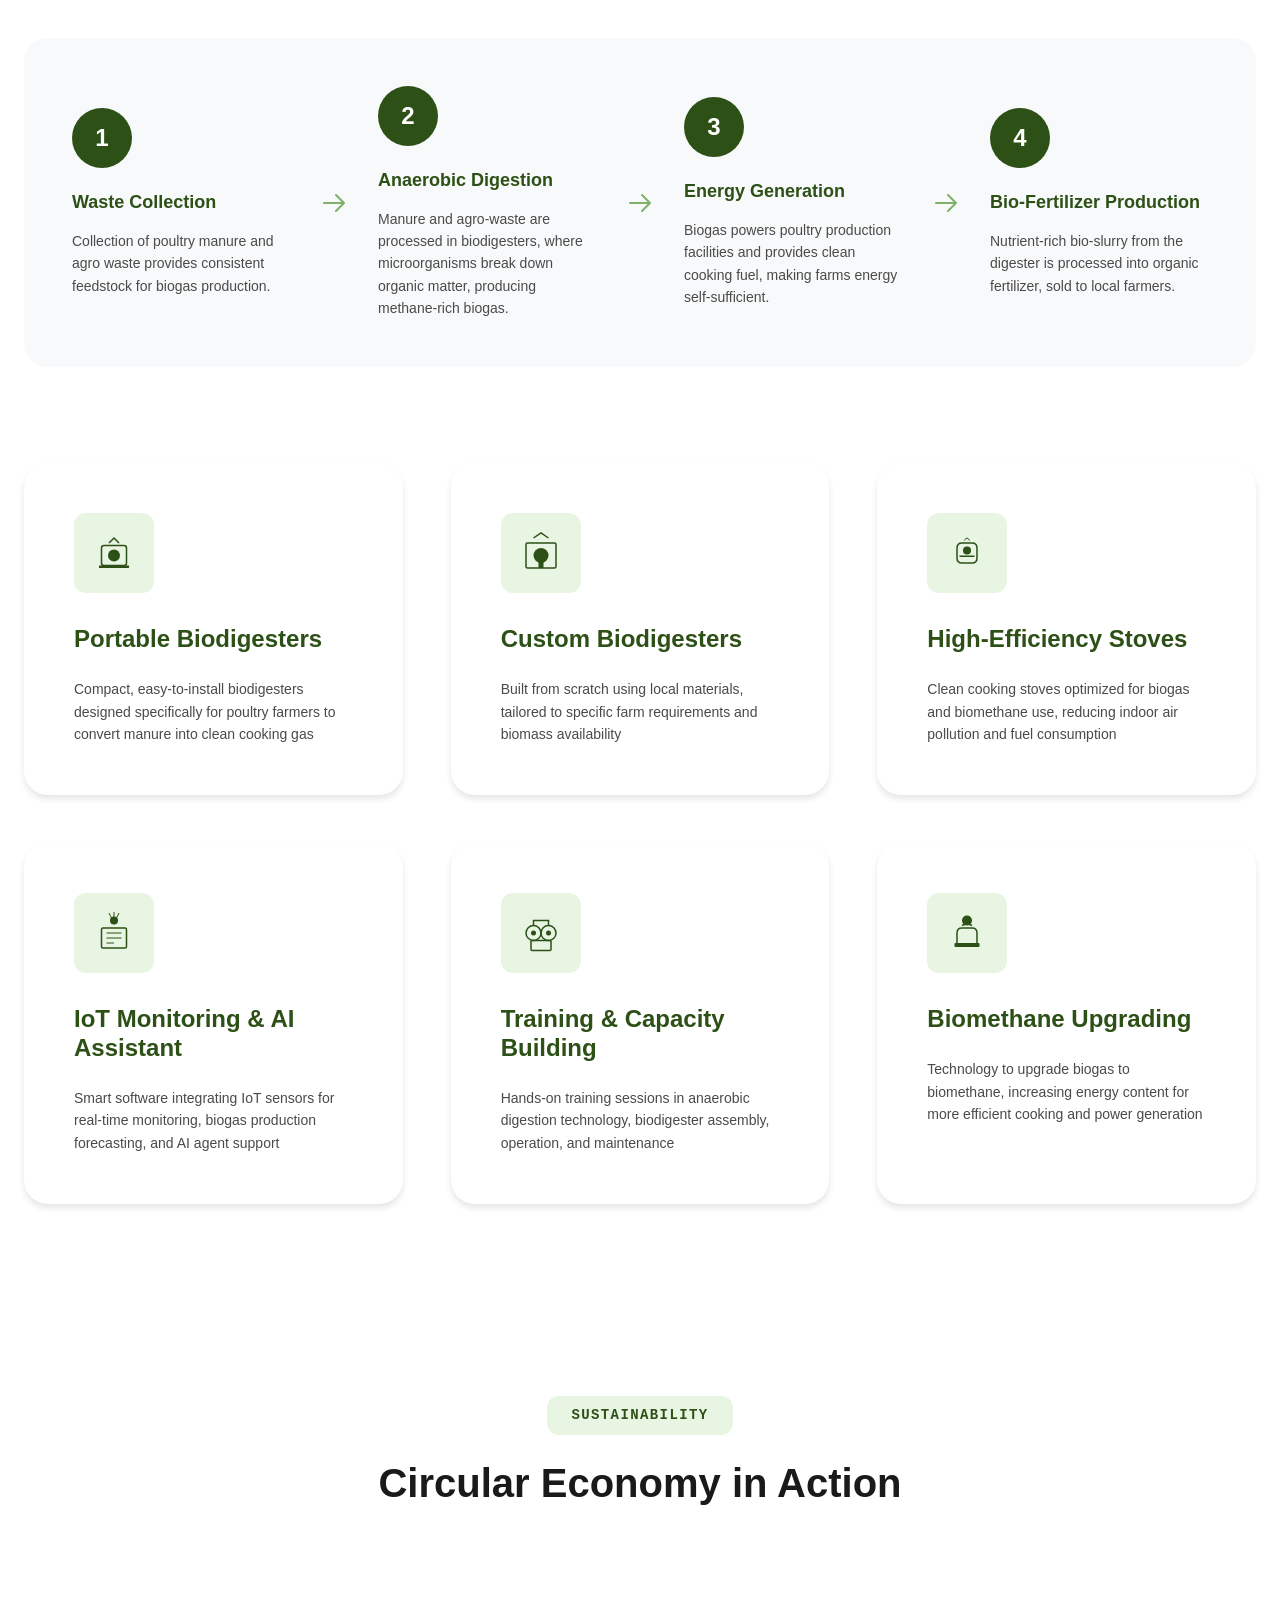
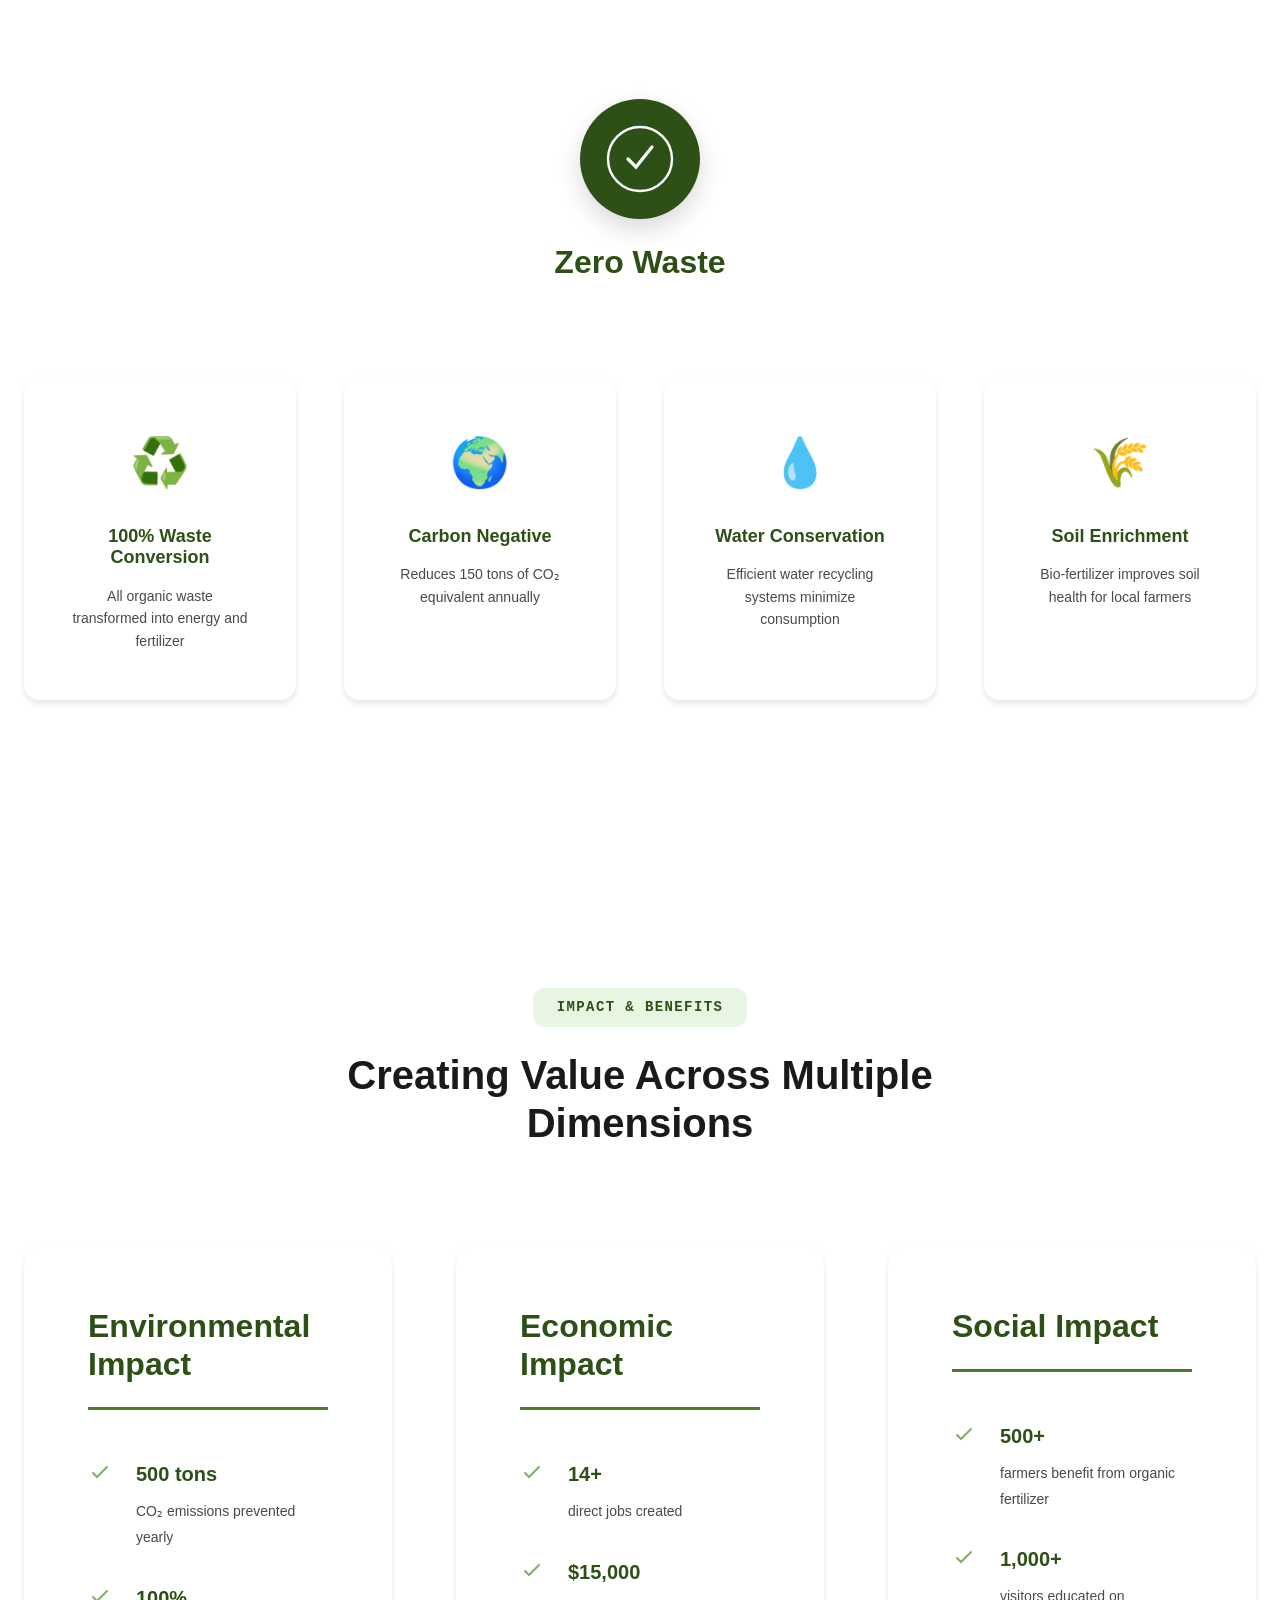
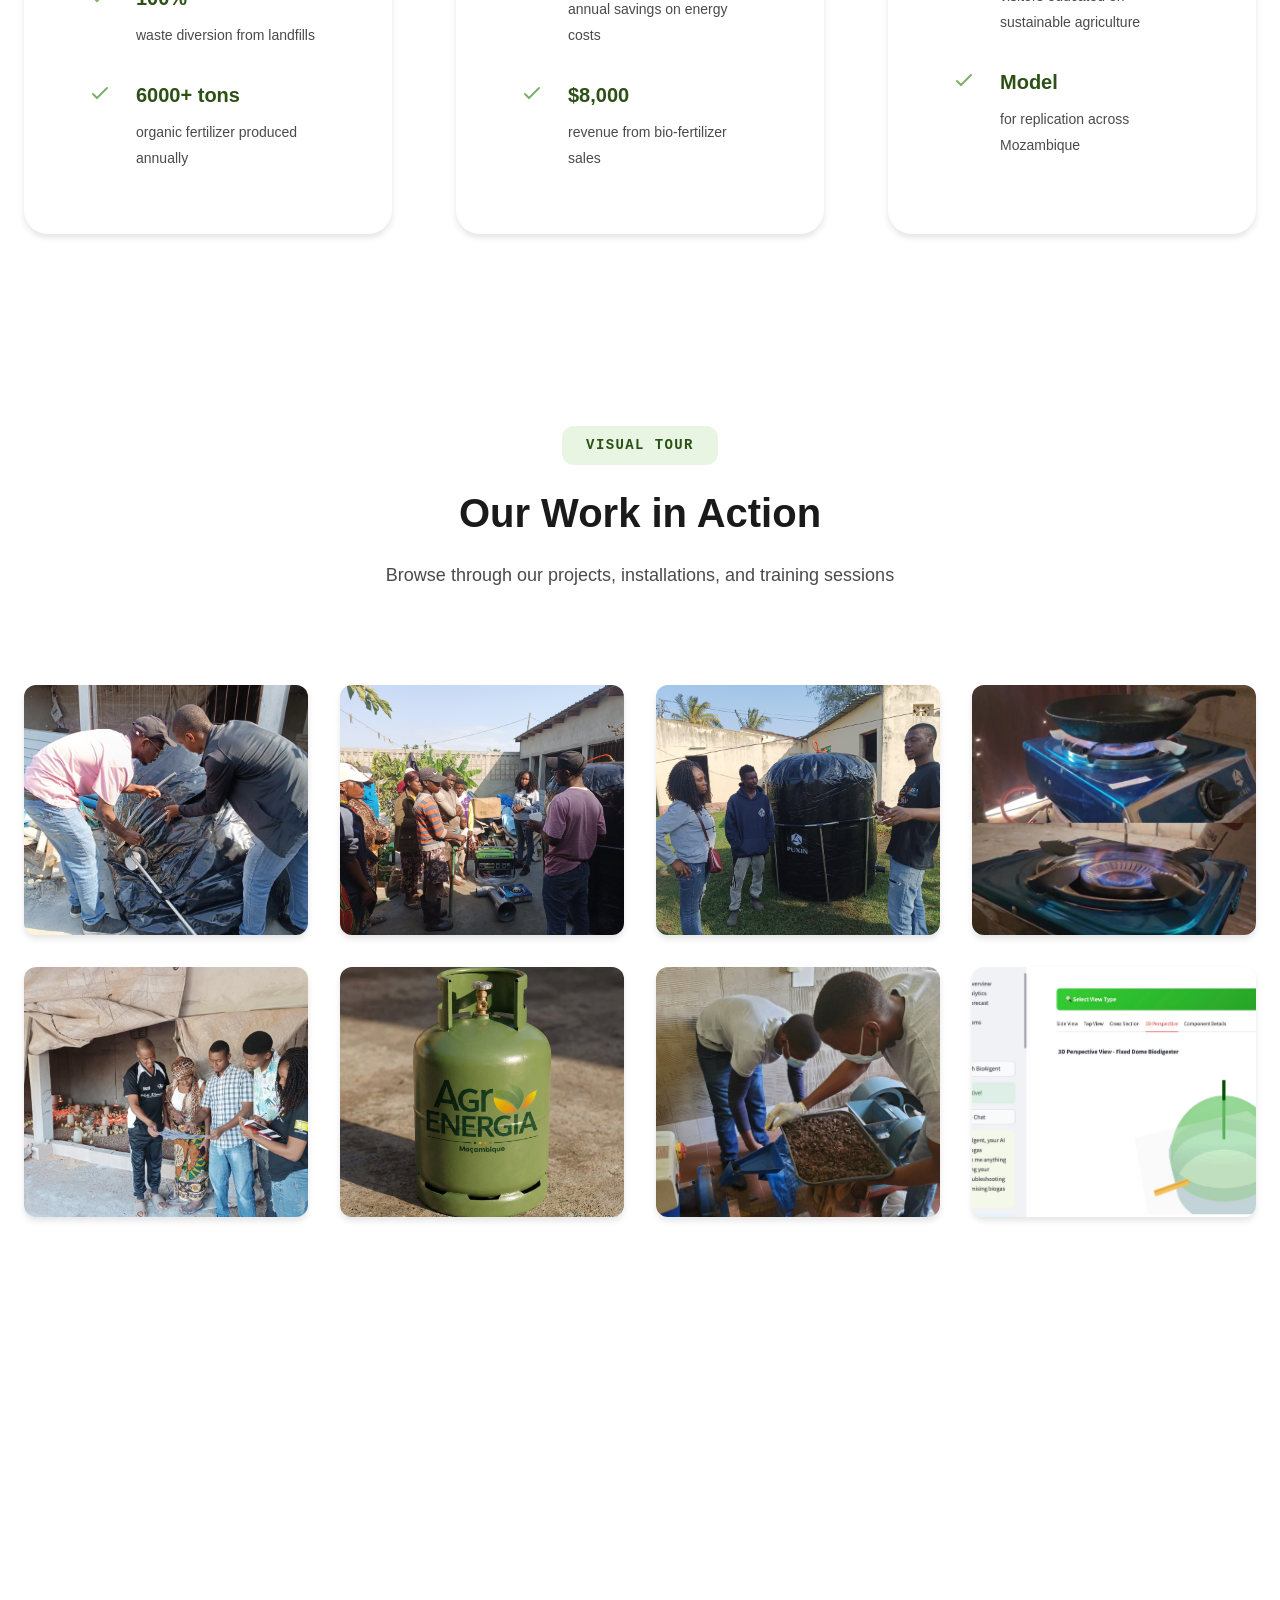
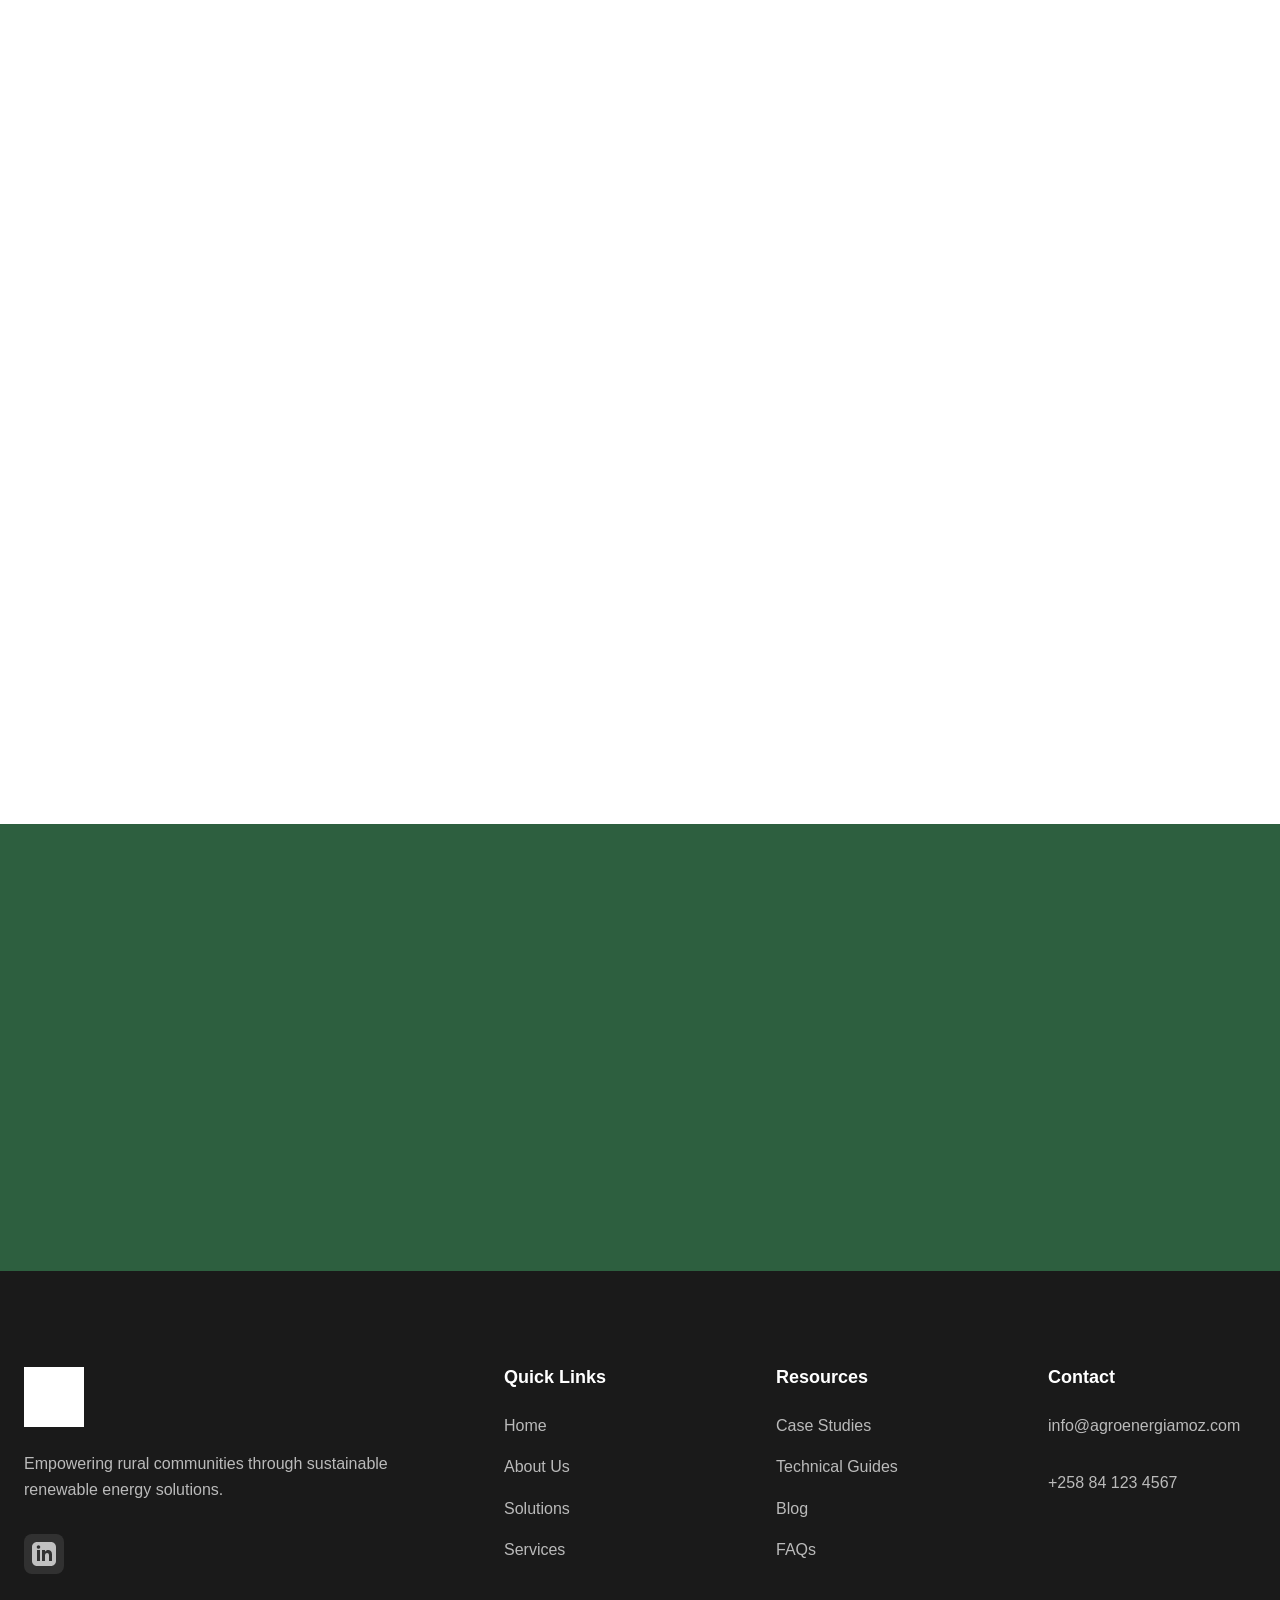
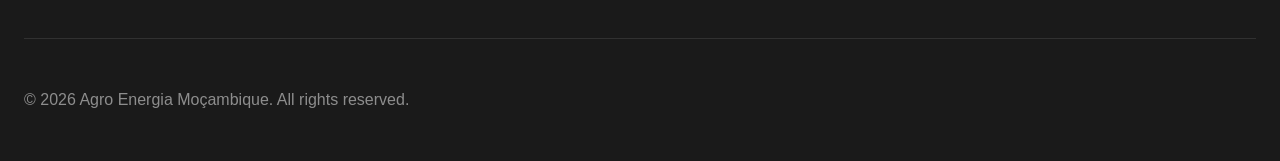
==== commit d712ae3d: "Update green-poultry.html" ====
--- a/green-poultry.html
+++ b/green-poultry.html
@@ -534,7 +534,7 @@
                         <img src="award-2.png" alt="Youth4Climate" loading="lazy">
                     </div>
                     <h4 data-en="Youth4Climate 2023" data-pt="Youth4Climate 2023">Youth4Climate 2023</h4>
-                    <p data-en="Youth4Climate Award" data-pt="Prémio Youth4Climate">Youth4Climate Award</p>
+                    <p data-en="Youth4Climate Awardees" data-pt="Prémio Youth4Climate">Youth4Climate Award</p>
                 </div>
                 <div class="award-item fade-in">
                     <div class="award-logo">
@@ -548,14 +548,14 @@
                         <img src="award-4.png" alt="Climate Champions" loading="lazy">
                     </div>
                     <h4 data-en="Climate High-Level Champions 2025" data-pt="Campeões de Alto Nível do Clima 2025">Climate High-Level Champions 2025</h4>
-                    <p data-en="Impact Maker Nominee" data-pt="Indicado ao Prémio Impact Maker">Impact Maker Nominee</p>
+                    <p data-en="Impact Maker Nominees" data-pt="Nomeados ao Prémio Impact Maker">Impact Maker Nominee</p>
                 </div>
                 <div class="award-item fade-in">
                     <div class="award-logo">
                         <img src="award-6.png" alt="Dutch MFA" loading="lazy">
                     </div>
                     <h4 data-en="Dutch MFA 2025" data-pt="Dutch MFA 2025">Dutch MFA 2025</h4>
-                    <p data-en="Dutch MFA Enterprising Futures Scholarship 2025" data-pt="Bolsa de Futuros Empreendedores 2025">Enterprising Futures Scholarship 2025</p>
+                    <p data-en="Dutch MFA Enterprising Futures Scholars 2025" data-pt="Laureados a Bolsa Futuros Empreendedores 2025">Enterprising Futures Scholarship 2025</p>
                 </div>
             </div>
         </div>
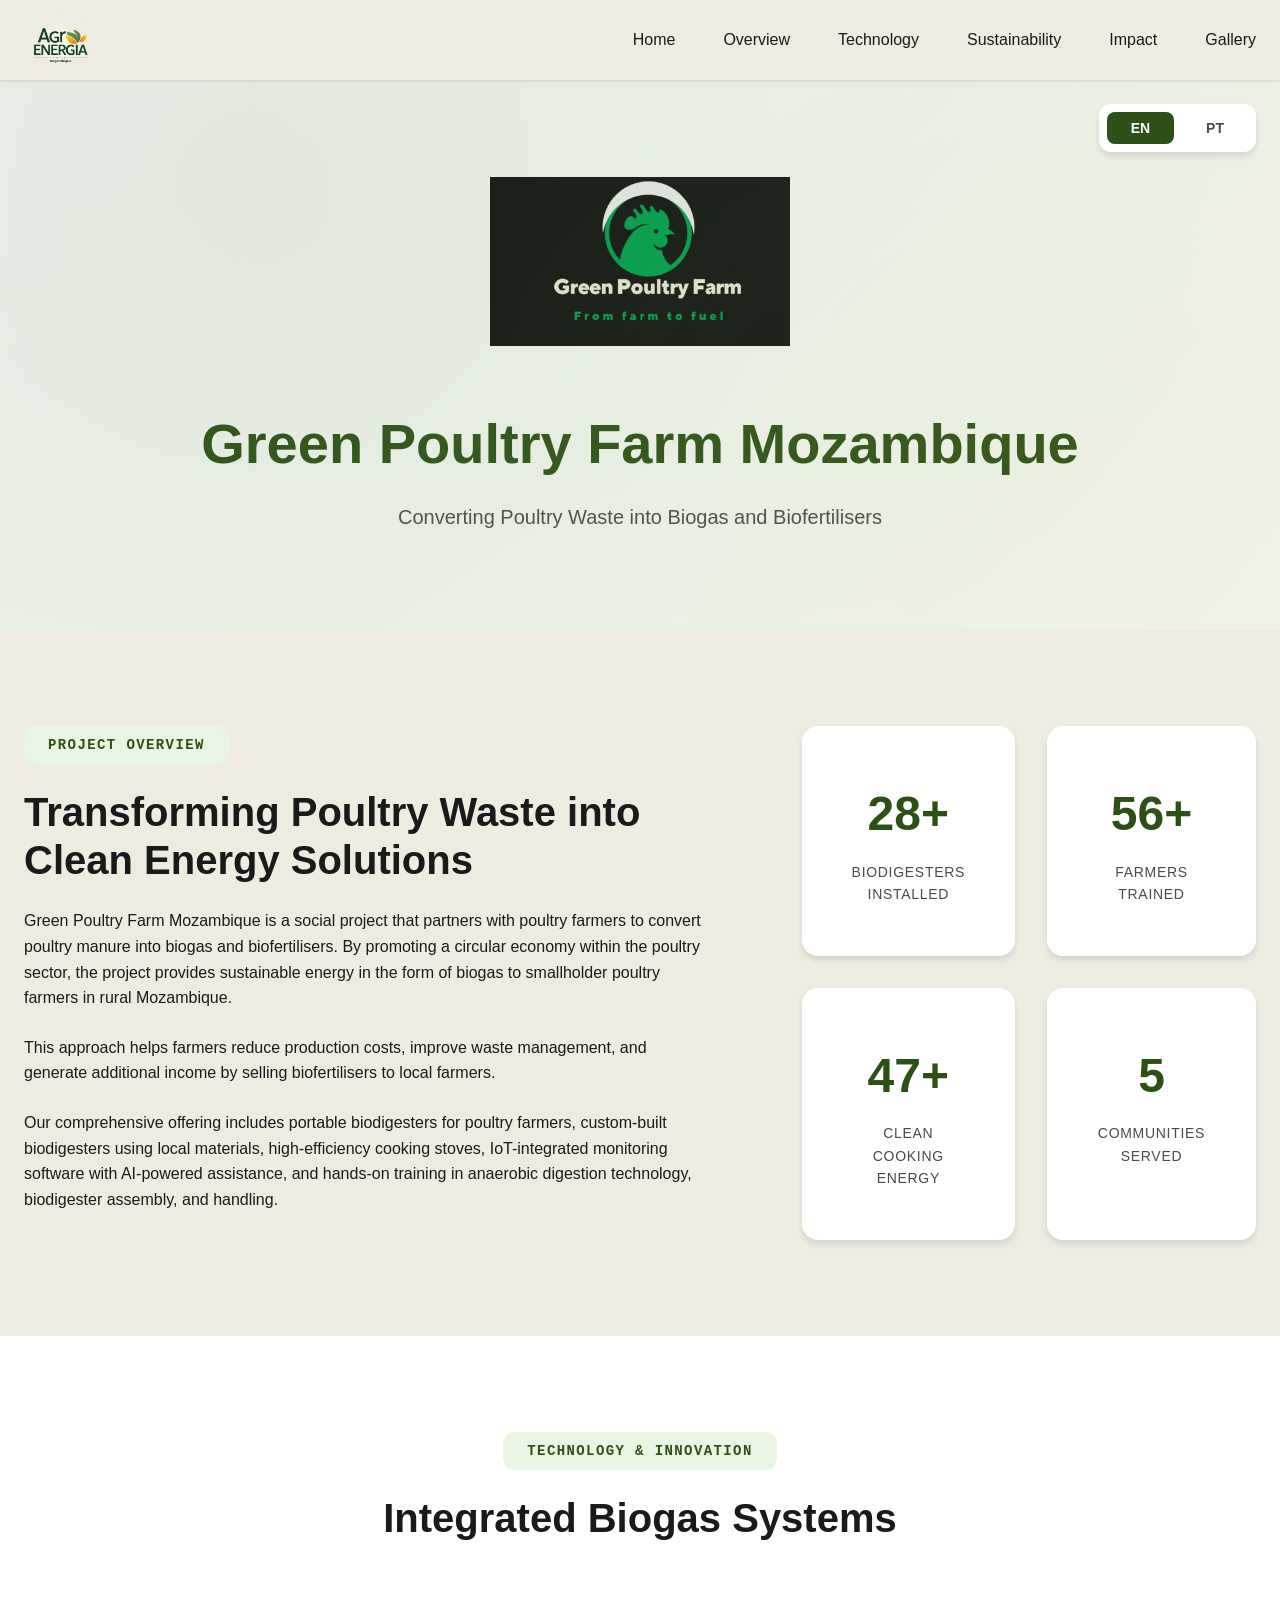
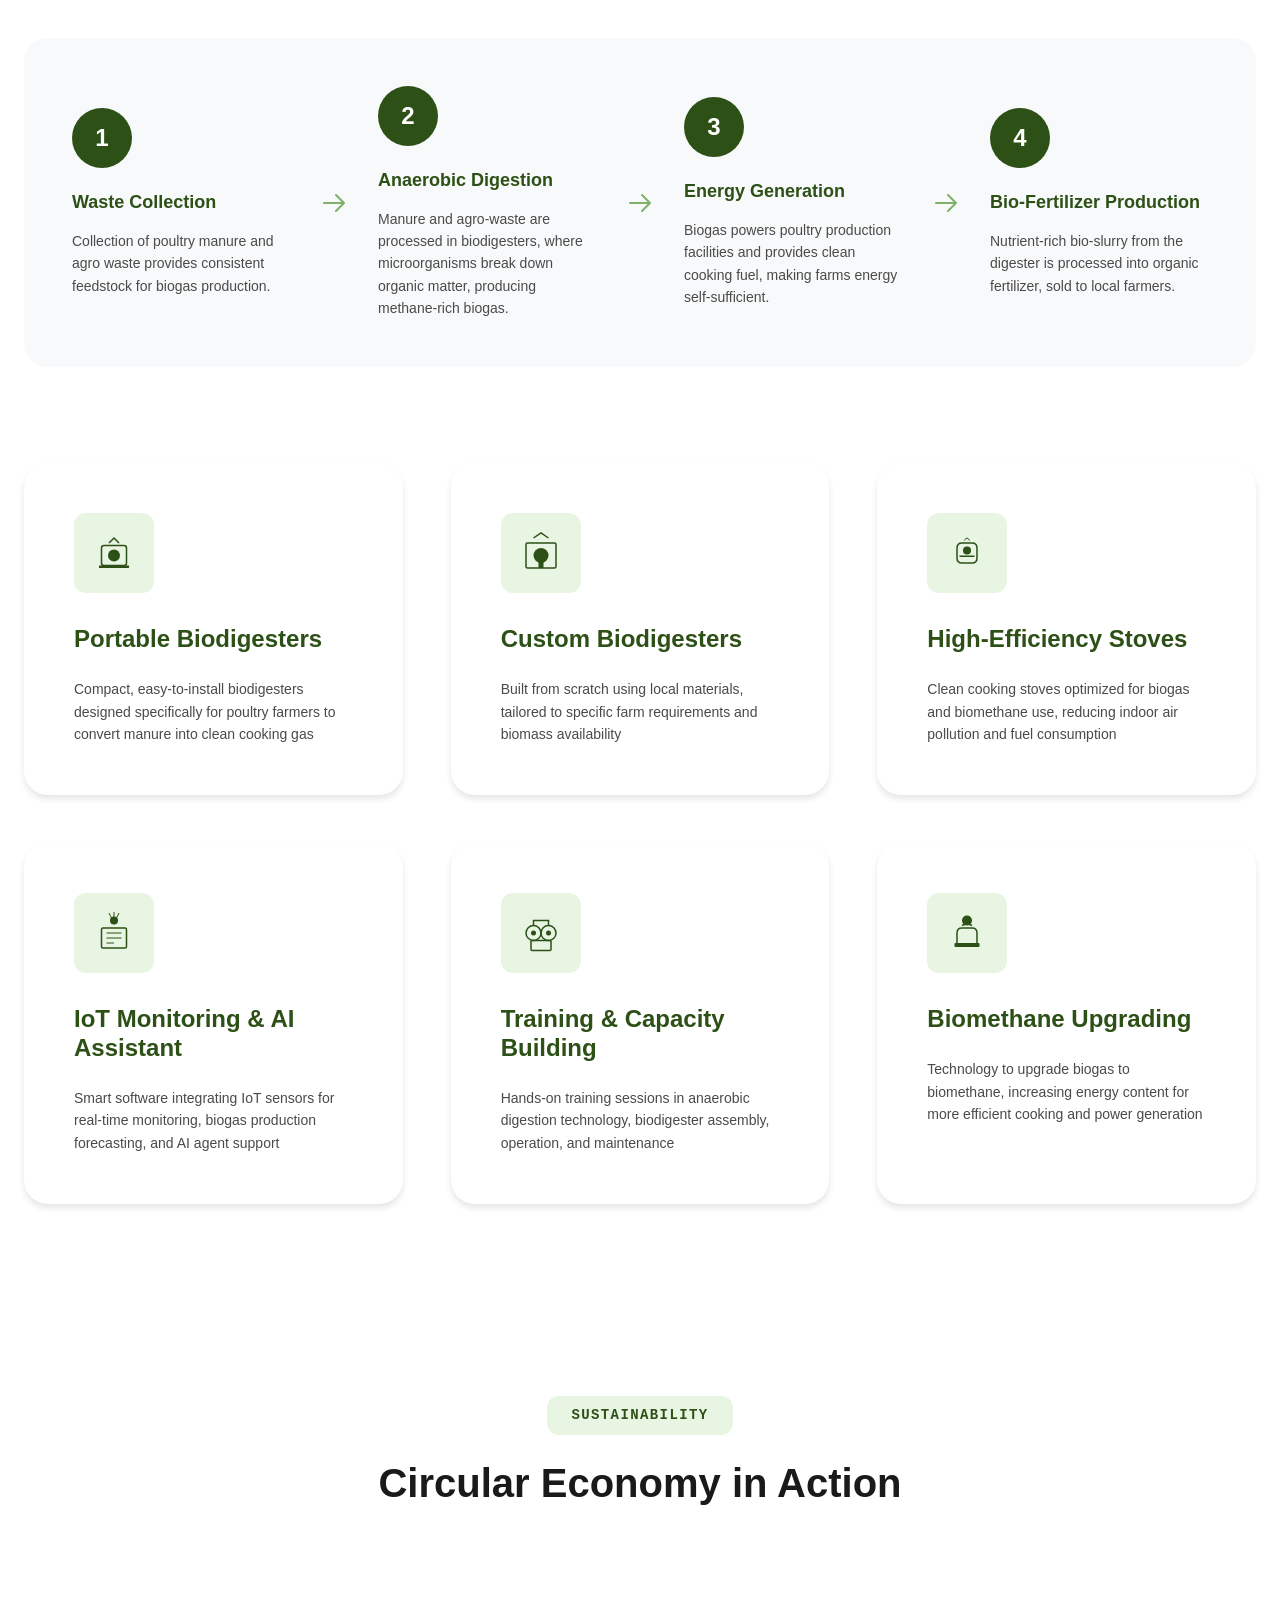
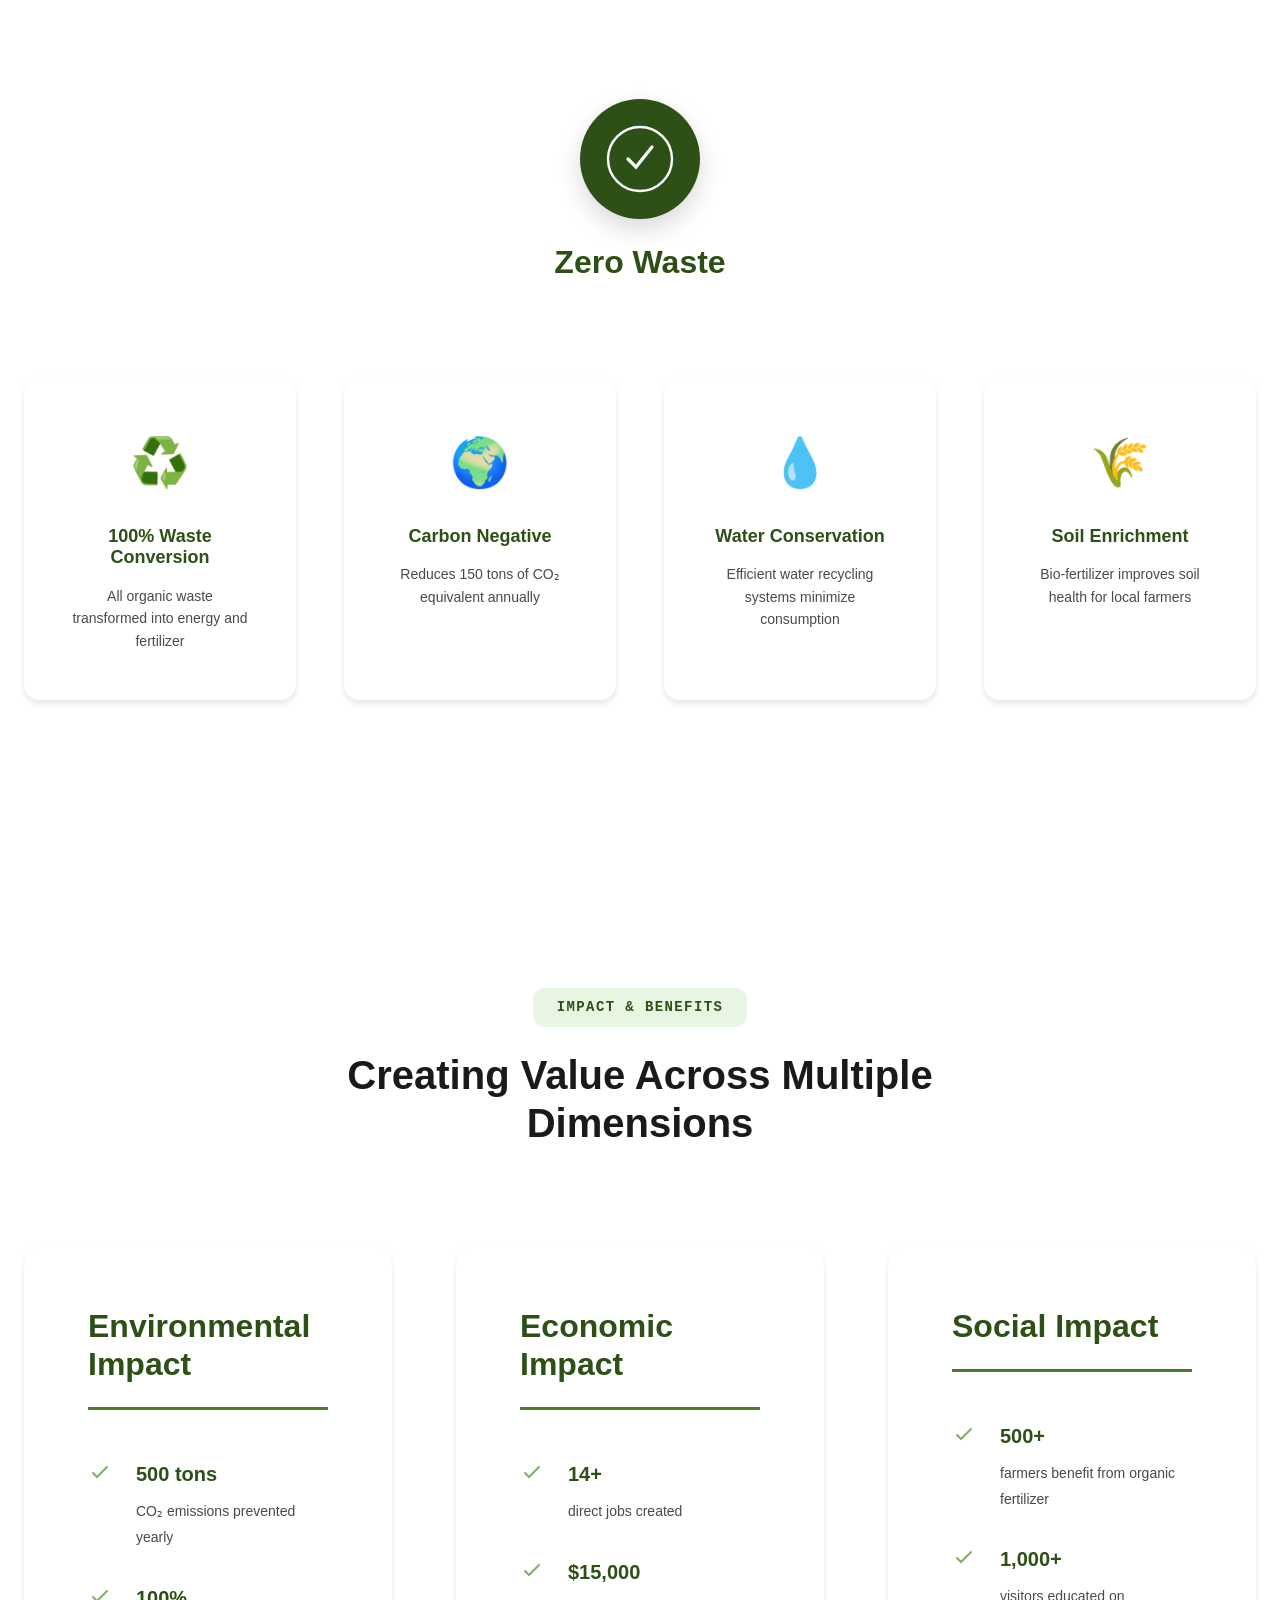
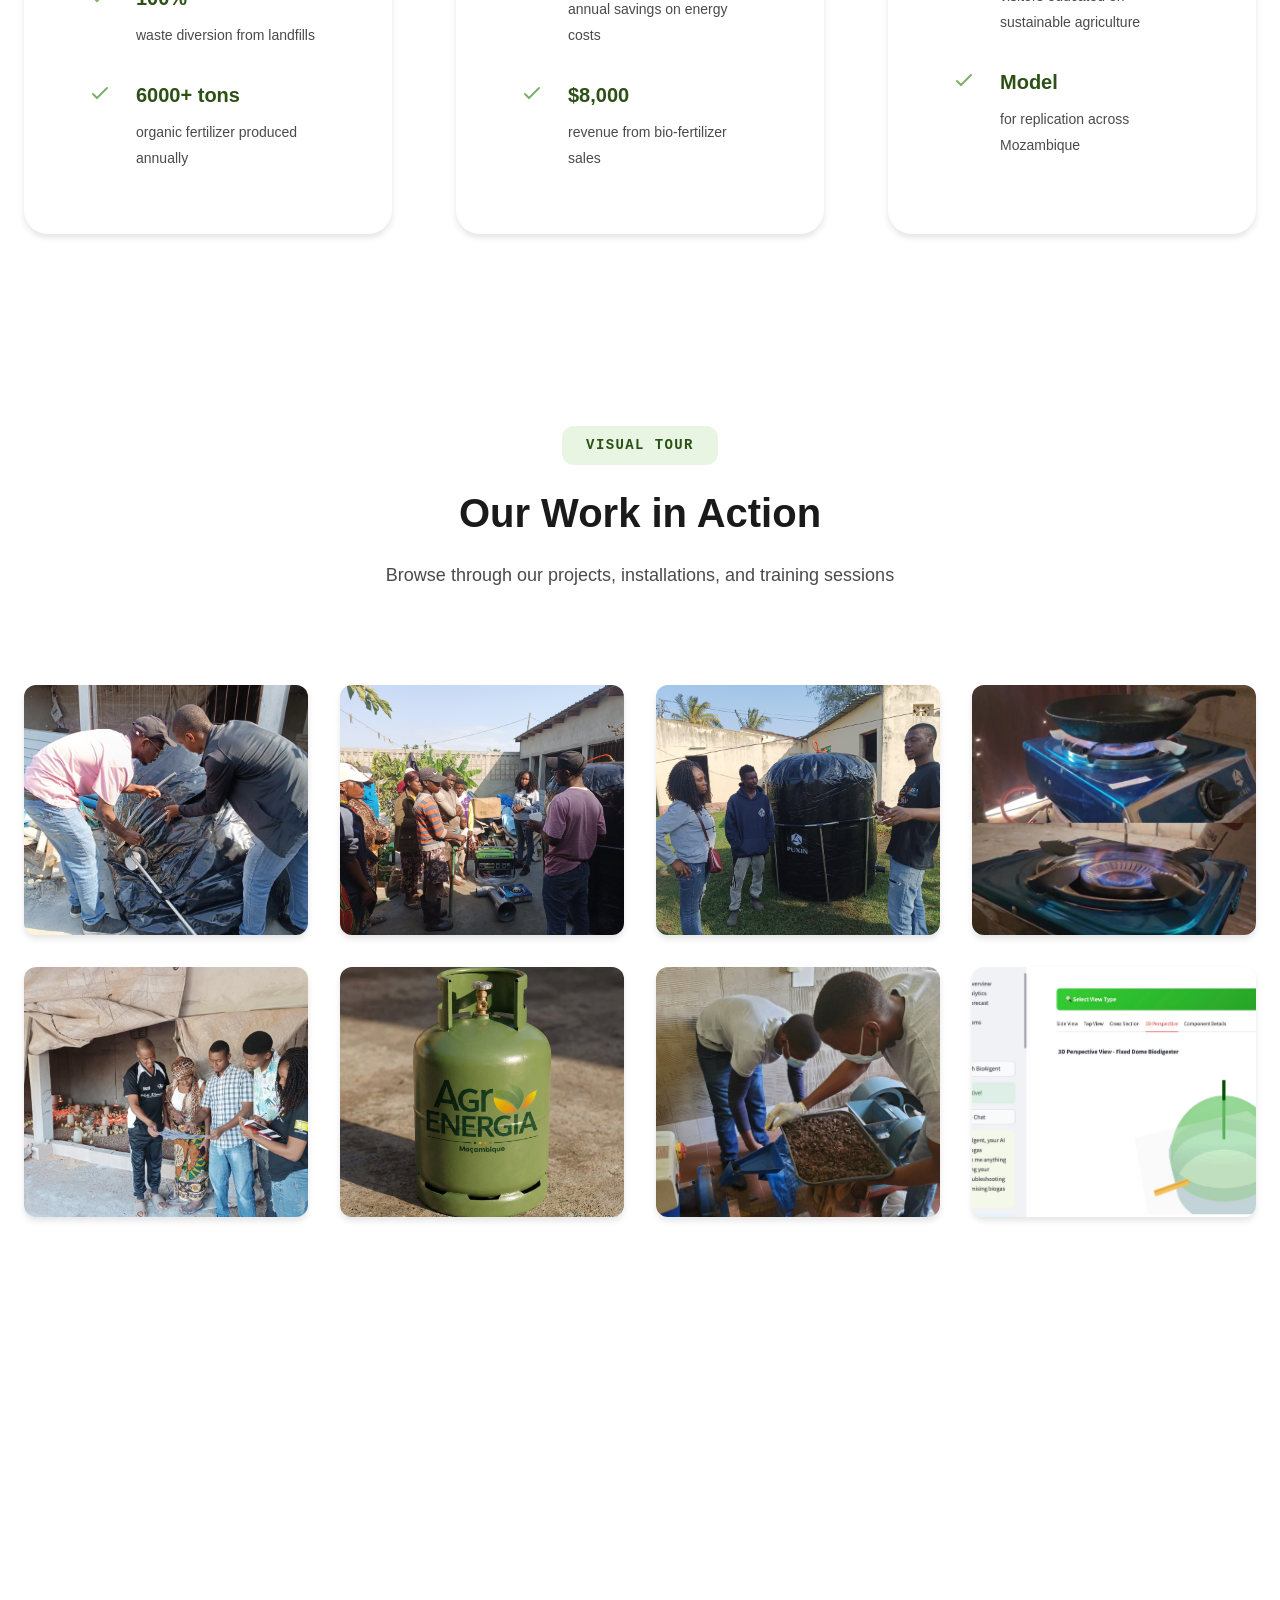
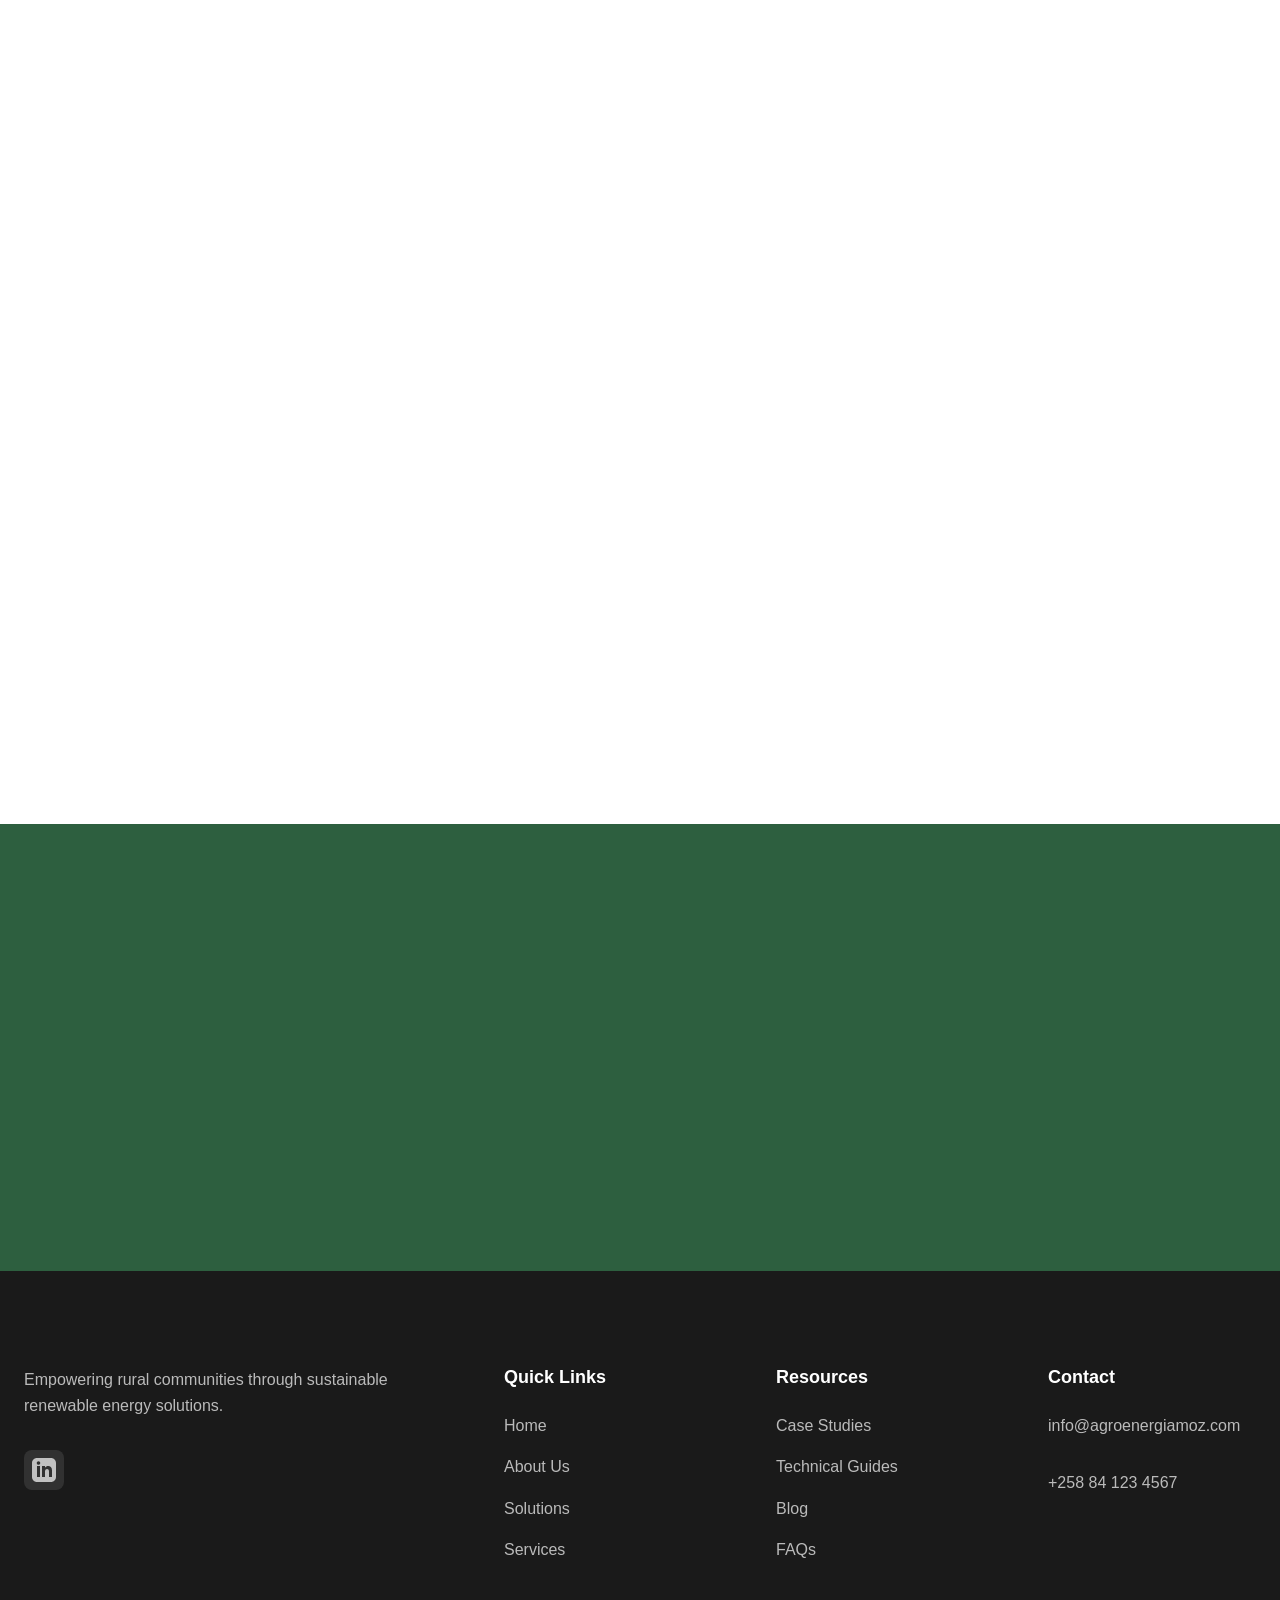
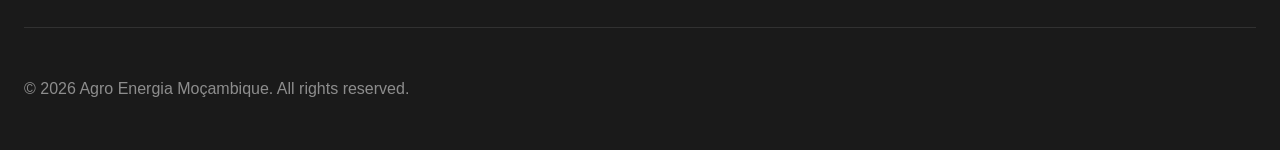
==== commit 57e599f3: "Update green-poultry.html" ====
--- a/green-poultry.html
+++ b/green-poultry.html
@@ -591,8 +591,7 @@
         <div class="container">
             <div class="footer-grid">
                 <div class="footer-col">
-                    <img src="agro-logo.png" alt="Agro Energia Logo" class="footer-logo">
-                    <p data-en="Empowering rural communities through sustainable renewable energy solutions." data-pt="Capacitando comunidades rurais através de soluções sustentáveis.">
+                     <p data-en="Empowering rural communities through sustainable renewable energy solutions." data-pt="Capacitando comunidades rurais através de soluções sustentáveis.">
                         Empowering rural communities through sustainable renewable energy solutions.
                     </p>
                     <div class="social-links">
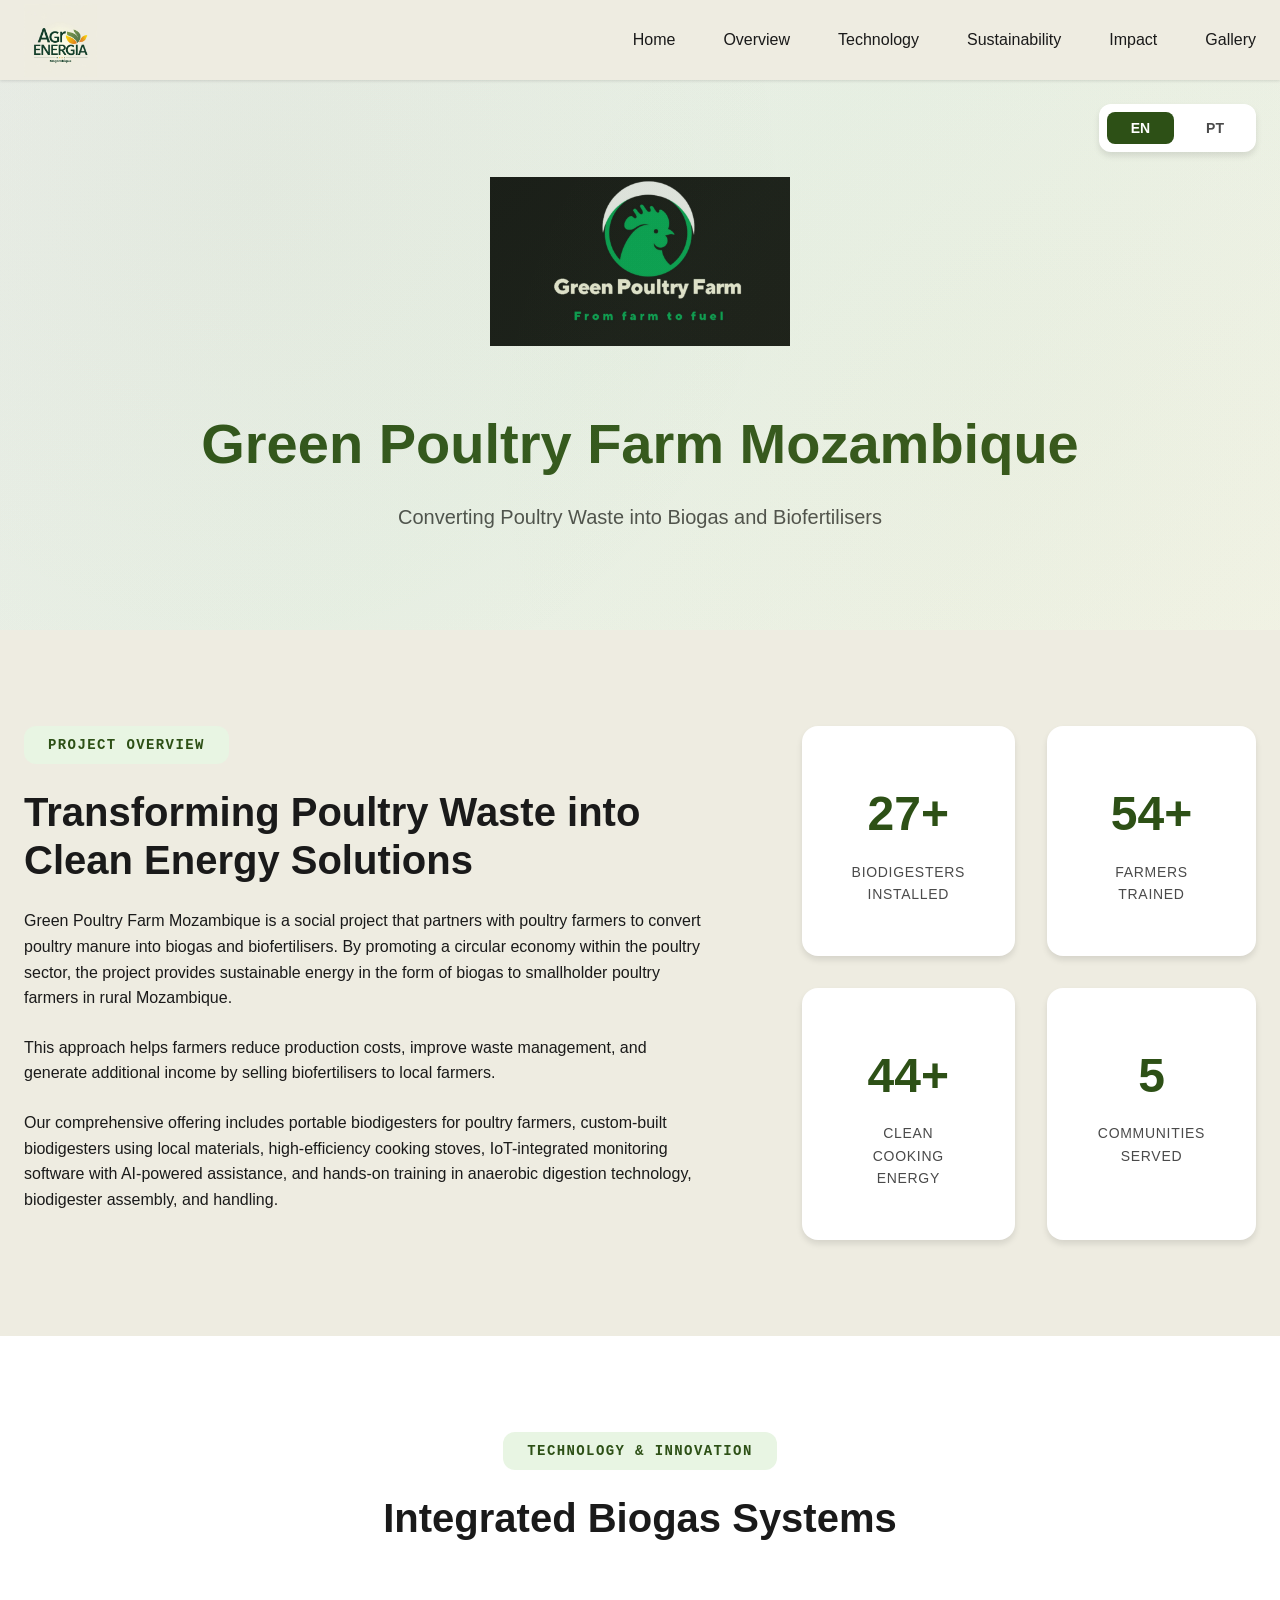
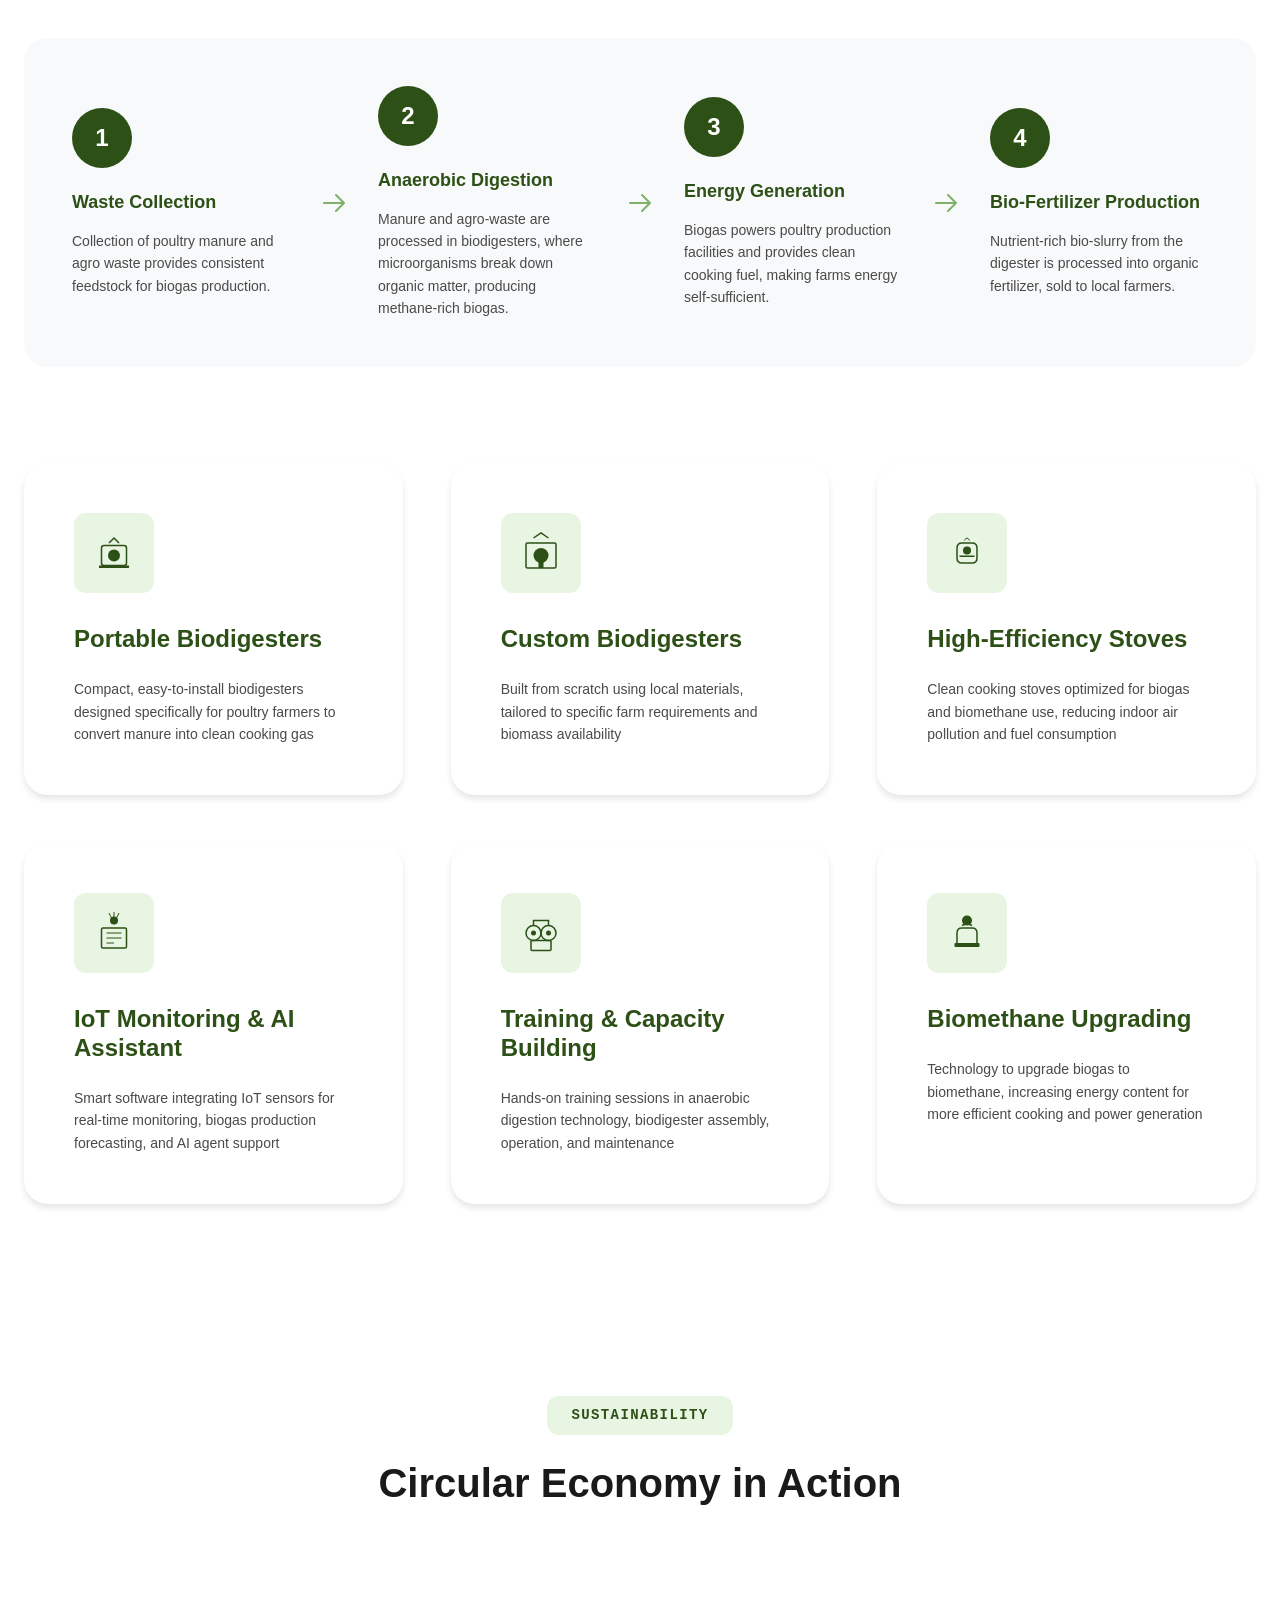
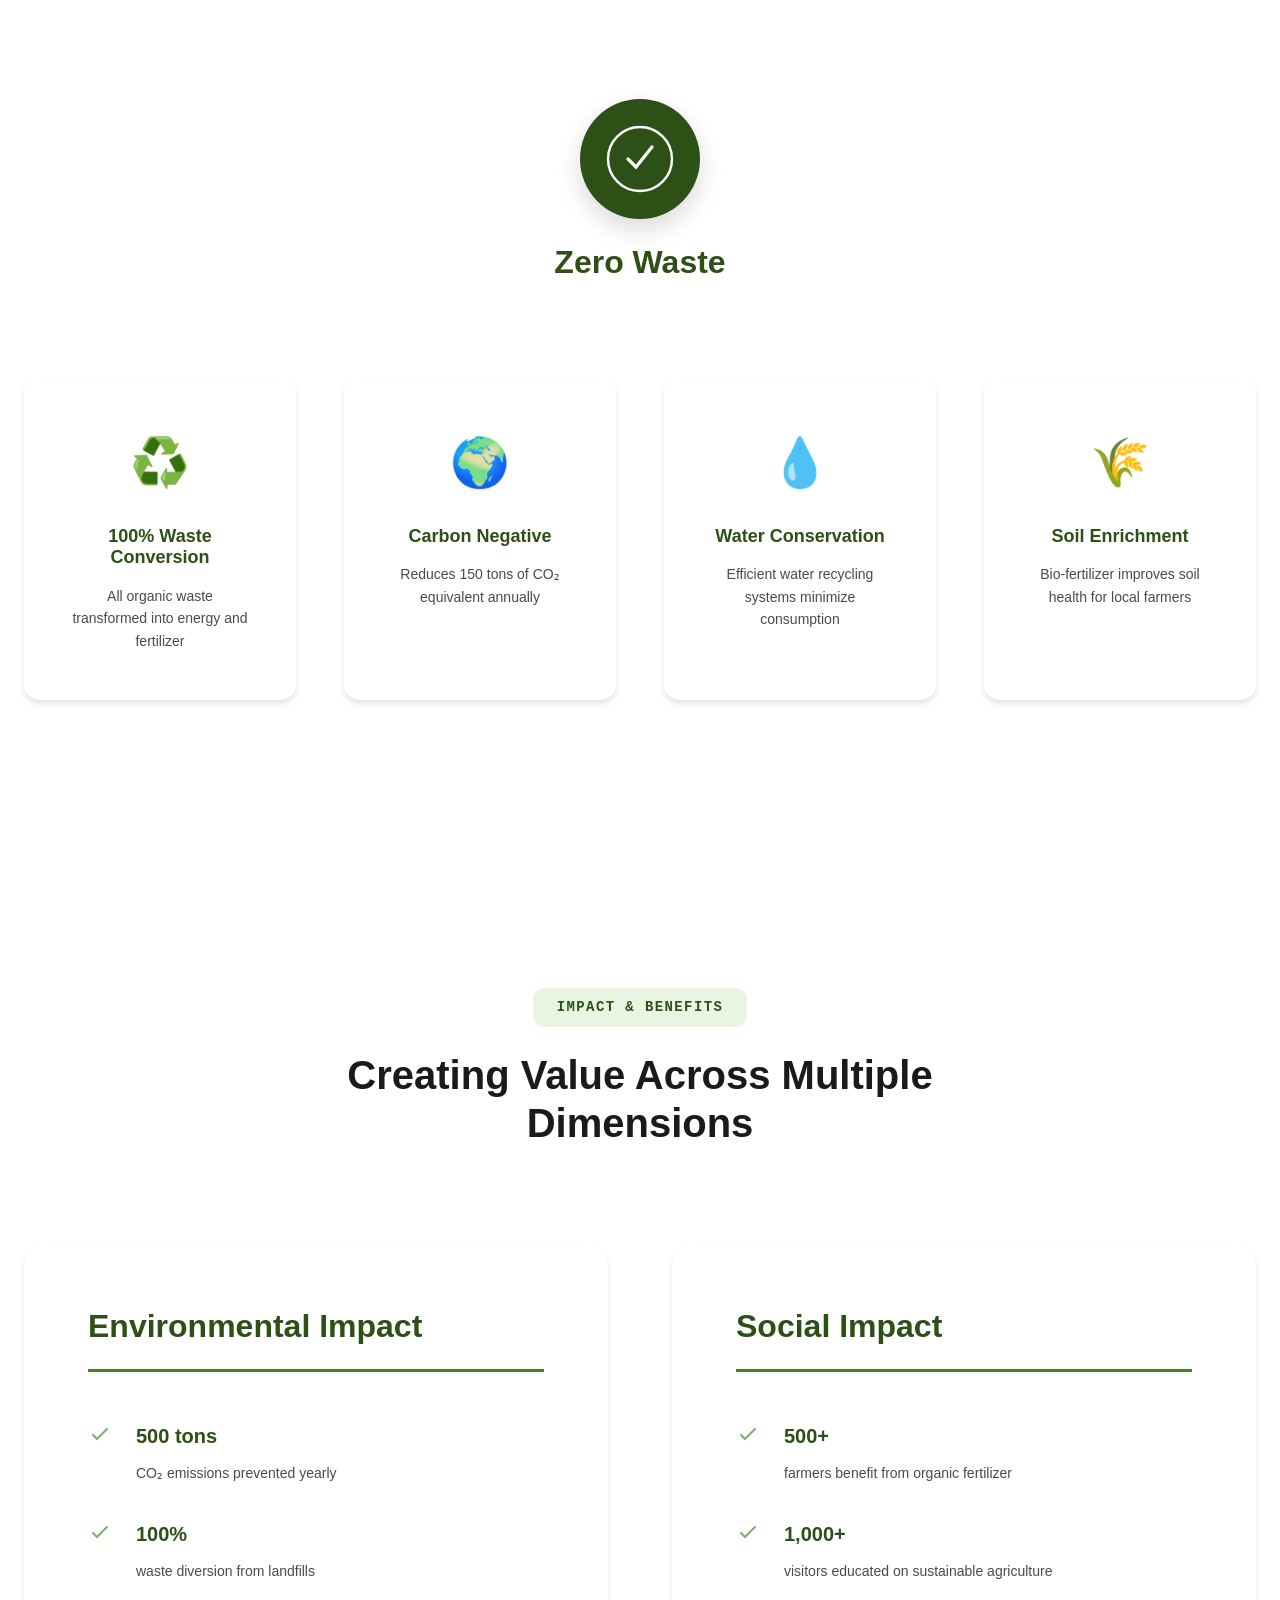
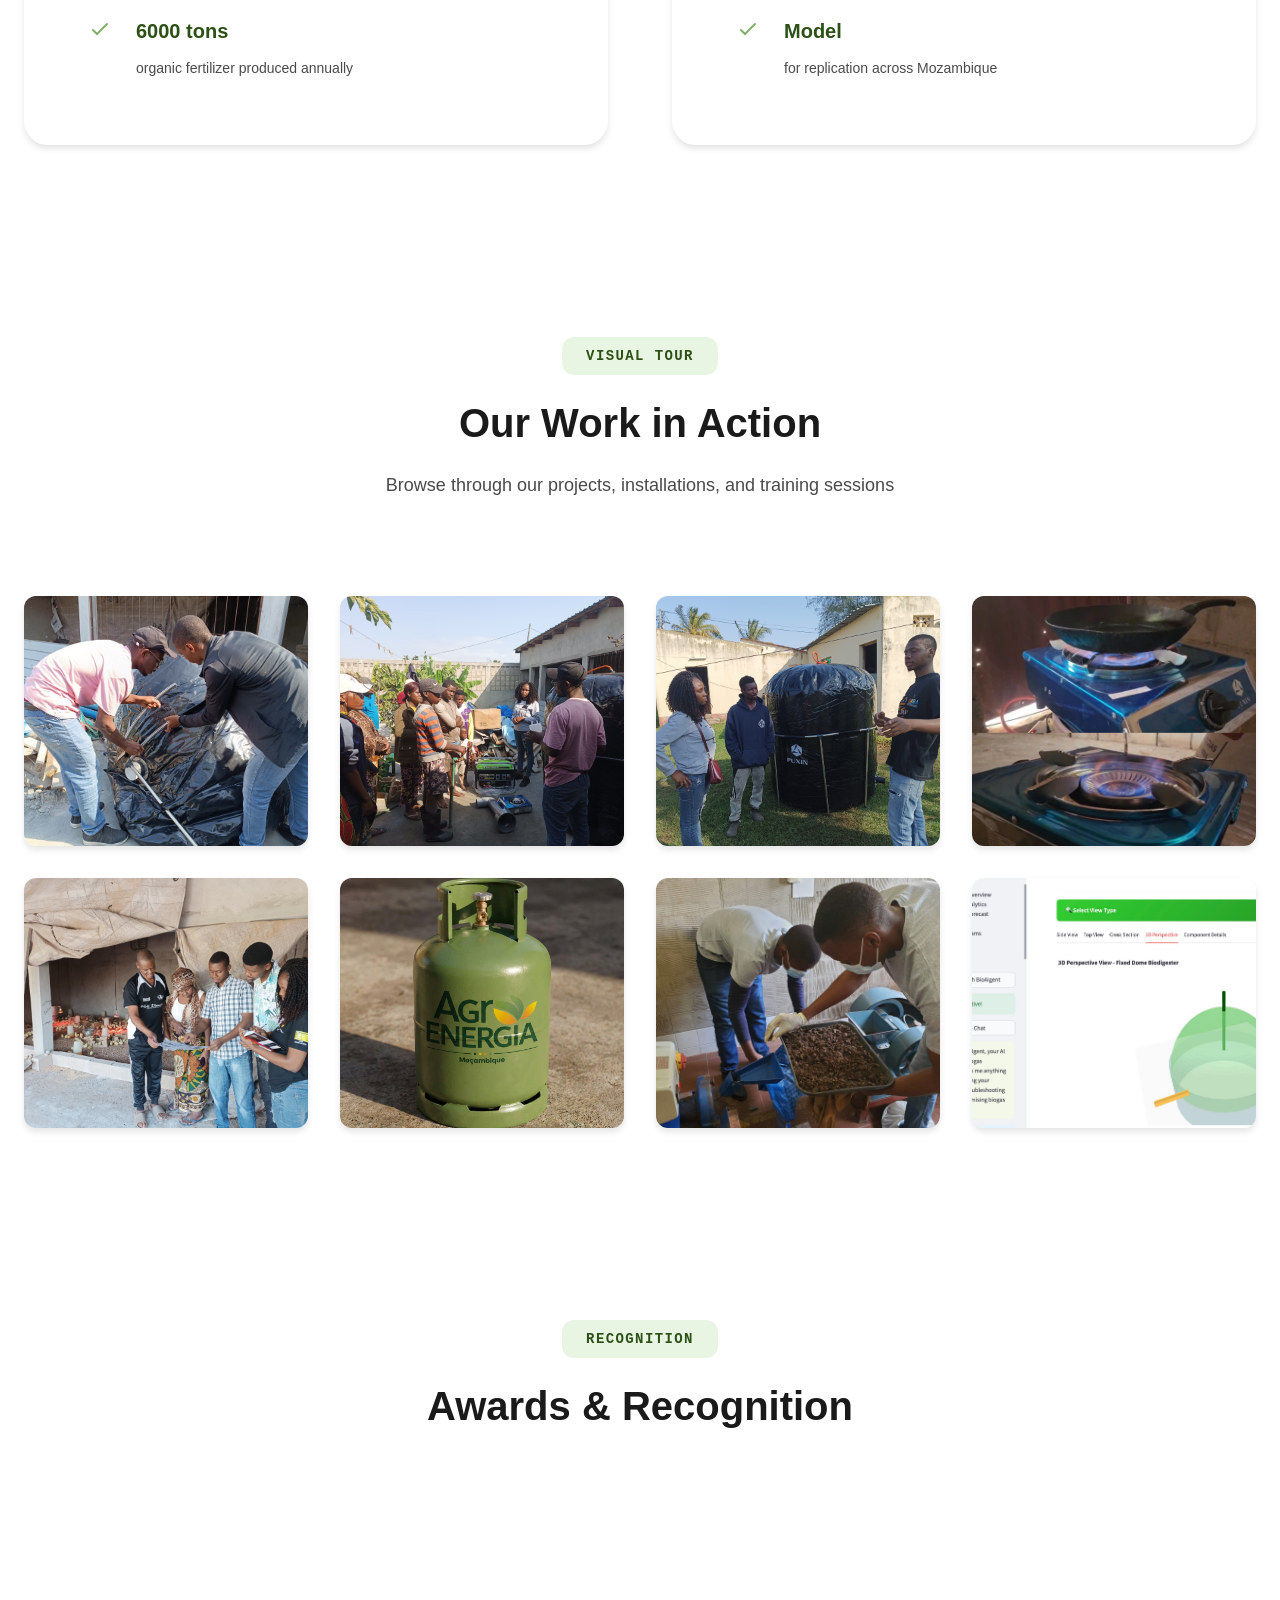
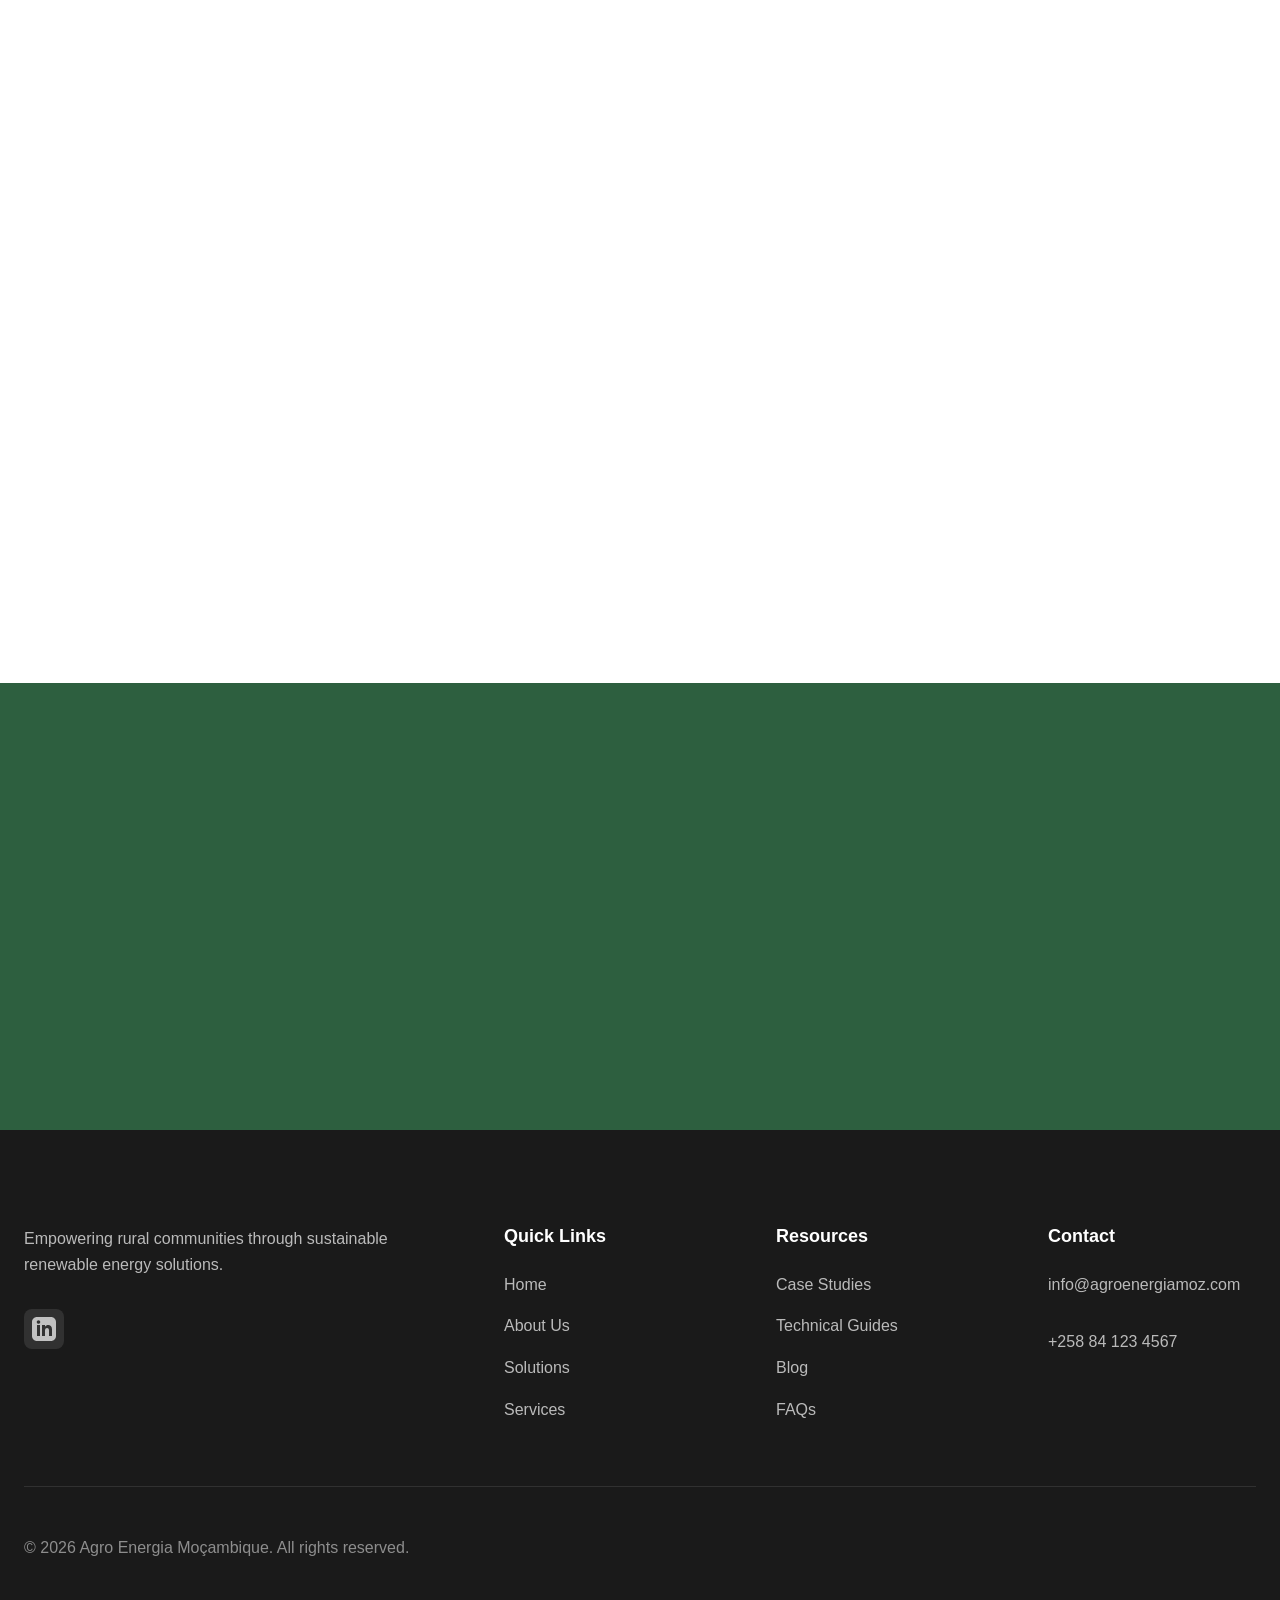
==== commit 4fdd4d5d: "Update green-poultry.html" ====
--- a/green-poultry.html
+++ b/green-poultry.html
@@ -362,41 +362,8 @@
                                 <path d="M5 13l4 4L19 7" stroke="currentColor" stroke-width="2" stroke-linecap="round"/>
                             </svg>
                             <div>
-                                <strong>6000+ tons</strong>
+                                <strong>6000 tons</strong>
                                 <span data-en="organic fertilizer produced annually" data-pt="fertilizante orgânico produzido anualmente">organic fertilizer produced annually</span>
-                            </div>
-                        </div>
-                    </div>
-                </div>
-
-                <div class="impact-category fade-in">
-                    <h3 data-en="Economic Impact" data-pt="Impacto Económico">Economic Impact</h3>
-                    <div class="impact-list">
-                        <div class="impact-item">
-                            <svg width="24" height="24" viewBox="0 0 24 24" fill="none">
-                                <path d="M5 13l4 4L19 7" stroke="currentColor" stroke-width="2" stroke-linecap="round"/>
-                            </svg>
-                            <div>
-                                <strong>14+</strong>
-                                <span data-en="direct jobs created" data-pt="empregos diretos criados">direct jobs created</span>
-                            </div>
-                        </div>
-                        <div class="impact-item">
-                            <svg width="24" height="24" viewBox="0 0 24 24" fill="none">
-                                <path d="M5 13l4 4L19 7" stroke="currentColor" stroke-width="2" stroke-linecap="round"/>
-                            </svg>
-                            <div>
-                                <strong>$15,000</strong>
-                                <span data-en="annual savings on energy costs" data-pt="economia anual em custos de energia">annual savings on energy costs</span>
-                            </div>
-                        </div>
-                        <div class="impact-item">
-                            <svg width="24" height="24" viewBox="0 0 24 24" fill="none">
-                                <path d="M5 13l4 4L19 7" stroke="currentColor" stroke-width="2" stroke-linecap="round"/>
-                            </svg>
-                            <div>
-                                <strong>$8,000</strong>
-                                <span data-en="revenue from bio-fertilizer sales" data-pt="receita de vendas de biofertilizante">revenue from bio-fertilizer sales</span>
                             </div>
                         </div>
                     </div>
@@ -520,42 +487,49 @@
                         <img src="award-7.png" alt="928 Challenge" loading="lazy">
                     </div>
                     <h4 data-en="928 Challenge 2022" data-pt="928 Challenge 2022">928 Challenge 2022</h4>
-                    <p data-en="2nd place winners in the University Idea category" data-pt="2º lugar na categoria Ideia Universitária">2nd place winners in the University Idea category</p>
                 </div>
                 <div class="award-item fade-in">
                     <div class="award-logo">
                         <img src="award-1.png" alt="WEGE Prize" loading="lazy">
                     </div>
                     <h4 data-en="WEGE Prize 2023" data-pt="WEGE Prize 2023">WEGE Prize 2023</h4>
-                    <p data-en="2nd place winners" data-pt="Vencedores do 2º lugar">2nd place winners</p>
                 </div>
                 <div class="award-item fade-in">
                     <div class="award-logo">
                         <img src="award-2.png" alt="Youth4Climate" loading="lazy">
                     </div>
                     <h4 data-en="Youth4Climate 2023" data-pt="Youth4Climate 2023">Youth4Climate 2023</h4>
-                    <p data-en="Youth4Climate Awardees" data-pt="Prémio Youth4Climate">Youth4Climate Award</p>
                 </div>
                 <div class="award-item fade-in">
                     <div class="award-logo">
                         <img src="award-3.png" alt="Climatelaunchpad" loading="lazy">
                     </div>
                     <h4 data-en="Climatelaunchpad Mozambique 2024" data-pt="Climatelaunchpad Moçambique 2024">Climatelaunchpad Mozambique 2024</h4>
-                    <p data-en="1st place winners" data-pt="Vencedores do 1º lugar">1st place winners</p>
                 </div>
                 <div class="award-item fade-in">
                     <div class="award-logo">
                         <img src="award-4.png" alt="Climate Champions" loading="lazy">
                     </div>
                     <h4 data-en="Climate High-Level Champions 2025" data-pt="Campeões de Alto Nível do Clima 2025">Climate High-Level Champions 2025</h4>
-                    <p data-en="Impact Maker Nominees" data-pt="Nomeados ao Prémio Impact Maker">Impact Maker Nominee</p>
                 </div>
                 <div class="award-item fade-in">
                     <div class="award-logo">
                         <img src="award-6.png" alt="Dutch MFA" loading="lazy">
                     </div>
                     <h4 data-en="Dutch MFA 2025" data-pt="Dutch MFA 2025">Dutch MFA 2025</h4>
-                    <p data-en="Dutch MFA Enterprising Futures Scholars 2025" data-pt="Laureados a Bolsa Futuros Empreendedores 2025">Enterprising Futures Scholarship 2025</p>
+                </div>
+                  <div class="award-item fade-in">
+                    <div class="award-logo">
+                        <img src="undp.jpeg" alt="Dutch MFA" loading="lazy">
+                    </div>
+                    <h4 data-en="Dutch MFA 2025" data-pt="Dutch MFA 2025">Dutch MFA 2025</h4>
+                </div>
+
+                  <div class="award-item fade-in">
+                    <div class="award-logo">
+                        <img src="oyw.jpeg" alt="Dutch MFA" loading="lazy">
+                    </div>
+                    <h4 data-en="Dutch MFA 2025" data-pt="Dutch MFA 2025">Dutch MFA 2025</h4>
                 </div>
             </div>
         </div>
--- a/styles.css
+++ b/styles.css
@@ -953,7 +953,7 @@
    =================================== */
 .sdg-grid {
     display: grid;
-    grid-template-columns: repeat(auto-fit, minmax(200px, 1fr));
+    grid-template-columns: repeat(auto-fit, minmax(150px, 1fr));
     gap: var(--spacing-lg);
 }
 
